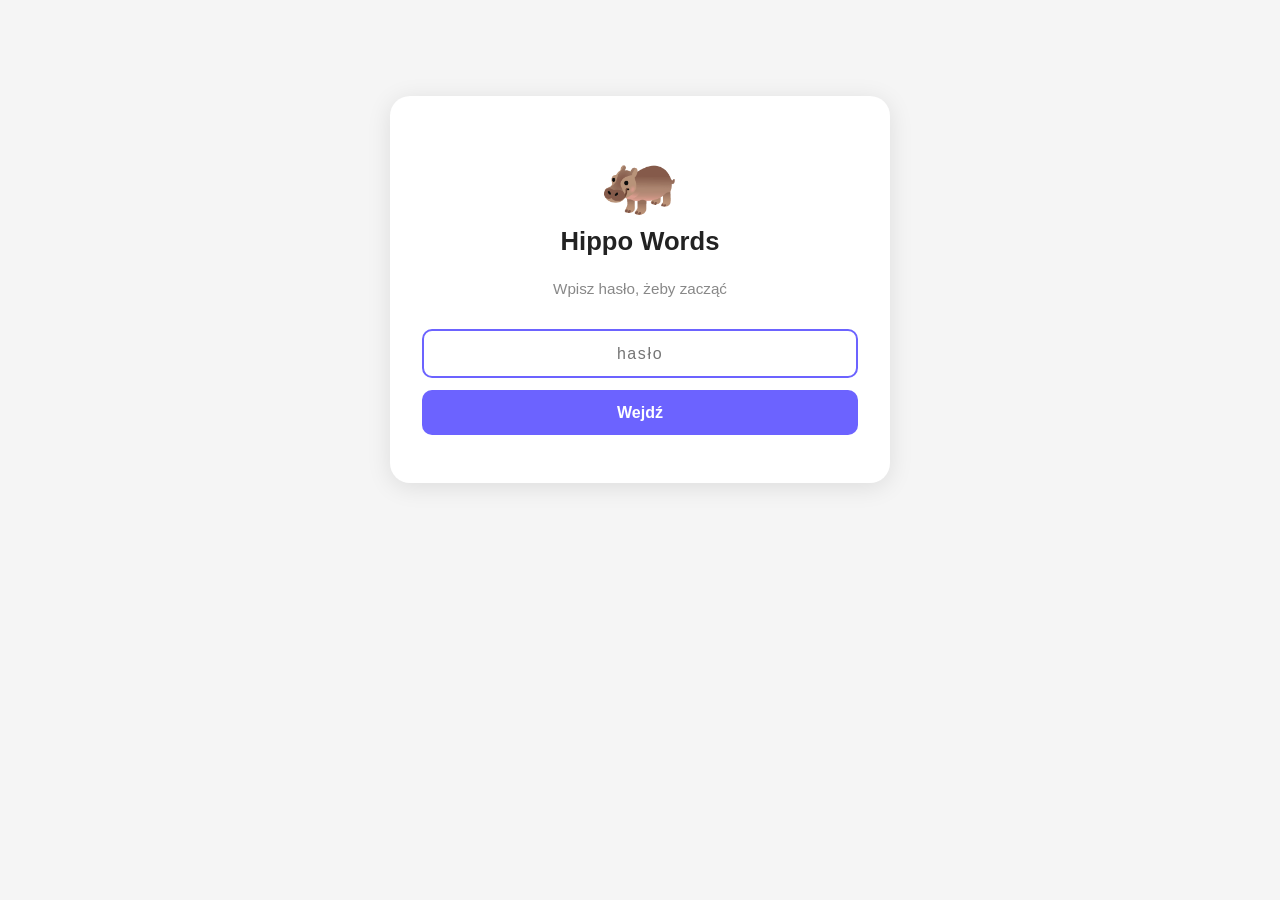
==== bundle.html @ 2a04a756 "Initial commit: hippo vocabulary app" ====
<!DOCTYPE html>
<html lang="pl">
<head>
  <meta charset="UTF-8">
  <meta name="viewport" content="width=device-width, initial-scale=1.0, maximum-scale=1.0">
  <title>Nauka Słówek PL → EN</title>
  <style>
* {
  margin: 0;
  padding: 0;
  box-sizing: border-box;
}

/* ===== LOGIN SCREEN ===== */
.login-box {
  display: flex;
  flex-direction: column;
  align-items: center;
  background: #fff;
  border-radius: 20px;
  padding: 3rem 2rem;
  box-shadow: 0 4px 24px rgba(0,0,0,0.10);
  margin-top: 4rem;
}
.login-logo {
  font-size: 4rem;
  margin-bottom: 0.5rem;
}
.login-subtitle {
  color: #888;
  margin-bottom: 2rem;
  font-size: 0.95rem;
}
#login-form {
  width: 100%;
  display: flex;
  flex-direction: column;
  gap: 0.75rem;
}
#login-input {
  width: 100%;
  padding: 0.85rem 1rem;
  font-size: max(1rem, 16px);
  border: 2px solid #e0e0e0;
  border-radius: 10px;
  outline: none;
  text-align: center;
  letter-spacing: 0.1em;
  transition: border-color 0.2s;
}
#login-input:focus {
  border-color: #6c63ff;
}
#login-form button {
  width: 100%;
  padding: 0.85rem;
  font-size: 1rem;
  font-weight: 600;
  background: #6c63ff;
  color: #fff;
  border: none;
  border-radius: 10px;
  cursor: pointer;
  transition: background 0.2s;
}
#login-form button:hover {
  background: #574fd6;
}
.login-error {
  text-align: center;
  color: #e53e3e;
  font-size: 0.9rem;
}

body {
  font-family: -apple-system, BlinkMacSystemFont, 'Segoe UI', Roboto, sans-serif;
  background: #f5f5f5;
  color: #333;
  min-height: 100vh;
  display: flex;
  justify-content: center;
  align-items: flex-start;
  padding: 2rem 1rem;
}

#app {
  width: 100%;
  max-width: 500px;
}

h1 {
  text-align: center;
  font-size: 1.6rem;
  margin-bottom: 1.5rem;
  color: #222;
}

h2 {
  text-align: center;
  font-size: 1.2rem;
  margin-bottom: 1rem;
  color: #555;
}

/* ===== HOME SCREEN ===== */
.stats {
  display: flex;
  justify-content: space-around;
  margin-bottom: 2rem;
}

.stat-box {
  text-align: center;
  background: #fff;
  border-radius: 12px;
  padding: 1rem 1.5rem;
  box-shadow: 0 2px 8px rgba(0,0,0,0.08);
  min-width: 100px;
}

.stat-number {
  font-size: 2rem;
  font-weight: 700;
  color: #2563eb;
}

.stat-label {
  font-size: 0.8rem;
  color: #888;
  margin-top: 0.25rem;
}

.btn {
  display: block;
  width: 100%;
  padding: 1rem;
  border: none;
  border-radius: 12px;
  font-size: 1.1rem;
  font-weight: 600;
  cursor: pointer;
  transition: background 0.2s, transform 0.1s;
}

.btn:active {
  transform: scale(0.98);
}

.btn-primary {
  background: #2563eb;
  color: #fff;
}

.btn-primary:hover {
  background: #1d4ed8;
}

.btn-secondary {
  background: #e5e7eb;
  color: #333;
  margin-top: 0.75rem;
}

.btn-secondary:hover {
  background: #d1d5db;
}

/* ===== LEVEL BREAKDOWN ===== */
.level-breakdown {
  background: #fff;
  border-radius: 12px;
  padding: 1.25rem;
  box-shadow: 0 2px 8px rgba(0,0,0,0.08);
  margin-bottom: 1.5rem;
}

.level-breakdown h2 {
  margin-bottom: 0.75rem;
}

.level-table {
  width: 100%;
}

.level-row {
  display: flex;
  justify-content: space-between;
  padding: 0.4rem 0;
  border-bottom: 1px solid #f0f0f0;
  font-size: 0.9rem;
  color: #555;
}

.level-row:last-child {
  border-bottom: none;
}

.level-header {
  font-weight: 600;
  color: #333;
  border-bottom: 2px solid #e5e7eb;
  padding-bottom: 0.5rem;
  margin-bottom: 0.25rem;
}

.level-row span {
  flex: 1;
}

.level-row span:last-child {
  text-align: right;
  flex: 0 0 50px;
}

.level-row span:nth-child(2) {
  text-align: center;
}

.level-count {
  font-weight: 600;
  color: #2563eb;
}

/* ===== FLASHCARD SCREEN ===== */
.progress-bar-container {
  background: #e5e7eb;
  border-radius: 8px;
  height: 8px;
  margin-bottom: 1.5rem;
  overflow: hidden;
}

.progress-bar {
  background: #2563eb;
  height: 100%;
  border-radius: 8px;
  transition: width 0.3s ease;
}

.progress-text {
  text-align: center;
  font-size: 0.85rem;
  color: #888;
  margin-bottom: 0.5rem;
}

.card {
  background: #fff;
  border-radius: 16px;
  padding: 2.5rem 2rem;
  box-shadow: 0 4px 20px rgba(0,0,0,0.08);
  text-align: center;
  margin-bottom: 1.5rem;
}

.word-pl {
  font-size: 2rem;
  font-weight: 700;
  color: #111;
  margin-bottom: 0.5rem;
}

.word-hint {
  font-size: 0.85rem;
  color: #aaa;
  margin-bottom: 1.5rem;
}

.input-group {
  display: flex;
  gap: 0.5rem;
}

.input-answer {
  flex: 1;
  padding: 0.85rem 1rem;
  border: 2px solid #e5e7eb;
  border-radius: 10px;
  font-size: 1.1rem;
  outline: none;
  transition: border-color 0.2s;
  /* iOS: font-size must be >=16px to prevent auto-zoom on focus */
  font-size: max(1rem, 16px);
}

.input-answer:focus {
  border-color: #2563eb;
}

.btn-submit {
  padding: 0.85rem 1.5rem;
  border: none;
  border-radius: 10px;
  background: #2563eb;
  color: #fff;
  font-size: 1.1rem;
  font-weight: 600;
  cursor: pointer;
}

.btn-submit:hover {
  background: #1d4ed8;
}

/* ===== FEEDBACK ===== */
.feedback {
  text-align: center;
  padding: 1.5rem;
  border-radius: 12px;
  margin-bottom: 1rem;
  animation: fadeIn 0.3s ease;
}

.feedback-correct {
  background: #dcfce7;
  color: #166534;
}

.feedback-typo {
  background: #fef9c3;
  color: #854d0e;
}

.feedback-wrong {
  background: #fee2e2;
  color: #991b1b;
}

.feedback-icon {
  font-size: 2.5rem;
  margin-bottom: 0.5rem;
}

.feedback-text {
  font-size: 1rem;
  margin-bottom: 0.25rem;
}

.feedback-answer {
  font-size: 1.2rem;
  font-weight: 700;
}

/* ===== SUMMARY SCREEN ===== */
.summary-card {
  background: #fff;
  border-radius: 16px;
  padding: 2rem;
  box-shadow: 0 4px 20px rgba(0,0,0,0.08);
  margin-bottom: 1.5rem;
}

.summary-row {
  display: flex;
  justify-content: space-between;
  padding: 0.75rem 0;
  border-bottom: 1px solid #f0f0f0;
  font-size: 1rem;
}

.summary-row:last-child {
  border-bottom: none;
}

.summary-correct {
  color: #166534;
  font-weight: 600;
}

.summary-typo {
  color: #854d0e;
  font-weight: 600;
}

.summary-wrong {
  color: #991b1b;
  font-weight: 600;
}

.summary-score {
  text-align: center;
  font-size: 3rem;
  font-weight: 700;
  margin: 1rem 0;
}

.summary-score-label {
  text-align: center;
  color: #888;
  font-size: 0.9rem;
  margin-bottom: 1rem;
}

/* ===== WORD LIST IN SUMMARY ===== */
.word-result {
  display: flex;
  justify-content: space-between;
  align-items: center;
  padding: 0.5rem 0;
  font-size: 0.9rem;
  border-bottom: 1px solid #f5f5f5;
}

.word-result:last-child {
  border-bottom: none;
}

.word-result-status {
  width: 8px;
  height: 8px;
  border-radius: 50%;
  flex-shrink: 0;
  margin-right: 0.75rem;
}

.dot-correct { background: #22c55e; }
.dot-typo { background: #eab308; }
.dot-wrong { background: #ef4444; }

/* ===== SYNC INDICATOR ===== */
.sync-indicator {
  text-align: center;
  font-size: 0.8rem;
  color: #888;
  margin-bottom: 0.75rem;
  display: flex;
  align-items: center;
  justify-content: center;
  gap: 0.4rem;
}

.sync-dot {
  display: inline-block;
  width: 8px;
  height: 8px;
  border-radius: 50%;
}

.sync-off { background: #d1d5db; }
.sync-syncing { background: #f59e0b; animation: pulse 1s infinite; }
.sync-ok { background: #22c55e; }
.sync-error { background: #ef4444; }

@keyframes pulse {
  0%, 100% { opacity: 1; }
  50% { opacity: 0.4; }
}

/* ===== ANIMATIONS ===== */
@keyframes fadeIn {
  from { opacity: 0; transform: translateY(10px); }
  to { opacity: 1; transform: translateY(0); }
}

.screen {
  animation: fadeIn 0.3s ease;
}

/* ===== RESPONSIVE ===== */
@media (max-width: 400px) {
  .word-pl { font-size: 1.5rem; }
  .stat-box { padding: 0.75rem 1rem; min-width: 80px; }
  .stat-number { font-size: 1.5rem; }
}

/* ===== SYNC SPINNER ===== */
.sync-spinner {
  display: flex;
  flex-direction: column;
  align-items: center;
  justify-content: center;
  padding: 4rem 2rem;
  gap: 1.25rem;
  color: #666;
}
.spinner-ring {
  width: 48px;
  height: 48px;
  border: 5px solid #e0e0e0;
  border-top-color: #6c63ff;
  border-radius: 50%;
  animation: spin 0.8s linear infinite;
}
@keyframes spin {
  to { transform: rotate(360deg); }
}

</style>
</head>
<body>
  <div id="app">
    <p style="text-align:center;padding:2rem;color:#888;">Ładowanie...</p>
  </div>
  <script>
// ===== CONSTANTS =====
const INTERVALS = [0, 1, 3, 7, 14, 30, 90, 180, 730]; // days per level
const SESSION_SIZE = 20;
const DUE_RATIO = 0.7;
const STORAGE_KEY = 'vocab_progress';
const SYNC_URL_KEY = 'vocab_sync_url';
const SYNC_TOKEN_KEY = 'vocab_sync_token';

// ===== ACCESS PASSWORD =====
// Zmień to hasło na coś własnego!
const ACCESS_PASSWORD = 'hippo123';
const AUTH_KEY = 'vocab_auth';

// ===== STATE =====
let allWords = [];
let progress = {};
let session = [];
let currentIndex = 0;
let sessionResults = []; // { wordId, status: 'correct'|'typo'|'wrong', userAnswer }
let syncUrl = localStorage.getItem(SYNC_URL_KEY) || '';
let syncToken = localStorage.getItem(SYNC_TOKEN_KEY) || '';
let syncStatus = 'idle'; // 'idle' | 'syncing' | 'ok' | 'error'

// ===== DATA =====
function loadProgress() {
  try {
    const raw = localStorage.getItem(STORAGE_KEY);
    return raw ? JSON.parse(raw) : {};
  } catch {
    return {};
  }
}

function saveProgress() {
  localStorage.setItem(STORAGE_KEY, JSON.stringify(progress));
}

// ===== GOOGLE SHEETS SYNC =====
function getSyncUrl() {
  return localStorage.getItem(SYNC_URL_KEY) || '';
}

function setSyncUrl(url) {
  syncUrl = url;
  if (url) {
    localStorage.setItem(SYNC_URL_KEY, url);
  } else {
    localStorage.removeItem(SYNC_URL_KEY);
  }
}

function getSyncToken() {
  return localStorage.getItem(SYNC_TOKEN_KEY) || '';
}

function setSyncToken(token) {
  syncToken = token;
  if (token) {
    localStorage.setItem(SYNC_TOKEN_KEY, token);
  } else {
    localStorage.removeItem(SYNC_TOKEN_KEY);
  }
}

async function pullFromSheets() {
  if (!syncUrl) return null;
  syncStatus = 'syncing';
  updateSyncIndicator();
  try {
    const sep = syncUrl.includes('?') ? '&' : '?';
    const resp = await fetch(syncUrl + sep + 'token=' + encodeURIComponent(syncToken));
    const data = await resp.json();
    if (data.ok) {
      syncStatus = 'ok';
      updateSyncIndicator();
      return data.progress;
    }
    syncStatus = 'error';
    updateSyncIndicator();
    return null;
  } catch {
    syncStatus = 'error';
    updateSyncIndicator();
    return null;
  }
}

async function pushToSheets(changedIds) {
  if (!syncUrl) return;
  const subset = {};
  for (const id of changedIds) {
    if (progress[id]) subset[id] = progress[id];
  }
  if (Object.keys(subset).length === 0) return;
  syncStatus = 'syncing';
  updateSyncIndicator();
  try {
    await fetch(syncUrl, {
      method: 'POST',
      headers: { 'Content-Type': 'text/plain' },
      body: JSON.stringify({ token: syncToken, progress: subset })
    });
    syncStatus = 'ok';
  } catch {
    syncStatus = 'error';
  }
  updateSyncIndicator();
}

function updateSyncIndicator() {
  const el = document.getElementById('sync-indicator');
  if (!el) return;
  if (!syncUrl) {
    el.innerHTML = '<span class="sync-dot sync-off"></span> Offline';
    return;
  }
  if (syncStatus === 'syncing') {
    el.innerHTML = '<span class="sync-dot sync-syncing"></span> Synchronizuję...';
  } else if (syncStatus === 'ok') {
    el.innerHTML = '<span class="sync-dot sync-ok"></span> Zsynchronizowano';
  } else if (syncStatus === 'error') {
    el.innerHTML = '<span class="sync-dot sync-error"></span> Błąd synchronizacji';
  } else {
    el.innerHTML = '<span class="sync-dot sync-off"></span> Offline';
  }
}

async function loadWords() {
  return [
  {
    "id": 1,
    "pl": "dom",
    "en": "house"
  },
  {
    "id": 2,
    "pl": "kot",
    "en": "cat"
  },
  {
    "id": 3,
    "pl": "pies",
    "en": "dog"
  },
  {
    "id": 4,
    "pl": "woda",
    "en": "water"
  },
  {
    "id": 5,
    "pl": "chleb",
    "en": "bread"
  },
  {
    "id": 6,
    "pl": "mleko",
    "en": "milk"
  },
  {
    "id": 7,
    "pl": "jabłko",
    "en": "apple"
  },
  {
    "id": 8,
    "pl": "książka",
    "en": "book"
  },
  {
    "id": 9,
    "pl": "stół",
    "en": "table"
  },
  {
    "id": 10,
    "pl": "krzesło",
    "en": "chair"
  },
  {
    "id": 11,
    "pl": "okno",
    "en": "window"
  },
  {
    "id": 12,
    "pl": "drzwi",
    "en": "door"
  },
  {
    "id": 13,
    "pl": "samochód",
    "en": "car"
  },
  {
    "id": 14,
    "pl": "droga",
    "en": "road"
  },
  {
    "id": 15,
    "pl": "ulica",
    "en": "street"
  },
  {
    "id": 16,
    "pl": "miasto",
    "en": "city"
  },
  {
    "id": 17,
    "pl": "wieś",
    "en": "village"
  },
  {
    "id": 18,
    "pl": "szkoła",
    "en": "school"
  },
  {
    "id": 19,
    "pl": "praca",
    "en": "work"
  },
  {
    "id": 20,
    "pl": "pieniądze",
    "en": "money"
  },
  {
    "id": 21,
    "pl": "czas",
    "en": "time"
  },
  {
    "id": 22,
    "pl": "dzień",
    "en": "day"
  },
  {
    "id": 23,
    "pl": "noc",
    "en": "night"
  },
  {
    "id": 24,
    "pl": "rano",
    "en": "morning"
  },
  {
    "id": 25,
    "pl": "wieczór",
    "en": "evening"
  },
  {
    "id": 26,
    "pl": "rok",
    "en": "year"
  },
  {
    "id": 27,
    "pl": "miesiąc",
    "en": "month"
  },
  {
    "id": 28,
    "pl": "tydzień",
    "en": "week"
  },
  {
    "id": 29,
    "pl": "godzina",
    "en": "hour"
  },
  {
    "id": 30,
    "pl": "minuta",
    "en": "minute"
  },
  {
    "id": 31,
    "pl": "człowiek",
    "en": "human"
  },
  {
    "id": 32,
    "pl": "mężczyzna",
    "en": "man"
  },
  {
    "id": 33,
    "pl": "kobieta",
    "en": "woman"
  },
  {
    "id": 34,
    "pl": "dziecko",
    "en": "child"
  },
  {
    "id": 35,
    "pl": "chłopiec",
    "en": "boy"
  },
  {
    "id": 36,
    "pl": "dziewczyna",
    "en": "girl"
  },
  {
    "id": 37,
    "pl": "przyjaciel",
    "en": "friend"
  },
  {
    "id": 38,
    "pl": "rodzina",
    "en": "family"
  },
  {
    "id": 39,
    "pl": "matka",
    "en": "mother"
  },
  {
    "id": 40,
    "pl": "ojciec",
    "en": "father"
  },
  {
    "id": 41,
    "pl": "syn",
    "en": "son"
  },
  {
    "id": 42,
    "pl": "córka",
    "en": "daughter"
  },
  {
    "id": 43,
    "pl": "brat",
    "en": "brother"
  },
  {
    "id": 44,
    "pl": "siostra",
    "en": "sister"
  },
  {
    "id": 45,
    "pl": "babcia",
    "en": "grandmother"
  },
  {
    "id": 46,
    "pl": "dziadek",
    "en": "grandfather"
  },
  {
    "id": 47,
    "pl": "mąż",
    "en": "husband"
  },
  {
    "id": 48,
    "pl": "żona",
    "en": "wife"
  },
  {
    "id": 49,
    "pl": "imię",
    "en": "name"
  },
  {
    "id": 50,
    "pl": "głowa",
    "en": "head"
  },
  {
    "id": 51,
    "pl": "ręka",
    "en": "hand"
  },
  {
    "id": 52,
    "pl": "noga",
    "en": "leg"
  },
  {
    "id": 53,
    "pl": "oko",
    "en": "eye"
  },
  {
    "id": 54,
    "pl": "ucho",
    "en": "ear"
  },
  {
    "id": 55,
    "pl": "nos",
    "en": "nose"
  },
  {
    "id": 56,
    "pl": "usta",
    "en": "mouth"
  },
  {
    "id": 57,
    "pl": "ząb",
    "en": "tooth"
  },
  {
    "id": 58,
    "pl": "włosy",
    "en": "hair"
  },
  {
    "id": 59,
    "pl": "serce",
    "en": "heart"
  },
  {
    "id": 60,
    "pl": "krew",
    "en": "blood"
  },
  {
    "id": 61,
    "pl": "słońce",
    "en": "sun"
  },
  {
    "id": 62,
    "pl": "księżyc",
    "en": "moon"
  },
  {
    "id": 63,
    "pl": "gwiazda",
    "en": "star"
  },
  {
    "id": 64,
    "pl": "niebo",
    "en": "sky"
  },
  {
    "id": 65,
    "pl": "ziemia",
    "en": "earth"
  },
  {
    "id": 66,
    "pl": "ogień",
    "en": "fire"
  },
  {
    "id": 67,
    "pl": "powietrze",
    "en": "air"
  },
  {
    "id": 68,
    "pl": "las",
    "en": "forest"
  },
  {
    "id": 69,
    "pl": "drzewo",
    "en": "tree"
  },
  {
    "id": 70,
    "pl": "kwiat",
    "en": "flower"
  },
  {
    "id": 71,
    "pl": "trawa",
    "en": "grass"
  },
  {
    "id": 72,
    "pl": "rzeka",
    "en": "river"
  },
  {
    "id": 73,
    "pl": "morze",
    "en": "sea"
  },
  {
    "id": 74,
    "pl": "góra",
    "en": "mountain"
  },
  {
    "id": 75,
    "pl": "deszcz",
    "en": "rain"
  },
  {
    "id": 76,
    "pl": "śnieg",
    "en": "snow"
  },
  {
    "id": 77,
    "pl": "wiatr",
    "en": "wind"
  },
  {
    "id": 78,
    "pl": "chmura",
    "en": "cloud"
  },
  {
    "id": 79,
    "pl": "kamień",
    "en": "stone"
  },
  {
    "id": 80,
    "pl": "piasek",
    "en": "sand"
  },
  {
    "id": 81,
    "pl": "klucz",
    "en": "key"
  },
  {
    "id": 82,
    "pl": "telefon",
    "en": "phone"
  },
  {
    "id": 83,
    "pl": "komputer",
    "en": "computer"
  },
  {
    "id": 84,
    "pl": "telewizor",
    "en": "television"
  },
  {
    "id": 85,
    "pl": "radio",
    "en": "radio"
  },
  {
    "id": 86,
    "pl": "zegar",
    "en": "clock"
  },
  {
    "id": 87,
    "pl": "lampa",
    "en": "lamp"
  },
  {
    "id": 88,
    "pl": "łóżko",
    "en": "bed"
  },
  {
    "id": 89,
    "pl": "poduszka",
    "en": "pillow"
  },
  {
    "id": 90,
    "pl": "koc",
    "en": "blanket"
  },
  {
    "id": 91,
    "pl": "kubek",
    "en": "mug"
  },
  {
    "id": 92,
    "pl": "talerz",
    "en": "plate"
  },
  {
    "id": 93,
    "pl": "nóż",
    "en": "knife"
  },
  {
    "id": 94,
    "pl": "widelec",
    "en": "fork"
  },
  {
    "id": 95,
    "pl": "łyżka",
    "en": "spoon"
  },
  {
    "id": 96,
    "pl": "garnek",
    "en": "pot"
  },
  {
    "id": 97,
    "pl": "butelka",
    "en": "bottle"
  },
  {
    "id": 98,
    "pl": "szklanka",
    "en": "glass"
  },
  {
    "id": 99,
    "pl": "torba",
    "en": "bag"
  },
  {
    "id": 100,
    "pl": "parasol",
    "en": "umbrella"
  },
  {
    "id": 101,
    "pl": "mięso",
    "en": "meat"
  },
  {
    "id": 102,
    "pl": "kurczak",
    "en": "chicken"
  },
  {
    "id": 103,
    "pl": "ryba",
    "en": "fish"
  },
  {
    "id": 104,
    "pl": "jajko",
    "en": "egg"
  },
  {
    "id": 105,
    "pl": "ser",
    "en": "cheese"
  },
  {
    "id": 106,
    "pl": "masło",
    "en": "butter"
  },
  {
    "id": 107,
    "pl": "ryż",
    "en": "rice"
  },
  {
    "id": 108,
    "pl": "makaron",
    "en": "pasta"
  },
  {
    "id": 109,
    "pl": "ziemniak",
    "en": "potato"
  },
  {
    "id": 110,
    "pl": "pomidor",
    "en": "tomato"
  },
  {
    "id": 111,
    "pl": "ogórek",
    "en": "cucumber"
  },
  {
    "id": 112,
    "pl": "marchew",
    "en": "carrot"
  },
  {
    "id": 113,
    "pl": "cebula",
    "en": "onion"
  },
  {
    "id": 114,
    "pl": "czosnek",
    "en": "garlic"
  },
  {
    "id": 115,
    "pl": "sałata",
    "en": "lettuce"
  },
  {
    "id": 116,
    "pl": "kapusta",
    "en": "cabbage"
  },
  {
    "id": 117,
    "pl": "grzyb",
    "en": "mushroom"
  },
  {
    "id": 118,
    "pl": "fasola",
    "en": "bean"
  },
  {
    "id": 119,
    "pl": "groszek",
    "en": "pea"
  },
  {
    "id": 120,
    "pl": "kukurydza",
    "en": "corn"
  },
  {
    "id": 121,
    "pl": "banan",
    "en": "banana"
  },
  {
    "id": 122,
    "pl": "pomarańcza",
    "en": "orange"
  },
  {
    "id": 123,
    "pl": "cytryna",
    "en": "lemon"
  },
  {
    "id": 124,
    "pl": "truskawka",
    "en": "strawberry"
  },
  {
    "id": 125,
    "pl": "winogrono",
    "en": "grape"
  },
  {
    "id": 126,
    "pl": "arbuz",
    "en": "watermelon"
  },
  {
    "id": 127,
    "pl": "brzoskwinia",
    "en": "peach"
  },
  {
    "id": 128,
    "pl": "gruszka",
    "en": "pear"
  },
  {
    "id": 129,
    "pl": "śliwka",
    "en": "plum"
  },
  {
    "id": 130,
    "pl": "wiśnia",
    "en": "cherry"
  },
  {
    "id": 131,
    "pl": "herbata",
    "en": "tea"
  },
  {
    "id": 132,
    "pl": "kawa",
    "en": "coffee"
  },
  {
    "id": 133,
    "pl": "sok",
    "en": "juice"
  },
  {
    "id": 134,
    "pl": "piwo",
    "en": "beer"
  },
  {
    "id": 135,
    "pl": "wino",
    "en": "wine"
  },
  {
    "id": 136,
    "pl": "zupa",
    "en": "soup"
  },
  {
    "id": 137,
    "pl": "sól",
    "en": "salt"
  },
  {
    "id": 138,
    "pl": "pieprz",
    "en": "pepper"
  },
  {
    "id": 139,
    "pl": "cukier",
    "en": "sugar"
  },
  {
    "id": 140,
    "pl": "mąka",
    "en": "flour"
  },
  {
    "id": 141,
    "pl": "olej",
    "en": "oil"
  },
  {
    "id": 142,
    "pl": "ocet",
    "en": "vinegar"
  },
  {
    "id": 143,
    "pl": "miód",
    "en": "honey"
  },
  {
    "id": 144,
    "pl": "dżem",
    "en": "jam"
  },
  {
    "id": 145,
    "pl": "czekolada",
    "en": "chocolate"
  },
  {
    "id": 146,
    "pl": "ciastko",
    "en": "cookie"
  },
  {
    "id": 147,
    "pl": "ciasto",
    "en": "cake"
  },
  {
    "id": 148,
    "pl": "lody",
    "en": "ice cream"
  },
  {
    "id": 149,
    "pl": "kanapka",
    "en": "sandwich"
  },
  {
    "id": 150,
    "pl": "pizza",
    "en": "pizza"
  },
  {
    "id": 151,
    "pl": "śniadanie",
    "en": "breakfast"
  },
  {
    "id": 152,
    "pl": "obiad",
    "en": "lunch"
  },
  {
    "id": 153,
    "pl": "kolacja",
    "en": "dinner"
  },
  {
    "id": 154,
    "pl": "przekąska",
    "en": "snack"
  },
  {
    "id": 155,
    "pl": "deser",
    "en": "dessert"
  },
  {
    "id": 156,
    "pl": "przepis",
    "en": "recipe"
  },
  {
    "id": 157,
    "pl": "smak",
    "en": "taste"
  },
  {
    "id": 158,
    "pl": "głód",
    "en": "hunger"
  },
  {
    "id": 159,
    "pl": "pragnienie",
    "en": "thirst"
  },
  {
    "id": 160,
    "pl": "dieta",
    "en": "diet"
  },
  {
    "id": 161,
    "pl": "restauracja",
    "en": "restaurant"
  },
  {
    "id": 162,
    "pl": "kelner",
    "en": "waiter"
  },
  {
    "id": 163,
    "pl": "menu",
    "en": "menu"
  },
  {
    "id": 164,
    "pl": "rachunek",
    "en": "bill"
  },
  {
    "id": 165,
    "pl": "napiwek",
    "en": "tip"
  },
  {
    "id": 166,
    "pl": "piekarnia",
    "en": "bakery"
  },
  {
    "id": 167,
    "pl": "sklep",
    "en": "shop"
  },
  {
    "id": 168,
    "pl": "rynek",
    "en": "market"
  },
  {
    "id": 169,
    "pl": "koszyk",
    "en": "basket"
  },
  {
    "id": 170,
    "pl": "kolejka",
    "en": "queue"
  },
  {
    "id": 171,
    "pl": "kiełbasa",
    "en": "sausage"
  },
  {
    "id": 172,
    "pl": "szynka",
    "en": "ham"
  },
  {
    "id": 173,
    "pl": "bułka",
    "en": "roll"
  },
  {
    "id": 174,
    "pl": "tost",
    "en": "toast"
  },
  {
    "id": 175,
    "pl": "płatki",
    "en": "cereal"
  },
  {
    "id": 176,
    "pl": "jogurt",
    "en": "yogurt"
  },
  {
    "id": 177,
    "pl": "śmietana",
    "en": "cream"
  },
  {
    "id": 178,
    "pl": "majonez",
    "en": "mayonnaise"
  },
  {
    "id": 179,
    "pl": "musztarda",
    "en": "mustard"
  },
  {
    "id": 180,
    "pl": "ketchup",
    "en": "ketchup"
  },
  {
    "id": 181,
    "pl": "koszula",
    "en": "shirt"
  },
  {
    "id": 182,
    "pl": "spodnie",
    "en": "trousers"
  },
  {
    "id": 183,
    "pl": "sukienka",
    "en": "dress"
  },
  {
    "id": 184,
    "pl": "spódnica",
    "en": "skirt"
  },
  {
    "id": 185,
    "pl": "kurtka",
    "en": "jacket"
  },
  {
    "id": 186,
    "pl": "płaszcz",
    "en": "coat"
  },
  {
    "id": 187,
    "pl": "sweter",
    "en": "sweater"
  },
  {
    "id": 188,
    "pl": "bluza",
    "en": "hoodie"
  },
  {
    "id": 189,
    "pl": "krawat",
    "en": "tie"
  },
  {
    "id": 190,
    "pl": "czapka",
    "en": "cap"
  },
  {
    "id": 191,
    "pl": "kapelusz",
    "en": "hat"
  },
  {
    "id": 192,
    "pl": "rękawiczki",
    "en": "gloves"
  },
  {
    "id": 193,
    "pl": "szalik",
    "en": "scarf"
  },
  {
    "id": 194,
    "pl": "buty",
    "en": "shoes"
  },
  {
    "id": 195,
    "pl": "skarpetki",
    "en": "socks"
  },
  {
    "id": 196,
    "pl": "pasek",
    "en": "belt"
  },
  {
    "id": 197,
    "pl": "torebka",
    "en": "purse"
  },
  {
    "id": 198,
    "pl": "plecak",
    "en": "backpack"
  },
  {
    "id": 199,
    "pl": "okulary",
    "en": "glasses"
  },
  {
    "id": 200,
    "pl": "zegarek",
    "en": "watch"
  },
  {
    "id": 201,
    "pl": "pierścionek",
    "en": "ring"
  },
  {
    "id": 202,
    "pl": "kolczyki",
    "en": "earrings"
  },
  {
    "id": 203,
    "pl": "naszyjnik",
    "en": "necklace"
  },
  {
    "id": 204,
    "pl": "bransoletka",
    "en": "bracelet"
  },
  {
    "id": 205,
    "pl": "biżuteria",
    "en": "jewelry"
  },
  {
    "id": 206,
    "pl": "bielizna",
    "en": "underwear"
  },
  {
    "id": 207,
    "pl": "piżama",
    "en": "pajamas"
  },
  {
    "id": 208,
    "pl": "kostium",
    "en": "costume"
  },
  {
    "id": 209,
    "pl": "mundur",
    "en": "uniform"
  },
  {
    "id": 210,
    "pl": "garnitur",
    "en": "suit"
  },
  {
    "id": 211,
    "pl": "materiał",
    "en": "fabric"
  },
  {
    "id": 212,
    "pl": "bawełna",
    "en": "cotton"
  },
  {
    "id": 213,
    "pl": "wełna",
    "en": "wool"
  },
  {
    "id": 214,
    "pl": "jedwab",
    "en": "silk"
  },
  {
    "id": 215,
    "pl": "skóra",
    "en": "leather"
  },
  {
    "id": 216,
    "pl": "guzik",
    "en": "button"
  },
  {
    "id": 217,
    "pl": "zamek",
    "en": "zipper"
  },
  {
    "id": 218,
    "pl": "kieszeń",
    "en": "pocket"
  },
  {
    "id": 219,
    "pl": "rozmiar",
    "en": "size"
  },
  {
    "id": 220,
    "pl": "moda",
    "en": "fashion"
  },
  {
    "id": 221,
    "pl": "kolor",
    "en": "color"
  },
  {
    "id": 222,
    "pl": "czerwony",
    "en": "red"
  },
  {
    "id": 223,
    "pl": "niebieski",
    "en": "blue"
  },
  {
    "id": 224,
    "pl": "zielony",
    "en": "green"
  },
  {
    "id": 225,
    "pl": "żółty",
    "en": "yellow"
  },
  {
    "id": 226,
    "pl": "biały",
    "en": "white"
  },
  {
    "id": 227,
    "pl": "czarny",
    "en": "black"
  },
  {
    "id": 228,
    "pl": "szary",
    "en": "gray"
  },
  {
    "id": 229,
    "pl": "brązowy",
    "en": "brown"
  },
  {
    "id": 230,
    "pl": "różowy",
    "en": "pink"
  },
  {
    "id": 231,
    "pl": "mieszkanie",
    "en": "apartment"
  },
  {
    "id": 232,
    "pl": "pokój",
    "en": "room"
  },
  {
    "id": 233,
    "pl": "kuchnia",
    "en": "kitchen"
  },
  {
    "id": 234,
    "pl": "łazienka",
    "en": "bathroom"
  },
  {
    "id": 235,
    "pl": "sypialnia",
    "en": "bedroom"
  },
  {
    "id": 236,
    "pl": "salon",
    "en": "living room"
  },
  {
    "id": 237,
    "pl": "korytarz",
    "en": "hallway"
  },
  {
    "id": 238,
    "pl": "garaż",
    "en": "garage"
  },
  {
    "id": 239,
    "pl": "ogród",
    "en": "garden"
  },
  {
    "id": 240,
    "pl": "balkon",
    "en": "balcony"
  },
  {
    "id": 241,
    "pl": "piwnica",
    "en": "basement"
  },
  {
    "id": 242,
    "pl": "strych",
    "en": "attic"
  },
  {
    "id": 243,
    "pl": "dach",
    "en": "roof"
  },
  {
    "id": 244,
    "pl": "ściana",
    "en": "wall"
  },
  {
    "id": 245,
    "pl": "podłoga",
    "en": "floor"
  },
  {
    "id": 246,
    "pl": "sufit",
    "en": "ceiling"
  },
  {
    "id": 247,
    "pl": "schody",
    "en": "stairs"
  },
  {
    "id": 248,
    "pl": "winda",
    "en": "elevator"
  },
  {
    "id": 249,
    "pl": "płot",
    "en": "fence"
  },
  {
    "id": 250,
    "pl": "brama",
    "en": "gate"
  },
  {
    "id": 251,
    "pl": "prysznic",
    "en": "shower"
  },
  {
    "id": 252,
    "pl": "wanna",
    "en": "bathtub"
  },
  {
    "id": 253,
    "pl": "umywalka",
    "en": "sink"
  },
  {
    "id": 254,
    "pl": "toaleta",
    "en": "toilet"
  },
  {
    "id": 255,
    "pl": "lustro",
    "en": "mirror"
  },
  {
    "id": 256,
    "pl": "ręcznik",
    "en": "towel"
  },
  {
    "id": 257,
    "pl": "mydło",
    "en": "soap"
  },
  {
    "id": 258,
    "pl": "szampon",
    "en": "shampoo"
  },
  {
    "id": 259,
    "pl": "szczoteczka",
    "en": "toothbrush"
  },
  {
    "id": 260,
    "pl": "pasta",
    "en": "toothpaste"
  },
  {
    "id": 261,
    "pl": "pralka",
    "en": "washing machine"
  },
  {
    "id": 262,
    "pl": "lodówka",
    "en": "fridge"
  },
  {
    "id": 263,
    "pl": "piekarnik",
    "en": "oven"
  },
  {
    "id": 264,
    "pl": "kuchenka",
    "en": "stove"
  },
  {
    "id": 265,
    "pl": "zmywarka",
    "en": "dishwasher"
  },
  {
    "id": 266,
    "pl": "odkurzacz",
    "en": "vacuum cleaner"
  },
  {
    "id": 267,
    "pl": "żelazko",
    "en": "iron"
  },
  {
    "id": 268,
    "pl": "szafa",
    "en": "wardrobe"
  },
  {
    "id": 269,
    "pl": "półka",
    "en": "shelf"
  },
  {
    "id": 270,
    "pl": "szuflada",
    "en": "drawer"
  },
  {
    "id": 271,
    "pl": "dywan",
    "en": "carpet"
  },
  {
    "id": 272,
    "pl": "zasłona",
    "en": "curtain"
  },
  {
    "id": 273,
    "pl": "obraz",
    "en": "painting"
  },
  {
    "id": 274,
    "pl": "wazon",
    "en": "vase"
  },
  {
    "id": 275,
    "pl": "świeca",
    "en": "candle"
  },
  {
    "id": 276,
    "pl": "meble",
    "en": "furniture"
  },
  {
    "id": 277,
    "pl": "kanapa",
    "en": "sofa"
  },
  {
    "id": 278,
    "pl": "fotel",
    "en": "armchair"
  },
  {
    "id": 279,
    "pl": "biurko",
    "en": "desk"
  },
  {
    "id": 280,
    "pl": "telewizja",
    "en": "television"
  },
  {
    "id": 281,
    "pl": "gniazdko",
    "en": "socket"
  },
  {
    "id": 282,
    "pl": "kontakt",
    "en": "switch"
  },
  {
    "id": 283,
    "pl": "żarówka",
    "en": "light bulb"
  },
  {
    "id": 284,
    "pl": "kaloryfer",
    "en": "radiator"
  },
  {
    "id": 285,
    "pl": "klimatyzacja",
    "en": "air conditioning"
  },
  {
    "id": 286,
    "pl": "remont",
    "en": "renovation"
  },
  {
    "id": 287,
    "pl": "farba",
    "en": "paint"
  },
  {
    "id": 288,
    "pl": "młotek",
    "en": "hammer"
  },
  {
    "id": 289,
    "pl": "gwóźdź",
    "en": "nail"
  },
  {
    "id": 290,
    "pl": "śrubokręt",
    "en": "screwdriver"
  },
  {
    "id": 291,
    "pl": "klej",
    "en": "glue"
  },
  {
    "id": 292,
    "pl": "taśma",
    "en": "tape"
  },
  {
    "id": 293,
    "pl": "lina",
    "en": "rope"
  },
  {
    "id": 294,
    "pl": "drut",
    "en": "wire"
  },
  {
    "id": 295,
    "pl": "narzędzie",
    "en": "tool"
  },
  {
    "id": 296,
    "pl": "zamek do drzwi",
    "en": "lock"
  },
  {
    "id": 297,
    "pl": "dzwonek",
    "en": "doorbell"
  },
  {
    "id": 298,
    "pl": "skrzynka",
    "en": "mailbox"
  },
  {
    "id": 299,
    "pl": "śmietnik",
    "en": "trash can"
  },
  {
    "id": 300,
    "pl": "nauczyciel",
    "en": "teacher"
  },
  {
    "id": 301,
    "pl": "uczeń",
    "en": "student"
  },
  {
    "id": 302,
    "pl": "lekarz",
    "en": "doctor"
  },
  {
    "id": 303,
    "pl": "pielęgniarka",
    "en": "nurse"
  },
  {
    "id": 304,
    "pl": "prawnik",
    "en": "lawyer"
  },
  {
    "id": 305,
    "pl": "inżynier",
    "en": "engineer"
  },
  {
    "id": 306,
    "pl": "kucharz",
    "en": "cook"
  },
  {
    "id": 307,
    "pl": "kierowca",
    "en": "driver"
  },
  {
    "id": 308,
    "pl": "policjant",
    "en": "policeman"
  },
  {
    "id": 309,
    "pl": "strażak",
    "en": "firefighter"
  },
  {
    "id": 310,
    "pl": "sprzedawca",
    "en": "seller"
  },
  {
    "id": 311,
    "pl": "artysta",
    "en": "artist"
  },
  {
    "id": 312,
    "pl": "muzyk",
    "en": "musician"
  },
  {
    "id": 313,
    "pl": "pisarz",
    "en": "writer"
  },
  {
    "id": 314,
    "pl": "aktor",
    "en": "actor"
  },
  {
    "id": 315,
    "pl": "dentysta",
    "en": "dentist"
  },
  {
    "id": 316,
    "pl": "aptekarz",
    "en": "pharmacist"
  },
  {
    "id": 317,
    "pl": "mechanik",
    "en": "mechanic"
  },
  {
    "id": 318,
    "pl": "elektryk",
    "en": "electrician"
  },
  {
    "id": 319,
    "pl": "hydraulik",
    "en": "plumber"
  },
  {
    "id": 320,
    "pl": "fryzjer",
    "en": "hairdresser"
  },
  {
    "id": 321,
    "pl": "programista",
    "en": "programmer"
  },
  {
    "id": 322,
    "pl": "księgowy",
    "en": "accountant"
  },
  {
    "id": 323,
    "pl": "architekt",
    "en": "architect"
  },
  {
    "id": 324,
    "pl": "dziennikarz",
    "en": "journalist"
  },
  {
    "id": 325,
    "pl": "biuro",
    "en": "office"
  },
  {
    "id": 326,
    "pl": "fabryka",
    "en": "factory"
  },
  {
    "id": 327,
    "pl": "szpital",
    "en": "hospital"
  },
  {
    "id": 328,
    "pl": "apteka",
    "en": "pharmacy"
  },
  {
    "id": 329,
    "pl": "biblioteka",
    "en": "library"
  },
  {
    "id": 330,
    "pl": "uniwersytet",
    "en": "university"
  },
  {
    "id": 331,
    "pl": "lekcja",
    "en": "lesson"
  },
  {
    "id": 332,
    "pl": "egzamin",
    "en": "exam"
  },
  {
    "id": 333,
    "pl": "ocena",
    "en": "grade"
  },
  {
    "id": 334,
    "pl": "zadanie",
    "en": "task"
  },
  {
    "id": 335,
    "pl": "projekt",
    "en": "project"
  },
  {
    "id": 336,
    "pl": "spotkanie",
    "en": "meeting"
  },
  {
    "id": 337,
    "pl": "rozmowa",
    "en": "conversation"
  },
  {
    "id": 338,
    "pl": "prezentacja",
    "en": "presentation"
  },
  {
    "id": 339,
    "pl": "raport",
    "en": "report"
  },
  {
    "id": 340,
    "pl": "pensja",
    "en": "salary"
  },
  {
    "id": 341,
    "pl": "umowa",
    "en": "contract"
  },
  {
    "id": 342,
    "pl": "szef",
    "en": "boss"
  },
  {
    "id": 343,
    "pl": "kolega",
    "en": "colleague"
  },
  {
    "id": 344,
    "pl": "klient",
    "en": "client"
  },
  {
    "id": 345,
    "pl": "firma",
    "en": "company"
  },
  {
    "id": 346,
    "pl": "zawód",
    "en": "profession"
  },
  {
    "id": 347,
    "pl": "doświadczenie",
    "en": "experience"
  },
  {
    "id": 348,
    "pl": "kariera",
    "en": "career"
  },
  {
    "id": 349,
    "pl": "awans",
    "en": "promotion"
  },
  {
    "id": 350,
    "pl": "ołówek",
    "en": "pencil"
  },
  {
    "id": 351,
    "pl": "długopis",
    "en": "pen"
  },
  {
    "id": 352,
    "pl": "zeszyt",
    "en": "notebook"
  },
  {
    "id": 353,
    "pl": "papier",
    "en": "paper"
  },
  {
    "id": 354,
    "pl": "kartka",
    "en": "sheet"
  },
  {
    "id": 355,
    "pl": "kreda",
    "en": "chalk"
  },
  {
    "id": 356,
    "pl": "tablica",
    "en": "board"
  },
  {
    "id": 357,
    "pl": "mapa",
    "en": "map"
  },
  {
    "id": 358,
    "pl": "atlas",
    "en": "atlas"
  },
  {
    "id": 359,
    "pl": "słownik",
    "en": "dictionary"
  },
  {
    "id": 360,
    "pl": "matematyka",
    "en": "mathematics"
  },
  {
    "id": 361,
    "pl": "fizyka",
    "en": "physics"
  },
  {
    "id": 362,
    "pl": "chemia",
    "en": "chemistry"
  },
  {
    "id": 363,
    "pl": "biologia",
    "en": "biology"
  },
  {
    "id": 364,
    "pl": "historia",
    "en": "history"
  },
  {
    "id": 365,
    "pl": "geografia",
    "en": "geography"
  },
  {
    "id": 366,
    "pl": "język",
    "en": "language"
  },
  {
    "id": 367,
    "pl": "literatura",
    "en": "literature"
  },
  {
    "id": 368,
    "pl": "sztuka",
    "en": "art"
  },
  {
    "id": 369,
    "pl": "muzyka",
    "en": "music"
  },
  {
    "id": 370,
    "pl": "informatyka",
    "en": "computer science"
  },
  {
    "id": 371,
    "pl": "ekonomia",
    "en": "economics"
  },
  {
    "id": 372,
    "pl": "filozofia",
    "en": "philosophy"
  },
  {
    "id": 373,
    "pl": "psychologia",
    "en": "psychology"
  },
  {
    "id": 374,
    "pl": "prawo",
    "en": "law"
  },
  {
    "id": 375,
    "pl": "wiedza",
    "en": "knowledge"
  },
  {
    "id": 376,
    "pl": "nauka",
    "en": "science"
  },
  {
    "id": 377,
    "pl": "badanie",
    "en": "research"
  },
  {
    "id": 378,
    "pl": "teoria",
    "en": "theory"
  },
  {
    "id": 379,
    "pl": "praktyka",
    "en": "practice"
  },
  {
    "id": 380,
    "pl": "pytanie",
    "en": "question"
  },
  {
    "id": 381,
    "pl": "odpowiedź",
    "en": "answer"
  },
  {
    "id": 382,
    "pl": "błąd",
    "en": "mistake"
  },
  {
    "id": 383,
    "pl": "sukces",
    "en": "success"
  },
  {
    "id": 384,
    "pl": "porażka",
    "en": "failure"
  },
  {
    "id": 385,
    "pl": "cel",
    "en": "goal"
  },
  {
    "id": 386,
    "pl": "plan",
    "en": "plan"
  },
  {
    "id": 387,
    "pl": "pomysł",
    "en": "idea"
  },
  {
    "id": 388,
    "pl": "problem",
    "en": "problem"
  },
  {
    "id": 389,
    "pl": "rozwiązanie",
    "en": "solution"
  },
  {
    "id": 390,
    "pl": "zasada",
    "en": "rule"
  },
  {
    "id": 391,
    "pl": "przykład",
    "en": "example"
  },
  {
    "id": 392,
    "pl": "ćwiczenie",
    "en": "exercise"
  },
  {
    "id": 393,
    "pl": "test",
    "en": "test"
  },
  {
    "id": 394,
    "pl": "wynik",
    "en": "result"
  },
  {
    "id": 395,
    "pl": "dyplom",
    "en": "diploma"
  },
  {
    "id": 396,
    "pl": "certyfikat",
    "en": "certificate"
  },
  {
    "id": 397,
    "pl": "stypendium",
    "en": "scholarship"
  },
  {
    "id": 398,
    "pl": "urlop",
    "en": "vacation"
  },
  {
    "id": 399,
    "pl": "emerytura",
    "en": "retirement"
  },
  {
    "id": 400,
    "pl": "samolot",
    "en": "airplane"
  },
  {
    "id": 401,
    "pl": "pociąg",
    "en": "train"
  },
  {
    "id": 402,
    "pl": "autobus",
    "en": "bus"
  },
  {
    "id": 403,
    "pl": "rower",
    "en": "bicycle"
  },
  {
    "id": 404,
    "pl": "motocykl",
    "en": "motorcycle"
  },
  {
    "id": 405,
    "pl": "taksówka",
    "en": "taxi"
  },
  {
    "id": 406,
    "pl": "tramwaj",
    "en": "tram"
  },
  {
    "id": 407,
    "pl": "metro",
    "en": "subway"
  },
  {
    "id": 408,
    "pl": "statek",
    "en": "ship"
  },
  {
    "id": 409,
    "pl": "łódź",
    "en": "boat"
  },
  {
    "id": 410,
    "pl": "lotnisko",
    "en": "airport"
  },
  {
    "id": 411,
    "pl": "dworzec",
    "en": "station"
  },
  {
    "id": 412,
    "pl": "przystanek",
    "en": "stop"
  },
  {
    "id": 413,
    "pl": "bilet",
    "en": "ticket"
  },
  {
    "id": 414,
    "pl": "paszport",
    "en": "passport"
  },
  {
    "id": 415,
    "pl": "wiza",
    "en": "visa"
  },
  {
    "id": 416,
    "pl": "walizka",
    "en": "suitcase"
  },
  {
    "id": 417,
    "pl": "mapa",
    "en": "map"
  },
  {
    "id": 418,
    "pl": "podróż",
    "en": "journey"
  },
  {
    "id": 419,
    "pl": "wycieczka",
    "en": "trip"
  },
  {
    "id": 420,
    "pl": "hotel",
    "en": "hotel"
  },
  {
    "id": 421,
    "pl": "pokój hotelowy",
    "en": "hotel room"
  },
  {
    "id": 422,
    "pl": "rezerwacja",
    "en": "reservation"
  },
  {
    "id": 423,
    "pl": "recepcja",
    "en": "reception"
  },
  {
    "id": 424,
    "pl": "bagaż",
    "en": "luggage"
  },
  {
    "id": 425,
    "pl": "kierunek",
    "en": "direction"
  },
  {
    "id": 426,
    "pl": "północ",
    "en": "north"
  },
  {
    "id": 427,
    "pl": "południe",
    "en": "south"
  },
  {
    "id": 428,
    "pl": "wschód",
    "en": "east"
  },
  {
    "id": 429,
    "pl": "zachód",
    "en": "west"
  },
  {
    "id": 430,
    "pl": "prawo",
    "en": "right"
  },
  {
    "id": 431,
    "pl": "lewo",
    "en": "left"
  },
  {
    "id": 432,
    "pl": "prosto",
    "en": "straight"
  },
  {
    "id": 433,
    "pl": "skrzyżowanie",
    "en": "crossroads"
  },
  {
    "id": 434,
    "pl": "most",
    "en": "bridge"
  },
  {
    "id": 435,
    "pl": "tunel",
    "en": "tunnel"
  },
  {
    "id": 436,
    "pl": "autostrada",
    "en": "highway"
  },
  {
    "id": 437,
    "pl": "chodnik",
    "en": "sidewalk"
  },
  {
    "id": 438,
    "pl": "parking",
    "en": "parking"
  },
  {
    "id": 439,
    "pl": "stacja benzynowa",
    "en": "gas station"
  },
  {
    "id": 440,
    "pl": "opona",
    "en": "tire"
  },
  {
    "id": 441,
    "pl": "silnik",
    "en": "engine"
  },
  {
    "id": 442,
    "pl": "hamulec",
    "en": "brake"
  },
  {
    "id": 443,
    "pl": "kierownica",
    "en": "steering wheel"
  },
  {
    "id": 444,
    "pl": "lusterko",
    "en": "mirror"
  },
  {
    "id": 445,
    "pl": "paliwo",
    "en": "fuel"
  },
  {
    "id": 446,
    "pl": "olej silnikowy",
    "en": "engine oil"
  },
  {
    "id": 447,
    "pl": "prędkość",
    "en": "speed"
  },
  {
    "id": 448,
    "pl": "wypadek",
    "en": "accident"
  },
  {
    "id": 449,
    "pl": "mandat",
    "en": "fine"
  },
  {
    "id": 450,
    "pl": "plaża",
    "en": "beach"
  },
  {
    "id": 451,
    "pl": "wyspa",
    "en": "island"
  },
  {
    "id": 452,
    "pl": "jezioro",
    "en": "lake"
  },
  {
    "id": 453,
    "pl": "wodospad",
    "en": "waterfall"
  },
  {
    "id": 454,
    "pl": "jaskinia",
    "en": "cave"
  },
  {
    "id": 455,
    "pl": "zamek",
    "en": "castle"
  },
  {
    "id": 456,
    "pl": "kościół",
    "en": "church"
  },
  {
    "id": 457,
    "pl": "muzeum",
    "en": "museum"
  },
  {
    "id": 458,
    "pl": "pomnik",
    "en": "monument"
  },
  {
    "id": 459,
    "pl": "park",
    "en": "park"
  },
  {
    "id": 460,
    "pl": "zoo",
    "en": "zoo"
  },
  {
    "id": 461,
    "pl": "kino",
    "en": "cinema"
  },
  {
    "id": 462,
    "pl": "teatr",
    "en": "theater"
  },
  {
    "id": 463,
    "pl": "stadion",
    "en": "stadium"
  },
  {
    "id": 464,
    "pl": "basen",
    "en": "swimming pool"
  },
  {
    "id": 465,
    "pl": "granica",
    "en": "border"
  },
  {
    "id": 466,
    "pl": "ambasada",
    "en": "embassy"
  },
  {
    "id": 467,
    "pl": "obywatel",
    "en": "citizen"
  },
  {
    "id": 468,
    "pl": "turysta",
    "en": "tourist"
  },
  {
    "id": 469,
    "pl": "przewodnik",
    "en": "guide"
  },
  {
    "id": 470,
    "pl": "zdrowie",
    "en": "health"
  },
  {
    "id": 471,
    "pl": "choroba",
    "en": "disease"
  },
  {
    "id": 472,
    "pl": "ból",
    "en": "pain"
  },
  {
    "id": 473,
    "pl": "gorączka",
    "en": "fever"
  },
  {
    "id": 474,
    "pl": "kaszel",
    "en": "cough"
  },
  {
    "id": 475,
    "pl": "katar",
    "en": "runny nose"
  },
  {
    "id": 476,
    "pl": "grypa",
    "en": "flu"
  },
  {
    "id": 477,
    "pl": "przeziębienie",
    "en": "cold"
  },
  {
    "id": 478,
    "pl": "alergia",
    "en": "allergy"
  },
  {
    "id": 479,
    "pl": "rana",
    "en": "wound"
  },
  {
    "id": 480,
    "pl": "plaster",
    "en": "bandage"
  },
  {
    "id": 481,
    "pl": "tabletka",
    "en": "pill"
  },
  {
    "id": 482,
    "pl": "zastrzyk",
    "en": "injection"
  },
  {
    "id": 483,
    "pl": "recepta",
    "en": "prescription"
  },
  {
    "id": 484,
    "pl": "badanie",
    "en": "examination"
  },
  {
    "id": 485,
    "pl": "operacja",
    "en": "surgery"
  },
  {
    "id": 486,
    "pl": "szpital",
    "en": "hospital"
  },
  {
    "id": 487,
    "pl": "karetka",
    "en": "ambulance"
  },
  {
    "id": 488,
    "pl": "lekarz",
    "en": "doctor"
  },
  {
    "id": 489,
    "pl": "pacjent",
    "en": "patient"
  },
  {
    "id": 490,
    "pl": "ramię",
    "en": "arm"
  },
  {
    "id": 491,
    "pl": "łokieć",
    "en": "elbow"
  },
  {
    "id": 492,
    "pl": "nadgarstek",
    "en": "wrist"
  },
  {
    "id": 493,
    "pl": "palec",
    "en": "finger"
  },
  {
    "id": 494,
    "pl": "kciuk",
    "en": "thumb"
  },
  {
    "id": 495,
    "pl": "kolano",
    "en": "knee"
  },
  {
    "id": 496,
    "pl": "stopa",
    "en": "foot"
  },
  {
    "id": 497,
    "pl": "kostka",
    "en": "ankle"
  },
  {
    "id": 498,
    "pl": "plecy",
    "en": "back"
  },
  {
    "id": 499,
    "pl": "brzuch",
    "en": "stomach"
  },
  {
    "id": 500,
    "pl": "klatka piersiowa",
    "en": "chest"
  },
  {
    "id": 501,
    "pl": "szyja",
    "en": "neck"
  },
  {
    "id": 502,
    "pl": "czoło",
    "en": "forehead"
  },
  {
    "id": 503,
    "pl": "policzek",
    "en": "cheek"
  },
  {
    "id": 504,
    "pl": "broda",
    "en": "chin"
  },
  {
    "id": 505,
    "pl": "brew",
    "en": "eyebrow"
  },
  {
    "id": 506,
    "pl": "rzęsa",
    "en": "eyelash"
  },
  {
    "id": 507,
    "pl": "powieka",
    "en": "eyelid"
  },
  {
    "id": 508,
    "pl": "warga",
    "en": "lip"
  },
  {
    "id": 509,
    "pl": "język",
    "en": "tongue"
  },
  {
    "id": 510,
    "pl": "gardło",
    "en": "throat"
  },
  {
    "id": 511,
    "pl": "płuco",
    "en": "lung"
  },
  {
    "id": 512,
    "pl": "wątroba",
    "en": "liver"
  },
  {
    "id": 513,
    "pl": "nerka",
    "en": "kidney"
  },
  {
    "id": 514,
    "pl": "żołądek",
    "en": "stomach"
  },
  {
    "id": 515,
    "pl": "mózg",
    "en": "brain"
  },
  {
    "id": 516,
    "pl": "kość",
    "en": "bone"
  },
  {
    "id": 517,
    "pl": "mięsień",
    "en": "muscle"
  },
  {
    "id": 518,
    "pl": "skóra",
    "en": "skin"
  },
  {
    "id": 519,
    "pl": "paznokieć",
    "en": "fingernail"
  },
  {
    "id": 520,
    "pl": "wzrok",
    "en": "sight"
  },
  {
    "id": 521,
    "pl": "słuch",
    "en": "hearing"
  },
  {
    "id": 522,
    "pl": "dotyk",
    "en": "touch"
  },
  {
    "id": 523,
    "pl": "smak",
    "en": "taste"
  },
  {
    "id": 524,
    "pl": "węch",
    "en": "smell"
  },
  {
    "id": 525,
    "pl": "sen",
    "en": "sleep"
  },
  {
    "id": 526,
    "pl": "marzenie",
    "en": "dream"
  },
  {
    "id": 527,
    "pl": "zmęczenie",
    "en": "fatigue"
  },
  {
    "id": 528,
    "pl": "energia",
    "en": "energy"
  },
  {
    "id": 529,
    "pl": "siła",
    "en": "strength"
  },
  {
    "id": 530,
    "pl": "waga",
    "en": "weight"
  },
  {
    "id": 531,
    "pl": "wzrost",
    "en": "height"
  },
  {
    "id": 532,
    "pl": "tętno",
    "en": "pulse"
  },
  {
    "id": 533,
    "pl": "ciśnienie",
    "en": "pressure"
  },
  {
    "id": 534,
    "pl": "temperatura",
    "en": "temperature"
  },
  {
    "id": 535,
    "pl": "szczęście",
    "en": "happiness"
  },
  {
    "id": 536,
    "pl": "smutek",
    "en": "sadness"
  },
  {
    "id": 537,
    "pl": "złość",
    "en": "anger"
  },
  {
    "id": 538,
    "pl": "strach",
    "en": "fear"
  },
  {
    "id": 539,
    "pl": "zaskoczenie",
    "en": "surprise"
  },
  {
    "id": 540,
    "pl": "miłość",
    "en": "love"
  },
  {
    "id": 541,
    "pl": "nienawiść",
    "en": "hatred"
  },
  {
    "id": 542,
    "pl": "radość",
    "en": "joy"
  },
  {
    "id": 543,
    "pl": "nadzieja",
    "en": "hope"
  },
  {
    "id": 544,
    "pl": "rozpacz",
    "en": "despair"
  },
  {
    "id": 545,
    "pl": "duma",
    "en": "pride"
  },
  {
    "id": 546,
    "pl": "wstyd",
    "en": "shame"
  },
  {
    "id": 547,
    "pl": "zazdrość",
    "en": "jealousy"
  },
  {
    "id": 548,
    "pl": "litość",
    "en": "pity"
  },
  {
    "id": 549,
    "pl": "wdzięczność",
    "en": "gratitude"
  },
  {
    "id": 550,
    "pl": "cierpliwość",
    "en": "patience"
  },
  {
    "id": 551,
    "pl": "odwaga",
    "en": "courage"
  },
  {
    "id": 552,
    "pl": "lenistwo",
    "en": "laziness"
  },
  {
    "id": 553,
    "pl": "ciekawość",
    "en": "curiosity"
  },
  {
    "id": 554,
    "pl": "nuda",
    "en": "boredom"
  },
  {
    "id": 555,
    "pl": "spokój",
    "en": "peace"
  },
  {
    "id": 556,
    "pl": "stres",
    "en": "stress"
  },
  {
    "id": 557,
    "pl": "niepokój",
    "en": "anxiety"
  },
  {
    "id": 558,
    "pl": "samotność",
    "en": "loneliness"
  },
  {
    "id": 559,
    "pl": "tęsknota",
    "en": "longing"
  },
  {
    "id": 560,
    "pl": "zaufanie",
    "en": "trust"
  },
  {
    "id": 561,
    "pl": "szacunek",
    "en": "respect"
  },
  {
    "id": 562,
    "pl": "troska",
    "en": "care"
  },
  {
    "id": 563,
    "pl": "współczucie",
    "en": "compassion"
  },
  {
    "id": 564,
    "pl": "przyjaźń",
    "en": "friendship"
  },
  {
    "id": 565,
    "pl": "wesele",
    "en": "wedding"
  },
  {
    "id": 566,
    "pl": "rozwód",
    "en": "divorce"
  },
  {
    "id": 567,
    "pl": "kłótnia",
    "en": "argument"
  },
  {
    "id": 568,
    "pl": "przeprosiny",
    "en": "apology"
  },
  {
    "id": 569,
    "pl": "przebaczenie",
    "en": "forgiveness"
  },
  {
    "id": 570,
    "pl": "obietnica",
    "en": "promise"
  },
  {
    "id": 571,
    "pl": "tajemnica",
    "en": "secret"
  },
  {
    "id": 572,
    "pl": "prawda",
    "en": "truth"
  },
  {
    "id": 573,
    "pl": "kłamstwo",
    "en": "lie"
  },
  {
    "id": 574,
    "pl": "żart",
    "en": "joke"
  },
  {
    "id": 575,
    "pl": "uśmiech",
    "en": "smile"
  },
  {
    "id": 576,
    "pl": "śmiech",
    "en": "laughter"
  },
  {
    "id": 577,
    "pl": "płacz",
    "en": "cry"
  },
  {
    "id": 578,
    "pl": "krzyk",
    "en": "scream"
  },
  {
    "id": 579,
    "pl": "szept",
    "en": "whisper"
  },
  {
    "id": 580,
    "pl": "pocałunek",
    "en": "kiss"
  },
  {
    "id": 581,
    "pl": "uścisk",
    "en": "hug"
  },
  {
    "id": 582,
    "pl": "gest",
    "en": "gesture"
  },
  {
    "id": 583,
    "pl": "mina",
    "en": "expression"
  },
  {
    "id": 584,
    "pl": "nastrój",
    "en": "mood"
  },
  {
    "id": 585,
    "pl": "charakter",
    "en": "character"
  },
  {
    "id": 586,
    "pl": "osobowość",
    "en": "personality"
  },
  {
    "id": 587,
    "pl": "temperament",
    "en": "temperament"
  },
  {
    "id": 588,
    "pl": "humor",
    "en": "humor"
  },
  {
    "id": 589,
    "pl": "wrażliwość",
    "en": "sensitivity"
  },
  {
    "id": 590,
    "pl": "pewność siebie",
    "en": "confidence"
  },
  {
    "id": 591,
    "pl": "nieśmiałość",
    "en": "shyness"
  },
  {
    "id": 592,
    "pl": "uprzejmość",
    "en": "kindness"
  },
  {
    "id": 593,
    "pl": "okrucieństwo",
    "en": "cruelty"
  },
  {
    "id": 594,
    "pl": "hojność",
    "en": "generosity"
  },
  {
    "id": 595,
    "pl": "być",
    "en": "be"
  },
  {
    "id": 596,
    "pl": "mieć",
    "en": "have"
  },
  {
    "id": 597,
    "pl": "robić",
    "en": "do"
  },
  {
    "id": 598,
    "pl": "iść",
    "en": "go"
  },
  {
    "id": 599,
    "pl": "przychodzić",
    "en": "come"
  },
  {
    "id": 600,
    "pl": "widzieć",
    "en": "see"
  },
  {
    "id": 601,
    "pl": "słyszeć",
    "en": "hear"
  },
  {
    "id": 602,
    "pl": "mówić",
    "en": "speak"
  },
  {
    "id": 603,
    "pl": "czytać",
    "en": "read"
  },
  {
    "id": 604,
    "pl": "pisać",
    "en": "write"
  },
  {
    "id": 605,
    "pl": "jeść",
    "en": "eat"
  },
  {
    "id": 606,
    "pl": "pić",
    "en": "drink"
  },
  {
    "id": 607,
    "pl": "spać",
    "en": "sleep"
  },
  {
    "id": 608,
    "pl": "budzić się",
    "en": "wake up"
  },
  {
    "id": 609,
    "pl": "myć się",
    "en": "wash"
  },
  {
    "id": 610,
    "pl": "ubierać się",
    "en": "dress"
  },
  {
    "id": 611,
    "pl": "gotować",
    "en": "cook"
  },
  {
    "id": 612,
    "pl": "sprzątać",
    "en": "clean"
  },
  {
    "id": 613,
    "pl": "prać",
    "en": "wash"
  },
  {
    "id": 614,
    "pl": "prasować",
    "en": "iron"
  },
  {
    "id": 615,
    "pl": "kupować",
    "en": "buy"
  },
  {
    "id": 616,
    "pl": "sprzedawać",
    "en": "sell"
  },
  {
    "id": 617,
    "pl": "płacić",
    "en": "pay"
  },
  {
    "id": 618,
    "pl": "zarabiać",
    "en": "earn"
  },
  {
    "id": 619,
    "pl": "oszczędzać",
    "en": "save"
  },
  {
    "id": 620,
    "pl": "dawać",
    "en": "give"
  },
  {
    "id": 621,
    "pl": "brać",
    "en": "take"
  },
  {
    "id": 622,
    "pl": "nosić",
    "en": "carry"
  },
  {
    "id": 623,
    "pl": "kłaść",
    "en": "put"
  },
  {
    "id": 624,
    "pl": "trzymać",
    "en": "hold"
  },
  {
    "id": 625,
    "pl": "otwierać",
    "en": "open"
  },
  {
    "id": 626,
    "pl": "zamykać",
    "en": "close"
  },
  {
    "id": 627,
    "pl": "włączać",
    "en": "turn on"
  },
  {
    "id": 628,
    "pl": "wyłączać",
    "en": "turn off"
  },
  {
    "id": 629,
    "pl": "ciągnąć",
    "en": "pull"
  },
  {
    "id": 630,
    "pl": "pchać",
    "en": "push"
  },
  {
    "id": 631,
    "pl": "rzucać",
    "en": "throw"
  },
  {
    "id": 632,
    "pl": "łapać",
    "en": "catch"
  },
  {
    "id": 633,
    "pl": "ciąć",
    "en": "cut"
  },
  {
    "id": 634,
    "pl": "łamać",
    "en": "break"
  },
  {
    "id": 635,
    "pl": "budować",
    "en": "build"
  },
  {
    "id": 636,
    "pl": "naprawiać",
    "en": "repair"
  },
  {
    "id": 637,
    "pl": "niszczyć",
    "en": "destroy"
  },
  {
    "id": 638,
    "pl": "tworzyć",
    "en": "create"
  },
  {
    "id": 639,
    "pl": "rysować",
    "en": "draw"
  },
  {
    "id": 640,
    "pl": "malować",
    "en": "paint"
  },
  {
    "id": 641,
    "pl": "śpiewać",
    "en": "sing"
  },
  {
    "id": 642,
    "pl": "tańczyć",
    "en": "dance"
  },
  {
    "id": 643,
    "pl": "grać",
    "en": "play"
  },
  {
    "id": 644,
    "pl": "biegać",
    "en": "run"
  },
  {
    "id": 645,
    "pl": "chodzić",
    "en": "walk"
  },
  {
    "id": 646,
    "pl": "skakać",
    "en": "jump"
  },
  {
    "id": 647,
    "pl": "pływać",
    "en": "swim"
  },
  {
    "id": 648,
    "pl": "latać",
    "en": "fly"
  },
  {
    "id": 649,
    "pl": "jeździć",
    "en": "ride"
  },
  {
    "id": 650,
    "pl": "prowadzić",
    "en": "drive"
  },
  {
    "id": 651,
    "pl": "parkować",
    "en": "park"
  },
  {
    "id": 652,
    "pl": "zatrzymać się",
    "en": "stop"
  },
  {
    "id": 653,
    "pl": "czekać",
    "en": "wait"
  },
  {
    "id": 654,
    "pl": "szukać",
    "en": "search"
  },
  {
    "id": 655,
    "pl": "znajdować",
    "en": "find"
  },
  {
    "id": 656,
    "pl": "tracić",
    "en": "lose"
  },
  {
    "id": 657,
    "pl": "wygrywać",
    "en": "win"
  },
  {
    "id": 658,
    "pl": "próbować",
    "en": "try"
  },
  {
    "id": 659,
    "pl": "kończyć",
    "en": "finish"
  },
  {
    "id": 660,
    "pl": "zaczynać",
    "en": "start"
  },
  {
    "id": 661,
    "pl": "kontynuować",
    "en": "continue"
  },
  {
    "id": 662,
    "pl": "powtarzać",
    "en": "repeat"
  },
  {
    "id": 663,
    "pl": "zmieniać",
    "en": "change"
  },
  {
    "id": 664,
    "pl": "wybierać",
    "en": "choose"
  },
  {
    "id": 665,
    "pl": "decydować",
    "en": "decide"
  },
  {
    "id": 666,
    "pl": "planować",
    "en": "plan"
  },
  {
    "id": 667,
    "pl": "organizować",
    "en": "organize"
  },
  {
    "id": 668,
    "pl": "pomagać",
    "en": "help"
  },
  {
    "id": 669,
    "pl": "potrzebować",
    "en": "need"
  },
  {
    "id": 670,
    "pl": "chcieć",
    "en": "want"
  },
  {
    "id": 671,
    "pl": "lubić",
    "en": "like"
  },
  {
    "id": 672,
    "pl": "kochać",
    "en": "love"
  },
  {
    "id": 673,
    "pl": "nienawidzić",
    "en": "hate"
  },
  {
    "id": 674,
    "pl": "preferować",
    "en": "prefer"
  },
  {
    "id": 675,
    "pl": "wierzyć",
    "en": "believe"
  },
  {
    "id": 676,
    "pl": "myśleć",
    "en": "think"
  },
  {
    "id": 677,
    "pl": "wiedzieć",
    "en": "know"
  },
  {
    "id": 678,
    "pl": "rozumieć",
    "en": "understand"
  },
  {
    "id": 679,
    "pl": "pamiętać",
    "en": "remember"
  },
  {
    "id": 680,
    "pl": "zapominać",
    "en": "forget"
  },
  {
    "id": 681,
    "pl": "uczyć się",
    "en": "learn"
  },
  {
    "id": 682,
    "pl": "uczyć",
    "en": "teach"
  },
  {
    "id": 683,
    "pl": "studiować",
    "en": "study"
  },
  {
    "id": 684,
    "pl": "tłumaczyć",
    "en": "translate"
  },
  {
    "id": 685,
    "pl": "pytać",
    "en": "ask"
  },
  {
    "id": 686,
    "pl": "odpowiadać",
    "en": "answer"
  },
  {
    "id": 687,
    "pl": "dziękować",
    "en": "thank"
  },
  {
    "id": 688,
    "pl": "przepraszać",
    "en": "apologize"
  },
  {
    "id": 689,
    "pl": "zapraszać",
    "en": "invite"
  },
  {
    "id": 690,
    "pl": "odwiedzać",
    "en": "visit"
  },
  {
    "id": 691,
    "pl": "spotykać",
    "en": "meet"
  },
  {
    "id": 692,
    "pl": "żegnać się",
    "en": "say goodbye"
  },
  {
    "id": 693,
    "pl": "witać",
    "en": "greet"
  },
  {
    "id": 694,
    "pl": "przedstawiać",
    "en": "introduce"
  },
  {
    "id": 695,
    "pl": "dzwonić",
    "en": "call"
  },
  {
    "id": 696,
    "pl": "wysyłać",
    "en": "send"
  },
  {
    "id": 697,
    "pl": "otrzymywać",
    "en": "receive"
  },
  {
    "id": 698,
    "pl": "dostarczać",
    "en": "deliver"
  },
  {
    "id": 699,
    "pl": "zamawiać",
    "en": "order"
  },
  {
    "id": 700,
    "pl": "rezerwować",
    "en": "book"
  },
  {
    "id": 701,
    "pl": "anulować",
    "en": "cancel"
  },
  {
    "id": 702,
    "pl": "potwierdzać",
    "en": "confirm"
  },
  {
    "id": 703,
    "pl": "sprawdzać",
    "en": "check"
  },
  {
    "id": 704,
    "pl": "porównywać",
    "en": "compare"
  },
  {
    "id": 705,
    "pl": "liczyć",
    "en": "count"
  },
  {
    "id": 706,
    "pl": "mierzyć",
    "en": "measure"
  },
  {
    "id": 707,
    "pl": "ważyć",
    "en": "weigh"
  },
  {
    "id": 708,
    "pl": "dodawać",
    "en": "add"
  },
  {
    "id": 709,
    "pl": "odejmować",
    "en": "subtract"
  },
  {
    "id": 710,
    "pl": "mnożyć",
    "en": "multiply"
  },
  {
    "id": 711,
    "pl": "dzielić",
    "en": "divide"
  },
  {
    "id": 712,
    "pl": "rosnąć",
    "en": "grow"
  },
  {
    "id": 713,
    "pl": "spadać",
    "en": "fall"
  },
  {
    "id": 714,
    "pl": "podnosić",
    "en": "lift"
  },
  {
    "id": 715,
    "pl": "wstawać",
    "en": "stand up"
  },
  {
    "id": 716,
    "pl": "siadać",
    "en": "sit down"
  },
  {
    "id": 717,
    "pl": "leżeć",
    "en": "lie down"
  },
  {
    "id": 718,
    "pl": "opierać się",
    "en": "lean"
  },
  {
    "id": 719,
    "pl": "kucać",
    "en": "squat"
  },
  {
    "id": 720,
    "pl": "oddychać",
    "en": "breathe"
  },
  {
    "id": 721,
    "pl": "kichać",
    "en": "sneeze"
  },
  {
    "id": 722,
    "pl": "ziewać",
    "en": "yawn"
  },
  {
    "id": 723,
    "pl": "krzyczeć",
    "en": "shout"
  },
  {
    "id": 724,
    "pl": "szeptać",
    "en": "whisper"
  },
  {
    "id": 725,
    "pl": "obiecywać",
    "en": "promise"
  },
  {
    "id": 726,
    "pl": "kłamać",
    "en": "lie"
  },
  {
    "id": 727,
    "pl": "marzyć",
    "en": "dream"
  },
  {
    "id": 728,
    "pl": "planować",
    "en": "plan"
  },
  {
    "id": 729,
    "pl": "martwić się",
    "en": "worry"
  },
  {
    "id": 730,
    "pl": "bać się",
    "en": "be afraid"
  },
  {
    "id": 731,
    "pl": "cieszyć się",
    "en": "enjoy"
  },
  {
    "id": 732,
    "pl": "nudzić się",
    "en": "be bored"
  },
  {
    "id": 733,
    "pl": "denerwować się",
    "en": "be nervous"
  },
  {
    "id": 734,
    "pl": "relaksować się",
    "en": "relax"
  },
  {
    "id": 735,
    "pl": "śmiać się",
    "en": "laugh"
  },
  {
    "id": 736,
    "pl": "płakać",
    "en": "cry"
  },
  {
    "id": 737,
    "pl": "przytulać",
    "en": "hug"
  },
  {
    "id": 738,
    "pl": "całować",
    "en": "kiss"
  },
  {
    "id": 739,
    "pl": "machać",
    "en": "wave"
  },
  {
    "id": 740,
    "pl": "duży",
    "en": "big"
  },
  {
    "id": 741,
    "pl": "mały",
    "en": "small"
  },
  {
    "id": 742,
    "pl": "wysoki",
    "en": "tall"
  },
  {
    "id": 743,
    "pl": "niski",
    "en": "short"
  },
  {
    "id": 744,
    "pl": "długi",
    "en": "long"
  },
  {
    "id": 745,
    "pl": "krótki",
    "en": "short"
  },
  {
    "id": 746,
    "pl": "szeroki",
    "en": "wide"
  },
  {
    "id": 747,
    "pl": "wąski",
    "en": "narrow"
  },
  {
    "id": 748,
    "pl": "gruby",
    "en": "thick"
  },
  {
    "id": 749,
    "pl": "cienki",
    "en": "thin"
  },
  {
    "id": 750,
    "pl": "ciężki",
    "en": "heavy"
  },
  {
    "id": 751,
    "pl": "lekki",
    "en": "light"
  },
  {
    "id": 752,
    "pl": "szybki",
    "en": "fast"
  },
  {
    "id": 753,
    "pl": "wolny",
    "en": "slow"
  },
  {
    "id": 754,
    "pl": "nowy",
    "en": "new"
  },
  {
    "id": 755,
    "pl": "stary",
    "en": "old"
  },
  {
    "id": 756,
    "pl": "młody",
    "en": "young"
  },
  {
    "id": 757,
    "pl": "dobry",
    "en": "good"
  },
  {
    "id": 758,
    "pl": "zły",
    "en": "bad"
  },
  {
    "id": 759,
    "pl": "ładny",
    "en": "pretty"
  },
  {
    "id": 760,
    "pl": "brzydki",
    "en": "ugly"
  },
  {
    "id": 761,
    "pl": "piękny",
    "en": "beautiful"
  },
  {
    "id": 762,
    "pl": "silny",
    "en": "strong"
  },
  {
    "id": 763,
    "pl": "słaby",
    "en": "weak"
  },
  {
    "id": 764,
    "pl": "twardy",
    "en": "hard"
  },
  {
    "id": 765,
    "pl": "miękki",
    "en": "soft"
  },
  {
    "id": 766,
    "pl": "mokry",
    "en": "wet"
  },
  {
    "id": 767,
    "pl": "suchy",
    "en": "dry"
  },
  {
    "id": 768,
    "pl": "gorący",
    "en": "hot"
  },
  {
    "id": 769,
    "pl": "zimny",
    "en": "cold"
  },
  {
    "id": 770,
    "pl": "ciepły",
    "en": "warm"
  },
  {
    "id": 771,
    "pl": "chłodny",
    "en": "cool"
  },
  {
    "id": 772,
    "pl": "jasny",
    "en": "bright"
  },
  {
    "id": 773,
    "pl": "ciemny",
    "en": "dark"
  },
  {
    "id": 774,
    "pl": "głośny",
    "en": "loud"
  },
  {
    "id": 775,
    "pl": "cichy",
    "en": "quiet"
  },
  {
    "id": 776,
    "pl": "czysty",
    "en": "clean"
  },
  {
    "id": 777,
    "pl": "brudny",
    "en": "dirty"
  },
  {
    "id": 778,
    "pl": "pusty",
    "en": "empty"
  },
  {
    "id": 779,
    "pl": "pełny",
    "en": "full"
  },
  {
    "id": 780,
    "pl": "bogaty",
    "en": "rich"
  },
  {
    "id": 781,
    "pl": "biedny",
    "en": "poor"
  },
  {
    "id": 782,
    "pl": "drogi",
    "en": "expensive"
  },
  {
    "id": 783,
    "pl": "tani",
    "en": "cheap"
  },
  {
    "id": 784,
    "pl": "wolny",
    "en": "free"
  },
  {
    "id": 785,
    "pl": "zajęty",
    "en": "busy"
  },
  {
    "id": 786,
    "pl": "łatwy",
    "en": "easy"
  },
  {
    "id": 787,
    "pl": "trudny",
    "en": "difficult"
  },
  {
    "id": 788,
    "pl": "prosty",
    "en": "simple"
  },
  {
    "id": 789,
    "pl": "skomplikowany",
    "en": "complicated"
  },
  {
    "id": 790,
    "pl": "ważny",
    "en": "important"
  },
  {
    "id": 791,
    "pl": "możliwy",
    "en": "possible"
  },
  {
    "id": 792,
    "pl": "niemożliwy",
    "en": "impossible"
  },
  {
    "id": 793,
    "pl": "konieczny",
    "en": "necessary"
  },
  {
    "id": 794,
    "pl": "gotowy",
    "en": "ready"
  },
  {
    "id": 795,
    "pl": "otwarty",
    "en": "open"
  },
  {
    "id": 796,
    "pl": "zamknięty",
    "en": "closed"
  },
  {
    "id": 797,
    "pl": "bezpieczny",
    "en": "safe"
  },
  {
    "id": 798,
    "pl": "niebezpieczny",
    "en": "dangerous"
  },
  {
    "id": 799,
    "pl": "zdrowy",
    "en": "healthy"
  },
  {
    "id": 800,
    "pl": "chory",
    "en": "sick"
  },
  {
    "id": 801,
    "pl": "zmęczony",
    "en": "tired"
  },
  {
    "id": 802,
    "pl": "głodny",
    "en": "hungry"
  },
  {
    "id": 803,
    "pl": "spragniony",
    "en": "thirsty"
  },
  {
    "id": 804,
    "pl": "szczęśliwy",
    "en": "happy"
  },
  {
    "id": 805,
    "pl": "smutny",
    "en": "sad"
  },
  {
    "id": 806,
    "pl": "zły",
    "en": "angry"
  },
  {
    "id": 807,
    "pl": "spokojny",
    "en": "calm"
  },
  {
    "id": 808,
    "pl": "nerwowy",
    "en": "nervous"
  },
  {
    "id": 809,
    "pl": "dumny",
    "en": "proud"
  },
  {
    "id": 810,
    "pl": "pewny",
    "en": "certain"
  },
  {
    "id": 811,
    "pl": "niepewny",
    "en": "uncertain"
  },
  {
    "id": 812,
    "pl": "ciekawy",
    "en": "interesting"
  },
  {
    "id": 813,
    "pl": "nudny",
    "en": "boring"
  },
  {
    "id": 814,
    "pl": "zabawny",
    "en": "funny"
  },
  {
    "id": 815,
    "pl": "poważny",
    "en": "serious"
  },
  {
    "id": 816,
    "pl": "miły",
    "en": "nice"
  },
  {
    "id": 817,
    "pl": "uprzejmy",
    "en": "polite"
  },
  {
    "id": 818,
    "pl": "niegrzeczny",
    "en": "rude"
  },
  {
    "id": 819,
    "pl": "uczciwy",
    "en": "honest"
  },
  {
    "id": 820,
    "pl": "mądry",
    "en": "wise"
  },
  {
    "id": 821,
    "pl": "głupi",
    "en": "stupid"
  },
  {
    "id": 822,
    "pl": "odważny",
    "en": "brave"
  },
  {
    "id": 823,
    "pl": "tchórzliwy",
    "en": "cowardly"
  },
  {
    "id": 824,
    "pl": "leniwy",
    "en": "lazy"
  },
  {
    "id": 825,
    "pl": "pracowity",
    "en": "hardworking"
  },
  {
    "id": 826,
    "pl": "cierpliwy",
    "en": "patient"
  },
  {
    "id": 827,
    "pl": "niecierpliwy",
    "en": "impatient"
  },
  {
    "id": 828,
    "pl": "samodzielny",
    "en": "independent"
  },
  {
    "id": 829,
    "pl": "odpowiedzialny",
    "en": "responsible"
  },
  {
    "id": 830,
    "pl": "wspaniały",
    "en": "wonderful"
  },
  {
    "id": 831,
    "pl": "okropny",
    "en": "terrible"
  },
  {
    "id": 832,
    "pl": "doskonały",
    "en": "perfect"
  },
  {
    "id": 833,
    "pl": "zwykły",
    "en": "ordinary"
  },
  {
    "id": 834,
    "pl": "wyjątkowy",
    "en": "exceptional"
  },
  {
    "id": 835,
    "pl": "podobny",
    "en": "similar"
  },
  {
    "id": 836,
    "pl": "różny",
    "en": "different"
  },
  {
    "id": 837,
    "pl": "jednakowy",
    "en": "identical"
  },
  {
    "id": 838,
    "pl": "przeciwny",
    "en": "opposite"
  },
  {
    "id": 839,
    "pl": "główny",
    "en": "main"
  },
  {
    "id": 840,
    "pl": "pierwszy",
    "en": "first"
  },
  {
    "id": 841,
    "pl": "ostatni",
    "en": "last"
  },
  {
    "id": 842,
    "pl": "następny",
    "en": "next"
  },
  {
    "id": 843,
    "pl": "poprzedni",
    "en": "previous"
  },
  {
    "id": 844,
    "pl": "środkowy",
    "en": "middle"
  },
  {
    "id": 845,
    "pl": "prawy",
    "en": "right"
  },
  {
    "id": 846,
    "pl": "lewy",
    "en": "left"
  },
  {
    "id": 847,
    "pl": "górny",
    "en": "upper"
  },
  {
    "id": 848,
    "pl": "dolny",
    "en": "lower"
  },
  {
    "id": 849,
    "pl": "wewnętrzny",
    "en": "inner"
  },
  {
    "id": 850,
    "pl": "zewnętrzny",
    "en": "outer"
  },
  {
    "id": 851,
    "pl": "blisko",
    "en": "near"
  },
  {
    "id": 852,
    "pl": "daleko",
    "en": "far"
  },
  {
    "id": 853,
    "pl": "głęboki",
    "en": "deep"
  },
  {
    "id": 854,
    "pl": "płytki",
    "en": "shallow"
  },
  {
    "id": 855,
    "pl": "okrągły",
    "en": "round"
  },
  {
    "id": 856,
    "pl": "kwadratowy",
    "en": "square"
  },
  {
    "id": 857,
    "pl": "ostry",
    "en": "sharp"
  },
  {
    "id": 858,
    "pl": "tępy",
    "en": "blunt"
  },
  {
    "id": 859,
    "pl": "gładki",
    "en": "smooth"
  },
  {
    "id": 860,
    "pl": "zero",
    "en": "zero"
  },
  {
    "id": 861,
    "pl": "jeden",
    "en": "one"
  },
  {
    "id": 862,
    "pl": "dwa",
    "en": "two"
  },
  {
    "id": 863,
    "pl": "trzy",
    "en": "three"
  },
  {
    "id": 864,
    "pl": "cztery",
    "en": "four"
  },
  {
    "id": 865,
    "pl": "pięć",
    "en": "five"
  },
  {
    "id": 866,
    "pl": "sześć",
    "en": "six"
  },
  {
    "id": 867,
    "pl": "siedem",
    "en": "seven"
  },
  {
    "id": 868,
    "pl": "osiem",
    "en": "eight"
  },
  {
    "id": 869,
    "pl": "dziewięć",
    "en": "nine"
  },
  {
    "id": 870,
    "pl": "dziesięć",
    "en": "ten"
  },
  {
    "id": 871,
    "pl": "dwadzieścia",
    "en": "twenty"
  },
  {
    "id": 872,
    "pl": "trzydzieści",
    "en": "thirty"
  },
  {
    "id": 873,
    "pl": "czterdzieści",
    "en": "forty"
  },
  {
    "id": 874,
    "pl": "pięćdziesiąt",
    "en": "fifty"
  },
  {
    "id": 875,
    "pl": "sto",
    "en": "hundred"
  },
  {
    "id": 876,
    "pl": "tysiąc",
    "en": "thousand"
  },
  {
    "id": 877,
    "pl": "milion",
    "en": "million"
  },
  {
    "id": 878,
    "pl": "połowa",
    "en": "half"
  },
  {
    "id": 879,
    "pl": "ćwierć",
    "en": "quarter"
  },
  {
    "id": 880,
    "pl": "poniedziałek",
    "en": "Monday"
  },
  {
    "id": 881,
    "pl": "wtorek",
    "en": "Tuesday"
  },
  {
    "id": 882,
    "pl": "środa",
    "en": "Wednesday"
  },
  {
    "id": 883,
    "pl": "czwartek",
    "en": "Thursday"
  },
  {
    "id": 884,
    "pl": "piątek",
    "en": "Friday"
  },
  {
    "id": 885,
    "pl": "sobota",
    "en": "Saturday"
  },
  {
    "id": 886,
    "pl": "niedziela",
    "en": "Sunday"
  },
  {
    "id": 887,
    "pl": "styczeń",
    "en": "January"
  },
  {
    "id": 888,
    "pl": "luty",
    "en": "February"
  },
  {
    "id": 889,
    "pl": "marzec",
    "en": "March"
  },
  {
    "id": 890,
    "pl": "kwiecień",
    "en": "April"
  },
  {
    "id": 891,
    "pl": "maj",
    "en": "May"
  },
  {
    "id": 892,
    "pl": "czerwiec",
    "en": "June"
  },
  {
    "id": 893,
    "pl": "lipiec",
    "en": "July"
  },
  {
    "id": 894,
    "pl": "sierpień",
    "en": "August"
  },
  {
    "id": 895,
    "pl": "wrzesień",
    "en": "September"
  },
  {
    "id": 896,
    "pl": "październik",
    "en": "October"
  },
  {
    "id": 897,
    "pl": "listopad",
    "en": "November"
  },
  {
    "id": 898,
    "pl": "grudzień",
    "en": "December"
  },
  {
    "id": 899,
    "pl": "wiosna",
    "en": "spring"
  },
  {
    "id": 900,
    "pl": "lato",
    "en": "summer"
  },
  {
    "id": 901,
    "pl": "jesień",
    "en": "autumn"
  },
  {
    "id": 902,
    "pl": "zima",
    "en": "winter"
  },
  {
    "id": 903,
    "pl": "wczoraj",
    "en": "yesterday"
  },
  {
    "id": 904,
    "pl": "dzisiaj",
    "en": "today"
  },
  {
    "id": 905,
    "pl": "jutro",
    "en": "tomorrow"
  },
  {
    "id": 906,
    "pl": "teraz",
    "en": "now"
  },
  {
    "id": 907,
    "pl": "potem",
    "en": "later"
  },
  {
    "id": 908,
    "pl": "zawsze",
    "en": "always"
  },
  {
    "id": 909,
    "pl": "nigdy",
    "en": "never"
  },
  {
    "id": 910,
    "pl": "internet",
    "en": "internet"
  },
  {
    "id": 911,
    "pl": "strona",
    "en": "website"
  },
  {
    "id": 912,
    "pl": "hasło",
    "en": "password"
  },
  {
    "id": 913,
    "pl": "email",
    "en": "email"
  },
  {
    "id": 914,
    "pl": "wiadomość",
    "en": "message"
  },
  {
    "id": 915,
    "pl": "zdjęcie",
    "en": "photo"
  },
  {
    "id": 916,
    "pl": "film",
    "en": "movie"
  },
  {
    "id": 917,
    "pl": "piosenka",
    "en": "song"
  },
  {
    "id": 918,
    "pl": "gra",
    "en": "game"
  },
  {
    "id": 919,
    "pl": "aplikacja",
    "en": "application"
  },
  {
    "id": 920,
    "pl": "ekran",
    "en": "screen"
  },
  {
    "id": 921,
    "pl": "klawiatura",
    "en": "keyboard"
  },
  {
    "id": 922,
    "pl": "mysz",
    "en": "mouse"
  },
  {
    "id": 923,
    "pl": "drukarka",
    "en": "printer"
  },
  {
    "id": 924,
    "pl": "słuchawki",
    "en": "headphones"
  },
  {
    "id": 925,
    "pl": "ładowarka",
    "en": "charger"
  },
  {
    "id": 926,
    "pl": "bateria",
    "en": "battery"
  },
  {
    "id": 927,
    "pl": "kabel",
    "en": "cable"
  },
  {
    "id": 928,
    "pl": "wtyczka",
    "en": "plug"
  },
  {
    "id": 929,
    "pl": "dane",
    "en": "data"
  },
  {
    "id": 930,
    "pl": "plik",
    "en": "file"
  },
  {
    "id": 931,
    "pl": "folder",
    "en": "folder"
  },
  {
    "id": 932,
    "pl": "program",
    "en": "program"
  },
  {
    "id": 933,
    "pl": "system",
    "en": "system"
  },
  {
    "id": 934,
    "pl": "sieć",
    "en": "network"
  },
  {
    "id": 935,
    "pl": "pobierać",
    "en": "download"
  },
  {
    "id": 936,
    "pl": "przesyłać",
    "en": "upload"
  },
  {
    "id": 937,
    "pl": "instalować",
    "en": "install"
  },
  {
    "id": 938,
    "pl": "aktualizować",
    "en": "update"
  },
  {
    "id": 939,
    "pl": "usuwać",
    "en": "delete"
  },
  {
    "id": 940,
    "pl": "kopiować",
    "en": "copy"
  },
  {
    "id": 941,
    "pl": "wklejać",
    "en": "paste"
  },
  {
    "id": 942,
    "pl": "zapisywać",
    "en": "save"
  },
  {
    "id": 943,
    "pl": "drukować",
    "en": "print"
  },
  {
    "id": 944,
    "pl": "skanować",
    "en": "scan"
  },
  {
    "id": 945,
    "pl": "wyszukiwać",
    "en": "search"
  },
  {
    "id": 946,
    "pl": "logować się",
    "en": "log in"
  },
  {
    "id": 947,
    "pl": "wylogować się",
    "en": "log out"
  },
  {
    "id": 948,
    "pl": "udostępniać",
    "en": "share"
  },
  {
    "id": 949,
    "pl": "blokować",
    "en": "block"
  },
  {
    "id": 950,
    "pl": "pogoda",
    "en": "weather"
  },
  {
    "id": 951,
    "pl": "temperatura",
    "en": "temperature"
  },
  {
    "id": 952,
    "pl": "stopień",
    "en": "degree"
  },
  {
    "id": 953,
    "pl": "prognoza",
    "en": "forecast"
  },
  {
    "id": 954,
    "pl": "burza",
    "en": "storm"
  },
  {
    "id": 955,
    "pl": "błyskawica",
    "en": "lightning"
  },
  {
    "id": 956,
    "pl": "grzmot",
    "en": "thunder"
  },
  {
    "id": 957,
    "pl": "tęcza",
    "en": "rainbow"
  },
  {
    "id": 958,
    "pl": "mgła",
    "en": "fog"
  },
  {
    "id": 959,
    "pl": "lód",
    "en": "ice"
  },
  {
    "id": 960,
    "pl": "grad",
    "en": "hail"
  },
  {
    "id": 961,
    "pl": "susza",
    "en": "drought"
  },
  {
    "id": 962,
    "pl": "powódź",
    "en": "flood"
  },
  {
    "id": 963,
    "pl": "trzęsienie ziemi",
    "en": "earthquake"
  },
  {
    "id": 964,
    "pl": "wulkan",
    "en": "volcano"
  },
  {
    "id": 965,
    "pl": "ocean",
    "en": "ocean"
  },
  {
    "id": 966,
    "pl": "zatoka",
    "en": "bay"
  },
  {
    "id": 967,
    "pl": "dolina",
    "en": "valley"
  },
  {
    "id": 968,
    "pl": "pustynia",
    "en": "desert"
  },
  {
    "id": 969,
    "pl": "dżungla",
    "en": "jungle"
  },
  {
    "id": 970,
    "pl": "zwierzę",
    "en": "animal"
  },
  {
    "id": 971,
    "pl": "ptak",
    "en": "bird"
  },
  {
    "id": 972,
    "pl": "ryba",
    "en": "fish"
  },
  {
    "id": 973,
    "pl": "owad",
    "en": "insect"
  },
  {
    "id": 974,
    "pl": "motyl",
    "en": "butterfly"
  },
  {
    "id": 975,
    "pl": "pszczoła",
    "en": "bee"
  },
  {
    "id": 976,
    "pl": "mrówka",
    "en": "ant"
  },
  {
    "id": 977,
    "pl": "pająk",
    "en": "spider"
  },
  {
    "id": 978,
    "pl": "mysz",
    "en": "mouse"
  },
  {
    "id": 979,
    "pl": "królik",
    "en": "rabbit"
  },
  {
    "id": 980,
    "pl": "koń",
    "en": "horse"
  },
  {
    "id": 981,
    "pl": "krowa",
    "en": "cow"
  },
  {
    "id": 982,
    "pl": "świnia",
    "en": "pig"
  },
  {
    "id": 983,
    "pl": "owca",
    "en": "sheep"
  },
  {
    "id": 984,
    "pl": "koza",
    "en": "goat"
  },
  {
    "id": 985,
    "pl": "kura",
    "en": "hen"
  },
  {
    "id": 986,
    "pl": "kaczka",
    "en": "duck"
  },
  {
    "id": 987,
    "pl": "wilk",
    "en": "wolf"
  },
  {
    "id": 988,
    "pl": "niedźwiedź",
    "en": "bear"
  },
  {
    "id": 989,
    "pl": "lis",
    "en": "fox"
  },
  {
    "id": 990,
    "pl": "żaba",
    "en": "frog"
  },
  {
    "id": 991,
    "pl": "wąż",
    "en": "snake"
  },
  {
    "id": 992,
    "pl": "orzeł",
    "en": "eagle"
  },
  {
    "id": 993,
    "pl": "rekin",
    "en": "shark"
  },
  {
    "id": 994,
    "pl": "wieloryb",
    "en": "whale"
  },
  {
    "id": 995,
    "pl": "słoń",
    "en": "elephant"
  },
  {
    "id": 996,
    "pl": "tygrys",
    "en": "tiger"
  },
  {
    "id": 997,
    "pl": "lew",
    "en": "lion"
  },
  {
    "id": 998,
    "pl": "małpa",
    "en": "monkey"
  },
  {
    "id": 999,
    "pl": "żyrafa",
    "en": "giraffe"
  },
  {
    "id": 1000,
    "pl": "pingwin",
    "en": "penguin"
  }
];
}

// ===== LEVENSHTEIN =====
function levenshtein(a, b) {
  const m = a.length, n = b.length;
  const dp = Array.from({ length: m + 1 }, () => new Array(n + 1));
  for (let i = 0; i <= m; i++) dp[i][0] = i;
  for (let j = 0; j <= n; j++) dp[0][j] = j;
  for (let i = 1; i <= m; i++) {
    for (let j = 1; j <= n; j++) {
      const cost = a[i - 1] === b[j - 1] ? 0 : 1;
      dp[i][j] = Math.min(
        dp[i - 1][j] + 1,
        dp[i][j - 1] + 1,
        dp[i - 1][j - 1] + cost
      );
    }
  }
  return dp[m][n];
}

function normalize(s) {
  return s.trim().toLowerCase();
}

/**
 * Returns 'correct' | 'typo' | 'wrong'
 */
function checkAnswer(input, expected) {
  const a = normalize(input);
  const b = normalize(expected);
  if (a === b) return 'correct';
  if (levenshtein(a, b) <= 1) return 'typo';
  return 'wrong';
}

// ===== SPACED REPETITION =====
function getToday() {
  return new Date().toISOString().slice(0, 10);
}

function addDays(dateStr, days) {
  const d = new Date(dateStr);
  d.setDate(d.getDate() + days);
  return d.toISOString().slice(0, 10);
}

function advanceLevel(wordId, status) {
  const today = getToday();
  const entry = progress[wordId] || { level: 0, nextReview: today, lastReview: null };

  if (status === 'correct') {
    entry.level = Math.min(8, entry.level + 1);
  } else if (status === 'typo') {
    entry.level = Math.max(0, entry.level - 1);
  } else {
    // wrong — reset to 0
    entry.level = 0;
  }

  entry.nextReview = addDays(today, Math.max(1, INTERVALS[entry.level]));
  entry.lastReview = today;
  progress[wordId] = entry;
  saveProgress();
  pushToSheets([wordId]);
}

// ===== SESSION BUILDER =====
function buildSession(words, progress) {
  const today = getToday();

  const due = words.filter(w => {
    const p = progress[w.id];
    return p && p.nextReview <= today && p.level < 8;
  }).sort((a, b) => {
    return (progress[a.id].nextReview).localeCompare(progress[b.id].nextReview);
  });

  const newWords = words.filter(w => !progress[w.id]);

  const maxDue = Math.min(Math.ceil(SESSION_SIZE * DUE_RATIO), due.length);
  const maxNew = Math.min(SESSION_SIZE - maxDue, newWords.length);

  const selected = [
    ...due.slice(0, maxDue),
    ...newWords.slice(0, maxNew)
  ];

  // If still under 20 and there are more due words, fill with them
  if (selected.length < SESSION_SIZE && due.length > maxDue) {
    const extra = due.slice(maxDue, maxDue + SESSION_SIZE - selected.length);
    selected.push(...extra);
  }

  // Shuffle
  for (let i = selected.length - 1; i > 0; i--) {
    const j = Math.floor(Math.random() * (i + 1));
    [selected[i], selected[j]] = [selected[j], selected[i]];
  }

  return selected.slice(0, SESSION_SIZE);
}

// ===== STATS =====
function getStats() {
  const today = getToday();
  let dueCount = 0;
  let learnedCount = 0;
  let masteredCount = 0;

  for (const w of allWords) {
    const p = progress[w.id];
    if (!p) continue;
    if (p.level >= 8) {
      masteredCount++;
    } else if (p.nextReview <= today) {
      dueCount++;
    }
    learnedCount++;
  }

  const newCount = allWords.length - learnedCount;

  // Per-level counts
  const levelCounts = new Array(9).fill(0);
  for (const w of allWords) {
    const p = progress[w.id];
    if (p) {
      levelCounts[p.level]++;
    }
  }

  return { dueCount, newCount, masteredCount, total: allWords.length, levelCounts };
}

// ===== RENDERING =====
const app = document.getElementById('app');

function renderHome() {
  const stats = getStats();
  app.innerHTML = `
    <div class="screen">
      <h1>Nauka Słówek PL → EN</h1>
      <div class="stats">
        <div class="stat-box">
          <div class="stat-number">${stats.dueCount}</div>
          <div class="stat-label">Do powtórki</div>
        </div>
        <div class="stat-box">
          <div class="stat-number">${stats.newCount}</div>
          <div class="stat-label">Nowych</div>
        </div>
        <div class="stat-box">
          <div class="stat-number">${stats.masteredCount}</div>
          <div class="stat-label">Opanowanych</div>
        </div>
      </div>
      <div class="level-breakdown">
        <h2>Rozkład poziomów</h2>
        <div class="level-table">
          <div class="level-row level-header">
            <span>Poziom</span>
            <span>Interwał</span>
            <span>Ilość</span>
          </div>
          <div class="level-row">
            <span>Nowe</span>
            <span>—</span>
            <span class="level-count">${stats.newCount}</span>
          </div>
          ${[
            ['0', 'błędne (reset)'],
            ['1', '1 dzień'],
            ['2', '3 dni'],
            ['3', '7 dni'],
            ['4', '14 dni'],
            ['5', '30 dni'],
            ['6', '90 dni'],
            ['7', '180 dni'],
            ['8', 'opanowane']
          ].map(([lvl, label]) => `
          <div class="level-row">
            <span>Poziom ${lvl}</span>
            <span>${label}</span>
            <span class="level-count">${stats.levelCounts[parseInt(lvl)]}</span>
          </div>`).join('')}
        </div>
      </div>
      ${stats.dueCount + stats.newCount > 0
        ? '<button class="btn btn-primary" id="btn-start">Zacznij sesję</button>'
        : '<p style="text-align:center;color:#888;">Brak słówek do nauki na dziś. Wróć jutro!</p>'
      }
      <div id="sync-indicator" class="sync-indicator"></div>
      <button class="btn btn-secondary" id="btn-settings">⚙ Ustawienia synchronizacji</button>
      <button class="btn btn-secondary" id="btn-reset">Resetuj postęp</button>
    </div>
  `;

  updateSyncIndicator();

  const btnStart = document.getElementById('btn-start');
  if (btnStart) {
    btnStart.addEventListener('click', startSession);
  }

  document.getElementById('btn-settings').addEventListener('click', renderSettings);

  document.getElementById('btn-reset').addEventListener('click', () => {
    if (confirm('Czy na pewno chcesz zresetować cały postęp?')) {
      localStorage.removeItem(STORAGE_KEY);
      progress = {};
      renderHome();
    }
  });
}

function startSession() {
  session = buildSession(allWords, progress);
  if (session.length === 0) {
    renderHome();
    return;
  }
  currentIndex = 0;
  sessionResults = [];
  renderCard();
}

function renderCard() {
  const word = session[currentIndex];
  const pct = Math.round((currentIndex / session.length) * 100);

  app.innerHTML = `
    <div class="screen">
      <div class="progress-text">${currentIndex + 1} / ${session.length}</div>
      <div class="progress-bar-container">
        <div class="progress-bar" style="width:${pct}%"></div>
      </div>
      <div class="card">
        <div class="word-pl">${escapeHtml(word.pl)}</div>
        <div class="word-hint">Wpisz tłumaczenie po angielsku</div>
        <div class="input-group">
          <input type="text" class="input-answer" id="input-answer" autocomplete="off" autofocus>
          <button class="btn-submit" id="btn-check">→</button>
        </div>
      </div>
    </div>
  `;

  const input = document.getElementById('input-answer');
  const btnCheck = document.getElementById('btn-check');

  input.focus();

  const submit = () => {
    const answer = input.value;
    if (!answer.trim()) return;
    const status = checkAnswer(answer, word.en);
    sessionResults.push({ wordId: word.id, status, userAnswer: answer, correctAnswer: word.en, pl: word.pl });
    advanceLevel(word.id, status);
    renderFeedback(word, status, answer);
  };

  input.addEventListener('keydown', (e) => {
    if (e.key === 'Enter') submit();
  });
  btnCheck.addEventListener('click', submit);
}

function renderFeedback(word, status, userAnswer) {
  let icon, cls, text;
  if (status === 'correct') {
    icon = '✓';
    cls = 'feedback-correct';
    text = 'Poprawnie!';
  } else if (status === 'typo') {
    icon = '~';
    cls = 'feedback-typo';
    text = 'Literówka — cofam o 1 poziom';
  } else {
    icon = '✗';
    cls = 'feedback-wrong';
    text = 'Źle — resetuję poziom';
  }

  app.innerHTML = `
    <div class="screen">
      <div class="progress-text">${currentIndex + 1} / ${session.length}</div>
      <div class="feedback ${cls}">
        <div class="feedback-icon">${icon}</div>
        <div class="feedback-text">${text}</div>
        <div class="feedback-answer">${escapeHtml(word.en)}</div>
        ${status !== 'correct' ? `<div class="feedback-text" style="margin-top:0.5rem;">Twoja odpowiedź: <strong>${escapeHtml(userAnswer)}</strong></div>` : ''}
      </div>
    </div>
  `;

  setTimeout(() => {
    currentIndex++;
    if (currentIndex < session.length) {
      renderCard();
    } else {
      renderSummary();
    }
  }, status === 'correct' ? 1000 : 2000);
}

function renderSummary() {
  const correct = sessionResults.filter(r => r.status === 'correct').length;
  const typos = sessionResults.filter(r => r.status === 'typo').length;
  const wrong = sessionResults.filter(r => r.status === 'wrong').length;
  const total = sessionResults.length;
  const pct = Math.round((correct / total) * 100);

  const wordRows = sessionResults.map(r => {
    const dotClass = r.status === 'correct' ? 'dot-correct' : r.status === 'typo' ? 'dot-typo' : 'dot-wrong';
    return `
      <div class="word-result">
        <div style="display:flex;align-items:center;">
          <div class="word-result-status ${dotClass}"></div>
          <span>${escapeHtml(r.pl)}</span>
        </div>
        <span>${escapeHtml(r.correctAnswer)}</span>
      </div>
    `;
  }).join('');

  app.innerHTML = `
    <div class="screen">
      <h1>Podsumowanie sesji</h1>
      <div class="summary-card">
        <div class="summary-score">${pct}%</div>
        <div class="summary-score-label">poprawnych odpowiedzi</div>
        <div class="summary-row">
          <span>Poprawne</span>
          <span class="summary-correct">${correct}</span>
        </div>
        <div class="summary-row">
          <span>Literówki (−1 poziom)</span>
          <span class="summary-typo">${typos}</span>
        </div>
        <div class="summary-row">
          <span>Błędne (reset)</span>
          <span class="summary-wrong">${wrong}</span>
        </div>
      </div>
      <div class="summary-card">
        <h2>Szczegóły</h2>
        ${wordRows}
      </div>
      <button class="btn btn-primary" id="btn-home">Wróć do ekranu głównego</button>
    </div>
  `;

  document.getElementById('btn-home').addEventListener('click', renderHome);
}

// ===== SETTINGS SCREEN =====
function renderSettings() {
  const currentUrl = getSyncUrl();
  app.innerHTML = `
    <div class="screen">
      <h1>Ustawienia synchronizacji</h1>
      <div class="card" style="text-align:left;">
        <p style="margin-bottom:1rem;color:#555;font-size:0.9rem;">Połącz z Google Sheets aby synchronizować postęp między urządzeniami.</p>
        <label style="font-weight:600;font-size:0.9rem;">URL Apps Script Web App:</label>
        <input type="url" class="input-answer" id="input-sync-url" 
          placeholder="https://script.google.com/macros/s/.../exec"
          value="${escapeHtml(currentUrl)}" 
          style="width:100%;margin:0.75rem 0;">
        <label style="font-weight:600;font-size:0.9rem;">Token (hasło dostępu):</label>
        <input type="password" class="input-answer" id="input-sync-token" 
          placeholder="Twoje tajne hasło z Apps Script"
          value="${escapeHtml(getSyncToken())}" 
          style="width:100%;margin:0.75rem 0;">
        <div style="display:flex;gap:0.5rem;">
          <button class="btn btn-primary" id="btn-save-url" style="flex:1;">Zapisz</button>
          <button class="btn btn-secondary" id="btn-test-sync" style="flex:1;margin-top:0;">Testuj</button>
        </div>
        <div id="sync-test-result" style="margin-top:1rem;font-size:0.9rem;"></div>
        <hr style="margin:1.5rem 0;border:none;border-top:1px solid #e5e7eb;">
        <h2 style="text-align:left;font-size:1rem;">Jak skonfigurować?</h2>
        <ol style="font-size:0.85rem;color:#555;padding-left:1.25rem;line-height:1.6;">
          <li>Utwórz nowy arkusz Google Sheets</li>
          <li>Nazwij zakładkę <strong>Progress</strong></li>
          <li>W wierszu 1 wpisz: <code>wordId</code> | <code>level</code> | <code>nextReview</code> | <code>lastReview</code></li>
          <li>Otwórz <strong>Rozszerzenia → Apps Script</strong></li>
          <li>Wklej kod z pliku <code>google-apps-script.js</code></li>
          <li><strong>Zmień SECRET_TOKEN</strong> na własne hasło (to samo wpisz powyżej!)</li>
          <li>Kliknij <strong>Wdróż → Nowe wdrożenie</strong></li>
          <li>Typ: <strong>Aplikacja internetowa</strong>, Dostęp: <strong>Każdy</strong></li>
          <li>Skopiuj URL i wklej powyżej</li>
        </ol>
      </div>
      ${syncUrl ? '<button class="btn btn-secondary" id="btn-force-pull" style="margin-top:0.75rem;">Pobierz postęp z Sheets</button>' : ''}
      ${syncUrl ? '<button class="btn btn-secondary" id="btn-force-push" style="margin-top:0.75rem;">Wyślij postęp do Sheets</button>' : ''}
      <button class="btn btn-secondary" id="btn-back" style="margin-top:0.75rem;">← Wróć</button>
    </div>
  `;

  document.getElementById('btn-save-url').addEventListener('click', () => {
    const url = document.getElementById('input-sync-url').value.trim();
    const token = document.getElementById('input-sync-token').value.trim();
    setSyncUrl(url);
    setSyncToken(token);
    document.getElementById('sync-test-result').innerHTML =
      '<span style="color:#166534;">✓ Zapisano URL i token</span>';
  });

  document.getElementById('btn-test-sync').addEventListener('click', async () => {
    const url = document.getElementById('input-sync-url').value.trim();
    const token = document.getElementById('input-sync-token').value.trim();
    const resultEl = document.getElementById('sync-test-result');
    if (!url) {
      resultEl.innerHTML = '<span style="color:#991b1b;">Wpisz URL</span>';
      return;
    }
    if (!token) {
      resultEl.innerHTML = '<span style="color:#991b1b;">Wpisz token (hasło)</span>';
      return;
    }
    resultEl.innerHTML = '<span style="color:#555;">Testuję połączenie...</span>';
    try {
      const sep = url.includes('?') ? '&' : '?';
      const resp = await fetch(url + sep + 'token=' + encodeURIComponent(token));
      const data = await resp.json();
      if (data.ok) {
        const count = Object.keys(data.progress || {}).length;
        resultEl.innerHTML = `<span style="color:#166534;">✓ Połączono! Znaleziono ${count} wpisów w arkuszu.</span>`;
      } else {
        resultEl.innerHTML = `<span style="color:#991b1b;">✗ Błąd: ${escapeHtml(data.error || 'nieznany')}</span>`;
      }
    } catch (err) {
      resultEl.innerHTML = `<span style="color:#991b1b;">✗ Nie udało się połączyć. Sprawdź URL i uprawnienia.</span>`;
    }
  });

  const btnPull = document.getElementById('btn-force-pull');
  if (btnPull) {
    btnPull.addEventListener('click', async () => {
      btnPull.textContent = 'Pobieram...';
      btnPull.disabled = true;
      const remote = await pullFromSheets();
      if (remote) {
        progress = remote;
        saveProgress();
        btnPull.textContent = '✓ Pobrano!';
      } else {
        btnPull.textContent = '✗ Błąd pobierania';
      }
    });
  }

  const btnPush = document.getElementById('btn-force-push');
  if (btnPush) {
    btnPush.addEventListener('click', async () => {
      btnPush.textContent = 'Wysyłam...';
      btnPush.disabled = true;
      try {
        syncStatus = 'syncing';
        await fetch(syncUrl, {
          method: 'POST',
          headers: { 'Content-Type': 'text/plain' },
          body: JSON.stringify({ token: syncToken, progress })
        });
        syncStatus = 'ok';
        btnPush.textContent = '✓ Wysłano!';
      } catch {
        syncStatus = 'error';
        btnPush.textContent = '✗ Błąd wysyłania';
      }
    });
  }

  document.getElementById('btn-back').addEventListener('click', renderHome);
}

// ===== UTILS =====
function escapeHtml(str) {
  const div = document.createElement('div');
  div.textContent = str;
  return div.innerHTML;
}

// ===== INIT =====
async function init() {
  const app = document.getElementById('app');
  progress = loadProgress();
  try {
    allWords = await loadWords();
  } catch {
    app.innerHTML = '<p style="text-align:center;color:red;padding:2rem;">Nie udało się załadować słówek.</p>';
    return;
  }

  // Always sync on load if configured — show spinner while waiting
  if (syncUrl) {
    app.innerHTML = `
      <div class="sync-spinner">
        <div class="spinner-ring"></div>
        <span>Synchronizacja postępu…</span>
      </div>`;
    const remote = await pullFromSheets();
    if (remote) {
      for (const [id, entry] of Object.entries(remote)) {
        const local = progress[id];
        if (!local || !local.lastReview || (entry.lastReview && entry.lastReview >= local.lastReview)) {
          progress[id] = entry;
        }
      }
      saveProgress();
    }
  }

  renderHome();
}

// ===== LOGIN =====
function isAuthenticated() {
  return sessionStorage.getItem(AUTH_KEY) === '1';
}

function renderLogin() {
  const app = document.getElementById('app');
  app.innerHTML = `
    <div class="login-box">
      <div class="login-logo">🦛</div>
      <h1>Hippo Words</h1>
      <p class="login-subtitle">Wpisz hasło, żeby zacząć</p>
      <form id="login-form">
        <input
          id="login-input"
          type="password"
          placeholder="hasło"
          autocomplete="current-password"
          autofocus
        />
        <button type="submit">Wejdź</button>
        <p id="login-error" class="login-error" hidden>Złe hasło, spróbuj jeszcze raz 🙈</p>
      </form>
    </div>
  `;
  document.getElementById('login-form').addEventListener('submit', e => {
    e.preventDefault();
    const val = document.getElementById('login-input').value;
    if (val === ACCESS_PASSWORD) {
      sessionStorage.setItem(AUTH_KEY, '1');
      init();
    } else {
      const err = document.getElementById('login-error');
      err.hidden = false;
      document.getElementById('login-input').value = '';
      document.getElementById('login-input').focus();
    }
  });
}

if (isAuthenticated()) {
  init();
} else {
  renderLogin();
}

</script>
</body>
</html>
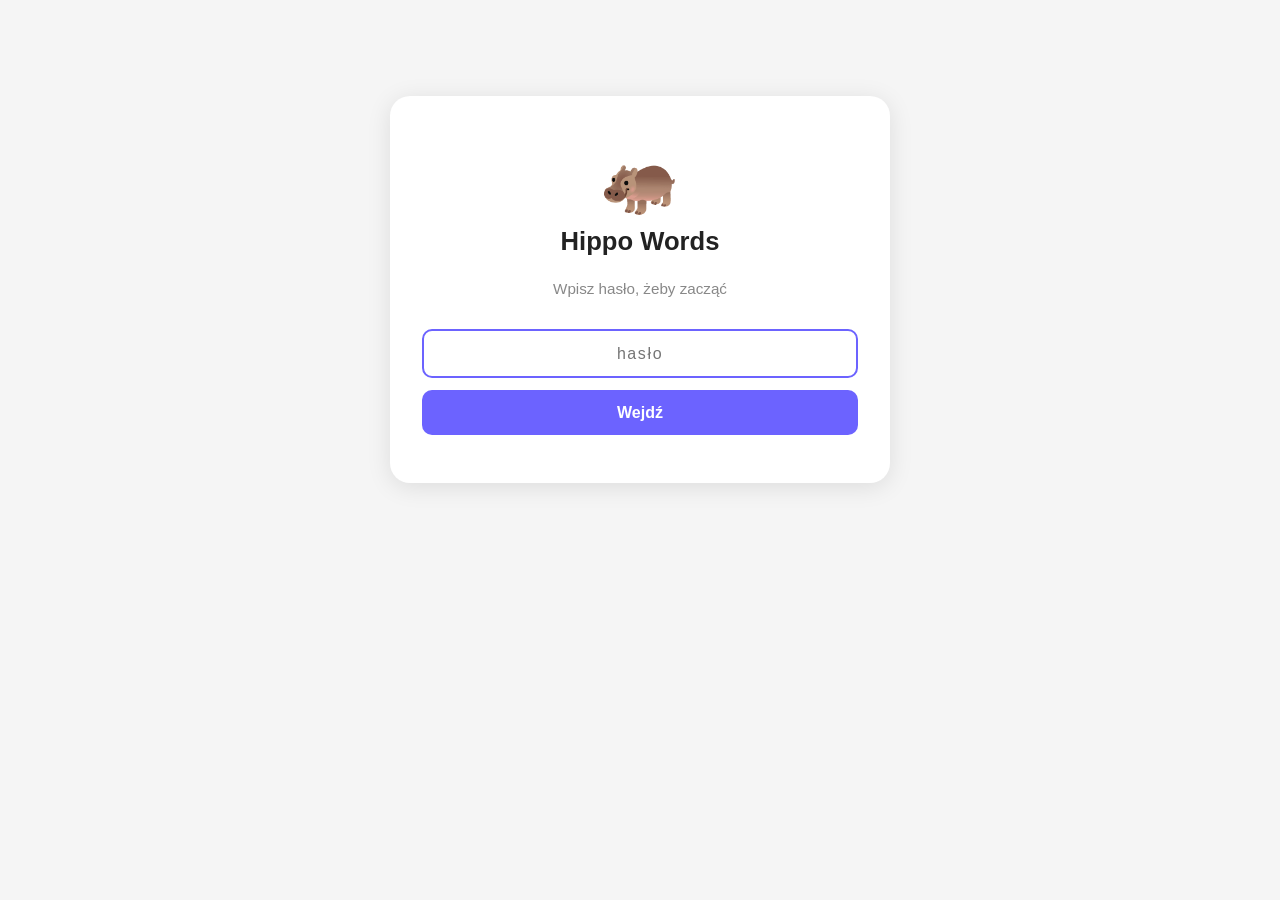
==== commit 4c8254a8: "feat: CEFR level selection, 3326 words A1-C2, README, settings sync to Sheets" ====
--- a/bundle.html
+++ b/bundle.html
@@ -485,6 +485,53 @@
   to { transform: rotate(360deg); }
 }
 
+/* ===== LEVEL TOGGLES (settings screen) ===== */
+.level-toggle {
+  display: flex;
+  align-items: center;
+  gap: 0.75rem;
+  padding: 0.65rem 0.75rem;
+  border-radius: 10px;
+  border: 2px solid #e5e7eb;
+  margin-bottom: 0.5rem;
+  cursor: pointer;
+  transition: border-color 0.15s, background 0.15s;
+  user-select: none;
+}
+.level-toggle--active {
+  border-color: #6c63ff;
+  background: #f5f3ff;
+}
+.level-badge {
+  font-size: 0.75rem;
+  font-weight: 700;
+  padding: 0.2rem 0.45rem;
+  border-radius: 6px;
+  min-width: 32px;
+  text-align: center;
+  color: #fff;
+}
+.level-a1 { background: #22c55e; }
+.level-a2 { background: #84cc16; }
+.level-b1 { background: #f59e0b; }
+.level-b2 { background: #f97316; }
+.level-c1 { background: #ef4444; }
+.level-c2 { background: #7c3aed; }
+.level-info {
+  flex: 1;
+  display: flex;
+  flex-direction: column;
+}
+.level-name { font-size: 0.85rem; font-weight: 600; color: #374151; }
+.level-count { font-size: 0.75rem; color: #9ca3af; }
+.level-check {
+  font-size: 0.9rem;
+  color: #6c63ff;
+  font-weight: 700;
+  min-width: 16px;
+  text-align: right;
+}
+
 </style>
 </head>
 <body>
@@ -499,6 +546,17 @@
 const STORAGE_KEY = 'vocab_progress';
 const SYNC_URL_KEY = 'vocab_sync_url';
 const SYNC_TOKEN_KEY = 'vocab_sync_token';
+const ACTIVE_LEVELS_KEY = 'vocab_active_levels';
+
+const ALL_LEVELS = ['A1', 'A2', 'B1', 'B2', 'C1', 'C2'];
+const LEVEL_DESCRIPTIONS = {
+  A1: 'Podstawy (985 słów)',
+  A2: 'Elementarny',
+  B1: 'Średniozaawansowany',
+  B2: 'Wyższy średni',
+  C1: 'Zaawansowany',
+  C2: 'Biegły',
+};
 
 // ===== ACCESS PASSWORD =====
 // Zmień to hasło na coś własnego!
@@ -514,6 +572,7 @@
 let syncUrl = localStorage.getItem(SYNC_URL_KEY) || '';
 let syncToken = localStorage.getItem(SYNC_TOKEN_KEY) || '';
 let syncStatus = 'idle'; // 'idle' | 'syncing' | 'ok' | 'error'
+let activeLevels = loadActiveLevels();
 
 // ===== DATA =====
 function loadProgress() {
@@ -523,6 +582,26 @@
   } catch {
     return {};
   }
+}
+
+function loadActiveLevels() {
+  try {
+    const raw = localStorage.getItem(ACTIVE_LEVELS_KEY);
+    if (raw) {
+      const saved = JSON.parse(raw);
+      // Validate — must be array of known levels
+      if (Array.isArray(saved) && saved.length > 0) return saved;
+    }
+  } catch {}
+  return ['A1', 'A2']; // sensible default — start with basics
+}
+
+function saveActiveLevels() {
+  localStorage.setItem(ACTIVE_LEVELS_KEY, JSON.stringify(activeLevels));
+}
+
+function getActiveWords() {
+  return allWords.filter(w => activeLevels.includes(w.level || 'A1'));
 }
 
 function saveProgress() {
@@ -567,7 +646,23 @@
     if (data.ok) {
       syncStatus = 'ok';
       updateSyncIndicator();
-      return data.progress;
+      const raw = data.progress || {};
+      // Extract and apply _settings if present
+      if (raw._settings && raw._settings.activeLevels) {
+        try {
+          const remote = JSON.parse(raw._settings.activeLevels);
+          if (Array.isArray(remote) && remote.length > 0) {
+            activeLevels = remote;
+            saveActiveLevels();
+          }
+        } catch {}
+      }
+      // Return only real word-progress entries
+      const cleaned = {};
+      for (const [k, v] of Object.entries(raw)) {
+        if (k !== '_settings') cleaned[k] = v;
+      }
+      return cleaned;
     }
     syncStatus = 'error';
     updateSyncIndicator();
@@ -585,7 +680,8 @@
   for (const id of changedIds) {
     if (progress[id]) subset[id] = progress[id];
   }
-  if (Object.keys(subset).length === 0) return;
+  // Always push settings alongside progress changes
+  subset._settings = { activeLevels: JSON.stringify(activeLevels) };
   syncStatus = 'syncing';
   updateSyncIndicator();
   try {
@@ -599,6 +695,17 @@
     syncStatus = 'error';
   }
   updateSyncIndicator();
+}
+
+async function pushSettingsToSheets() {
+  if (!syncUrl) return;
+  try {
+    await fetch(syncUrl, {
+      method: 'POST',
+      headers: { 'Content-Type': 'text/plain' },
+      body: JSON.stringify({ token: syncToken, progress: { _settings: { activeLevels: JSON.stringify(activeLevels) } } })
+    });
+  } catch {}
 }
 
 function updateSyncIndicator() {
@@ -624,5002 +731,19958 @@
   {
     "id": 1,
     "pl": "dom",
-    "en": "house"
+    "en": "house",
+    "level": "A1"
   },
   {
     "id": 2,
     "pl": "kot",
-    "en": "cat"
+    "en": "cat",
+    "level": "A1"
   },
   {
     "id": 3,
     "pl": "pies",
-    "en": "dog"
+    "en": "dog",
+    "level": "A1"
   },
   {
     "id": 4,
     "pl": "woda",
-    "en": "water"
+    "en": "water",
+    "level": "A1"
   },
   {
     "id": 5,
     "pl": "chleb",
-    "en": "bread"
+    "en": "bread",
+    "level": "A1"
   },
   {
     "id": 6,
     "pl": "mleko",
-    "en": "milk"
+    "en": "milk",
+    "level": "A1"
   },
   {
     "id": 7,
     "pl": "jabłko",
-    "en": "apple"
+    "en": "apple",
+    "level": "A1"
   },
   {
     "id": 8,
     "pl": "książka",
-    "en": "book"
+    "en": "book",
+    "level": "A1"
   },
   {
     "id": 9,
     "pl": "stół",
-    "en": "table"
+    "en": "table",
+    "level": "A1"
   },
   {
     "id": 10,
     "pl": "krzesło",
-    "en": "chair"
+    "en": "chair",
+    "level": "A1"
   },
   {
     "id": 11,
     "pl": "okno",
-    "en": "window"
+    "en": "window",
+    "level": "A1"
   },
   {
     "id": 12,
     "pl": "drzwi",
-    "en": "door"
+    "en": "door",
+    "level": "A1"
   },
   {
     "id": 13,
     "pl": "samochód",
-    "en": "car"
+    "en": "car",
+    "level": "A1"
   },
   {
     "id": 14,
     "pl": "droga",
-    "en": "road"
+    "en": "road",
+    "level": "A1"
   },
   {
     "id": 15,
     "pl": "ulica",
-    "en": "street"
+    "en": "street",
+    "level": "A1"
   },
   {
     "id": 16,
     "pl": "miasto",
-    "en": "city"
+    "en": "city",
+    "level": "A1"
   },
   {
     "id": 17,
     "pl": "wieś",
-    "en": "village"
+    "en": "village",
+    "level": "A1"
   },
   {
     "id": 18,
     "pl": "szkoła",
-    "en": "school"
+    "en": "school",
+    "level": "A1"
   },
   {
     "id": 19,
     "pl": "praca",
-    "en": "work"
+    "en": "work",
+    "level": "A1"
   },
   {
     "id": 20,
     "pl": "pieniądze",
-    "en": "money"
+    "en": "money",
+    "level": "A1"
   },
   {
     "id": 21,
     "pl": "czas",
-    "en": "time"
+    "en": "time",
+    "level": "A1"
   },
   {
     "id": 22,
     "pl": "dzień",
-    "en": "day"
+    "en": "day",
+    "level": "A1"
   },
   {
     "id": 23,
     "pl": "noc",
-    "en": "night"
+    "en": "night",
+    "level": "A1"
   },
   {
     "id": 24,
     "pl": "rano",
-    "en": "morning"
+    "en": "morning",
+    "level": "A1"
   },
   {
     "id": 25,
     "pl": "wieczór",
-    "en": "evening"
+    "en": "evening",
+    "level": "A1"
   },
   {
     "id": 26,
     "pl": "rok",
-    "en": "year"
+    "en": "year",
+    "level": "A1"
   },
   {
     "id": 27,
     "pl": "miesiąc",
-    "en": "month"
+    "en": "month",
+    "level": "A1"
   },
   {
     "id": 28,
     "pl": "tydzień",
-    "en": "week"
+    "en": "week",
+    "level": "A1"
   },
   {
     "id": 29,
     "pl": "godzina",
-    "en": "hour"
+    "en": "hour",
+    "level": "A1"
   },
   {
     "id": 30,
     "pl": "minuta",
-    "en": "minute"
+    "en": "minute",
+    "level": "A1"
   },
   {
     "id": 31,
     "pl": "człowiek",
-    "en": "human"
+    "en": "human",
+    "level": "A1"
   },
   {
     "id": 32,
     "pl": "mężczyzna",
-    "en": "man"
+    "en": "man",
+    "level": "A1"
   },
   {
     "id": 33,
     "pl": "kobieta",
-    "en": "woman"
+    "en": "woman",
+    "level": "A1"
   },
   {
     "id": 34,
     "pl": "dziecko",
-    "en": "child"
+    "en": "child",
+    "level": "A1"
   },
   {
     "id": 35,
     "pl": "chłopiec",
-    "en": "boy"
+    "en": "boy",
+    "level": "A1"
   },
   {
     "id": 36,
     "pl": "dziewczyna",
-    "en": "girl"
+    "en": "girl",
+    "level": "A1"
   },
   {
     "id": 37,
     "pl": "przyjaciel",
-    "en": "friend"
+    "en": "friend",
+    "level": "A1"
   },
   {
     "id": 38,
     "pl": "rodzina",
-    "en": "family"
+    "en": "family",
+    "level": "A1"
   },
   {
     "id": 39,
     "pl": "matka",
-    "en": "mother"
+    "en": "mother",
+    "level": "A1"
   },
   {
     "id": 40,
     "pl": "ojciec",
-    "en": "father"
+    "en": "father",
+    "level": "A1"
   },
   {
     "id": 41,
     "pl": "syn",
-    "en": "son"
+    "en": "son",
+    "level": "A1"
   },
   {
     "id": 42,
     "pl": "córka",
-    "en": "daughter"
+    "en": "daughter",
+    "level": "A1"
   },
   {
     "id": 43,
     "pl": "brat",
-    "en": "brother"
+    "en": "brother",
+    "level": "A1"
   },
   {
     "id": 44,
     "pl": "siostra",
-    "en": "sister"
+    "en": "sister",
+    "level": "A1"
   },
   {
     "id": 45,
     "pl": "babcia",
-    "en": "grandmother"
+    "en": "grandmother",
+    "level": "A1"
   },
   {
     "id": 46,
     "pl": "dziadek",
-    "en": "grandfather"
+    "en": "grandfather",
+    "level": "A1"
   },
   {
     "id": 47,
     "pl": "mąż",
-    "en": "husband"
+    "en": "husband",
+    "level": "A1"
   },
   {
     "id": 48,
     "pl": "żona",
-    "en": "wife"
+    "en": "wife",
+    "level": "A1"
   },
   {
     "id": 49,
     "pl": "imię",
-    "en": "name"
+    "en": "name",
+    "level": "A1"
   },
   {
     "id": 50,
     "pl": "głowa",
-    "en": "head"
+    "en": "head",
+    "level": "A1"
   },
   {
     "id": 51,
     "pl": "ręka",
-    "en": "hand"
+    "en": "hand",
+    "level": "A1"
   },
   {
     "id": 52,
     "pl": "noga",
-    "en": "leg"
+    "en": "leg",
+    "level": "A1"
   },
   {
     "id": 53,
     "pl": "oko",
-    "en": "eye"
+    "en": "eye",
+    "level": "A1"
   },
   {
     "id": 54,
     "pl": "ucho",
-    "en": "ear"
+    "en": "ear",
+    "level": "A1"
   },
   {
     "id": 55,
     "pl": "nos",
-    "en": "nose"
+    "en": "nose",
+    "level": "A1"
   },
   {
     "id": 56,
     "pl": "usta",
-    "en": "mouth"
+    "en": "mouth",
+    "level": "A1"
   },
   {
     "id": 57,
     "pl": "ząb",
-    "en": "tooth"
+    "en": "tooth",
+    "level": "A1"
   },
   {
     "id": 58,
     "pl": "włosy",
-    "en": "hair"
+    "en": "hair",
+    "level": "A1"
   },
   {
     "id": 59,
     "pl": "serce",
-    "en": "heart"
+    "en": "heart",
+    "level": "A1"
   },
   {
     "id": 60,
     "pl": "krew",
-    "en": "blood"
+    "en": "blood",
+    "level": "A1"
   },
   {
     "id": 61,
     "pl": "słońce",
-    "en": "sun"
+    "en": "sun",
+    "level": "A1"
   },
   {
     "id": 62,
     "pl": "księżyc",
-    "en": "moon"
+    "en": "moon",
+    "level": "A1"
   },
   {
     "id": 63,
     "pl": "gwiazda",
-    "en": "star"
+    "en": "star",
+    "level": "A1"
   },
   {
     "id": 64,
     "pl": "niebo",
-    "en": "sky"
+    "en": "sky",
+    "level": "A1"
   },
   {
     "id": 65,
     "pl": "ziemia",
-    "en": "earth"
+    "en": "earth",
+    "level": "A1"
   },
   {
     "id": 66,
     "pl": "ogień",
-    "en": "fire"
+    "en": "fire",
+    "level": "A1"
   },
   {
     "id": 67,
     "pl": "powietrze",
-    "en": "air"
+    "en": "air",
+    "level": "A1"
   },
   {
     "id": 68,
     "pl": "las",
-    "en": "forest"
+    "en": "forest",
+    "level": "A1"
   },
   {
     "id": 69,
     "pl": "drzewo",
-    "en": "tree"
+    "en": "tree",
+    "level": "A1"
   },
   {
     "id": 70,
     "pl": "kwiat",
-    "en": "flower"
+    "en": "flower",
+    "level": "A1"
   },
   {
     "id": 71,
     "pl": "trawa",
-    "en": "grass"
+    "en": "grass",
+    "level": "A1"
   },
   {
     "id": 72,
     "pl": "rzeka",
-    "en": "river"
+    "en": "river",
+    "level": "A1"
   },
   {
     "id": 73,
     "pl": "morze",
-    "en": "sea"
+    "en": "sea",
+    "level": "A1"
   },
   {
     "id": 74,
     "pl": "góra",
-    "en": "mountain"
+    "en": "mountain",
+    "level": "A1"
   },
   {
     "id": 75,
     "pl": "deszcz",
-    "en": "rain"
+    "en": "rain",
+    "level": "A1"
   },
   {
     "id": 76,
     "pl": "śnieg",
-    "en": "snow"
+    "en": "snow",
+    "level": "A1"
   },
   {
     "id": 77,
     "pl": "wiatr",
-    "en": "wind"
+    "en": "wind",
+    "level": "A1"
   },
   {
     "id": 78,
     "pl": "chmura",
-    "en": "cloud"
+    "en": "cloud",
+    "level": "A1"
   },
   {
     "id": 79,
     "pl": "kamień",
-    "en": "stone"
+    "en": "stone",
+    "level": "A1"
   },
   {
     "id": 80,
     "pl": "piasek",
-    "en": "sand"
+    "en": "sand",
+    "level": "A1"
   },
   {
     "id": 81,
     "pl": "klucz",
-    "en": "key"
+    "en": "key",
+    "level": "A1"
   },
   {
     "id": 82,
     "pl": "telefon",
-    "en": "phone"
+    "en": "phone",
+    "level": "A1"
   },
   {
     "id": 83,
     "pl": "komputer",
-    "en": "computer"
+    "en": "computer",
+    "level": "A1"
   },
   {
     "id": 84,
     "pl": "telewizor",
-    "en": "television"
+    "en": "television",
+    "level": "A1"
   },
   {
     "id": 85,
     "pl": "radio",
-    "en": "radio"
+    "en": "radio",
+    "level": "A1"
   },
   {
     "id": 86,
     "pl": "zegar",
-    "en": "clock"
+    "en": "clock",
+    "level": "A1"
   },
   {
     "id": 87,
     "pl": "lampa",
-    "en": "lamp"
+    "en": "lamp",
+    "level": "A1"
   },
   {
     "id": 88,
     "pl": "łóżko",
-    "en": "bed"
+    "en": "bed",
+    "level": "A1"
   },
   {
     "id": 89,
     "pl": "poduszka",
-    "en": "pillow"
+    "en": "pillow",
+    "level": "A1"
   },
   {
     "id": 90,
     "pl": "koc",
-    "en": "blanket"
+    "en": "blanket",
+    "level": "A1"
   },
   {
     "id": 91,
     "pl": "kubek",
-    "en": "mug"
+    "en": "mug",
+    "level": "A1"
   },
   {
     "id": 92,
     "pl": "talerz",
-    "en": "plate"
+    "en": "plate",
+    "level": "A1"
   },
   {
     "id": 93,
     "pl": "nóż",
-    "en": "knife"
+    "en": "knife",
+    "level": "A1"
   },
   {
     "id": 94,
     "pl": "widelec",
-    "en": "fork"
+    "en": "fork",
+    "level": "A1"
   },
   {
     "id": 95,
     "pl": "łyżka",
-    "en": "spoon"
+    "en": "spoon",
+    "level": "A1"
   },
   {
     "id": 96,
     "pl": "garnek",
-    "en": "pot"
+    "en": "pot",
+    "level": "A1"
   },
   {
     "id": 97,
     "pl": "butelka",
-    "en": "bottle"
+    "en": "bottle",
+    "level": "A1"
   },
   {
     "id": 98,
     "pl": "szklanka",
-    "en": "glass"
+    "en": "glass",
+    "level": "A1"
   },
   {
     "id": 99,
     "pl": "torba",
-    "en": "bag"
+    "en": "bag",
+    "level": "A1"
   },
   {
     "id": 100,
     "pl": "parasol",
-    "en": "umbrella"
+    "en": "umbrella",
+    "level": "A1"
   },
   {
     "id": 101,
     "pl": "mięso",
-    "en": "meat"
+    "en": "meat",
+    "level": "A1"
   },
   {
     "id": 102,
     "pl": "kurczak",
-    "en": "chicken"
+    "en": "chicken",
+    "level": "A1"
   },
   {
     "id": 103,
     "pl": "ryba",
-    "en": "fish"
+    "en": "fish",
+    "level": "A1"
   },
   {
     "id": 104,
     "pl": "jajko",
-    "en": "egg"
+    "en": "egg",
+    "level": "A1"
   },
   {
     "id": 105,
     "pl": "ser",
-    "en": "cheese"
+    "en": "cheese",
+    "level": "A1"
   },
   {
     "id": 106,
     "pl": "masło",
-    "en": "butter"
+    "en": "butter",
+    "level": "A1"
   },
   {
     "id": 107,
     "pl": "ryż",
-    "en": "rice"
+    "en": "rice",
+    "level": "A1"
   },
   {
     "id": 108,
     "pl": "makaron",
-    "en": "pasta"
+    "en": "pasta",
+    "level": "A1"
   },
   {
     "id": 109,
     "pl": "ziemniak",
-    "en": "potato"
+    "en": "potato",
+    "level": "A1"
   },
   {
     "id": 110,
     "pl": "pomidor",
-    "en": "tomato"
+    "en": "tomato",
+    "level": "A1"
   },
   {
     "id": 111,
     "pl": "ogórek",
-    "en": "cucumber"
+    "en": "cucumber",
+    "level": "A1"
   },
   {
     "id": 112,
     "pl": "marchew",
-    "en": "carrot"
+    "en": "carrot",
+    "level": "A1"
   },
   {
     "id": 113,
     "pl": "cebula",
-    "en": "onion"
+    "en": "onion",
+    "level": "A1"
   },
   {
     "id": 114,
     "pl": "czosnek",
-    "en": "garlic"
+    "en": "garlic",
+    "level": "A1"
   },
   {
     "id": 115,
     "pl": "sałata",
-    "en": "lettuce"
+    "en": "lettuce",
+    "level": "A1"
   },
   {
     "id": 116,
     "pl": "kapusta",
-    "en": "cabbage"
+    "en": "cabbage",
+    "level": "A1"
   },
   {
     "id": 117,
     "pl": "grzyb",
-    "en": "mushroom"
+    "en": "mushroom",
+    "level": "A1"
   },
   {
     "id": 118,
     "pl": "fasola",
-    "en": "bean"
+    "en": "bean",
+    "level": "A1"
   },
   {
     "id": 119,
     "pl": "groszek",
-    "en": "pea"
+    "en": "pea",
+    "level": "A1"
   },
   {
     "id": 120,
     "pl": "kukurydza",
-    "en": "corn"
+    "en": "corn",
+    "level": "A1"
   },
   {
     "id": 121,
     "pl": "banan",
-    "en": "banana"
+    "en": "banana",
+    "level": "A1"
   },
   {
     "id": 122,
     "pl": "pomarańcza",
-    "en": "orange"
+    "en": "orange",
+    "level": "A1"
   },
   {
     "id": 123,
     "pl": "cytryna",
-    "en": "lemon"
+    "en": "lemon",
+    "level": "A1"
   },
   {
     "id": 124,
     "pl": "truskawka",
-    "en": "strawberry"
+    "en": "strawberry",
+    "level": "A1"
   },
   {
     "id": 125,
     "pl": "winogrono",
-    "en": "grape"
+    "en": "grape",
+    "level": "A1"
   },
   {
     "id": 126,
     "pl": "arbuz",
-    "en": "watermelon"
+    "en": "watermelon",
+    "level": "A1"
   },
   {
     "id": 127,
     "pl": "brzoskwinia",
-    "en": "peach"
+    "en": "peach",
+    "level": "A1"
   },
   {
     "id": 128,
     "pl": "gruszka",
-    "en": "pear"
+    "en": "pear",
+    "level": "A1"
   },
   {
     "id": 129,
     "pl": "śliwka",
-    "en": "plum"
+    "en": "plum",
+    "level": "A1"
   },
   {
     "id": 130,
     "pl": "wiśnia",
-    "en": "cherry"
+    "en": "cherry",
+    "level": "A1"
   },
   {
     "id": 131,
     "pl": "herbata",
-    "en": "tea"
+    "en": "tea",
+    "level": "A1"
   },
   {
     "id": 132,
     "pl": "kawa",
-    "en": "coffee"
+    "en": "coffee",
+    "level": "A1"
   },
   {
     "id": 133,
     "pl": "sok",
-    "en": "juice"
+    "en": "juice",
+    "level": "A1"
   },
   {
     "id": 134,
     "pl": "piwo",
-    "en": "beer"
+    "en": "beer",
+    "level": "A1"
   },
   {
     "id": 135,
     "pl": "wino",
-    "en": "wine"
+    "en": "wine",
+    "level": "A1"
   },
   {
     "id": 136,
     "pl": "zupa",
-    "en": "soup"
+    "en": "soup",
+    "level": "A1"
   },
   {
     "id": 137,
     "pl": "sól",
-    "en": "salt"
+    "en": "salt",
+    "level": "A1"
   },
   {
     "id": 138,
     "pl": "pieprz",
-    "en": "pepper"
+    "en": "pepper",
+    "level": "A1"
   },
   {
     "id": 139,
     "pl": "cukier",
-    "en": "sugar"
+    "en": "sugar",
+    "level": "A1"
   },
   {
     "id": 140,
     "pl": "mąka",
-    "en": "flour"
+    "en": "flour",
+    "level": "A1"
   },
   {
     "id": 141,
     "pl": "olej",
-    "en": "oil"
+    "en": "oil",
+    "level": "A1"
   },
   {
     "id": 142,
     "pl": "ocet",
-    "en": "vinegar"
+    "en": "vinegar",
+    "level": "A1"
   },
   {
     "id": 143,
     "pl": "miód",
-    "en": "honey"
+    "en": "honey",
+    "level": "A1"
   },
   {
     "id": 144,
     "pl": "dżem",
-    "en": "jam"
+    "en": "jam",
+    "level": "A1"
   },
   {
     "id": 145,
     "pl": "czekolada",
-    "en": "chocolate"
+    "en": "chocolate",
+    "level": "A1"
   },
   {
     "id": 146,
     "pl": "ciastko",
-    "en": "cookie"
+    "en": "cookie",
+    "level": "A1"
   },
   {
     "id": 147,
     "pl": "ciasto",
-    "en": "cake"
+    "en": "cake",
+    "level": "A1"
   },
   {
     "id": 148,
     "pl": "lody",
-    "en": "ice cream"
+    "en": "ice cream",
+    "level": "A1"
   },
   {
     "id": 149,
     "pl": "kanapka",
-    "en": "sandwich"
+    "en": "sandwich",
+    "level": "A1"
   },
   {
     "id": 150,
     "pl": "pizza",
-    "en": "pizza"
+    "en": "pizza",
+    "level": "A1"
   },
   {
     "id": 151,
     "pl": "śniadanie",
-    "en": "breakfast"
+    "en": "breakfast",
+    "level": "A1"
   },
   {
     "id": 152,
     "pl": "obiad",
-    "en": "lunch"
+    "en": "lunch",
+    "level": "A1"
   },
   {
     "id": 153,
     "pl": "kolacja",
-    "en": "dinner"
+    "en": "dinner",
+    "level": "A1"
   },
   {
     "id": 154,
     "pl": "przekąska",
-    "en": "snack"
+    "en": "snack",
+    "level": "A1"
   },
   {
     "id": 155,
     "pl": "deser",
-    "en": "dessert"
+    "en": "dessert",
+    "level": "A1"
   },
   {
     "id": 156,
     "pl": "przepis",
-    "en": "recipe"
+    "en": "recipe",
+    "level": "A1"
   },
   {
     "id": 157,
     "pl": "smak",
-    "en": "taste"
+    "en": "taste",
+    "level": "A1"
   },
   {
     "id": 158,
     "pl": "głód",
-    "en": "hunger"
+    "en": "hunger",
+    "level": "A1"
   },
   {
     "id": 159,
     "pl": "pragnienie",
-    "en": "thirst"
+    "en": "thirst",
+    "level": "A1"
   },
   {
     "id": 160,
     "pl": "dieta",
-    "en": "diet"
+    "en": "diet",
+    "level": "A1"
   },
   {
     "id": 161,
     "pl": "restauracja",
-    "en": "restaurant"
+    "en": "restaurant",
+    "level": "A1"
   },
   {
     "id": 162,
     "pl": "kelner",
-    "en": "waiter"
+    "en": "waiter",
+    "level": "A1"
   },
   {
     "id": 163,
     "pl": "menu",
-    "en": "menu"
+    "en": "menu",
+    "level": "A1"
   },
   {
     "id": 164,
     "pl": "rachunek",
-    "en": "bill"
+    "en": "bill",
+    "level": "A1"
   },
   {
     "id": 165,
     "pl": "napiwek",
-    "en": "tip"
+    "en": "tip",
+    "level": "A1"
   },
   {
     "id": 166,
     "pl": "piekarnia",
-    "en": "bakery"
+    "en": "bakery",
+    "level": "A1"
   },
   {
     "id": 167,
     "pl": "sklep",
-    "en": "shop"
+    "en": "shop",
+    "level": "A1"
   },
   {
     "id": 168,
     "pl": "rynek",
-    "en": "market"
+    "en": "market",
+    "level": "A1"
   },
   {
     "id": 169,
     "pl": "koszyk",
-    "en": "basket"
+    "en": "basket",
+    "level": "A1"
   },
   {
     "id": 170,
     "pl": "kolejka",
-    "en": "queue"
+    "en": "queue",
+    "level": "A1"
   },
   {
     "id": 171,
     "pl": "kiełbasa",
-    "en": "sausage"
+    "en": "sausage",
+    "level": "A1"
   },
   {
     "id": 172,
     "pl": "szynka",
-    "en": "ham"
+    "en": "ham",
+    "level": "A1"
   },
   {
     "id": 173,
     "pl": "bułka",
-    "en": "roll"
+    "en": "roll",
+    "level": "A1"
   },
   {
     "id": 174,
     "pl": "tost",
-    "en": "toast"
+    "en": "toast",
+    "level": "A1"
   },
   {
     "id": 175,
     "pl": "płatki",
-    "en": "cereal"
+    "en": "cereal",
+    "level": "A1"
   },
   {
     "id": 176,
     "pl": "jogurt",
-    "en": "yogurt"
+    "en": "yogurt",
+    "level": "A1"
   },
   {
     "id": 177,
     "pl": "śmietana",
-    "en": "cream"
+    "en": "cream",
+    "level": "A1"
   },
   {
     "id": 178,
     "pl": "majonez",
-    "en": "mayonnaise"
+    "en": "mayonnaise",
+    "level": "A1"
   },
   {
     "id": 179,
     "pl": "musztarda",
-    "en": "mustard"
+    "en": "mustard",
+    "level": "A1"
   },
   {
     "id": 180,
     "pl": "ketchup",
-    "en": "ketchup"
+    "en": "ketchup",
+    "level": "A1"
   },
   {
     "id": 181,
     "pl": "koszula",
-    "en": "shirt"
+    "en": "shirt",
+    "level": "A1"
   },
   {
     "id": 182,
     "pl": "spodnie",
-    "en": "trousers"
+    "en": "trousers",
+    "level": "A1"
   },
   {
     "id": 183,
     "pl": "sukienka",
-    "en": "dress"
+    "en": "dress",
+    "level": "A1"
   },
   {
     "id": 184,
     "pl": "spódnica",
-    "en": "skirt"
+    "en": "skirt",
+    "level": "A1"
   },
   {
     "id": 185,
     "pl": "kurtka",
-    "en": "jacket"
+    "en": "jacket",
+    "level": "A1"
   },
   {
     "id": 186,
     "pl": "płaszcz",
-    "en": "coat"
+    "en": "coat",
+    "level": "A1"
   },
   {
     "id": 187,
     "pl": "sweter",
-    "en": "sweater"
+    "en": "sweater",
+    "level": "A1"
   },
   {
     "id": 188,
     "pl": "bluza",
-    "en": "hoodie"
+    "en": "hoodie",
+    "level": "A1"
   },
   {
     "id": 189,
     "pl": "krawat",
-    "en": "tie"
+    "en": "tie",
+    "level": "A1"
   },
   {
     "id": 190,
     "pl": "czapka",
-    "en": "cap"
+    "en": "cap",
+    "level": "A1"
   },
   {
     "id": 191,
     "pl": "kapelusz",
-    "en": "hat"
+    "en": "hat",
+    "level": "A1"
   },
   {
     "id": 192,
     "pl": "rękawiczki",
-    "en": "gloves"
+    "en": "gloves",
+    "level": "A1"
   },
   {
     "id": 193,
     "pl": "szalik",
-    "en": "scarf"
+    "en": "scarf",
+    "level": "A1"
   },
   {
     "id": 194,
     "pl": "buty",
-    "en": "shoes"
+    "en": "shoes",
+    "level": "A1"
   },
   {
     "id": 195,
     "pl": "skarpetki",
-    "en": "socks"
+    "en": "socks",
+    "level": "A1"
   },
   {
     "id": 196,
     "pl": "pasek",
-    "en": "belt"
+    "en": "belt",
+    "level": "A1"
   },
   {
     "id": 197,
     "pl": "torebka",
-    "en": "purse"
+    "en": "purse",
+    "level": "A1"
   },
   {
     "id": 198,
     "pl": "plecak",
-    "en": "backpack"
+    "en": "backpack",
+    "level": "A1"
   },
   {
     "id": 199,
     "pl": "okulary",
-    "en": "glasses"
+    "en": "glasses",
+    "level": "A1"
   },
   {
     "id": 200,
     "pl": "zegarek",
-    "en": "watch"
+    "en": "watch",
+    "level": "A1"
   },
   {
     "id": 201,
     "pl": "pierścionek",
-    "en": "ring"
+    "en": "ring",
+    "level": "A1"
   },
   {
     "id": 202,
     "pl": "kolczyki",
-    "en": "earrings"
+    "en": "earrings",
+    "level": "A1"
   },
   {
     "id": 203,
     "pl": "naszyjnik",
-    "en": "necklace"
+    "en": "necklace",
+    "level": "A1"
   },
   {
     "id": 204,
     "pl": "bransoletka",
-    "en": "bracelet"
+    "en": "bracelet",
+    "level": "A1"
   },
   {
     "id": 205,
     "pl": "biżuteria",
-    "en": "jewelry"
+    "en": "jewelry",
+    "level": "A1"
   },
   {
     "id": 206,
     "pl": "bielizna",
-    "en": "underwear"
+    "en": "underwear",
+    "level": "A1"
   },
   {
     "id": 207,
     "pl": "piżama",
-    "en": "pajamas"
+    "en": "pajamas",
+    "level": "A1"
   },
   {
     "id": 208,
     "pl": "kostium",
-    "en": "costume"
+    "en": "costume",
+    "level": "A1"
   },
   {
     "id": 209,
     "pl": "mundur",
-    "en": "uniform"
+    "en": "uniform",
+    "level": "A1"
   },
   {
     "id": 210,
     "pl": "garnitur",
-    "en": "suit"
+    "en": "suit",
+    "level": "A1"
   },
   {
     "id": 211,
     "pl": "materiał",
-    "en": "fabric"
+    "en": "fabric",
+    "level": "A1"
   },
   {
     "id": 212,
     "pl": "bawełna",
-    "en": "cotton"
+    "en": "cotton",
+    "level": "A1"
   },
   {
     "id": 213,
     "pl": "wełna",
-    "en": "wool"
+    "en": "wool",
+    "level": "A1"
   },
   {
     "id": 214,
     "pl": "jedwab",
-    "en": "silk"
+    "en": "silk",
+    "level": "A1"
   },
   {
     "id": 215,
     "pl": "skóra",
-    "en": "leather"
+    "en": "leather",
+    "level": "A1"
   },
   {
     "id": 216,
     "pl": "guzik",
-    "en": "button"
+    "en": "button",
+    "level": "A1"
   },
   {
     "id": 217,
     "pl": "zamek",
-    "en": "zipper"
+    "en": "zipper",
+    "level": "A1"
   },
   {
     "id": 218,
     "pl": "kieszeń",
-    "en": "pocket"
+    "en": "pocket",
+    "level": "A1"
   },
   {
     "id": 219,
     "pl": "rozmiar",
-    "en": "size"
+    "en": "size",
+    "level": "A1"
   },
   {
     "id": 220,
     "pl": "moda",
-    "en": "fashion"
+    "en": "fashion",
+    "level": "A1"
   },
   {
     "id": 221,
     "pl": "kolor",
-    "en": "color"
+    "en": "color",
+    "level": "A1"
   },
   {
     "id": 222,
     "pl": "czerwony",
-    "en": "red"
+    "en": "red",
+    "level": "A1"
   },
   {
     "id": 223,
     "pl": "niebieski",
-    "en": "blue"
+    "en": "blue",
+    "level": "A1"
   },
   {
     "id": 224,
     "pl": "zielony",
-    "en": "green"
+    "en": "green",
+    "level": "A1"
   },
   {
     "id": 225,
     "pl": "żółty",
-    "en": "yellow"
+    "en": "yellow",
+    "level": "A1"
   },
   {
     "id": 226,
     "pl": "biały",
-    "en": "white"
+    "en": "white",
+    "level": "A1"
   },
   {
     "id": 227,
     "pl": "czarny",
-    "en": "black"
+    "en": "black",
+    "level": "A1"
   },
   {
     "id": 228,
     "pl": "szary",
-    "en": "gray"
+    "en": "gray",
+    "level": "A1"
   },
   {
     "id": 229,
     "pl": "brązowy",
-    "en": "brown"
+    "en": "brown",
+    "level": "A1"
   },
   {
     "id": 230,
     "pl": "różowy",
-    "en": "pink"
+    "en": "pink",
+    "level": "A1"
   },
   {
     "id": 231,
     "pl": "mieszkanie",
-    "en": "apartment"
+    "en": "apartment",
+    "level": "A1"
   },
   {
     "id": 232,
     "pl": "pokój",
-    "en": "room"
+    "en": "room",
+    "level": "A1"
   },
   {
     "id": 233,
     "pl": "kuchnia",
-    "en": "kitchen"
+    "en": "kitchen",
+    "level": "A1"
   },
   {
     "id": 234,
     "pl": "łazienka",
-    "en": "bathroom"
+    "en": "bathroom",
+    "level": "A1"
   },
   {
     "id": 235,
     "pl": "sypialnia",
-    "en": "bedroom"
+    "en": "bedroom",
+    "level": "A1"
   },
   {
     "id": 236,
     "pl": "salon",
-    "en": "living room"
+    "en": "living room",
+    "level": "A1"
   },
   {
     "id": 237,
     "pl": "korytarz",
-    "en": "hallway"
+    "en": "hallway",
+    "level": "A1"
   },
   {
     "id": 238,
     "pl": "garaż",
-    "en": "garage"
+    "en": "garage",
+    "level": "A1"
   },
   {
     "id": 239,
     "pl": "ogród",
-    "en": "garden"
+    "en": "garden",
+    "level": "A1"
   },
   {
     "id": 240,
     "pl": "balkon",
-    "en": "balcony"
+    "en": "balcony",
+    "level": "A1"
   },
   {
     "id": 241,
     "pl": "piwnica",
-    "en": "basement"
+    "en": "basement",
+    "level": "A1"
   },
   {
     "id": 242,
     "pl": "strych",
-    "en": "attic"
+    "en": "attic",
+    "level": "A1"
   },
   {
     "id": 243,
     "pl": "dach",
-    "en": "roof"
+    "en": "roof",
+    "level": "A1"
   },
   {
     "id": 244,
     "pl": "ściana",
-    "en": "wall"
+    "en": "wall",
+    "level": "A1"
   },
   {
     "id": 245,
     "pl": "podłoga",
-    "en": "floor"
+    "en": "floor",
+    "level": "A1"
   },
   {
     "id": 246,
     "pl": "sufit",
-    "en": "ceiling"
+    "en": "ceiling",
+    "level": "A1"
   },
   {
     "id": 247,
     "pl": "schody",
-    "en": "stairs"
+    "en": "stairs",
+    "level": "A1"
   },
   {
     "id": 248,
     "pl": "winda",
-    "en": "elevator"
+    "en": "elevator",
+    "level": "A1"
   },
   {
     "id": 249,
     "pl": "płot",
-    "en": "fence"
+    "en": "fence",
+    "level": "A1"
   },
   {
     "id": 250,
     "pl": "brama",
-    "en": "gate"
+    "en": "gate",
+    "level": "A1"
   },
   {
     "id": 251,
     "pl": "prysznic",
-    "en": "shower"
+    "en": "shower",
+    "level": "A1"
   },
   {
     "id": 252,
     "pl": "wanna",
-    "en": "bathtub"
+    "en": "bathtub",
+    "level": "A1"
   },
   {
     "id": 253,
     "pl": "umywalka",
-    "en": "sink"
+    "en": "sink",
+    "level": "A1"
   },
   {
     "id": 254,
     "pl": "toaleta",
-    "en": "toilet"
+    "en": "toilet",
+    "level": "A1"
   },
   {
     "id": 255,
     "pl": "lustro",
-    "en": "mirror"
+    "en": "mirror",
+    "level": "A1"
   },
   {
     "id": 256,
     "pl": "ręcznik",
-    "en": "towel"
+    "en": "towel",
+    "level": "A1"
   },
   {
     "id": 257,
     "pl": "mydło",
-    "en": "soap"
+    "en": "soap",
+    "level": "A1"
   },
   {
     "id": 258,
     "pl": "szampon",
-    "en": "shampoo"
+    "en": "shampoo",
+    "level": "A1"
   },
   {
     "id": 259,
     "pl": "szczoteczka",
-    "en": "toothbrush"
+    "en": "toothbrush",
+    "level": "A1"
   },
   {
     "id": 260,
     "pl": "pasta",
-    "en": "toothpaste"
+    "en": "toothpaste",
+    "level": "A1"
   },
   {
     "id": 261,
     "pl": "pralka",
-    "en": "washing machine"
+    "en": "washing machine",
+    "level": "A1"
   },
   {
     "id": 262,
     "pl": "lodówka",
-    "en": "fridge"
+    "en": "fridge",
+    "level": "A1"
   },
   {
     "id": 263,
     "pl": "piekarnik",
-    "en": "oven"
+    "en": "oven",
+    "level": "A1"
   },
   {
     "id": 264,
     "pl": "kuchenka",
-    "en": "stove"
+    "en": "stove",
+    "level": "A1"
   },
   {
     "id": 265,
     "pl": "zmywarka",
-    "en": "dishwasher"
+    "en": "dishwasher",
+    "level": "A1"
   },
   {
     "id": 266,
     "pl": "odkurzacz",
-    "en": "vacuum cleaner"
+    "en": "vacuum cleaner",
+    "level": "A1"
   },
   {
     "id": 267,
     "pl": "żelazko",
-    "en": "iron"
+    "en": "iron",
+    "level": "A1"
   },
   {
     "id": 268,
     "pl": "szafa",
-    "en": "wardrobe"
+    "en": "wardrobe",
+    "level": "A1"
   },
   {
     "id": 269,
     "pl": "półka",
-    "en": "shelf"
+    "en": "shelf",
+    "level": "A1"
   },
   {
     "id": 270,
     "pl": "szuflada",
-    "en": "drawer"
+    "en": "drawer",
+    "level": "A1"
   },
   {
     "id": 271,
     "pl": "dywan",
-    "en": "carpet"
+    "en": "carpet",
+    "level": "A1"
   },
   {
     "id": 272,
     "pl": "zasłona",
-    "en": "curtain"
+    "en": "curtain",
+    "level": "A1"
   },
   {
     "id": 273,
     "pl": "obraz",
-    "en": "painting"
+    "en": "painting",
+    "level": "A1"
   },
   {
     "id": 274,
     "pl": "wazon",
-    "en": "vase"
+    "en": "vase",
+    "level": "A1"
   },
   {
     "id": 275,
     "pl": "świeca",
-    "en": "candle"
+    "en": "candle",
+    "level": "A1"
   },
   {
     "id": 276,
     "pl": "meble",
-    "en": "furniture"
+    "en": "furniture",
+    "level": "A1"
   },
   {
     "id": 277,
     "pl": "kanapa",
-    "en": "sofa"
+    "en": "sofa",
+    "level": "A1"
   },
   {
     "id": 278,
     "pl": "fotel",
-    "en": "armchair"
+    "en": "armchair",
+    "level": "A1"
   },
   {
     "id": 279,
     "pl": "biurko",
-    "en": "desk"
+    "en": "desk",
+    "level": "A1"
   },
   {
     "id": 280,
     "pl": "telewizja",
-    "en": "television"
+    "en": "television",
+    "level": "A1"
   },
   {
     "id": 281,
     "pl": "gniazdko",
-    "en": "socket"
+    "en": "socket",
+    "level": "A1"
   },
   {
     "id": 282,
     "pl": "kontakt",
-    "en": "switch"
+    "en": "switch",
+    "level": "A1"
   },
   {
     "id": 283,
     "pl": "żarówka",
-    "en": "light bulb"
+    "en": "light bulb",
+    "level": "A1"
   },
   {
     "id": 284,
     "pl": "kaloryfer",
-    "en": "radiator"
+    "en": "radiator",
+    "level": "A1"
   },
   {
     "id": 285,
     "pl": "klimatyzacja",
-    "en": "air conditioning"
+    "en": "air conditioning",
+    "level": "A1"
   },
   {
     "id": 286,
     "pl": "remont",
-    "en": "renovation"
+    "en": "renovation",
+    "level": "A1"
   },
   {
     "id": 287,
     "pl": "farba",
-    "en": "paint"
+    "en": "paint",
+    "level": "A1"
   },
   {
     "id": 288,
     "pl": "młotek",
-    "en": "hammer"
+    "en": "hammer",
+    "level": "A1"
   },
   {
     "id": 289,
     "pl": "gwóźdź",
-    "en": "nail"
+    "en": "nail",
+    "level": "A1"
   },
   {
     "id": 290,
     "pl": "śrubokręt",
-    "en": "screwdriver"
+    "en": "screwdriver",
+    "level": "A1"
   },
   {
     "id": 291,
     "pl": "klej",
-    "en": "glue"
+    "en": "glue",
+    "level": "A1"
   },
   {
     "id": 292,
     "pl": "taśma",
-    "en": "tape"
+    "en": "tape",
+    "level": "A1"
   },
   {
     "id": 293,
     "pl": "lina",
-    "en": "rope"
+    "en": "rope",
+    "level": "A1"
   },
   {
     "id": 294,
     "pl": "drut",
-    "en": "wire"
+    "en": "wire",
+    "level": "A1"
   },
   {
     "id": 295,
     "pl": "narzędzie",
-    "en": "tool"
+    "en": "tool",
+    "level": "A1"
   },
   {
     "id": 296,
     "pl": "zamek do drzwi",
-    "en": "lock"
+    "en": "lock",
+    "level": "A1"
   },
   {
     "id": 297,
     "pl": "dzwonek",
-    "en": "doorbell"
+    "en": "doorbell",
+    "level": "A1"
   },
   {
     "id": 298,
     "pl": "skrzynka",
-    "en": "mailbox"
+    "en": "mailbox",
+    "level": "A1"
   },
   {
     "id": 299,
     "pl": "śmietnik",
-    "en": "trash can"
+    "en": "trash can",
+    "level": "A1"
   },
   {
     "id": 300,
     "pl": "nauczyciel",
-    "en": "teacher"
+    "en": "teacher",
+    "level": "A1"
   },
   {
     "id": 301,
     "pl": "uczeń",
-    "en": "student"
+    "en": "student",
+    "level": "A1"
   },
   {
     "id": 302,
     "pl": "lekarz",
-    "en": "doctor"
+    "en": "doctor",
+    "level": "A1"
   },
   {
     "id": 303,
     "pl": "pielęgniarka",
-    "en": "nurse"
+    "en": "nurse",
+    "level": "A1"
   },
   {
     "id": 304,
     "pl": "prawnik",
-    "en": "lawyer"
+    "en": "lawyer",
+    "level": "A1"
   },
   {
     "id": 305,
     "pl": "inżynier",
-    "en": "engineer"
+    "en": "engineer",
+    "level": "A1"
   },
   {
     "id": 306,
     "pl": "kucharz",
-    "en": "cook"
+    "en": "cook",
+    "level": "A1"
   },
   {
     "id": 307,
     "pl": "kierowca",
-    "en": "driver"
+    "en": "driver",
+    "level": "A1"
   },
   {
     "id": 308,
     "pl": "policjant",
-    "en": "policeman"
+    "en": "policeman",
+    "level": "A1"
   },
   {
     "id": 309,
     "pl": "strażak",
-    "en": "firefighter"
+    "en": "firefighter",
+    "level": "A1"
   },
   {
     "id": 310,
     "pl": "sprzedawca",
-    "en": "seller"
+    "en": "seller",
+    "level": "A1"
   },
   {
     "id": 311,
     "pl": "artysta",
-    "en": "artist"
+    "en": "artist",
+    "level": "A1"
   },
   {
     "id": 312,
     "pl": "muzyk",
-    "en": "musician"
+    "en": "musician",
+    "level": "A1"
   },
   {
     "id": 313,
     "pl": "pisarz",
-    "en": "writer"
+    "en": "writer",
+    "level": "A1"
   },
   {
     "id": 314,
     "pl": "aktor",
-    "en": "actor"
+    "en": "actor",
+    "level": "A1"
   },
   {
     "id": 315,
     "pl": "dentysta",
-    "en": "dentist"
+    "en": "dentist",
+    "level": "A1"
   },
   {
     "id": 316,
     "pl": "aptekarz",
-    "en": "pharmacist"
+    "en": "pharmacist",
+    "level": "A1"
   },
   {
     "id": 317,
     "pl": "mechanik",
-    "en": "mechanic"
+    "en": "mechanic",
+    "level": "A1"
   },
   {
     "id": 318,
     "pl": "elektryk",
-    "en": "electrician"
+    "en": "electrician",
+    "level": "A1"
   },
   {
     "id": 319,
     "pl": "hydraulik",
-    "en": "plumber"
+    "en": "plumber",
+    "level": "A1"
   },
   {
     "id": 320,
     "pl": "fryzjer",
-    "en": "hairdresser"
+    "en": "hairdresser",
+    "level": "A1"
   },
   {
     "id": 321,
     "pl": "programista",
-    "en": "programmer"
+    "en": "programmer",
+    "level": "A1"
   },
   {
     "id": 322,
     "pl": "księgowy",
-    "en": "accountant"
+    "en": "accountant",
+    "level": "A1"
   },
   {
     "id": 323,
     "pl": "architekt",
-    "en": "architect"
+    "en": "architect",
+    "level": "A1"
   },
   {
     "id": 324,
     "pl": "dziennikarz",
-    "en": "journalist"
+    "en": "journalist",
+    "level": "A1"
   },
   {
     "id": 325,
     "pl": "biuro",
-    "en": "office"
+    "en": "office",
+    "level": "A1"
   },
   {
     "id": 326,
     "pl": "fabryka",
-    "en": "factory"
+    "en": "factory",
+    "level": "A1"
   },
   {
     "id": 327,
     "pl": "szpital",
-    "en": "hospital"
+    "en": "hospital",
+    "level": "A1"
   },
   {
     "id": 328,
     "pl": "apteka",
-    "en": "pharmacy"
+    "en": "pharmacy",
+    "level": "A1"
   },
   {
     "id": 329,
     "pl": "biblioteka",
-    "en": "library"
+    "en": "library",
+    "level": "A1"
   },
   {
     "id": 330,
     "pl": "uniwersytet",
-    "en": "university"
+    "en": "university",
+    "level": "A1"
   },
   {
     "id": 331,
     "pl": "lekcja",
-    "en": "lesson"
+    "en": "lesson",
+    "level": "A1"
   },
   {
     "id": 332,
     "pl": "egzamin",
-    "en": "exam"
+    "en": "exam",
+    "level": "A1"
   },
   {
     "id": 333,
     "pl": "ocena",
-    "en": "grade"
+    "en": "grade",
+    "level": "A1"
   },
   {
     "id": 334,
     "pl": "zadanie",
-    "en": "task"
+    "en": "task",
+    "level": "A1"
   },
   {
     "id": 335,
     "pl": "projekt",
-    "en": "project"
+    "en": "project",
+    "level": "A1"
   },
   {
     "id": 336,
     "pl": "spotkanie",
-    "en": "meeting"
+    "en": "meeting",
+    "level": "A1"
   },
   {
     "id": 337,
     "pl": "rozmowa",
-    "en": "conversation"
+    "en": "conversation",
+    "level": "A1"
   },
   {
     "id": 338,
     "pl": "prezentacja",
-    "en": "presentation"
+    "en": "presentation",
+    "level": "A1"
   },
   {
     "id": 339,
     "pl": "raport",
-    "en": "report"
+    "en": "report",
+    "level": "A1"
   },
   {
     "id": 340,
     "pl": "pensja",
-    "en": "salary"
+    "en": "salary",
+    "level": "A1"
   },
   {
     "id": 341,
     "pl": "umowa",
-    "en": "contract"
+    "en": "contract",
+    "level": "A1"
   },
   {
     "id": 342,
     "pl": "szef",
-    "en": "boss"
+    "en": "boss",
+    "level": "A1"
   },
   {
     "id": 343,
     "pl": "kolega",
-    "en": "colleague"
+    "en": "colleague",
+    "level": "A1"
   },
   {
     "id": 344,
     "pl": "klient",
-    "en": "client"
+    "en": "client",
+    "level": "A1"
   },
   {
     "id": 345,
     "pl": "firma",
-    "en": "company"
+    "en": "company",
+    "level": "A1"
   },
   {
     "id": 346,
     "pl": "zawód",
-    "en": "profession"
+    "en": "profession",
+    "level": "A1"
   },
   {
     "id": 347,
     "pl": "doświadczenie",
-    "en": "experience"
+    "en": "experience",
+    "level": "A1"
   },
   {
     "id": 348,
     "pl": "kariera",
-    "en": "career"
+    "en": "career",
+    "level": "A1"
   },
   {
     "id": 349,
     "pl": "awans",
-    "en": "promotion"
+    "en": "promotion",
+    "level": "A1"
   },
   {
     "id": 350,
     "pl": "ołówek",
-    "en": "pencil"
+    "en": "pencil",
+    "level": "A1"
   },
   {
     "id": 351,
     "pl": "długopis",
-    "en": "pen"
+    "en": "pen",
+    "level": "A1"
   },
   {
     "id": 352,
     "pl": "zeszyt",
-    "en": "notebook"
+    "en": "notebook",
+    "level": "A1"
   },
   {
     "id": 353,
     "pl": "papier",
-    "en": "paper"
+    "en": "paper",
+    "level": "A1"
   },
   {
     "id": 354,
     "pl": "kartka",
-    "en": "sheet"
+    "en": "sheet",
+    "level": "A1"
   },
   {
     "id": 355,
     "pl": "kreda",
-    "en": "chalk"
+    "en": "chalk",
+    "level": "A1"
   },
   {
     "id": 356,
     "pl": "tablica",
-    "en": "board"
+    "en": "board",
+    "level": "A1"
   },
   {
     "id": 357,
     "pl": "mapa",
-    "en": "map"
+    "en": "map",
+    "level": "A1"
   },
   {
     "id": 358,
     "pl": "atlas",
-    "en": "atlas"
+    "en": "atlas",
+    "level": "A1"
   },
   {
     "id": 359,
     "pl": "słownik",
-    "en": "dictionary"
+    "en": "dictionary",
+    "level": "A1"
   },
   {
     "id": 360,
     "pl": "matematyka",
-    "en": "mathematics"
+    "en": "mathematics",
+    "level": "A1"
   },
   {
     "id": 361,
     "pl": "fizyka",
-    "en": "physics"
+    "en": "physics",
+    "level": "A1"
   },
   {
     "id": 362,
     "pl": "chemia",
-    "en": "chemistry"
+    "en": "chemistry",
+    "level": "A1"
   },
   {
     "id": 363,
     "pl": "biologia",
-    "en": "biology"
+    "en": "biology",
+    "level": "A1"
   },
   {
     "id": 364,
     "pl": "historia",
-    "en": "history"
+    "en": "history",
+    "level": "A1"
   },
   {
     "id": 365,
     "pl": "geografia",
-    "en": "geography"
+    "en": "geography",
+    "level": "A1"
   },
   {
     "id": 366,
     "pl": "język",
-    "en": "language"
+    "en": "language",
+    "level": "A1"
   },
   {
     "id": 367,
     "pl": "literatura",
-    "en": "literature"
+    "en": "literature",
+    "level": "A1"
   },
   {
     "id": 368,
     "pl": "sztuka",
-    "en": "art"
+    "en": "art",
+    "level": "A1"
   },
   {
     "id": 369,
     "pl": "muzyka",
-    "en": "music"
+    "en": "music",
+    "level": "A1"
   },
   {
     "id": 370,
     "pl": "informatyka",
-    "en": "computer science"
+    "en": "computer science",
+    "level": "A1"
   },
   {
     "id": 371,
     "pl": "ekonomia",
-    "en": "economics"
+    "en": "economics",
+    "level": "A1"
   },
   {
     "id": 372,
     "pl": "filozofia",
-    "en": "philosophy"
+    "en": "philosophy",
+    "level": "A1"
   },
   {
     "id": 373,
     "pl": "psychologia",
-    "en": "psychology"
+    "en": "psychology",
+    "level": "A1"
   },
   {
     "id": 374,
     "pl": "prawo",
-    "en": "law"
+    "en": "law",
+    "level": "A1"
   },
   {
     "id": 375,
     "pl": "wiedza",
-    "en": "knowledge"
+    "en": "knowledge",
+    "level": "A1"
   },
   {
     "id": 376,
     "pl": "nauka",
-    "en": "science"
+    "en": "science",
+    "level": "A1"
   },
   {
     "id": 377,
     "pl": "badanie",
-    "en": "research"
+    "en": "research",
+    "level": "A1"
   },
   {
     "id": 378,
     "pl": "teoria",
-    "en": "theory"
+    "en": "theory",
+    "level": "A1"
   },
   {
     "id": 379,
     "pl": "praktyka",
-    "en": "practice"
+    "en": "practice",
+    "level": "A1"
   },
   {
     "id": 380,
     "pl": "pytanie",
-    "en": "question"
+    "en": "question",
+    "level": "A1"
   },
   {
     "id": 381,
     "pl": "odpowiedź",
-    "en": "answer"
+    "en": "answer",
+    "level": "A1"
   },
   {
     "id": 382,
     "pl": "błąd",
-    "en": "mistake"
+    "en": "mistake",
+    "level": "A1"
   },
   {
     "id": 383,
     "pl": "sukces",
-    "en": "success"
+    "en": "success",
+    "level": "A1"
   },
   {
     "id": 384,
     "pl": "porażka",
-    "en": "failure"
+    "en": "failure",
+    "level": "A1"
   },
   {
     "id": 385,
     "pl": "cel",
-    "en": "goal"
+    "en": "goal",
+    "level": "A1"
   },
   {
     "id": 386,
     "pl": "plan",
-    "en": "plan"
+    "en": "plan",
+    "level": "A1"
   },
   {
     "id": 387,
     "pl": "pomysł",
-    "en": "idea"
+    "en": "idea",
+    "level": "A1"
   },
   {
     "id": 388,
     "pl": "problem",
-    "en": "problem"
+    "en": "problem",
+    "level": "A1"
   },
   {
     "id": 389,
     "pl": "rozwiązanie",
-    "en": "solution"
+    "en": "solution",
+    "level": "A1"
   },
   {
     "id": 390,
     "pl": "zasada",
-    "en": "rule"
+    "en": "rule",
+    "level": "A1"
   },
   {
     "id": 391,
     "pl": "przykład",
-    "en": "example"
+    "en": "example",
+    "level": "A1"
   },
   {
     "id": 392,
     "pl": "ćwiczenie",
-    "en": "exercise"
+    "en": "exercise",
+    "level": "A1"
   },
   {
     "id": 393,
     "pl": "test",
-    "en": "test"
+    "en": "test",
+    "level": "A1"
   },
   {
     "id": 394,
     "pl": "wynik",
-    "en": "result"
+    "en": "result",
+    "level": "A1"
   },
   {
     "id": 395,
     "pl": "dyplom",
-    "en": "diploma"
+    "en": "diploma",
+    "level": "A1"
   },
   {
     "id": 396,
     "pl": "certyfikat",
-    "en": "certificate"
+    "en": "certificate",
+    "level": "A1"
   },
   {
     "id": 397,
     "pl": "stypendium",
-    "en": "scholarship"
+    "en": "scholarship",
+    "level": "A1"
   },
   {
     "id": 398,
     "pl": "urlop",
-    "en": "vacation"
+    "en": "vacation",
+    "level": "A1"
   },
   {
     "id": 399,
     "pl": "emerytura",
-    "en": "retirement"
+    "en": "retirement",
+    "level": "A1"
   },
   {
     "id": 400,
     "pl": "samolot",
-    "en": "airplane"
+    "en": "airplane",
+    "level": "A1"
   },
   {
     "id": 401,
     "pl": "pociąg",
-    "en": "train"
+    "en": "train",
+    "level": "A1"
   },
   {
     "id": 402,
     "pl": "autobus",
-    "en": "bus"
+    "en": "bus",
+    "level": "A1"
   },
   {
     "id": 403,
     "pl": "rower",
-    "en": "bicycle"
+    "en": "bicycle",
+    "level": "A1"
   },
   {
     "id": 404,
     "pl": "motocykl",
-    "en": "motorcycle"
+    "en": "motorcycle",
+    "level": "A1"
   },
   {
     "id": 405,
     "pl": "taksówka",
-    "en": "taxi"
+    "en": "taxi",
+    "level": "A1"
   },
   {
     "id": 406,
     "pl": "tramwaj",
-    "en": "tram"
+    "en": "tram",
+    "level": "A1"
   },
   {
     "id": 407,
     "pl": "metro",
-    "en": "subway"
+    "en": "subway",
+    "level": "A1"
   },
   {
     "id": 408,
     "pl": "statek",
-    "en": "ship"
+    "en": "ship",
+    "level": "A1"
   },
   {
     "id": 409,
     "pl": "łódź",
-    "en": "boat"
+    "en": "boat",
+    "level": "A1"
   },
   {
     "id": 410,
     "pl": "lotnisko",
-    "en": "airport"
+    "en": "airport",
+    "level": "A1"
   },
   {
     "id": 411,
     "pl": "dworzec",
-    "en": "station"
+    "en": "station",
+    "level": "A1"
   },
   {
     "id": 412,
     "pl": "przystanek",
-    "en": "stop"
+    "en": "stop",
+    "level": "A1"
   },
   {
     "id": 413,
     "pl": "bilet",
-    "en": "ticket"
+    "en": "ticket",
+    "level": "A1"
   },
   {
     "id": 414,
     "pl": "paszport",
-    "en": "passport"
+    "en": "passport",
+    "level": "A1"
   },
   {
     "id": 415,
     "pl": "wiza",
-    "en": "visa"
+    "en": "visa",
+    "level": "A1"
   },
   {
     "id": 416,
     "pl": "walizka",
-    "en": "suitcase"
+    "en": "suitcase",
+    "level": "A1"
   },
   {
     "id": 417,
-    "pl": "mapa",
-    "en": "map"
+    "pl": "podróż",
+    "en": "journey",
+    "level": "A1"
   },
   {
     "id": 418,
-    "pl": "podróż",
-    "en": "journey"
+    "pl": "wycieczka",
+    "en": "trip",
+    "level": "A1"
   },
   {
     "id": 419,
-    "pl": "wycieczka",
-    "en": "trip"
+    "pl": "hotel",
+    "en": "hotel",
+    "level": "A1"
   },
   {
     "id": 420,
-    "pl": "hotel",
-    "en": "hotel"
+    "pl": "pokój hotelowy",
+    "en": "hotel room",
+    "level": "A1"
   },
   {
     "id": 421,
-    "pl": "pokój hotelowy",
-    "en": "hotel room"
+    "pl": "rezerwacja",
+    "en": "reservation",
+    "level": "A1"
   },
   {
     "id": 422,
-    "pl": "rezerwacja",
-    "en": "reservation"
+    "pl": "recepcja",
+    "en": "reception",
+    "level": "A1"
   },
   {
     "id": 423,
-    "pl": "recepcja",
-    "en": "reception"
+    "pl": "bagaż",
+    "en": "luggage",
+    "level": "A1"
   },
   {
     "id": 424,
-    "pl": "bagaż",
-    "en": "luggage"
+    "pl": "kierunek",
+    "en": "direction",
+    "level": "A1"
   },
   {
     "id": 425,
-    "pl": "kierunek",
-    "en": "direction"
+    "pl": "północ",
+    "en": "north",
+    "level": "A1"
   },
   {
     "id": 426,
-    "pl": "północ",
-    "en": "north"
+    "pl": "południe",
+    "en": "south",
+    "level": "A1"
   },
   {
     "id": 427,
-    "pl": "południe",
-    "en": "south"
+    "pl": "wschód",
+    "en": "east",
+    "level": "A1"
   },
   {
     "id": 428,
-    "pl": "wschód",
-    "en": "east"
+    "pl": "zachód",
+    "en": "west",
+    "level": "A1"
   },
   {
     "id": 429,
-    "pl": "zachód",
-    "en": "west"
+    "pl": "lewo",
+    "en": "left",
+    "level": "A1"
   },
   {
     "id": 430,
-    "pl": "prawo",
-    "en": "right"
+    "pl": "prosto",
+    "en": "straight",
+    "level": "A1"
   },
   {
     "id": 431,
-    "pl": "lewo",
-    "en": "left"
+    "pl": "skrzyżowanie",
+    "en": "crossroads",
+    "level": "A1"
   },
   {
     "id": 432,
-    "pl": "prosto",
-    "en": "straight"
+    "pl": "most",
+    "en": "bridge",
+    "level": "A1"
   },
   {
     "id": 433,
-    "pl": "skrzyżowanie",
-    "en": "crossroads"
+    "pl": "tunel",
+    "en": "tunnel",
+    "level": "A1"
   },
   {
     "id": 434,
-    "pl": "most",
-    "en": "bridge"
+    "pl": "autostrada",
+    "en": "highway",
+    "level": "A1"
   },
   {
     "id": 435,
-    "pl": "tunel",
-    "en": "tunnel"
+    "pl": "chodnik",
+    "en": "sidewalk",
+    "level": "A1"
   },
   {
     "id": 436,
-    "pl": "autostrada",
-    "en": "highway"
+    "pl": "parking",
+    "en": "parking",
+    "level": "A1"
   },
   {
     "id": 437,
-    "pl": "chodnik",
-    "en": "sidewalk"
+    "pl": "stacja benzynowa",
+    "en": "gas station",
+    "level": "A1"
   },
   {
     "id": 438,
-    "pl": "parking",
-    "en": "parking"
+    "pl": "opona",
+    "en": "tire",
+    "level": "A1"
   },
   {
     "id": 439,
-    "pl": "stacja benzynowa",
-    "en": "gas station"
+    "pl": "silnik",
+    "en": "engine",
+    "level": "A1"
   },
   {
     "id": 440,
-    "pl": "opona",
-    "en": "tire"
+    "pl": "hamulec",
+    "en": "brake",
+    "level": "A1"
   },
   {
     "id": 441,
-    "pl": "silnik",
-    "en": "engine"
+    "pl": "kierownica",
+    "en": "steering wheel",
+    "level": "A1"
   },
   {
     "id": 442,
-    "pl": "hamulec",
-    "en": "brake"
+    "pl": "lusterko",
+    "en": "mirror",
+    "level": "A1"
   },
   {
     "id": 443,
-    "pl": "kierownica",
-    "en": "steering wheel"
+    "pl": "paliwo",
+    "en": "fuel",
+    "level": "A1"
   },
   {
     "id": 444,
-    "pl": "lusterko",
-    "en": "mirror"
+    "pl": "olej silnikowy",
+    "en": "engine oil",
+    "level": "A1"
   },
   {
     "id": 445,
-    "pl": "paliwo",
-    "en": "fuel"
+    "pl": "prędkość",
+    "en": "speed",
+    "level": "A1"
   },
   {
     "id": 446,
-    "pl": "olej silnikowy",
-    "en": "engine oil"
+    "pl": "wypadek",
+    "en": "accident",
+    "level": "A1"
   },
   {
     "id": 447,
-    "pl": "prędkość",
-    "en": "speed"
+    "pl": "mandat",
+    "en": "fine",
+    "level": "A1"
   },
   {
     "id": 448,
-    "pl": "wypadek",
-    "en": "accident"
+    "pl": "plaża",
+    "en": "beach",
+    "level": "A1"
   },
   {
     "id": 449,
-    "pl": "mandat",
-    "en": "fine"
+    "pl": "wyspa",
+    "en": "island",
+    "level": "A1"
   },
   {
     "id": 450,
-    "pl": "plaża",
-    "en": "beach"
+    "pl": "jezioro",
+    "en": "lake",
+    "level": "A1"
   },
   {
     "id": 451,
-    "pl": "wyspa",
-    "en": "island"
+    "pl": "wodospad",
+    "en": "waterfall",
+    "level": "A1"
   },
   {
     "id": 452,
-    "pl": "jezioro",
-    "en": "lake"
+    "pl": "jaskinia",
+    "en": "cave",
+    "level": "A1"
   },
   {
     "id": 453,
-    "pl": "wodospad",
-    "en": "waterfall"
+    "pl": "kościół",
+    "en": "church",
+    "level": "A1"
   },
   {
     "id": 454,
-    "pl": "jaskinia",
-    "en": "cave"
+    "pl": "muzeum",
+    "en": "museum",
+    "level": "A1"
   },
   {
     "id": 455,
-    "pl": "zamek",
-    "en": "castle"
+    "pl": "pomnik",
+    "en": "monument",
+    "level": "A1"
   },
   {
     "id": 456,
-    "pl": "kościół",
-    "en": "church"
+    "pl": "park",
+    "en": "park",
+    "level": "A1"
   },
   {
     "id": 457,
-    "pl": "muzeum",
-    "en": "museum"
+    "pl": "zoo",
+    "en": "zoo",
+    "level": "A1"
   },
   {
     "id": 458,
-    "pl": "pomnik",
-    "en": "monument"
+    "pl": "kino",
+    "en": "cinema",
+    "level": "A1"
   },
   {
     "id": 459,
-    "pl": "park",
-    "en": "park"
+    "pl": "teatr",
+    "en": "theater",
+    "level": "A1"
   },
   {
     "id": 460,
-    "pl": "zoo",
-    "en": "zoo"
+    "pl": "stadion",
+    "en": "stadium",
+    "level": "A1"
   },
   {
     "id": 461,
-    "pl": "kino",
-    "en": "cinema"
+    "pl": "basen",
+    "en": "swimming pool",
+    "level": "A1"
   },
   {
     "id": 462,
-    "pl": "teatr",
-    "en": "theater"
+    "pl": "granica",
+    "en": "border",
+    "level": "A1"
   },
   {
     "id": 463,
-    "pl": "stadion",
-    "en": "stadium"
+    "pl": "ambasada",
+    "en": "embassy",
+    "level": "A1"
   },
   {
     "id": 464,
-    "pl": "basen",
-    "en": "swimming pool"
+    "pl": "obywatel",
+    "en": "citizen",
+    "level": "A1"
   },
   {
     "id": 465,
-    "pl": "granica",
-    "en": "border"
+    "pl": "turysta",
+    "en": "tourist",
+    "level": "A1"
   },
   {
     "id": 466,
-    "pl": "ambasada",
-    "en": "embassy"
+    "pl": "przewodnik",
+    "en": "guide",
+    "level": "A1"
   },
   {
     "id": 467,
-    "pl": "obywatel",
-    "en": "citizen"
+    "pl": "zdrowie",
+    "en": "health",
+    "level": "A1"
   },
   {
     "id": 468,
-    "pl": "turysta",
-    "en": "tourist"
+    "pl": "choroba",
+    "en": "disease",
+    "level": "A1"
   },
   {
     "id": 469,
-    "pl": "przewodnik",
-    "en": "guide"
+    "pl": "ból",
+    "en": "pain",
+    "level": "A1"
   },
   {
     "id": 470,
-    "pl": "zdrowie",
-    "en": "health"
+    "pl": "gorączka",
+    "en": "fever",
+    "level": "A1"
   },
   {
     "id": 471,
-    "pl": "choroba",
-    "en": "disease"
+    "pl": "kaszel",
+    "en": "cough",
+    "level": "A1"
   },
   {
     "id": 472,
-    "pl": "ból",
-    "en": "pain"
+    "pl": "katar",
+    "en": "runny nose",
+    "level": "A1"
   },
   {
     "id": 473,
-    "pl": "gorączka",
-    "en": "fever"
+    "pl": "grypa",
+    "en": "flu",
+    "level": "A1"
   },
   {
     "id": 474,
-    "pl": "kaszel",
-    "en": "cough"
+    "pl": "przeziębienie",
+    "en": "cold",
+    "level": "A1"
   },
   {
     "id": 475,
-    "pl": "katar",
-    "en": "runny nose"
+    "pl": "alergia",
+    "en": "allergy",
+    "level": "A1"
   },
   {
     "id": 476,
-    "pl": "grypa",
-    "en": "flu"
+    "pl": "rana",
+    "en": "wound",
+    "level": "A1"
   },
   {
     "id": 477,
-    "pl": "przeziębienie",
-    "en": "cold"
+    "pl": "plaster",
+    "en": "bandage",
+    "level": "A1"
   },
   {
     "id": 478,
-    "pl": "alergia",
-    "en": "allergy"
+    "pl": "tabletka",
+    "en": "pill",
+    "level": "A1"
   },
   {
     "id": 479,
-    "pl": "rana",
-    "en": "wound"
+    "pl": "zastrzyk",
+    "en": "injection",
+    "level": "A1"
   },
   {
     "id": 480,
-    "pl": "plaster",
-    "en": "bandage"
+    "pl": "recepta",
+    "en": "prescription",
+    "level": "A1"
   },
   {
     "id": 481,
-    "pl": "tabletka",
-    "en": "pill"
+    "pl": "operacja",
+    "en": "surgery",
+    "level": "A1"
   },
   {
     "id": 482,
-    "pl": "zastrzyk",
-    "en": "injection"
+    "pl": "karetka",
+    "en": "ambulance",
+    "level": "A1"
   },
   {
     "id": 483,
-    "pl": "recepta",
-    "en": "prescription"
+    "pl": "pacjent",
+    "en": "patient",
+    "level": "A1"
   },
   {
     "id": 484,
-    "pl": "badanie",
-    "en": "examination"
+    "pl": "ramię",
+    "en": "arm",
+    "level": "A1"
   },
   {
     "id": 485,
-    "pl": "operacja",
-    "en": "surgery"
+    "pl": "łokieć",
+    "en": "elbow",
+    "level": "A1"
   },
   {
     "id": 486,
-    "pl": "szpital",
-    "en": "hospital"
+    "pl": "nadgarstek",
+    "en": "wrist",
+    "level": "A1"
   },
   {
     "id": 487,
-    "pl": "karetka",
-    "en": "ambulance"
+    "pl": "palec",
+    "en": "finger",
+    "level": "A1"
   },
   {
     "id": 488,
-    "pl": "lekarz",
-    "en": "doctor"
+    "pl": "kciuk",
+    "en": "thumb",
+    "level": "A1"
   },
   {
     "id": 489,
-    "pl": "pacjent",
-    "en": "patient"
+    "pl": "kolano",
+    "en": "knee",
+    "level": "A1"
   },
   {
     "id": 490,
-    "pl": "ramię",
-    "en": "arm"
+    "pl": "stopa",
+    "en": "foot",
+    "level": "A1"
   },
   {
     "id": 491,
-    "pl": "łokieć",
-    "en": "elbow"
+    "pl": "kostka",
+    "en": "ankle",
+    "level": "A1"
   },
   {
     "id": 492,
-    "pl": "nadgarstek",
-    "en": "wrist"
+    "pl": "plecy",
+    "en": "back",
+    "level": "A1"
   },
   {
     "id": 493,
-    "pl": "palec",
-    "en": "finger"
+    "pl": "brzuch",
+    "en": "stomach",
+    "level": "A1"
   },
   {
     "id": 494,
-    "pl": "kciuk",
-    "en": "thumb"
+    "pl": "klatka piersiowa",
+    "en": "chest",
+    "level": "A1"
   },
   {
     "id": 495,
-    "pl": "kolano",
-    "en": "knee"
+    "pl": "szyja",
+    "en": "neck",
+    "level": "A1"
   },
   {
     "id": 496,
-    "pl": "stopa",
-    "en": "foot"
+    "pl": "czoło",
+    "en": "forehead",
+    "level": "A1"
   },
   {
     "id": 497,
-    "pl": "kostka",
-    "en": "ankle"
+    "pl": "policzek",
+    "en": "cheek",
+    "level": "A1"
   },
   {
     "id": 498,
-    "pl": "plecy",
-    "en": "back"
+    "pl": "broda",
+    "en": "chin",
+    "level": "A1"
   },
   {
     "id": 499,
-    "pl": "brzuch",
-    "en": "stomach"
+    "pl": "brew",
+    "en": "eyebrow",
+    "level": "A1"
   },
   {
     "id": 500,
-    "pl": "klatka piersiowa",
-    "en": "chest"
+    "pl": "rzęsa",
+    "en": "eyelash",
+    "level": "A1"
   },
   {
     "id": 501,
-    "pl": "szyja",
-    "en": "neck"
+    "pl": "powieka",
+    "en": "eyelid",
+    "level": "A1"
   },
   {
     "id": 502,
-    "pl": "czoło",
-    "en": "forehead"
+    "pl": "warga",
+    "en": "lip",
+    "level": "A1"
   },
   {
     "id": 503,
-    "pl": "policzek",
-    "en": "cheek"
+    "pl": "gardło",
+    "en": "throat",
+    "level": "A1"
   },
   {
     "id": 504,
-    "pl": "broda",
-    "en": "chin"
+    "pl": "płuco",
+    "en": "lung",
+    "level": "A1"
   },
   {
     "id": 505,
-    "pl": "brew",
-    "en": "eyebrow"
+    "pl": "wątroba",
+    "en": "liver",
+    "level": "A1"
   },
   {
     "id": 506,
-    "pl": "rzęsa",
-    "en": "eyelash"
+    "pl": "nerka",
+    "en": "kidney",
+    "level": "A1"
   },
   {
     "id": 507,
-    "pl": "powieka",
-    "en": "eyelid"
+    "pl": "żołądek",
+    "en": "stomach",
+    "level": "A1"
   },
   {
     "id": 508,
-    "pl": "warga",
-    "en": "lip"
+    "pl": "mózg",
+    "en": "brain",
+    "level": "A1"
   },
   {
     "id": 509,
-    "pl": "język",
-    "en": "tongue"
+    "pl": "kość",
+    "en": "bone",
+    "level": "A1"
   },
   {
     "id": 510,
-    "pl": "gardło",
-    "en": "throat"
+    "pl": "mięsień",
+    "en": "muscle",
+    "level": "A1"
   },
   {
     "id": 511,
-    "pl": "płuco",
-    "en": "lung"
+    "pl": "paznokieć",
+    "en": "fingernail",
+    "level": "A1"
   },
   {
     "id": 512,
-    "pl": "wątroba",
-    "en": "liver"
+    "pl": "wzrok",
+    "en": "sight",
+    "level": "A1"
   },
   {
     "id": 513,
-    "pl": "nerka",
-    "en": "kidney"
+    "pl": "słuch",
+    "en": "hearing",
+    "level": "A1"
   },
   {
     "id": 514,
-    "pl": "żołądek",
-    "en": "stomach"
+    "pl": "dotyk",
+    "en": "touch",
+    "level": "A1"
   },
   {
     "id": 515,
-    "pl": "mózg",
-    "en": "brain"
+    "pl": "węch",
+    "en": "smell",
+    "level": "A1"
   },
   {
     "id": 516,
-    "pl": "kość",
-    "en": "bone"
+    "pl": "sen",
+    "en": "sleep",
+    "level": "A1"
   },
   {
     "id": 517,
-    "pl": "mięsień",
-    "en": "muscle"
+    "pl": "marzenie",
+    "en": "dream",
+    "level": "A1"
   },
   {
     "id": 518,
-    "pl": "skóra",
-    "en": "skin"
+    "pl": "zmęczenie",
+    "en": "fatigue",
+    "level": "A1"
   },
   {
     "id": 519,
-    "pl": "paznokieć",
-    "en": "fingernail"
+    "pl": "energia",
+    "en": "energy",
+    "level": "A1"
   },
   {
     "id": 520,
-    "pl": "wzrok",
-    "en": "sight"
+    "pl": "siła",
+    "en": "strength",
+    "level": "A1"
   },
   {
     "id": 521,
-    "pl": "słuch",
-    "en": "hearing"
+    "pl": "waga",
+    "en": "weight",
+    "level": "A1"
   },
   {
     "id": 522,
-    "pl": "dotyk",
-    "en": "touch"
+    "pl": "wzrost",
+    "en": "height",
+    "level": "A1"
   },
   {
     "id": 523,
-    "pl": "smak",
-    "en": "taste"
+    "pl": "tętno",
+    "en": "pulse",
+    "level": "A1"
   },
   {
     "id": 524,
-    "pl": "węch",
-    "en": "smell"
+    "pl": "ciśnienie",
+    "en": "pressure",
+    "level": "A1"
   },
   {
     "id": 525,
-    "pl": "sen",
-    "en": "sleep"
+    "pl": "temperatura",
+    "en": "temperature",
+    "level": "A1"
   },
   {
     "id": 526,
-    "pl": "marzenie",
-    "en": "dream"
+    "pl": "szczęście",
+    "en": "happiness",
+    "level": "A1"
   },
   {
     "id": 527,
-    "pl": "zmęczenie",
-    "en": "fatigue"
+    "pl": "smutek",
+    "en": "sadness",
+    "level": "A1"
   },
   {
     "id": 528,
-    "pl": "energia",
-    "en": "energy"
+    "pl": "złość",
+    "en": "anger",
+    "level": "A1"
   },
   {
     "id": 529,
-    "pl": "siła",
-    "en": "strength"
+    "pl": "strach",
+    "en": "fear",
+    "level": "A1"
   },
   {
     "id": 530,
-    "pl": "waga",
-    "en": "weight"
+    "pl": "zaskoczenie",
+    "en": "surprise",
+    "level": "A1"
   },
   {
     "id": 531,
-    "pl": "wzrost",
-    "en": "height"
+    "pl": "miłość",
+    "en": "love",
+    "level": "A1"
   },
   {
     "id": 532,
-    "pl": "tętno",
-    "en": "pulse"
+    "pl": "nienawiść",
+    "en": "hatred",
+    "level": "A1"
   },
   {
     "id": 533,
-    "pl": "ciśnienie",
-    "en": "pressure"
+    "pl": "radość",
+    "en": "joy",
+    "level": "A1"
   },
   {
     "id": 534,
-    "pl": "temperatura",
-    "en": "temperature"
+    "pl": "nadzieja",
+    "en": "hope",
+    "level": "A1"
   },
   {
     "id": 535,
-    "pl": "szczęście",
-    "en": "happiness"
+    "pl": "rozpacz",
+    "en": "despair",
+    "level": "A1"
   },
   {
     "id": 536,
-    "pl": "smutek",
-    "en": "sadness"
+    "pl": "duma",
+    "en": "pride",
+    "level": "A1"
   },
   {
     "id": 537,
-    "pl": "złość",
-    "en": "anger"
+    "pl": "wstyd",
+    "en": "shame",
+    "level": "A1"
   },
   {
     "id": 538,
-    "pl": "strach",
-    "en": "fear"
+    "pl": "zazdrość",
+    "en": "jealousy",
+    "level": "A1"
   },
   {
     "id": 539,
-    "pl": "zaskoczenie",
-    "en": "surprise"
+    "pl": "litość",
+    "en": "pity",
+    "level": "A1"
   },
   {
     "id": 540,
-    "pl": "miłość",
-    "en": "love"
+    "pl": "wdzięczność",
+    "en": "gratitude",
+    "level": "A1"
   },
   {
     "id": 541,
-    "pl": "nienawiść",
-    "en": "hatred"
+    "pl": "cierpliwość",
+    "en": "patience",
+    "level": "A1"
   },
   {
     "id": 542,
-    "pl": "radość",
-    "en": "joy"
+    "pl": "odwaga",
+    "en": "courage",
+    "level": "A1"
   },
   {
     "id": 543,
-    "pl": "nadzieja",
-    "en": "hope"
+    "pl": "lenistwo",
+    "en": "laziness",
+    "level": "A1"
   },
   {
     "id": 544,
-    "pl": "rozpacz",
-    "en": "despair"
+    "pl": "ciekawość",
+    "en": "curiosity",
+    "level": "A1"
   },
   {
     "id": 545,
-    "pl": "duma",
-    "en": "pride"
+    "pl": "nuda",
+    "en": "boredom",
+    "level": "A1"
   },
   {
     "id": 546,
-    "pl": "wstyd",
-    "en": "shame"
+    "pl": "spokój",
+    "en": "peace",
+    "level": "A1"
   },
   {
     "id": 547,
-    "pl": "zazdrość",
-    "en": "jealousy"
+    "pl": "stres",
+    "en": "stress",
+    "level": "A1"
   },
   {
     "id": 548,
-    "pl": "litość",
-    "en": "pity"
+    "pl": "niepokój",
+    "en": "anxiety",
+    "level": "A1"
   },
   {
     "id": 549,
-    "pl": "wdzięczność",
-    "en": "gratitude"
+    "pl": "samotność",
+    "en": "loneliness",
+    "level": "A1"
   },
   {
     "id": 550,
-    "pl": "cierpliwość",
-    "en": "patience"
+    "pl": "tęsknota",
+    "en": "longing",
+    "level": "A1"
   },
   {
     "id": 551,
-    "pl": "odwaga",
-    "en": "courage"
+    "pl": "zaufanie",
+    "en": "trust",
+    "level": "A1"
   },
   {
     "id": 552,
-    "pl": "lenistwo",
-    "en": "laziness"
+    "pl": "szacunek",
+    "en": "respect",
+    "level": "A1"
   },
   {
     "id": 553,
-    "pl": "ciekawość",
-    "en": "curiosity"
+    "pl": "troska",
+    "en": "care",
+    "level": "A1"
   },
   {
     "id": 554,
-    "pl": "nuda",
-    "en": "boredom"
+    "pl": "współczucie",
+    "en": "compassion",
+    "level": "A1"
   },
   {
     "id": 555,
-    "pl": "spokój",
-    "en": "peace"
+    "pl": "przyjaźń",
+    "en": "friendship",
+    "level": "A1"
   },
   {
     "id": 556,
-    "pl": "stres",
-    "en": "stress"
+    "pl": "wesele",
+    "en": "wedding",
+    "level": "A1"
   },
   {
     "id": 557,
-    "pl": "niepokój",
-    "en": "anxiety"
+    "pl": "rozwód",
+    "en": "divorce",
+    "level": "A1"
   },
   {
     "id": 558,
-    "pl": "samotność",
-    "en": "loneliness"
+    "pl": "kłótnia",
+    "en": "argument",
+    "level": "A1"
   },
   {
     "id": 559,
-    "pl": "tęsknota",
-    "en": "longing"
+    "pl": "przeprosiny",
+    "en": "apology",
+    "level": "A1"
   },
   {
     "id": 560,
-    "pl": "zaufanie",
-    "en": "trust"
+    "pl": "przebaczenie",
+    "en": "forgiveness",
+    "level": "A1"
   },
   {
     "id": 561,
-    "pl": "szacunek",
-    "en": "respect"
+    "pl": "obietnica",
+    "en": "promise",
+    "level": "A1"
   },
   {
     "id": 562,
-    "pl": "troska",
-    "en": "care"
+    "pl": "tajemnica",
+    "en": "secret",
+    "level": "A1"
   },
   {
     "id": 563,
-    "pl": "współczucie",
-    "en": "compassion"
+    "pl": "prawda",
+    "en": "truth",
+    "level": "A1"
   },
   {
     "id": 564,
-    "pl": "przyjaźń",
-    "en": "friendship"
+    "pl": "kłamstwo",
+    "en": "lie",
+    "level": "A1"
   },
   {
     "id": 565,
-    "pl": "wesele",
-    "en": "wedding"
+    "pl": "żart",
+    "en": "joke",
+    "level": "A1"
   },
   {
     "id": 566,
-    "pl": "rozwód",
-    "en": "divorce"
+    "pl": "uśmiech",
+    "en": "smile",
+    "level": "A1"
   },
   {
     "id": 567,
-    "pl": "kłótnia",
-    "en": "argument"
+    "pl": "śmiech",
+    "en": "laughter",
+    "level": "A1"
   },
   {
     "id": 568,
-    "pl": "przeprosiny",
-    "en": "apology"
+    "pl": "płacz",
+    "en": "cry",
+    "level": "A1"
   },
   {
     "id": 569,
-    "pl": "przebaczenie",
-    "en": "forgiveness"
+    "pl": "krzyk",
+    "en": "scream",
+    "level": "A1"
   },
   {
     "id": 570,
-    "pl": "obietnica",
-    "en": "promise"
+    "pl": "szept",
+    "en": "whisper",
+    "level": "A1"
   },
   {
     "id": 571,
-    "pl": "tajemnica",
-    "en": "secret"
+    "pl": "pocałunek",
+    "en": "kiss",
+    "level": "A1"
   },
   {
     "id": 572,
-    "pl": "prawda",
-    "en": "truth"
+    "pl": "uścisk",
+    "en": "hug",
+    "level": "A1"
   },
   {
     "id": 573,
-    "pl": "kłamstwo",
-    "en": "lie"
+    "pl": "gest",
+    "en": "gesture",
+    "level": "A1"
   },
   {
     "id": 574,
-    "pl": "żart",
-    "en": "joke"
+    "pl": "mina",
+    "en": "expression",
+    "level": "A1"
   },
   {
     "id": 575,
-    "pl": "uśmiech",
-    "en": "smile"
+    "pl": "nastrój",
+    "en": "mood",
+    "level": "A1"
   },
   {
     "id": 576,
-    "pl": "śmiech",
-    "en": "laughter"
+    "pl": "charakter",
+    "en": "character",
+    "level": "A1"
   },
   {
     "id": 577,
-    "pl": "płacz",
-    "en": "cry"
+    "pl": "osobowość",
+    "en": "personality",
+    "level": "A1"
   },
   {
     "id": 578,
-    "pl": "krzyk",
-    "en": "scream"
+    "pl": "temperament",
+    "en": "temperament",
+    "level": "A1"
   },
   {
     "id": 579,
-    "pl": "szept",
-    "en": "whisper"
+    "pl": "humor",
+    "en": "humor",
+    "level": "A1"
   },
   {
     "id": 580,
-    "pl": "pocałunek",
-    "en": "kiss"
+    "pl": "wrażliwość",
+    "en": "sensitivity",
+    "level": "A1"
   },
   {
     "id": 581,
-    "pl": "uścisk",
-    "en": "hug"
+    "pl": "pewność siebie",
+    "en": "confidence",
+    "level": "A1"
   },
   {
     "id": 582,
-    "pl": "gest",
-    "en": "gesture"
+    "pl": "nieśmiałość",
+    "en": "shyness",
+    "level": "A1"
   },
   {
     "id": 583,
-    "pl": "mina",
-    "en": "expression"
+    "pl": "uprzejmość",
+    "en": "kindness",
+    "level": "A1"
   },
   {
     "id": 584,
-    "pl": "nastrój",
-    "en": "mood"
+    "pl": "okrucieństwo",
+    "en": "cruelty",
+    "level": "A1"
   },
   {
     "id": 585,
-    "pl": "charakter",
-    "en": "character"
+    "pl": "hojność",
+    "en": "generosity",
+    "level": "A1"
   },
   {
     "id": 586,
-    "pl": "osobowość",
-    "en": "personality"
+    "pl": "być",
+    "en": "be",
+    "level": "A1"
   },
   {
     "id": 587,
-    "pl": "temperament",
-    "en": "temperament"
+    "pl": "mieć",
+    "en": "have",
+    "level": "A1"
   },
   {
     "id": 588,
-    "pl": "humor",
-    "en": "humor"
+    "pl": "robić",
+    "en": "do",
+    "level": "A1"
   },
   {
     "id": 589,
-    "pl": "wrażliwość",
-    "en": "sensitivity"
+    "pl": "iść",
+    "en": "go",
+    "level": "A1"
   },
   {
     "id": 590,
-    "pl": "pewność siebie",
-    "en": "confidence"
+    "pl": "przychodzić",
+    "en": "come",
+    "level": "A1"
   },
   {
     "id": 591,
-    "pl": "nieśmiałość",
-    "en": "shyness"
+    "pl": "widzieć",
+    "en": "see",
+    "level": "A1"
   },
   {
     "id": 592,
-    "pl": "uprzejmość",
-    "en": "kindness"
+    "pl": "słyszeć",
+    "en": "hear",
+    "level": "A1"
   },
   {
     "id": 593,
-    "pl": "okrucieństwo",
-    "en": "cruelty"
+    "pl": "mówić",
+    "en": "speak",
+    "level": "A1"
   },
   {
     "id": 594,
-    "pl": "hojność",
-    "en": "generosity"
+    "pl": "czytać",
+    "en": "read",
+    "level": "A1"
   },
   {
     "id": 595,
-    "pl": "być",
-    "en": "be"
+    "pl": "pisać",
+    "en": "write",
+    "level": "A1"
   },
   {
     "id": 596,
-    "pl": "mieć",
-    "en": "have"
+    "pl": "jeść",
+    "en": "eat",
+    "level": "A1"
   },
   {
     "id": 597,
-    "pl": "robić",
-    "en": "do"
+    "pl": "pić",
+    "en": "drink",
+    "level": "A1"
   },
   {
     "id": 598,
-    "pl": "iść",
-    "en": "go"
+    "pl": "spać",
+    "en": "sleep",
+    "level": "A1"
   },
   {
     "id": 599,
-    "pl": "przychodzić",
-    "en": "come"
+    "pl": "budzić się",
+    "en": "wake up",
+    "level": "A1"
   },
   {
     "id": 600,
-    "pl": "widzieć",
-    "en": "see"
+    "pl": "myć się",
+    "en": "wash",
+    "level": "A1"
   },
   {
     "id": 601,
-    "pl": "słyszeć",
-    "en": "hear"
+    "pl": "ubierać się",
+    "en": "dress",
+    "level": "A1"
   },
   {
     "id": 602,
-    "pl": "mówić",
-    "en": "speak"
+    "pl": "gotować",
+    "en": "cook",
+    "level": "A1"
   },
   {
     "id": 603,
-    "pl": "czytać",
-    "en": "read"
+    "pl": "sprzątać",
+    "en": "clean",
+    "level": "A1"
   },
   {
     "id": 604,
-    "pl": "pisać",
-    "en": "write"
+    "pl": "prać",
+    "en": "wash",
+    "level": "A1"
   },
   {
     "id": 605,
-    "pl": "jeść",
-    "en": "eat"
+    "pl": "prasować",
+    "en": "iron",
+    "level": "A1"
   },
   {
     "id": 606,
-    "pl": "pić",
-    "en": "drink"
+    "pl": "kupować",
+    "en": "buy",
+    "level": "A1"
   },
   {
     "id": 607,
-    "pl": "spać",
-    "en": "sleep"
+    "pl": "sprzedawać",
+    "en": "sell",
+    "level": "A1"
   },
   {
     "id": 608,
-    "pl": "budzić się",
-    "en": "wake up"
+    "pl": "płacić",
+    "en": "pay",
+    "level": "A1"
   },
   {
     "id": 609,
-    "pl": "myć się",
-    "en": "wash"
+    "pl": "zarabiać",
+    "en": "earn",
+    "level": "A1"
   },
   {
     "id": 610,
-    "pl": "ubierać się",
-    "en": "dress"
+    "pl": "oszczędzać",
+    "en": "save",
+    "level": "A1"
   },
   {
     "id": 611,
-    "pl": "gotować",
-    "en": "cook"
+    "pl": "dawać",
+    "en": "give",
+    "level": "A1"
   },
   {
     "id": 612,
-    "pl": "sprzątać",
-    "en": "clean"
+    "pl": "brać",
+    "en": "take",
+    "level": "A1"
   },
   {
     "id": 613,
-    "pl": "prać",
-    "en": "wash"
+    "pl": "nosić",
+    "en": "carry",
+    "level": "A1"
   },
   {
     "id": 614,
-    "pl": "prasować",
-    "en": "iron"
+    "pl": "kłaść",
+    "en": "put",
+    "level": "A1"
   },
   {
     "id": 615,
-    "pl": "kupować",
-    "en": "buy"
+    "pl": "trzymać",
+    "en": "hold",
+    "level": "A1"
   },
   {
     "id": 616,
-    "pl": "sprzedawać",
-    "en": "sell"
+    "pl": "otwierać",
+    "en": "open",
+    "level": "A1"
   },
   {
     "id": 617,
-    "pl": "płacić",
-    "en": "pay"
+    "pl": "zamykać",
+    "en": "close",
+    "level": "A1"
   },
   {
     "id": 618,
-    "pl": "zarabiać",
-    "en": "earn"
+    "pl": "włączać",
+    "en": "turn on",
+    "level": "A1"
   },
   {
     "id": 619,
-    "pl": "oszczędzać",
-    "en": "save"
+    "pl": "wyłączać",
+    "en": "turn off",
+    "level": "A1"
   },
   {
     "id": 620,
-    "pl": "dawać",
-    "en": "give"
+    "pl": "ciągnąć",
+    "en": "pull",
+    "level": "A1"
   },
   {
     "id": 621,
-    "pl": "brać",
-    "en": "take"
+    "pl": "pchać",
+    "en": "push",
+    "level": "A1"
   },
   {
     "id": 622,
-    "pl": "nosić",
-    "en": "carry"
+    "pl": "rzucać",
+    "en": "throw",
+    "level": "A1"
   },
   {
     "id": 623,
-    "pl": "kłaść",
-    "en": "put"
+    "pl": "łapać",
+    "en": "catch",
+    "level": "A1"
   },
   {
     "id": 624,
-    "pl": "trzymać",
-    "en": "hold"
+    "pl": "ciąć",
+    "en": "cut",
+    "level": "A1"
   },
   {
     "id": 625,
-    "pl": "otwierać",
-    "en": "open"
+    "pl": "łamać",
+    "en": "break",
+    "level": "A1"
   },
   {
     "id": 626,
-    "pl": "zamykać",
-    "en": "close"
+    "pl": "budować",
+    "en": "build",
+    "level": "A1"
   },
   {
     "id": 627,
-    "pl": "włączać",
-    "en": "turn on"
+    "pl": "naprawiać",
+    "en": "repair",
+    "level": "A1"
   },
   {
     "id": 628,
-    "pl": "wyłączać",
-    "en": "turn off"
+    "pl": "niszczyć",
+    "en": "destroy",
+    "level": "A1"
   },
   {
     "id": 629,
-    "pl": "ciągnąć",
-    "en": "pull"
+    "pl": "tworzyć",
+    "en": "create",
+    "level": "A1"
   },
   {
     "id": 630,
-    "pl": "pchać",
-    "en": "push"
+    "pl": "rysować",
+    "en": "draw",
+    "level": "A1"
   },
   {
     "id": 631,
-    "pl": "rzucać",
-    "en": "throw"
+    "pl": "malować",
+    "en": "paint",
+    "level": "A1"
   },
   {
     "id": 632,
-    "pl": "łapać",
-    "en": "catch"
+    "pl": "śpiewać",
+    "en": "sing",
+    "level": "A1"
   },
   {
     "id": 633,
-    "pl": "ciąć",
-    "en": "cut"
+    "pl": "tańczyć",
+    "en": "dance",
+    "level": "A1"
   },
   {
     "id": 634,
-    "pl": "łamać",
-    "en": "break"
+    "pl": "grać",
+    "en": "play",
+    "level": "A1"
   },
   {
     "id": 635,
-    "pl": "budować",
-    "en": "build"
+    "pl": "biegać",
+    "en": "run",
+    "level": "A1"
   },
   {
     "id": 636,
-    "pl": "naprawiać",
-    "en": "repair"
+    "pl": "chodzić",
+    "en": "walk",
+    "level": "A1"
   },
   {
     "id": 637,
-    "pl": "niszczyć",
-    "en": "destroy"
+    "pl": "skakać",
+    "en": "jump",
+    "level": "A1"
   },
   {
     "id": 638,
-    "pl": "tworzyć",
-    "en": "create"
+    "pl": "pływać",
+    "en": "swim",
+    "level": "A1"
   },
   {
     "id": 639,
-    "pl": "rysować",
-    "en": "draw"
+    "pl": "latać",
+    "en": "fly",
+    "level": "A1"
   },
   {
     "id": 640,
-    "pl": "malować",
-    "en": "paint"
+    "pl": "jeździć",
+    "en": "ride",
+    "level": "A1"
   },
   {
     "id": 641,
-    "pl": "śpiewać",
-    "en": "sing"
+    "pl": "prowadzić",
+    "en": "drive",
+    "level": "A1"
   },
   {
     "id": 642,
-    "pl": "tańczyć",
-    "en": "dance"
+    "pl": "parkować",
+    "en": "park",
+    "level": "A1"
   },
   {
     "id": 643,
-    "pl": "grać",
-    "en": "play"
+    "pl": "zatrzymać się",
+    "en": "stop",
+    "level": "A1"
   },
   {
     "id": 644,
-    "pl": "biegać",
-    "en": "run"
+    "pl": "czekać",
+    "en": "wait",
+    "level": "A1"
   },
   {
     "id": 645,
-    "pl": "chodzić",
-    "en": "walk"
+    "pl": "szukać",
+    "en": "search",
+    "level": "A1"
   },
   {
     "id": 646,
-    "pl": "skakać",
-    "en": "jump"
+    "pl": "znajdować",
+    "en": "find",
+    "level": "A1"
   },
   {
     "id": 647,
-    "pl": "pływać",
-    "en": "swim"
+    "pl": "tracić",
+    "en": "lose",
+    "level": "A1"
   },
   {
     "id": 648,
-    "pl": "latać",
-    "en": "fly"
+    "pl": "wygrywać",
+    "en": "win",
+    "level": "A1"
   },
   {
     "id": 649,
-    "pl": "jeździć",
-    "en": "ride"
+    "pl": "próbować",
+    "en": "try",
+    "level": "A1"
   },
   {
     "id": 650,
-    "pl": "prowadzić",
-    "en": "drive"
+    "pl": "kończyć",
+    "en": "finish",
+    "level": "A1"
   },
   {
     "id": 651,
-    "pl": "parkować",
-    "en": "park"
+    "pl": "zaczynać",
+    "en": "start",
+    "level": "A1"
   },
   {
     "id": 652,
-    "pl": "zatrzymać się",
-    "en": "stop"
+    "pl": "kontynuować",
+    "en": "continue",
+    "level": "A1"
   },
   {
     "id": 653,
-    "pl": "czekać",
-    "en": "wait"
+    "pl": "powtarzać",
+    "en": "repeat",
+    "level": "A1"
   },
   {
     "id": 654,
-    "pl": "szukać",
-    "en": "search"
+    "pl": "zmieniać",
+    "en": "change",
+    "level": "A1"
   },
   {
     "id": 655,
-    "pl": "znajdować",
-    "en": "find"
+    "pl": "wybierać",
+    "en": "choose",
+    "level": "A1"
   },
   {
     "id": 656,
-    "pl": "tracić",
-    "en": "lose"
+    "pl": "decydować",
+    "en": "decide",
+    "level": "A1"
   },
   {
     "id": 657,
-    "pl": "wygrywać",
-    "en": "win"
+    "pl": "planować",
+    "en": "plan",
+    "level": "A1"
   },
   {
     "id": 658,
-    "pl": "próbować",
-    "en": "try"
+    "pl": "organizować",
+    "en": "organize",
+    "level": "A1"
   },
   {
     "id": 659,
-    "pl": "kończyć",
-    "en": "finish"
+    "pl": "pomagać",
+    "en": "help",
+    "level": "A1"
   },
   {
     "id": 660,
-    "pl": "zaczynać",
-    "en": "start"
+    "pl": "potrzebować",
+    "en": "need",
+    "level": "A1"
   },
   {
     "id": 661,
-    "pl": "kontynuować",
-    "en": "continue"
+    "pl": "chcieć",
+    "en": "want",
+    "level": "A1"
   },
   {
     "id": 662,
-    "pl": "powtarzać",
-    "en": "repeat"
+    "pl": "lubić",
+    "en": "like",
+    "level": "A1"
   },
   {
     "id": 663,
-    "pl": "zmieniać",
-    "en": "change"
+    "pl": "kochać",
+    "en": "love",
+    "level": "A1"
   },
   {
     "id": 664,
-    "pl": "wybierać",
-    "en": "choose"
+    "pl": "nienawidzić",
+    "en": "hate",
+    "level": "A1"
   },
   {
     "id": 665,
-    "pl": "decydować",
-    "en": "decide"
+    "pl": "preferować",
+    "en": "prefer",
+    "level": "A1"
   },
   {
     "id": 666,
-    "pl": "planować",
-    "en": "plan"
+    "pl": "wierzyć",
+    "en": "believe",
+    "level": "A1"
   },
   {
     "id": 667,
-    "pl": "organizować",
-    "en": "organize"
+    "pl": "myśleć",
+    "en": "think",
+    "level": "A1"
   },
   {
     "id": 668,
-    "pl": "pomagać",
-    "en": "help"
+    "pl": "wiedzieć",
+    "en": "know",
+    "level": "A1"
   },
   {
     "id": 669,
-    "pl": "potrzebować",
-    "en": "need"
+    "pl": "rozumieć",
+    "en": "understand",
+    "level": "A1"
   },
   {
     "id": 670,
-    "pl": "chcieć",
-    "en": "want"
+    "pl": "pamiętać",
+    "en": "remember",
+    "level": "A1"
   },
   {
     "id": 671,
-    "pl": "lubić",
-    "en": "like"
+    "pl": "zapominać",
+    "en": "forget",
+    "level": "A1"
   },
   {
     "id": 672,
-    "pl": "kochać",
-    "en": "love"
+    "pl": "uczyć się",
+    "en": "learn",
+    "level": "A1"
   },
   {
     "id": 673,
-    "pl": "nienawidzić",
-    "en": "hate"
+    "pl": "uczyć",
+    "en": "teach",
+    "level": "A1"
   },
   {
     "id": 674,
-    "pl": "preferować",
-    "en": "prefer"
+    "pl": "studiować",
+    "en": "study",
+    "level": "A1"
   },
   {
     "id": 675,
-    "pl": "wierzyć",
-    "en": "believe"
+    "pl": "tłumaczyć",
+    "en": "translate",
+    "level": "A1"
   },
   {
     "id": 676,
-    "pl": "myśleć",
-    "en": "think"
+    "pl": "pytać",
+    "en": "ask",
+    "level": "A1"
   },
   {
     "id": 677,
-    "pl": "wiedzieć",
-    "en": "know"
+    "pl": "odpowiadać",
+    "en": "answer",
+    "level": "A1"
   },
   {
     "id": 678,
-    "pl": "rozumieć",
-    "en": "understand"
+    "pl": "dziękować",
+    "en": "thank",
+    "level": "A1"
   },
   {
     "id": 679,
-    "pl": "pamiętać",
-    "en": "remember"
+    "pl": "przepraszać",
+    "en": "apologize",
+    "level": "A1"
   },
   {
     "id": 680,
-    "pl": "zapominać",
-    "en": "forget"
+    "pl": "zapraszać",
+    "en": "invite",
+    "level": "A1"
   },
   {
     "id": 681,
-    "pl": "uczyć się",
-    "en": "learn"
+    "pl": "odwiedzać",
+    "en": "visit",
+    "level": "A1"
   },
   {
     "id": 682,
-    "pl": "uczyć",
-    "en": "teach"
+    "pl": "spotykać",
+    "en": "meet",
+    "level": "A1"
   },
   {
     "id": 683,
-    "pl": "studiować",
-    "en": "study"
+    "pl": "żegnać się",
+    "en": "say goodbye",
+    "level": "A1"
   },
   {
     "id": 684,
-    "pl": "tłumaczyć",
-    "en": "translate"
+    "pl": "witać",
+    "en": "greet",
+    "level": "A1"
   },
   {
     "id": 685,
-    "pl": "pytać",
-    "en": "ask"
+    "pl": "przedstawiać",
+    "en": "introduce",
+    "level": "A1"
   },
   {
     "id": 686,
-    "pl": "odpowiadać",
-    "en": "answer"
+    "pl": "dzwonić",
+    "en": "call",
+    "level": "A1"
   },
   {
     "id": 687,
-    "pl": "dziękować",
-    "en": "thank"
+    "pl": "wysyłać",
+    "en": "send",
+    "level": "A1"
   },
   {
     "id": 688,
-    "pl": "przepraszać",
-    "en": "apologize"
+    "pl": "otrzymywać",
+    "en": "receive",
+    "level": "A1"
   },
   {
     "id": 689,
-    "pl": "zapraszać",
-    "en": "invite"
+    "pl": "dostarczać",
+    "en": "deliver",
+    "level": "A1"
   },
   {
     "id": 690,
-    "pl": "odwiedzać",
-    "en": "visit"
+    "pl": "zamawiać",
+    "en": "order",
+    "level": "A1"
   },
   {
     "id": 691,
-    "pl": "spotykać",
-    "en": "meet"
+    "pl": "rezerwować",
+    "en": "book",
+    "level": "A1"
   },
   {
     "id": 692,
-    "pl": "żegnać się",
-    "en": "say goodbye"
+    "pl": "anulować",
+    "en": "cancel",
+    "level": "A1"
   },
   {
     "id": 693,
-    "pl": "witać",
-    "en": "greet"
+    "pl": "potwierdzać",
+    "en": "confirm",
+    "level": "A1"
   },
   {
     "id": 694,
-    "pl": "przedstawiać",
-    "en": "introduce"
+    "pl": "sprawdzać",
+    "en": "check",
+    "level": "A1"
   },
   {
     "id": 695,
-    "pl": "dzwonić",
-    "en": "call"
+    "pl": "porównywać",
+    "en": "compare",
+    "level": "A1"
   },
   {
     "id": 696,
-    "pl": "wysyłać",
-    "en": "send"
+    "pl": "liczyć",
+    "en": "count",
+    "level": "A1"
   },
   {
     "id": 697,
-    "pl": "otrzymywać",
-    "en": "receive"
+    "pl": "mierzyć",
+    "en": "measure",
+    "level": "A1"
   },
   {
     "id": 698,
-    "pl": "dostarczać",
-    "en": "deliver"
+    "pl": "ważyć",
+    "en": "weigh",
+    "level": "A1"
   },
   {
     "id": 699,
-    "pl": "zamawiać",
-    "en": "order"
+    "pl": "dodawać",
+    "en": "add",
+    "level": "A1"
   },
   {
     "id": 700,
-    "pl": "rezerwować",
-    "en": "book"
+    "pl": "odejmować",
+    "en": "subtract",
+    "level": "A1"
   },
   {
     "id": 701,
-    "pl": "anulować",
-    "en": "cancel"
+    "pl": "mnożyć",
+    "en": "multiply",
+    "level": "A1"
   },
   {
     "id": 702,
-    "pl": "potwierdzać",
-    "en": "confirm"
+    "pl": "dzielić",
+    "en": "divide",
+    "level": "A1"
   },
   {
     "id": 703,
-    "pl": "sprawdzać",
-    "en": "check"
+    "pl": "rosnąć",
+    "en": "grow",
+    "level": "A1"
   },
   {
     "id": 704,
-    "pl": "porównywać",
-    "en": "compare"
+    "pl": "spadać",
+    "en": "fall",
+    "level": "A1"
   },
   {
     "id": 705,
-    "pl": "liczyć",
-    "en": "count"
+    "pl": "podnosić",
+    "en": "lift",
+    "level": "A1"
   },
   {
     "id": 706,
-    "pl": "mierzyć",
-    "en": "measure"
+    "pl": "wstawać",
+    "en": "stand up",
+    "level": "A1"
   },
   {
     "id": 707,
-    "pl": "ważyć",
-    "en": "weigh"
+    "pl": "siadać",
+    "en": "sit down",
+    "level": "A1"
   },
   {
     "id": 708,
-    "pl": "dodawać",
-    "en": "add"
+    "pl": "leżeć",
+    "en": "lie down",
+    "level": "A1"
   },
   {
     "id": 709,
-    "pl": "odejmować",
-    "en": "subtract"
+    "pl": "opierać się",
+    "en": "lean",
+    "level": "A1"
   },
   {
     "id": 710,
-    "pl": "mnożyć",
-    "en": "multiply"
+    "pl": "kucać",
+    "en": "squat",
+    "level": "A1"
   },
   {
     "id": 711,
-    "pl": "dzielić",
-    "en": "divide"
+    "pl": "oddychać",
+    "en": "breathe",
+    "level": "A1"
   },
   {
     "id": 712,
-    "pl": "rosnąć",
-    "en": "grow"
+    "pl": "kichać",
+    "en": "sneeze",
+    "level": "A1"
   },
   {
     "id": 713,
-    "pl": "spadać",
-    "en": "fall"
+    "pl": "ziewać",
+    "en": "yawn",
+    "level": "A1"
   },
   {
     "id": 714,
-    "pl": "podnosić",
-    "en": "lift"
+    "pl": "krzyczeć",
+    "en": "shout",
+    "level": "A1"
   },
   {
     "id": 715,
-    "pl": "wstawać",
-    "en": "stand up"
+    "pl": "szeptać",
+    "en": "whisper",
+    "level": "A1"
   },
   {
     "id": 716,
-    "pl": "siadać",
-    "en": "sit down"
+    "pl": "obiecywać",
+    "en": "promise",
+    "level": "A1"
   },
   {
     "id": 717,
-    "pl": "leżeć",
-    "en": "lie down"
+    "pl": "kłamać",
+    "en": "lie",
+    "level": "A1"
   },
   {
     "id": 718,
-    "pl": "opierać się",
-    "en": "lean"
+    "pl": "marzyć",
+    "en": "dream",
+    "level": "A1"
   },
   {
     "id": 719,
-    "pl": "kucać",
-    "en": "squat"
+    "pl": "martwić się",
+    "en": "worry",
+    "level": "A1"
   },
   {
     "id": 720,
-    "pl": "oddychać",
-    "en": "breathe"
+    "pl": "bać się",
+    "en": "be afraid",
+    "level": "A1"
   },
   {
     "id": 721,
-    "pl": "kichać",
-    "en": "sneeze"
+    "pl": "cieszyć się",
+    "en": "enjoy",
+    "level": "A1"
   },
   {
     "id": 722,
-    "pl": "ziewać",
-    "en": "yawn"
+    "pl": "nudzić się",
+    "en": "be bored",
+    "level": "A1"
   },
   {
     "id": 723,
-    "pl": "krzyczeć",
-    "en": "shout"
+    "pl": "denerwować się",
+    "en": "be nervous",
+    "level": "A1"
   },
   {
     "id": 724,
-    "pl": "szeptać",
-    "en": "whisper"
+    "pl": "relaksować się",
+    "en": "relax",
+    "level": "A1"
   },
   {
     "id": 725,
-    "pl": "obiecywać",
-    "en": "promise"
+    "pl": "śmiać się",
+    "en": "laugh",
+    "level": "A1"
   },
   {
     "id": 726,
-    "pl": "kłamać",
-    "en": "lie"
+    "pl": "płakać",
+    "en": "cry",
+    "level": "A1"
   },
   {
     "id": 727,
-    "pl": "marzyć",
-    "en": "dream"
+    "pl": "przytulać",
+    "en": "hug",
+    "level": "A1"
   },
   {
     "id": 728,
-    "pl": "planować",
-    "en": "plan"
+    "pl": "całować",
+    "en": "kiss",
+    "level": "A1"
   },
   {
     "id": 729,
-    "pl": "martwić się",
-    "en": "worry"
+    "pl": "machać",
+    "en": "wave",
+    "level": "A1"
   },
   {
     "id": 730,
-    "pl": "bać się",
-    "en": "be afraid"
+    "pl": "duży",
+    "en": "big",
+    "level": "A1"
   },
   {
     "id": 731,
-    "pl": "cieszyć się",
-    "en": "enjoy"
+    "pl": "mały",
+    "en": "small",
+    "level": "A1"
   },
   {
     "id": 732,
-    "pl": "nudzić się",
-    "en": "be bored"
+    "pl": "wysoki",
+    "en": "tall",
+    "level": "A1"
   },
   {
     "id": 733,
-    "pl": "denerwować się",
-    "en": "be nervous"
+    "pl": "niski",
+    "en": "short",
+    "level": "A1"
   },
   {
     "id": 734,
-    "pl": "relaksować się",
-    "en": "relax"
+    "pl": "długi",
+    "en": "long",
+    "level": "A1"
   },
   {
     "id": 735,
-    "pl": "śmiać się",
-    "en": "laugh"
+    "pl": "krótki",
+    "en": "short",
+    "level": "A1"
   },
   {
     "id": 736,
-    "pl": "płakać",
-    "en": "cry"
+    "pl": "szeroki",
+    "en": "wide",
+    "level": "A1"
   },
   {
     "id": 737,
-    "pl": "przytulać",
-    "en": "hug"
+    "pl": "wąski",
+    "en": "narrow",
+    "level": "A1"
   },
   {
     "id": 738,
-    "pl": "całować",
-    "en": "kiss"
+    "pl": "gruby",
+    "en": "thick",
+    "level": "A1"
   },
   {
     "id": 739,
-    "pl": "machać",
-    "en": "wave"
+    "pl": "cienki",
+    "en": "thin",
+    "level": "A1"
   },
   {
     "id": 740,
-    "pl": "duży",
-    "en": "big"
+    "pl": "ciężki",
+    "en": "heavy",
+    "level": "A1"
   },
   {
     "id": 741,
-    "pl": "mały",
-    "en": "small"
+    "pl": "lekki",
+    "en": "light",
+    "level": "A1"
   },
   {
     "id": 742,
-    "pl": "wysoki",
-    "en": "tall"
+    "pl": "szybki",
+    "en": "fast",
+    "level": "A1"
   },
   {
     "id": 743,
-    "pl": "niski",
-    "en": "short"
+    "pl": "wolny",
+    "en": "slow",
+    "level": "A1"
   },
   {
     "id": 744,
-    "pl": "długi",
-    "en": "long"
+    "pl": "nowy",
+    "en": "new",
+    "level": "A1"
   },
   {
     "id": 745,
-    "pl": "krótki",
-    "en": "short"
+    "pl": "stary",
+    "en": "old",
+    "level": "A1"
   },
   {
     "id": 746,
-    "pl": "szeroki",
-    "en": "wide"
+    "pl": "młody",
+    "en": "young",
+    "level": "A1"
   },
   {
     "id": 747,
-    "pl": "wąski",
-    "en": "narrow"
+    "pl": "dobry",
+    "en": "good",
+    "level": "A1"
   },
   {
     "id": 748,
-    "pl": "gruby",
-    "en": "thick"
+    "pl": "zły",
+    "en": "bad",
+    "level": "A1"
   },
   {
     "id": 749,
-    "pl": "cienki",
-    "en": "thin"
+    "pl": "ładny",
+    "en": "pretty",
+    "level": "A1"
   },
   {
     "id": 750,
-    "pl": "ciężki",
-    "en": "heavy"
+    "pl": "brzydki",
+    "en": "ugly",
+    "level": "A1"
   },
   {
     "id": 751,
-    "pl": "lekki",
-    "en": "light"
+    "pl": "piękny",
+    "en": "beautiful",
+    "level": "A1"
   },
   {
     "id": 752,
-    "pl": "szybki",
-    "en": "fast"
+    "pl": "silny",
+    "en": "strong",
+    "level": "A1"
   },
   {
     "id": 753,
-    "pl": "wolny",
-    "en": "slow"
+    "pl": "słaby",
+    "en": "weak",
+    "level": "A1"
   },
   {
     "id": 754,
-    "pl": "nowy",
-    "en": "new"
+    "pl": "twardy",
+    "en": "hard",
+    "level": "A1"
   },
   {
     "id": 755,
-    "pl": "stary",
-    "en": "old"
+    "pl": "miękki",
+    "en": "soft",
+    "level": "A1"
   },
   {
     "id": 756,
-    "pl": "młody",
-    "en": "young"
+    "pl": "mokry",
+    "en": "wet",
+    "level": "A1"
   },
   {
     "id": 757,
-    "pl": "dobry",
-    "en": "good"
+    "pl": "suchy",
+    "en": "dry",
+    "level": "A1"
   },
   {
     "id": 758,
-    "pl": "zły",
-    "en": "bad"
+    "pl": "gorący",
+    "en": "hot",
+    "level": "A1"
   },
   {
     "id": 759,
-    "pl": "ładny",
-    "en": "pretty"
+    "pl": "zimny",
+    "en": "cold",
+    "level": "A1"
   },
   {
     "id": 760,
-    "pl": "brzydki",
-    "en": "ugly"
+    "pl": "ciepły",
+    "en": "warm",
+    "level": "A1"
   },
   {
     "id": 761,
-    "pl": "piękny",
-    "en": "beautiful"
+    "pl": "chłodny",
+    "en": "cool",
+    "level": "A1"
   },
   {
     "id": 762,
-    "pl": "silny",
-    "en": "strong"
+    "pl": "jasny",
+    "en": "bright",
+    "level": "A1"
   },
   {
     "id": 763,
-    "pl": "słaby",
-    "en": "weak"
+    "pl": "ciemny",
+    "en": "dark",
+    "level": "A1"
   },
   {
     "id": 764,
-    "pl": "twardy",
-    "en": "hard"
+    "pl": "głośny",
+    "en": "loud",
+    "level": "A1"
   },
   {
     "id": 765,
-    "pl": "miękki",
-    "en": "soft"
+    "pl": "cichy",
+    "en": "quiet",
+    "level": "A1"
   },
   {
     "id": 766,
-    "pl": "mokry",
-    "en": "wet"
+    "pl": "czysty",
+    "en": "clean",
+    "level": "A1"
   },
   {
     "id": 767,
-    "pl": "suchy",
-    "en": "dry"
+    "pl": "brudny",
+    "en": "dirty",
+    "level": "A1"
   },
   {
     "id": 768,
-    "pl": "gorący",
-    "en": "hot"
+    "pl": "pusty",
+    "en": "empty",
+    "level": "A1"
   },
   {
     "id": 769,
-    "pl": "zimny",
-    "en": "cold"
+    "pl": "pełny",
+    "en": "full",
+    "level": "A1"
   },
   {
     "id": 770,
-    "pl": "ciepły",
-    "en": "warm"
+    "pl": "bogaty",
+    "en": "rich",
+    "level": "A1"
   },
   {
     "id": 771,
-    "pl": "chłodny",
-    "en": "cool"
+    "pl": "biedny",
+    "en": "poor",
+    "level": "A1"
   },
   {
     "id": 772,
-    "pl": "jasny",
-    "en": "bright"
+    "pl": "drogi",
+    "en": "expensive",
+    "level": "A1"
   },
   {
     "id": 773,
-    "pl": "ciemny",
-    "en": "dark"
+    "pl": "tani",
+    "en": "cheap",
+    "level": "A1"
   },
   {
     "id": 774,
-    "pl": "głośny",
-    "en": "loud"
+    "pl": "zajęty",
+    "en": "busy",
+    "level": "A1"
   },
   {
     "id": 775,
-    "pl": "cichy",
-    "en": "quiet"
+    "pl": "łatwy",
+    "en": "easy",
+    "level": "A1"
   },
   {
     "id": 776,
-    "pl": "czysty",
-    "en": "clean"
+    "pl": "trudny",
+    "en": "difficult",
+    "level": "A1"
   },
   {
     "id": 777,
-    "pl": "brudny",
-    "en": "dirty"
+    "pl": "prosty",
+    "en": "simple",
+    "level": "A1"
   },
   {
     "id": 778,
-    "pl": "pusty",
-    "en": "empty"
+    "pl": "skomplikowany",
+    "en": "complicated",
+    "level": "A1"
   },
   {
     "id": 779,
-    "pl": "pełny",
-    "en": "full"
+    "pl": "ważny",
+    "en": "important",
+    "level": "A1"
   },
   {
     "id": 780,
-    "pl": "bogaty",
-    "en": "rich"
+    "pl": "możliwy",
+    "en": "possible",
+    "level": "A1"
   },
   {
     "id": 781,
-    "pl": "biedny",
-    "en": "poor"
+    "pl": "niemożliwy",
+    "en": "impossible",
+    "level": "A1"
   },
   {
     "id": 782,
-    "pl": "drogi",
-    "en": "expensive"
+    "pl": "konieczny",
+    "en": "necessary",
+    "level": "A1"
   },
   {
     "id": 783,
-    "pl": "tani",
-    "en": "cheap"
+    "pl": "gotowy",
+    "en": "ready",
+    "level": "A1"
   },
   {
     "id": 784,
-    "pl": "wolny",
-    "en": "free"
+    "pl": "otwarty",
+    "en": "open",
+    "level": "A1"
   },
   {
     "id": 785,
-    "pl": "zajęty",
-    "en": "busy"
+    "pl": "zamknięty",
+    "en": "closed",
+    "level": "A1"
   },
   {
     "id": 786,
-    "pl": "łatwy",
-    "en": "easy"
+    "pl": "bezpieczny",
+    "en": "safe",
+    "level": "A1"
   },
   {
     "id": 787,
-    "pl": "trudny",
-    "en": "difficult"
+    "pl": "niebezpieczny",
+    "en": "dangerous",
+    "level": "A1"
   },
   {
     "id": 788,
-    "pl": "prosty",
-    "en": "simple"
+    "pl": "zdrowy",
+    "en": "healthy",
+    "level": "A1"
   },
   {
     "id": 789,
-    "pl": "skomplikowany",
-    "en": "complicated"
+    "pl": "chory",
+    "en": "sick",
+    "level": "A1"
   },
   {
     "id": 790,
-    "pl": "ważny",
-    "en": "important"
+    "pl": "zmęczony",
+    "en": "tired",
+    "level": "A1"
   },
   {
     "id": 791,
-    "pl": "możliwy",
-    "en": "possible"
+    "pl": "głodny",
+    "en": "hungry",
+    "level": "A1"
   },
   {
     "id": 792,
-    "pl": "niemożliwy",
-    "en": "impossible"
+    "pl": "spragniony",
+    "en": "thirsty",
+    "level": "A1"
   },
   {
     "id": 793,
-    "pl": "konieczny",
-    "en": "necessary"
+    "pl": "szczęśliwy",
+    "en": "happy",
+    "level": "A1"
   },
   {
     "id": 794,
-    "pl": "gotowy",
-    "en": "ready"
+    "pl": "smutny",
+    "en": "sad",
+    "level": "A1"
   },
   {
     "id": 795,
-    "pl": "otwarty",
-    "en": "open"
+    "pl": "spokojny",
+    "en": "calm",
+    "level": "A1"
   },
   {
     "id": 796,
-    "pl": "zamknięty",
-    "en": "closed"
+    "pl": "nerwowy",
+    "en": "nervous",
+    "level": "A1"
   },
   {
     "id": 797,
-    "pl": "bezpieczny",
-    "en": "safe"
+    "pl": "dumny",
+    "en": "proud",
+    "level": "A1"
   },
   {
     "id": 798,
-    "pl": "niebezpieczny",
-    "en": "dangerous"
+    "pl": "pewny",
+    "en": "certain",
+    "level": "A1"
   },
   {
     "id": 799,
-    "pl": "zdrowy",
-    "en": "healthy"
+    "pl": "niepewny",
+    "en": "uncertain",
+    "level": "A1"
   },
   {
     "id": 800,
-    "pl": "chory",
-    "en": "sick"
+    "pl": "ciekawy",
+    "en": "interesting",
+    "level": "A1"
   },
   {
     "id": 801,
-    "pl": "zmęczony",
-    "en": "tired"
+    "pl": "nudny",
+    "en": "boring",
+    "level": "A1"
   },
   {
     "id": 802,
-    "pl": "głodny",
-    "en": "hungry"
+    "pl": "zabawny",
+    "en": "funny",
+    "level": "A1"
   },
   {
     "id": 803,
-    "pl": "spragniony",
-    "en": "thirsty"
+    "pl": "poważny",
+    "en": "serious",
+    "level": "A1"
   },
   {
     "id": 804,
-    "pl": "szczęśliwy",
-    "en": "happy"
+    "pl": "miły",
+    "en": "nice",
+    "level": "A1"
   },
   {
     "id": 805,
-    "pl": "smutny",
-    "en": "sad"
+    "pl": "uprzejmy",
+    "en": "polite",
+    "level": "A1"
   },
   {
     "id": 806,
-    "pl": "zły",
-    "en": "angry"
+    "pl": "niegrzeczny",
+    "en": "rude",
+    "level": "A1"
   },
   {
     "id": 807,
-    "pl": "spokojny",
-    "en": "calm"
+    "pl": "uczciwy",
+    "en": "honest",
+    "level": "A1"
   },
   {
     "id": 808,
-    "pl": "nerwowy",
-    "en": "nervous"
+    "pl": "mądry",
+    "en": "wise",
+    "level": "A1"
   },
   {
     "id": 809,
-    "pl": "dumny",
-    "en": "proud"
+    "pl": "głupi",
+    "en": "stupid",
+    "level": "A1"
   },
   {
     "id": 810,
-    "pl": "pewny",
-    "en": "certain"
+    "pl": "odważny",
+    "en": "brave",
+    "level": "A1"
   },
   {
     "id": 811,
-    "pl": "niepewny",
-    "en": "uncertain"
+    "pl": "tchórzliwy",
+    "en": "cowardly",
+    "level": "A1"
   },
   {
     "id": 812,
-    "pl": "ciekawy",
-    "en": "interesting"
+    "pl": "leniwy",
+    "en": "lazy",
+    "level": "A1"
   },
   {
     "id": 813,
-    "pl": "nudny",
-    "en": "boring"
+    "pl": "pracowity",
+    "en": "hardworking",
+    "level": "A1"
   },
   {
     "id": 814,
-    "pl": "zabawny",
-    "en": "funny"
+    "pl": "cierpliwy",
+    "en": "patient",
+    "level": "A1"
   },
   {
     "id": 815,
-    "pl": "poważny",
-    "en": "serious"
+    "pl": "niecierpliwy",
+    "en": "impatient",
+    "level": "A1"
   },
   {
     "id": 816,
-    "pl": "miły",
-    "en": "nice"
+    "pl": "samodzielny",
+    "en": "independent",
+    "level": "A1"
   },
   {
     "id": 817,
-    "pl": "uprzejmy",
-    "en": "polite"
+    "pl": "odpowiedzialny",
+    "en": "responsible",
+    "level": "A1"
   },
   {
     "id": 818,
-    "pl": "niegrzeczny",
-    "en": "rude"
+    "pl": "wspaniały",
+    "en": "wonderful",
+    "level": "A1"
   },
   {
     "id": 819,
-    "pl": "uczciwy",
-    "en": "honest"
+    "pl": "okropny",
+    "en": "terrible",
+    "level": "A1"
   },
   {
     "id": 820,
-    "pl": "mądry",
-    "en": "wise"
+    "pl": "doskonały",
+    "en": "perfect",
+    "level": "A1"
   },
   {
     "id": 821,
-    "pl": "głupi",
-    "en": "stupid"
+    "pl": "zwykły",
+    "en": "ordinary",
+    "level": "A1"
   },
   {
     "id": 822,
-    "pl": "odważny",
-    "en": "brave"
+    "pl": "wyjątkowy",
+    "en": "exceptional",
+    "level": "A1"
   },
   {
     "id": 823,
-    "pl": "tchórzliwy",
-    "en": "cowardly"
+    "pl": "podobny",
+    "en": "similar",
+    "level": "A1"
   },
   {
     "id": 824,
-    "pl": "leniwy",
-    "en": "lazy"
+    "pl": "różny",
+    "en": "different",
+    "level": "A1"
   },
   {
     "id": 825,
-    "pl": "pracowity",
-    "en": "hardworking"
+    "pl": "jednakowy",
+    "en": "identical",
+    "level": "A1"
   },
   {
     "id": 826,
-    "pl": "cierpliwy",
-    "en": "patient"
+    "pl": "przeciwny",
+    "en": "opposite",
+    "level": "A1"
   },
   {
     "id": 827,
-    "pl": "niecierpliwy",
-    "en": "impatient"
+    "pl": "główny",
+    "en": "main",
+    "level": "A1"
   },
   {
     "id": 828,
-    "pl": "samodzielny",
-    "en": "independent"
+    "pl": "pierwszy",
+    "en": "first",
+    "level": "A1"
   },
   {
     "id": 829,
-    "pl": "odpowiedzialny",
-    "en": "responsible"
+    "pl": "ostatni",
+    "en": "last",
+    "level": "A1"
   },
   {
     "id": 830,
-    "pl": "wspaniały",
-    "en": "wonderful"
+    "pl": "następny",
+    "en": "next",
+    "level": "A1"
   },
   {
     "id": 831,
-    "pl": "okropny",
-    "en": "terrible"
+    "pl": "poprzedni",
+    "en": "previous",
+    "level": "A1"
   },
   {
     "id": 832,
-    "pl": "doskonały",
-    "en": "perfect"
+    "pl": "środkowy",
+    "en": "middle",
+    "level": "A1"
   },
   {
     "id": 833,
-    "pl": "zwykły",
-    "en": "ordinary"
+    "pl": "prawy",
+    "en": "right",
+    "level": "A1"
   },
   {
     "id": 834,
-    "pl": "wyjątkowy",
-    "en": "exceptional"
+    "pl": "lewy",
+    "en": "left",
+    "level": "A1"
   },
   {
     "id": 835,
-    "pl": "podobny",
-    "en": "similar"
+    "pl": "górny",
+    "en": "upper",
+    "level": "A1"
   },
   {
     "id": 836,
-    "pl": "różny",
-    "en": "different"
+    "pl": "dolny",
+    "en": "lower",
+    "level": "A1"
   },
   {
     "id": 837,
-    "pl": "jednakowy",
-    "en": "identical"
+    "pl": "wewnętrzny",
+    "en": "inner",
+    "level": "A1"
   },
   {
     "id": 838,
-    "pl": "przeciwny",
-    "en": "opposite"
+    "pl": "zewnętrzny",
+    "en": "outer",
+    "level": "A1"
   },
   {
     "id": 839,
-    "pl": "główny",
-    "en": "main"
+    "pl": "blisko",
+    "en": "near",
+    "level": "A1"
   },
   {
     "id": 840,
-    "pl": "pierwszy",
-    "en": "first"
+    "pl": "daleko",
+    "en": "far",
+    "level": "A1"
   },
   {
     "id": 841,
-    "pl": "ostatni",
-    "en": "last"
+    "pl": "głęboki",
+    "en": "deep",
+    "level": "A1"
   },
   {
     "id": 842,
-    "pl": "następny",
-    "en": "next"
+    "pl": "płytki",
+    "en": "shallow",
+    "level": "A1"
   },
   {
     "id": 843,
-    "pl": "poprzedni",
-    "en": "previous"
+    "pl": "okrągły",
+    "en": "round",
+    "level": "A1"
   },
   {
     "id": 844,
-    "pl": "środkowy",
-    "en": "middle"
+    "pl": "kwadratowy",
+    "en": "square",
+    "level": "A1"
   },
   {
     "id": 845,
-    "pl": "prawy",
-    "en": "right"
+    "pl": "ostry",
+    "en": "sharp",
+    "level": "A1"
   },
   {
     "id": 846,
-    "pl": "lewy",
-    "en": "left"
+    "pl": "tępy",
+    "en": "blunt",
+    "level": "A1"
   },
   {
     "id": 847,
-    "pl": "górny",
-    "en": "upper"
+    "pl": "gładki",
+    "en": "smooth",
+    "level": "A1"
   },
   {
     "id": 848,
-    "pl": "dolny",
-    "en": "lower"
+    "pl": "zero",
+    "en": "zero",
+    "level": "A1"
   },
   {
     "id": 849,
-    "pl": "wewnętrzny",
-    "en": "inner"
+    "pl": "jeden",
+    "en": "one",
+    "level": "A1"
   },
   {
     "id": 850,
-    "pl": "zewnętrzny",
-    "en": "outer"
+    "pl": "dwa",
+    "en": "two",
+    "level": "A1"
   },
   {
     "id": 851,
-    "pl": "blisko",
-    "en": "near"
+    "pl": "trzy",
+    "en": "three",
+    "level": "A1"
   },
   {
     "id": 852,
-    "pl": "daleko",
-    "en": "far"
+    "pl": "cztery",
+    "en": "four",
+    "level": "A1"
   },
   {
     "id": 853,
-    "pl": "głęboki",
-    "en": "deep"
+    "pl": "pięć",
+    "en": "five",
+    "level": "A1"
   },
   {
     "id": 854,
-    "pl": "płytki",
-    "en": "shallow"
+    "pl": "sześć",
+    "en": "six",
+    "level": "A1"
   },
   {
     "id": 855,
-    "pl": "okrągły",
-    "en": "round"
+    "pl": "siedem",
+    "en": "seven",
+    "level": "A1"
   },
   {
     "id": 856,
-    "pl": "kwadratowy",
-    "en": "square"
+    "pl": "osiem",
+    "en": "eight",
+    "level": "A1"
   },
   {
     "id": 857,
-    "pl": "ostry",
-    "en": "sharp"
+    "pl": "dziewięć",
+    "en": "nine",
+    "level": "A1"
   },
   {
     "id": 858,
-    "pl": "tępy",
-    "en": "blunt"
+    "pl": "dziesięć",
+    "en": "ten",
+    "level": "A1"
   },
   {
     "id": 859,
-    "pl": "gładki",
-    "en": "smooth"
+    "pl": "dwadzieścia",
+    "en": "twenty",
+    "level": "A1"
   },
   {
     "id": 860,
-    "pl": "zero",
-    "en": "zero"
+    "pl": "trzydzieści",
+    "en": "thirty",
+    "level": "A1"
   },
   {
     "id": 861,
-    "pl": "jeden",
-    "en": "one"
+    "pl": "czterdzieści",
+    "en": "forty",
+    "level": "A1"
   },
   {
     "id": 862,
-    "pl": "dwa",
-    "en": "two"
+    "pl": "pięćdziesiąt",
+    "en": "fifty",
+    "level": "A1"
   },
   {
     "id": 863,
-    "pl": "trzy",
-    "en": "three"
+    "pl": "sto",
+    "en": "hundred",
+    "level": "A1"
   },
   {
     "id": 864,
-    "pl": "cztery",
-    "en": "four"
+    "pl": "tysiąc",
+    "en": "thousand",
+    "level": "A1"
   },
   {
     "id": 865,
-    "pl": "pięć",
-    "en": "five"
+    "pl": "milion",
+    "en": "million",
+    "level": "A1"
   },
   {
     "id": 866,
-    "pl": "sześć",
-    "en": "six"
+    "pl": "połowa",
+    "en": "half",
+    "level": "A1"
   },
   {
     "id": 867,
-    "pl": "siedem",
-    "en": "seven"
+    "pl": "ćwierć",
+    "en": "quarter",
+    "level": "A1"
   },
   {
     "id": 868,
-    "pl": "osiem",
-    "en": "eight"
+    "pl": "poniedziałek",
+    "en": "Monday",
+    "level": "A1"
   },
   {
     "id": 869,
-    "pl": "dziewięć",
-    "en": "nine"
+    "pl": "wtorek",
+    "en": "Tuesday",
+    "level": "A1"
   },
   {
     "id": 870,
-    "pl": "dziesięć",
-    "en": "ten"
+    "pl": "środa",
+    "en": "Wednesday",
+    "level": "A1"
   },
   {
     "id": 871,
-    "pl": "dwadzieścia",
-    "en": "twenty"
+    "pl": "czwartek",
+    "en": "Thursday",
+    "level": "A1"
   },
   {
     "id": 872,
-    "pl": "trzydzieści",
-    "en": "thirty"
+    "pl": "piątek",
+    "en": "Friday",
+    "level": "A1"
   },
   {
     "id": 873,
-    "pl": "czterdzieści",
-    "en": "forty"
+    "pl": "sobota",
+    "en": "Saturday",
+    "level": "A1"
   },
   {
     "id": 874,
-    "pl": "pięćdziesiąt",
-    "en": "fifty"
+    "pl": "niedziela",
+    "en": "Sunday",
+    "level": "A1"
   },
   {
     "id": 875,
-    "pl": "sto",
-    "en": "hundred"
+    "pl": "styczeń",
+    "en": "January",
+    "level": "A1"
   },
   {
     "id": 876,
-    "pl": "tysiąc",
-    "en": "thousand"
+    "pl": "luty",
+    "en": "February",
+    "level": "A1"
   },
   {
     "id": 877,
-    "pl": "milion",
-    "en": "million"
+    "pl": "marzec",
+    "en": "March",
+    "level": "A1"
   },
   {
     "id": 878,
-    "pl": "połowa",
-    "en": "half"
+    "pl": "kwiecień",
+    "en": "April",
+    "level": "A1"
   },
   {
     "id": 879,
-    "pl": "ćwierć",
-    "en": "quarter"
+    "pl": "maj",
+    "en": "May",
+    "level": "A1"
   },
   {
     "id": 880,
-    "pl": "poniedziałek",
-    "en": "Monday"
+    "pl": "czerwiec",
+    "en": "June",
+    "level": "A1"
   },
   {
     "id": 881,
-    "pl": "wtorek",
-    "en": "Tuesday"
+    "pl": "lipiec",
+    "en": "July",
+    "level": "A1"
   },
   {
     "id": 882,
-    "pl": "środa",
-    "en": "Wednesday"
+    "pl": "sierpień",
+    "en": "August",
+    "level": "A1"
   },
   {
     "id": 883,
-    "pl": "czwartek",
-    "en": "Thursday"
+    "pl": "wrzesień",
+    "en": "September",
+    "level": "A1"
   },
   {
     "id": 884,
-    "pl": "piątek",
-    "en": "Friday"
+    "pl": "październik",
+    "en": "October",
+    "level": "A1"
   },
   {
     "id": 885,
-    "pl": "sobota",
-    "en": "Saturday"
+    "pl": "listopad",
+    "en": "November",
+    "level": "A1"
   },
   {
     "id": 886,
-    "pl": "niedziela",
-    "en": "Sunday"
+    "pl": "grudzień",
+    "en": "December",
+    "level": "A1"
   },
   {
     "id": 887,
-    "pl": "styczeń",
-    "en": "January"
+    "pl": "wiosna",
+    "en": "spring",
+    "level": "A1"
   },
   {
     "id": 888,
-    "pl": "luty",
-    "en": "February"
+    "pl": "lato",
+    "en": "summer",
+    "level": "A1"
   },
   {
     "id": 889,
-    "pl": "marzec",
-    "en": "March"
+    "pl": "jesień",
+    "en": "autumn",
+    "level": "A1"
   },
   {
     "id": 890,
-    "pl": "kwiecień",
-    "en": "April"
+    "pl": "zima",
+    "en": "winter",
+    "level": "A1"
   },
   {
     "id": 891,
-    "pl": "maj",
-    "en": "May"
+    "pl": "wczoraj",
+    "en": "yesterday",
+    "level": "A1"
   },
   {
     "id": 892,
-    "pl": "czerwiec",
-    "en": "June"
+    "pl": "dzisiaj",
+    "en": "today",
+    "level": "A1"
   },
   {
     "id": 893,
-    "pl": "lipiec",
-    "en": "July"
+    "pl": "jutro",
+    "en": "tomorrow",
+    "level": "A1"
   },
   {
     "id": 894,
-    "pl": "sierpień",
-    "en": "August"
+    "pl": "teraz",
+    "en": "now",
+    "level": "A1"
   },
   {
     "id": 895,
-    "pl": "wrzesień",
-    "en": "September"
+    "pl": "potem",
+    "en": "later",
+    "level": "A1"
   },
   {
     "id": 896,
-    "pl": "październik",
-    "en": "October"
+    "pl": "zawsze",
+    "en": "always",
+    "level": "A1"
   },
   {
     "id": 897,
-    "pl": "listopad",
-    "en": "November"
+    "pl": "nigdy",
+    "en": "never",
+    "level": "A1"
   },
   {
     "id": 898,
-    "pl": "grudzień",
-    "en": "December"
+    "pl": "internet",
+    "en": "internet",
+    "level": "A1"
   },
   {
     "id": 899,
-    "pl": "wiosna",
-    "en": "spring"
+    "pl": "strona",
+    "en": "website",
+    "level": "A1"
   },
   {
     "id": 900,
-    "pl": "lato",
-    "en": "summer"
+    "pl": "hasło",
+    "en": "password",
+    "level": "A1"
   },
   {
     "id": 901,
-    "pl": "jesień",
-    "en": "autumn"
+    "pl": "email",
+    "en": "email",
+    "level": "A1"
   },
   {
     "id": 902,
-    "pl": "zima",
-    "en": "winter"
+    "pl": "wiadomość",
+    "en": "message",
+    "level": "A1"
   },
   {
     "id": 903,
-    "pl": "wczoraj",
-    "en": "yesterday"
+    "pl": "zdjęcie",
+    "en": "photo",
+    "level": "A1"
   },
   {
     "id": 904,
-    "pl": "dzisiaj",
-    "en": "today"
+    "pl": "film",
+    "en": "movie",
+    "level": "A1"
   },
   {
     "id": 905,
-    "pl": "jutro",
-    "en": "tomorrow"
+    "pl": "piosenka",
+    "en": "song",
+    "level": "A1"
   },
   {
     "id": 906,
-    "pl": "teraz",
-    "en": "now"
+    "pl": "gra",
+    "en": "game",
+    "level": "A1"
   },
   {
     "id": 907,
-    "pl": "potem",
-    "en": "later"
+    "pl": "aplikacja",
+    "en": "application",
+    "level": "A1"
   },
   {
     "id": 908,
-    "pl": "zawsze",
-    "en": "always"
+    "pl": "ekran",
+    "en": "screen",
+    "level": "A1"
   },
   {
     "id": 909,
-    "pl": "nigdy",
-    "en": "never"
+    "pl": "klawiatura",
+    "en": "keyboard",
+    "level": "A1"
   },
   {
     "id": 910,
-    "pl": "internet",
-    "en": "internet"
+    "pl": "mysz",
+    "en": "mouse",
+    "level": "A1"
   },
   {
     "id": 911,
-    "pl": "strona",
-    "en": "website"
+    "pl": "drukarka",
+    "en": "printer",
+    "level": "A1"
   },
   {
     "id": 912,
-    "pl": "hasło",
-    "en": "password"
+    "pl": "słuchawki",
+    "en": "headphones",
+    "level": "A1"
   },
   {
     "id": 913,
-    "pl": "email",
-    "en": "email"
+    "pl": "ładowarka",
+    "en": "charger",
+    "level": "A1"
   },
   {
     "id": 914,
-    "pl": "wiadomość",
-    "en": "message"
+    "pl": "bateria",
+    "en": "battery",
+    "level": "A1"
   },
   {
     "id": 915,
-    "pl": "zdjęcie",
-    "en": "photo"
+    "pl": "kabel",
+    "en": "cable",
+    "level": "A1"
   },
   {
     "id": 916,
-    "pl": "film",
-    "en": "movie"
+    "pl": "wtyczka",
+    "en": "plug",
+    "level": "A1"
   },
   {
     "id": 917,
-    "pl": "piosenka",
-    "en": "song"
+    "pl": "dane",
+    "en": "data",
+    "level": "A1"
   },
   {
     "id": 918,
-    "pl": "gra",
-    "en": "game"
+    "pl": "plik",
+    "en": "file",
+    "level": "A1"
   },
   {
     "id": 919,
-    "pl": "aplikacja",
-    "en": "application"
+    "pl": "folder",
+    "en": "folder",
+    "level": "A1"
   },
   {
     "id": 920,
-    "pl": "ekran",
-    "en": "screen"
+    "pl": "program",
+    "en": "program",
+    "level": "A1"
   },
   {
     "id": 921,
-    "pl": "klawiatura",
-    "en": "keyboard"
+    "pl": "system",
+    "en": "system",
+    "level": "A1"
   },
   {
     "id": 922,
-    "pl": "mysz",
-    "en": "mouse"
+    "pl": "sieć",
+    "en": "network",
+    "level": "A1"
   },
   {
     "id": 923,
-    "pl": "drukarka",
-    "en": "printer"
+    "pl": "pobierać",
+    "en": "download",
+    "level": "A1"
   },
   {
     "id": 924,
-    "pl": "słuchawki",
-    "en": "headphones"
+    "pl": "przesyłać",
+    "en": "upload",
+    "level": "A1"
   },
   {
     "id": 925,
-    "pl": "ładowarka",
-    "en": "charger"
+    "pl": "instalować",
+    "en": "install",
+    "level": "A1"
   },
   {
     "id": 926,
-    "pl": "bateria",
-    "en": "battery"
+    "pl": "aktualizować",
+    "en": "update",
+    "level": "A1"
   },
   {
     "id": 927,
-    "pl": "kabel",
-    "en": "cable"
+    "pl": "usuwać",
+    "en": "delete",
+    "level": "A1"
   },
   {
     "id": 928,
-    "pl": "wtyczka",
-    "en": "plug"
+    "pl": "kopiować",
+    "en": "copy",
+    "level": "A1"
   },
   {
     "id": 929,
-    "pl": "dane",
-    "en": "data"
+    "pl": "wklejać",
+    "en": "paste",
+    "level": "A1"
   },
   {
     "id": 930,
-    "pl": "plik",
-    "en": "file"
+    "pl": "zapisywać",
+    "en": "save",
+    "level": "A1"
   },
   {
     "id": 931,
-    "pl": "folder",
-    "en": "folder"
+    "pl": "drukować",
+    "en": "print",
+    "level": "A1"
   },
   {
     "id": 932,
-    "pl": "program",
-    "en": "program"
+    "pl": "skanować",
+    "en": "scan",
+    "level": "A1"
   },
   {
     "id": 933,
-    "pl": "system",
-    "en": "system"
+    "pl": "wyszukiwać",
+    "en": "search",
+    "level": "A1"
   },
   {
     "id": 934,
-    "pl": "sieć",
-    "en": "network"
+    "pl": "logować się",
+    "en": "log in",
+    "level": "A1"
   },
   {
     "id": 935,
-    "pl": "pobierać",
-    "en": "download"
+    "pl": "wylogować się",
+    "en": "log out",
+    "level": "A1"
   },
   {
     "id": 936,
-    "pl": "przesyłać",
-    "en": "upload"
+    "pl": "udostępniać",
+    "en": "share",
+    "level": "A1"
   },
   {
     "id": 937,
-    "pl": "instalować",
-    "en": "install"
+    "pl": "blokować",
+    "en": "block",
+    "level": "A1"
   },
   {
     "id": 938,
-    "pl": "aktualizować",
-    "en": "update"
+    "pl": "pogoda",
+    "en": "weather",
+    "level": "A1"
   },
   {
     "id": 939,
-    "pl": "usuwać",
-    "en": "delete"
+    "pl": "stopień",
+    "en": "degree",
+    "level": "A1"
   },
   {
     "id": 940,
-    "pl": "kopiować",
-    "en": "copy"
+    "pl": "prognoza",
+    "en": "forecast",
+    "level": "A1"
   },
   {
     "id": 941,
-    "pl": "wklejać",
-    "en": "paste"
+    "pl": "burza",
+    "en": "storm",
+    "level": "A1"
   },
   {
     "id": 942,
-    "pl": "zapisywać",
-    "en": "save"
+    "pl": "błyskawica",
+    "en": "lightning",
+    "level": "A1"
   },
   {
     "id": 943,
-    "pl": "drukować",
-    "en": "print"
+    "pl": "grzmot",
+    "en": "thunder",
+    "level": "A1"
   },
   {
     "id": 944,
-    "pl": "skanować",
-    "en": "scan"
+    "pl": "tęcza",
+    "en": "rainbow",
+    "level": "A1"
   },
   {
     "id": 945,
-    "pl": "wyszukiwać",
-    "en": "search"
+    "pl": "mgła",
+    "en": "fog",
+    "level": "A1"
   },
   {
     "id": 946,
-    "pl": "logować się",
-    "en": "log in"
+    "pl": "lód",
+    "en": "ice",
+    "level": "A1"
   },
   {
     "id": 947,
-    "pl": "wylogować się",
-    "en": "log out"
+    "pl": "grad",
+    "en": "hail",
+    "level": "A1"
   },
   {
     "id": 948,
-    "pl": "udostępniać",
-    "en": "share"
+    "pl": "susza",
+    "en": "drought",
+    "level": "A1"
   },
   {
     "id": 949,
-    "pl": "blokować",
-    "en": "block"
+    "pl": "powódź",
+    "en": "flood",
+    "level": "A1"
   },
   {
     "id": 950,
-    "pl": "pogoda",
-    "en": "weather"
+    "pl": "trzęsienie ziemi",
+    "en": "earthquake",
+    "level": "A1"
   },
   {
     "id": 951,
-    "pl": "temperatura",
-    "en": "temperature"
+    "pl": "wulkan",
+    "en": "volcano",
+    "level": "A1"
   },
   {
     "id": 952,
-    "pl": "stopień",
-    "en": "degree"
+    "pl": "ocean",
+    "en": "ocean",
+    "level": "A1"
   },
   {
     "id": 953,
-    "pl": "prognoza",
-    "en": "forecast"
+    "pl": "zatoka",
+    "en": "bay",
+    "level": "A1"
   },
   {
     "id": 954,
-    "pl": "burza",
-    "en": "storm"
+    "pl": "dolina",
+    "en": "valley",
+    "level": "A1"
   },
   {
     "id": 955,
-    "pl": "błyskawica",
-    "en": "lightning"
+    "pl": "pustynia",
+    "en": "desert",
+    "level": "A1"
   },
   {
     "id": 956,
-    "pl": "grzmot",
-    "en": "thunder"
+    "pl": "dżungla",
+    "en": "jungle",
+    "level": "A1"
   },
   {
     "id": 957,
-    "pl": "tęcza",
-    "en": "rainbow"
+    "pl": "zwierzę",
+    "en": "animal",
+    "level": "A1"
   },
   {
     "id": 958,
-    "pl": "mgła",
-    "en": "fog"
+    "pl": "ptak",
+    "en": "bird",
+    "level": "A1"
   },
   {
     "id": 959,
-    "pl": "lód",
-    "en": "ice"
+    "pl": "owad",
+    "en": "insect",
+    "level": "A1"
   },
   {
     "id": 960,
-    "pl": "grad",
-    "en": "hail"
+    "pl": "motyl",
+    "en": "butterfly",
+    "level": "A1"
   },
   {
     "id": 961,
-    "pl": "susza",
-    "en": "drought"
+    "pl": "pszczoła",
+    "en": "bee",
+    "level": "A1"
   },
   {
     "id": 962,
-    "pl": "powódź",
-    "en": "flood"
+    "pl": "mrówka",
+    "en": "ant",
+    "level": "A1"
   },
   {
     "id": 963,
-    "pl": "trzęsienie ziemi",
-    "en": "earthquake"
+    "pl": "pająk",
+    "en": "spider",
+    "level": "A1"
   },
   {
     "id": 964,
-    "pl": "wulkan",
-    "en": "volcano"
+    "pl": "królik",
+    "en": "rabbit",
+    "level": "A1"
   },
   {
     "id": 965,
-    "pl": "ocean",
-    "en": "ocean"
+    "pl": "koń",
+    "en": "horse",
+    "level": "A1"
   },
   {
     "id": 966,
-    "pl": "zatoka",
-    "en": "bay"
+    "pl": "krowa",
+    "en": "cow",
+    "level": "A1"
   },
   {
     "id": 967,
-    "pl": "dolina",
-    "en": "valley"
+    "pl": "świnia",
+    "en": "pig",
+    "level": "A1"
   },
   {
     "id": 968,
-    "pl": "pustynia",
-    "en": "desert"
+    "pl": "owca",
+    "en": "sheep",
+    "level": "A1"
   },
   {
     "id": 969,
-    "pl": "dżungla",
-    "en": "jungle"
+    "pl": "koza",
+    "en": "goat",
+    "level": "A1"
   },
   {
     "id": 970,
-    "pl": "zwierzę",
-    "en": "animal"
+    "pl": "kura",
+    "en": "hen",
+    "level": "A1"
   },
   {
     "id": 971,
-    "pl": "ptak",
-    "en": "bird"
+    "pl": "kaczka",
+    "en": "duck",
+    "level": "A1"
   },
   {
     "id": 972,
-    "pl": "ryba",
-    "en": "fish"
+    "pl": "wilk",
+    "en": "wolf",
+    "level": "A1"
   },
   {
     "id": 973,
-    "pl": "owad",
-    "en": "insect"
+    "pl": "niedźwiedź",
+    "en": "bear",
+    "level": "A1"
   },
   {
     "id": 974,
-    "pl": "motyl",
-    "en": "butterfly"
+    "pl": "lis",
+    "en": "fox",
+    "level": "A1"
   },
   {
     "id": 975,
-    "pl": "pszczoła",
-    "en": "bee"
+    "pl": "żaba",
+    "en": "frog",
+    "level": "A1"
   },
   {
     "id": 976,
-    "pl": "mrówka",
-    "en": "ant"
+    "pl": "wąż",
+    "en": "snake",
+    "level": "A1"
   },
   {
     "id": 977,
-    "pl": "pająk",
-    "en": "spider"
+    "pl": "orzeł",
+    "en": "eagle",
+    "level": "A1"
   },
   {
     "id": 978,
-    "pl": "mysz",
-    "en": "mouse"
+    "pl": "rekin",
+    "en": "shark",
+    "level": "A1"
   },
   {
     "id": 979,
-    "pl": "królik",
-    "en": "rabbit"
+    "pl": "wieloryb",
+    "en": "whale",
+    "level": "A1"
   },
   {
     "id": 980,
-    "pl": "koń",
-    "en": "horse"
+    "pl": "słoń",
+    "en": "elephant",
+    "level": "A1"
   },
   {
     "id": 981,
-    "pl": "krowa",
-    "en": "cow"
+    "pl": "tygrys",
+    "en": "tiger",
+    "level": "A1"
   },
   {
     "id": 982,
-    "pl": "świnia",
-    "en": "pig"
+    "pl": "lew",
+    "en": "lion",
+    "level": "A1"
   },
   {
     "id": 983,
-    "pl": "owca",
-    "en": "sheep"
+    "pl": "małpa",
+    "en": "monkey",
+    "level": "A1"
   },
   {
     "id": 984,
-    "pl": "koza",
-    "en": "goat"
+    "pl": "żyrafa",
+    "en": "giraffe",
+    "level": "A1"
   },
   {
     "id": 985,
-    "pl": "kura",
-    "en": "hen"
+    "pl": "pingwin",
+    "en": "penguin",
+    "level": "A1"
   },
   {
     "id": 986,
-    "pl": "kaczka",
-    "en": "duck"
+    "pl": "smażyć",
+    "en": "fry",
+    "level": "A2"
   },
   {
     "id": 987,
-    "pl": "wilk",
-    "en": "wolf"
+    "pl": "piec",
+    "en": "bake",
+    "level": "A2"
   },
   {
     "id": 988,
-    "pl": "niedźwiedź",
-    "en": "bear"
+    "pl": "kroić",
+    "en": "cut",
+    "level": "A2"
   },
   {
     "id": 989,
-    "pl": "lis",
-    "en": "fox"
+    "pl": "obierać",
+    "en": "peel",
+    "level": "A2"
   },
   {
     "id": 990,
-    "pl": "żaba",
-    "en": "frog"
+    "pl": "mieszać",
+    "en": "mix",
+    "level": "A2"
   },
   {
     "id": 991,
-    "pl": "wąż",
-    "en": "snake"
+    "pl": "odkurzać",
+    "en": "vacuum",
+    "level": "A2"
   },
   {
     "id": 992,
-    "pl": "orzeł",
-    "en": "eagle"
+    "pl": "zamiatać",
+    "en": "sweep",
+    "level": "A2"
   },
   {
     "id": 993,
-    "pl": "rekin",
-    "en": "shark"
+    "pl": "fotografować",
+    "en": "take photos",
+    "level": "A2"
   },
   {
     "id": 994,
-    "pl": "wieloryb",
-    "en": "whale"
+    "pl": "nagrywać",
+    "en": "record",
+    "level": "A2"
   },
   {
     "id": 995,
-    "pl": "słoń",
-    "en": "elephant"
+    "pl": "kopać",
+    "en": "kick",
+    "level": "A2"
   },
   {
     "id": 996,
-    "pl": "tygrys",
-    "en": "tiger"
+    "pl": "ćwiczyć",
+    "en": "exercise",
+    "level": "A2"
   },
   {
     "id": 997,
-    "pl": "lew",
-    "en": "lion"
+    "pl": "grać na gitarze",
+    "en": "play guitar",
+    "level": "A2"
   },
   {
     "id": 998,
-    "pl": "małpa",
-    "en": "monkey"
+    "pl": "grać na pianinie",
+    "en": "play piano",
+    "level": "A2"
   },
   {
     "id": 999,
-    "pl": "żyrafa",
-    "en": "giraffe"
+    "pl": "odwoływać",
+    "en": "cancel",
+    "level": "A2"
   },
   {
     "id": 1000,
-    "pl": "pingwin",
-    "en": "penguin"
+    "pl": "zgadzać się",
+    "en": "agree",
+    "level": "A2"
+  },
+  {
+    "id": 1001,
+    "pl": "proponować",
+    "en": "suggest",
+    "level": "A2"
+  },
+  {
+    "id": 1002,
+    "pl": "polecać",
+    "en": "recommend",
+    "level": "A2"
+  },
+  {
+    "id": 1003,
+    "pl": "odpoczywać",
+    "en": "rest",
+    "level": "A2"
+  },
+  {
+    "id": 1004,
+    "pl": "wracać",
+    "en": "return",
+    "level": "A2"
+  },
+  {
+    "id": 1005,
+    "pl": "przyjeżdżać",
+    "en": "arrive",
+    "level": "A2"
+  },
+  {
+    "id": 1006,
+    "pl": "wyjeżdżać",
+    "en": "depart",
+    "level": "A2"
+  },
+  {
+    "id": 1007,
+    "pl": "przeprowadzać się",
+    "en": "move house",
+    "level": "A2"
+  },
+  {
+    "id": 1008,
+    "pl": "pożyczać",
+    "en": "borrow",
+    "level": "A2"
+  },
+  {
+    "id": 1009,
+    "pl": "ładować",
+    "en": "charge",
+    "level": "A2"
+  },
+  {
+    "id": 1010,
+    "pl": "poprawiać",
+    "en": "improve",
+    "level": "A2"
+  },
+  {
+    "id": 1011,
+    "pl": "myć naczynia",
+    "en": "wash dishes",
+    "level": "A2"
+  },
+  {
+    "id": 1012,
+    "pl": "kąpać się",
+    "en": "take a bath",
+    "level": "A2"
+  },
+  {
+    "id": 1013,
+    "pl": "czesać się",
+    "en": "comb hair",
+    "level": "A2"
+  },
+  {
+    "id": 1014,
+    "pl": "golić się",
+    "en": "shave",
+    "level": "A2"
+  },
+  {
+    "id": 1015,
+    "pl": "pakować",
+    "en": "pack",
+    "level": "A2"
+  },
+  {
+    "id": 1016,
+    "pl": "wymieniać",
+    "en": "exchange",
+    "level": "A2"
+  },
+  {
+    "id": 1017,
+    "pl": "kroić chleb",
+    "en": "slice bread",
+    "level": "A2"
+  },
+  {
+    "id": 1018,
+    "pl": "parzyć herbatę",
+    "en": "brew tea",
+    "level": "A2"
+  },
+  {
+    "id": 1019,
+    "pl": "krzyczеć",
+    "en": "shout",
+    "level": "A2"
+  },
+  {
+    "id": 1020,
+    "pl": "szептać",
+    "en": "whisper",
+    "level": "A2"
+  },
+  {
+    "id": 1021,
+    "pl": "wpisywać",
+    "en": "type",
+    "level": "A2"
+  },
+  {
+    "id": 1022,
+    "pl": "wylogowywać się",
+    "en": "log out",
+    "level": "A2"
+  },
+  {
+    "id": 1023,
+    "pl": "kłócić się",
+    "en": "argue",
+    "level": "A2"
+  },
+  {
+    "id": 1024,
+    "pl": "witać się",
+    "en": "greet",
+    "level": "A2"
+  },
+  {
+    "id": 1025,
+    "pl": "jeść śniadanie",
+    "en": "eat breakfast",
+    "level": "A2"
+  },
+  {
+    "id": 1026,
+    "pl": "jeść obiad",
+    "en": "eat lunch",
+    "level": "A2"
+  },
+  {
+    "id": 1027,
+    "pl": "jeść kolację",
+    "en": "eat dinner",
+    "level": "A2"
+  },
+  {
+    "id": 1028,
+    "pl": "podjechać",
+    "en": "drive up",
+    "level": "A2"
+  },
+  {
+    "id": 1029,
+    "pl": "zawieźć",
+    "en": "drive someone",
+    "level": "A2"
+  },
+  {
+    "id": 1030,
+    "pl": "umyć się",
+    "en": "wash oneself",
+    "level": "A2"
+  },
+  {
+    "id": 1031,
+    "pl": "ściąć włosy",
+    "en": "get a haircut",
+    "level": "A2"
+  },
+  {
+    "id": 1032,
+    "pl": "założyć okulary",
+    "en": "put on glasses",
+    "level": "A2"
+  },
+  {
+    "id": 1033,
+    "pl": "zdjąć buty",
+    "en": "take off shoes",
+    "level": "A2"
+  },
+  {
+    "id": 1034,
+    "pl": "spóźnić się",
+    "en": "be late",
+    "level": "A2"
+  },
+  {
+    "id": 1035,
+    "pl": "twaróg",
+    "en": "cottage cheese",
+    "level": "A2"
+  },
+  {
+    "id": 1036,
+    "pl": "boczek",
+    "en": "bacon",
+    "level": "A2"
+  },
+  {
+    "id": 1037,
+    "pl": "indyk",
+    "en": "turkey",
+    "level": "A2"
+  },
+  {
+    "id": 1038,
+    "pl": "łosoś",
+    "en": "salmon",
+    "level": "A2"
+  },
+  {
+    "id": 1039,
+    "pl": "tuńczyk",
+    "en": "tuna",
+    "level": "A2"
+  },
+  {
+    "id": 1040,
+    "pl": "krewetki",
+    "en": "shrimp",
+    "level": "A2"
+  },
+  {
+    "id": 1041,
+    "pl": "krab",
+    "en": "crab",
+    "level": "A2"
+  },
+  {
+    "id": 1042,
+    "pl": "orzechy",
+    "en": "nuts",
+    "level": "A2"
+  },
+  {
+    "id": 1043,
+    "pl": "migdały",
+    "en": "almonds",
+    "level": "A2"
+  },
+  {
+    "id": 1044,
+    "pl": "orzechy włoskie",
+    "en": "walnuts",
+    "level": "A2"
+  },
+  {
+    "id": 1045,
+    "pl": "pestki dyni",
+    "en": "pumpkin seeds",
+    "level": "A2"
+  },
+  {
+    "id": 1046,
+    "pl": "sezam",
+    "en": "sesame",
+    "level": "A2"
+  },
+  {
+    "id": 1047,
+    "pl": "cukinia",
+    "en": "zucchini",
+    "level": "A2"
+  },
+  {
+    "id": 1048,
+    "pl": "bakłażan",
+    "en": "eggplant",
+    "level": "A2"
+  },
+  {
+    "id": 1049,
+    "pl": "por",
+    "en": "leek",
+    "level": "A2"
+  },
+  {
+    "id": 1050,
+    "pl": "seler",
+    "en": "celery",
+    "level": "A2"
+  },
+  {
+    "id": 1051,
+    "pl": "pietruszka",
+    "en": "parsley",
+    "level": "A2"
+  },
+  {
+    "id": 1052,
+    "pl": "koper",
+    "en": "dill",
+    "level": "A2"
+  },
+  {
+    "id": 1053,
+    "pl": "bazylia",
+    "en": "basil",
+    "level": "A2"
+  },
+  {
+    "id": 1054,
+    "pl": "oregano",
+    "en": "oregano",
+    "level": "A2"
+  },
+  {
+    "id": 1055,
+    "pl": "tymianek",
+    "en": "thyme",
+    "level": "A2"
+  },
+  {
+    "id": 1056,
+    "pl": "rozmaryn",
+    "en": "rosemary",
+    "level": "A2"
+  },
+  {
+    "id": 1057,
+    "pl": "curry",
+    "en": "curry",
+    "level": "A2"
+  },
+  {
+    "id": 1058,
+    "pl": "papryka mielona",
+    "en": "paprika",
+    "level": "A2"
+  },
+  {
+    "id": 1059,
+    "pl": "cynamon",
+    "en": "cinnamon",
+    "level": "A2"
+  },
+  {
+    "id": 1060,
+    "pl": "wanilia",
+    "en": "vanilla",
+    "level": "A2"
+  },
+  {
+    "id": 1061,
+    "pl": "imbir",
+    "en": "ginger",
+    "level": "A2"
+  },
+  {
+    "id": 1062,
+    "pl": "kurkuma",
+    "en": "turmeric",
+    "level": "A2"
+  },
+  {
+    "id": 1063,
+    "pl": "sos sojowy",
+    "en": "soy sauce",
+    "level": "A2"
+  },
+  {
+    "id": 1064,
+    "pl": "ocet balsamiczny",
+    "en": "balsamic vinegar",
+    "level": "A2"
+  },
+  {
+    "id": 1065,
+    "pl": "syrop",
+    "en": "syrup",
+    "level": "A2"
+  },
+  {
+    "id": 1066,
+    "pl": "karmel",
+    "en": "caramel",
+    "level": "A2"
+  },
+  {
+    "id": 1067,
+    "pl": "bita śmietana",
+    "en": "whipped cream",
+    "level": "A2"
+  },
+  {
+    "id": 1068,
+    "pl": "budyń",
+    "en": "pudding",
+    "level": "A2"
+  },
+  {
+    "id": 1069,
+    "pl": "galaretka",
+    "en": "jelly",
+    "level": "A2"
+  },
+  {
+    "id": 1070,
+    "pl": "marmolada",
+    "en": "marmalade",
+    "level": "A2"
+  },
+  {
+    "id": 1071,
+    "pl": "płatki owsiane",
+    "en": "oats",
+    "level": "A2"
+  },
+  {
+    "id": 1072,
+    "pl": "musli",
+    "en": "muesli",
+    "level": "A2"
+  },
+  {
+    "id": 1073,
+    "pl": "płatki kukurydziane",
+    "en": "corn flakes",
+    "level": "A2"
+  },
+  {
+    "id": 1074,
+    "pl": "omlet",
+    "en": "omelette",
+    "level": "A2"
+  },
+  {
+    "id": 1075,
+    "pl": "naleśniki",
+    "en": "crepes",
+    "level": "A2"
+  },
+  {
+    "id": 1076,
+    "pl": "gofry",
+    "en": "waffles",
+    "level": "A2"
+  },
+  {
+    "id": 1077,
+    "pl": "bajgiel",
+    "en": "bagel",
+    "level": "A2"
+  },
+  {
+    "id": 1078,
+    "pl": "pączek",
+    "en": "doughnut",
+    "level": "A2"
+  },
+  {
+    "id": 1079,
+    "pl": "rogalik",
+    "en": "croissant",
+    "level": "A2"
+  },
+  {
+    "id": 1080,
+    "pl": "ciasto drożdżowe",
+    "en": "yeast cake",
+    "level": "A2"
+  },
+  {
+    "id": 1081,
+    "pl": "szarlotka",
+    "en": "apple pie",
+    "level": "A2"
+  },
+  {
+    "id": 1082,
+    "pl": "sernik",
+    "en": "cheesecake",
+    "level": "A2"
+  },
+  {
+    "id": 1083,
+    "pl": "tiramisu",
+    "en": "tiramisu",
+    "level": "A2"
+  },
+  {
+    "id": 1084,
+    "pl": "mousse czekoladowe",
+    "en": "chocolate mousse",
+    "level": "A2"
+  },
+  {
+    "id": 1085,
+    "pl": "truskawki z cukrem",
+    "en": "strawberries with sugar",
+    "level": "A2"
+  },
+  {
+    "id": 1086,
+    "pl": "kompot",
+    "en": "compote",
+    "level": "A2"
+  },
+  {
+    "id": 1087,
+    "pl": "koktajl",
+    "en": "smoothie",
+    "level": "A2"
+  },
+  {
+    "id": 1088,
+    "pl": "shake",
+    "en": "milkshake",
+    "level": "A2"
+  },
+  {
+    "id": 1089,
+    "pl": "lemoniada",
+    "en": "lemonade",
+    "level": "A2"
+  },
+  {
+    "id": 1090,
+    "pl": "woda mineralna",
+    "en": "mineral water",
+    "level": "A2"
+  },
+  {
+    "id": 1091,
+    "pl": "woda gazowana",
+    "en": "sparkling water",
+    "level": "A2"
+  },
+  {
+    "id": 1092,
+    "pl": "napój energetyczny",
+    "en": "energy drink",
+    "level": "A2"
+  },
+  {
+    "id": 1093,
+    "pl": "kakao",
+    "en": "cocoa",
+    "level": "A2"
+  },
+  {
+    "id": 1094,
+    "pl": "gorąca czekolada",
+    "en": "hot chocolate",
+    "level": "A2"
+  },
+  {
+    "id": 1095,
+    "pl": "sklep spożywczy",
+    "en": "grocery store",
+    "level": "A2"
+  },
+  {
+    "id": 1096,
+    "pl": "supermarket",
+    "en": "supermarket",
+    "level": "A2"
+  },
+  {
+    "id": 1097,
+    "pl": "centrum handlowe",
+    "en": "shopping center",
+    "level": "A2"
+  },
+  {
+    "id": 1098,
+    "pl": "targ",
+    "en": "market",
+    "level": "A2"
+  },
+  {
+    "id": 1099,
+    "pl": "kiosk",
+    "en": "kiosk",
+    "level": "A2"
+  },
+  {
+    "id": 1100,
+    "pl": "cukiernia",
+    "en": "pastry shop",
+    "level": "A2"
+  },
+  {
+    "id": 1101,
+    "pl": "mięsny",
+    "en": "butcher",
+    "level": "A2"
+  },
+  {
+    "id": 1102,
+    "pl": "warzywnik",
+    "en": "greengrocer",
+    "level": "A2"
+  },
+  {
+    "id": 1103,
+    "pl": "drogeria",
+    "en": "drugstore",
+    "level": "A2"
+  },
+  {
+    "id": 1104,
+    "pl": "księgarnia",
+    "en": "bookstore",
+    "level": "A2"
+  },
+  {
+    "id": 1105,
+    "pl": "sklep odzieżowy",
+    "en": "clothing store",
+    "level": "A2"
+  },
+  {
+    "id": 1106,
+    "pl": "sklep sportowy",
+    "en": "sports store",
+    "level": "A2"
+  },
+  {
+    "id": 1107,
+    "pl": "sklep z elektroniką",
+    "en": "electronics store",
+    "level": "A2"
+  },
+  {
+    "id": 1108,
+    "pl": "dział",
+    "en": "department",
+    "level": "A2"
+  },
+  {
+    "id": 1109,
+    "pl": "kasa",
+    "en": "checkout",
+    "level": "A2"
+  },
+  {
+    "id": 1110,
+    "pl": "paragon",
+    "en": "receipt",
+    "level": "A2"
+  },
+  {
+    "id": 1111,
+    "pl": "faktura",
+    "en": "invoice",
+    "level": "A2"
+  },
+  {
+    "id": 1112,
+    "pl": "rabat",
+    "en": "discount",
+    "level": "A2"
+  },
+  {
+    "id": 1113,
+    "pl": "wyprzedaż",
+    "en": "sale",
+    "level": "A2"
+  },
+  {
+    "id": 1114,
+    "pl": "przecena",
+    "en": "markdown",
+    "level": "A2"
+  },
+  {
+    "id": 1115,
+    "pl": "przymierzalnia",
+    "en": "fitting room",
+    "level": "A2"
+  },
+  {
+    "id": 1116,
+    "pl": "przymierzać",
+    "en": "try on",
+    "level": "A2"
+  },
+  {
+    "id": 1117,
+    "pl": "pasować",
+    "en": "fit",
+    "level": "A2"
+  },
+  {
+    "id": 1118,
+    "pl": "karta kredytowa",
+    "en": "credit card",
+    "level": "A2"
+  },
+  {
+    "id": 1119,
+    "pl": "gotówka",
+    "en": "cash",
+    "level": "A2"
+  },
+  {
+    "id": 1120,
+    "pl": "przelew",
+    "en": "bank transfer",
+    "level": "A2"
+  },
+  {
+    "id": 1121,
+    "pl": "wózek",
+    "en": "shopping cart",
+    "level": "A2"
+  },
+  {
+    "id": 1122,
+    "pl": "torba na zakupy",
+    "en": "shopping bag",
+    "level": "A2"
+  },
+  {
+    "id": 1123,
+    "pl": "zwrot towaru",
+    "en": "product return",
+    "level": "A2"
+  },
+  {
+    "id": 1124,
+    "pl": "gwarancja",
+    "en": "warranty",
+    "level": "A2"
+  },
+  {
+    "id": 1125,
+    "pl": "wymiana",
+    "en": "exchange",
+    "level": "A2"
+  },
+  {
+    "id": 1126,
+    "pl": "promocja",
+    "en": "promotion",
+    "level": "A2"
+  },
+  {
+    "id": 1127,
+    "pl": "oferta",
+    "en": "offer",
+    "level": "A2"
+  },
+  {
+    "id": 1128,
+    "pl": "cena regularna",
+    "en": "regular price",
+    "level": "A2"
+  },
+  {
+    "id": 1129,
+    "pl": "skuter",
+    "en": "scooter",
+    "level": "A2"
+  },
+  {
+    "id": 1130,
+    "pl": "ciężarówka",
+    "en": "truck",
+    "level": "A2"
+  },
+  {
+    "id": 1131,
+    "pl": "stacja",
+    "en": "station",
+    "level": "A2"
+  },
+  {
+    "id": 1132,
+    "pl": "peron",
+    "en": "platform",
+    "level": "A2"
+  },
+  {
+    "id": 1133,
+    "pl": "port lotniczy",
+    "en": "airport terminal",
+    "level": "A2"
+  },
+  {
+    "id": 1134,
+    "pl": "terminal",
+    "en": "terminal",
+    "level": "A2"
+  },
+  {
+    "id": 1135,
+    "pl": "bilet w jedną stronę",
+    "en": "one-way ticket",
+    "level": "A2"
+  },
+  {
+    "id": 1136,
+    "pl": "bilet powrotny",
+    "en": "return ticket",
+    "level": "A2"
+  },
+  {
+    "id": 1137,
+    "pl": "bilet miesięczny",
+    "en": "monthly pass",
+    "level": "A2"
+  },
+  {
+    "id": 1138,
+    "pl": "rozkład jazdy",
+    "en": "timetable",
+    "level": "A2"
+  },
+  {
+    "id": 1139,
+    "pl": "opóźnienie",
+    "en": "delay",
+    "level": "A2"
+  },
+  {
+    "id": 1140,
+    "pl": "odlot",
+    "en": "departure",
+    "level": "A2"
+  },
+  {
+    "id": 1141,
+    "pl": "przylot",
+    "en": "arrival",
+    "level": "A2"
+  },
+  {
+    "id": 1142,
+    "pl": "odprawa",
+    "en": "check-in",
+    "level": "A2"
+  },
+  {
+    "id": 1143,
+    "pl": "bagaż podręczny",
+    "en": "hand luggage",
+    "level": "A2"
+  },
+  {
+    "id": 1144,
+    "pl": "plecak szkolny",
+    "en": "school bag",
+    "level": "A2"
+  },
+  {
+    "id": 1145,
+    "pl": "trasa",
+    "en": "route",
+    "level": "A2"
+  },
+  {
+    "id": 1146,
+    "pl": "rondo",
+    "en": "roundabout",
+    "level": "A2"
+  },
+  {
+    "id": 1147,
+    "pl": "benzyna",
+    "en": "petrol",
+    "level": "A2"
+  },
+  {
+    "id": 1148,
+    "pl": "przejście dla pieszych",
+    "en": "crosswalk",
+    "level": "A2"
+  },
+  {
+    "id": 1149,
+    "pl": "pasażer",
+    "en": "passenger",
+    "level": "A2"
+  },
+  {
+    "id": 1150,
+    "pl": "pilot",
+    "en": "pilot",
+    "level": "A2"
+  },
+  {
+    "id": 1151,
+    "pl": "kapitan",
+    "en": "captain",
+    "level": "A2"
+  },
+  {
+    "id": 1152,
+    "pl": "szofer",
+    "en": "chauffeur",
+    "level": "A2"
+  },
+  {
+    "id": 1153,
+    "pl": "taxi uber",
+    "en": "ride-share",
+    "level": "A2"
+  },
+  {
+    "id": 1154,
+    "pl": "sygnalizacja świetlna",
+    "en": "traffic lights",
+    "level": "A2"
+  },
+  {
+    "id": 1155,
+    "pl": "korki",
+    "en": "traffic jam",
+    "level": "A2"
+  },
+  {
+    "id": 1156,
+    "pl": "objazd",
+    "en": "detour",
+    "level": "A2"
+  },
+  {
+    "id": 1157,
+    "pl": "ból głowy",
+    "en": "headache",
+    "level": "A2"
+  },
+  {
+    "id": 1158,
+    "pl": "ból zęba",
+    "en": "toothache",
+    "level": "A2"
+  },
+  {
+    "id": 1159,
+    "pl": "ból pleców",
+    "en": "backache",
+    "level": "A2"
+  },
+  {
+    "id": 1160,
+    "pl": "astma",
+    "en": "asthma",
+    "level": "A2"
+  },
+  {
+    "id": 1161,
+    "pl": "pigułka",
+    "en": "pill",
+    "level": "A2"
+  },
+  {
+    "id": 1162,
+    "pl": "krople",
+    "en": "drops",
+    "level": "A2"
+  },
+  {
+    "id": 1163,
+    "pl": "maść",
+    "en": "ointment",
+    "level": "A2"
+  },
+  {
+    "id": 1164,
+    "pl": "wizyta lekarska",
+    "en": "doctor's appointment",
+    "level": "A2"
+  },
+  {
+    "id": 1165,
+    "pl": "farmaceuta",
+    "en": "pharmacist",
+    "level": "A2"
+  },
+  {
+    "id": 1166,
+    "pl": "klinika",
+    "en": "clinic",
+    "level": "A2"
+  },
+  {
+    "id": 1167,
+    "pl": "poczekalnia",
+    "en": "waiting room",
+    "level": "A2"
+  },
+  {
+    "id": 1168,
+    "pl": "RTG",
+    "en": "X-ray",
+    "level": "A2"
+  },
+  {
+    "id": 1169,
+    "pl": "USG",
+    "en": "ultrasound",
+    "level": "A2"
+  },
+  {
+    "id": 1170,
+    "pl": "szczepionka",
+    "en": "vaccine",
+    "level": "A2"
+  },
+  {
+    "id": 1171,
+    "pl": "ubezpieczenie zdrowotne",
+    "en": "health insurance",
+    "level": "A2"
+  },
+  {
+    "id": 1172,
+    "pl": "stłuczenie",
+    "en": "bruise",
+    "level": "A2"
+  },
+  {
+    "id": 1173,
+    "pl": "skaleczenie",
+    "en": "cut",
+    "level": "A2"
+  },
+  {
+    "id": 1174,
+    "pl": "złamanie",
+    "en": "fracture",
+    "level": "A2"
+  },
+  {
+    "id": 1175,
+    "pl": "skręcenie",
+    "en": "sprain",
+    "level": "A2"
+  },
+  {
+    "id": 1176,
+    "pl": "zawroty głowy",
+    "en": "dizziness",
+    "level": "A2"
+  },
+  {
+    "id": 1177,
+    "pl": "mdłości",
+    "en": "nausea",
+    "level": "A2"
+  },
+  {
+    "id": 1178,
+    "pl": "wymioty",
+    "en": "vomiting",
+    "level": "A2"
+  },
+  {
+    "id": 1179,
+    "pl": "biegunka",
+    "en": "diarrhea",
+    "level": "A2"
+  },
+  {
+    "id": 1180,
+    "pl": "zaparcie",
+    "en": "constipation",
+    "level": "A2"
+  },
+  {
+    "id": 1181,
+    "pl": "wysypka",
+    "en": "rash",
+    "level": "A2"
+  },
+  {
+    "id": 1182,
+    "pl": "swędzenie",
+    "en": "itching",
+    "level": "A2"
+  },
+  {
+    "id": 1183,
+    "pl": "obrzęk",
+    "en": "swelling",
+    "level": "A2"
+  },
+  {
+    "id": 1184,
+    "pl": "bluzka",
+    "en": "blouse",
+    "level": "A2"
+  },
+  {
+    "id": 1185,
+    "pl": "t-shirt",
+    "en": "t-shirt",
+    "level": "A2"
+  },
+  {
+    "id": 1186,
+    "pl": "marynarka",
+    "en": "blazer",
+    "level": "A2"
+  },
+  {
+    "id": 1187,
+    "pl": "dżinsy",
+    "en": "jeans",
+    "level": "A2"
+  },
+  {
+    "id": 1188,
+    "pl": "szorty",
+    "en": "shorts",
+    "level": "A2"
+  },
+  {
+    "id": 1189,
+    "pl": "leginsy",
+    "en": "leggings",
+    "level": "A2"
+  },
+  {
+    "id": 1190,
+    "pl": "rajstopy",
+    "en": "tights",
+    "level": "A2"
+  },
+  {
+    "id": 1191,
+    "pl": "skarpety",
+    "en": "socks",
+    "level": "A2"
+  },
+  {
+    "id": 1192,
+    "pl": "majtki",
+    "en": "underwear",
+    "level": "A2"
+  },
+  {
+    "id": 1193,
+    "pl": "biustonosz",
+    "en": "bra",
+    "level": "A2"
+  },
+  {
+    "id": 1194,
+    "pl": "szlafrok",
+    "en": "bathrobe",
+    "level": "A2"
+  },
+  {
+    "id": 1195,
+    "pl": "strój kąpielowy",
+    "en": "swimsuit",
+    "level": "A2"
+  },
+  {
+    "id": 1196,
+    "pl": "wiatrówka",
+    "en": "windbreaker",
+    "level": "A2"
+  },
+  {
+    "id": 1197,
+    "pl": "botki",
+    "en": "ankle boots",
+    "level": "A2"
+  },
+  {
+    "id": 1198,
+    "pl": "trampki",
+    "en": "sneakers",
+    "level": "A2"
+  },
+  {
+    "id": 1199,
+    "pl": "sandały",
+    "en": "sandals",
+    "level": "A2"
+  },
+  {
+    "id": 1200,
+    "pl": "klapki",
+    "en": "flip-flops",
+    "level": "A2"
+  },
+  {
+    "id": 1201,
+    "pl": "obcasy",
+    "en": "heels",
+    "level": "A2"
+  },
+  {
+    "id": 1202,
+    "pl": "kozaki",
+    "en": "knee-high boots",
+    "level": "A2"
+  },
+  {
+    "id": 1203,
+    "pl": "kalosze",
+    "en": "rubber boots",
+    "level": "A2"
+  },
+  {
+    "id": 1204,
+    "pl": "okulary słoneczne",
+    "en": "sunglasses",
+    "level": "A2"
+  },
+  {
+    "id": 1205,
+    "pl": "jadalnia",
+    "en": "dining room",
+    "level": "A2"
+  },
+  {
+    "id": 1206,
+    "pl": "pralnia",
+    "en": "laundry room",
+    "level": "A2"
+  },
+  {
+    "id": 1207,
+    "pl": "taras",
+    "en": "terrace",
+    "level": "A2"
+  },
+  {
+    "id": 1208,
+    "pl": "dziedziniec",
+    "en": "courtyard",
+    "level": "A2"
+  },
+  {
+    "id": 1209,
+    "pl": "zlew",
+    "en": "sink",
+    "level": "A2"
+  },
+  {
+    "id": 1210,
+    "pl": "suszarka",
+    "en": "dryer",
+    "level": "A2"
+  },
+  {
+    "id": 1211,
+    "pl": "zamrażarka",
+    "en": "freezer",
+    "level": "A2"
+  },
+  {
+    "id": 1212,
+    "pl": "mikrofalówka",
+    "en": "microwave",
+    "level": "A2"
+  },
+  {
+    "id": 1213,
+    "pl": "toster",
+    "en": "toaster",
+    "level": "A2"
+  },
+  {
+    "id": 1214,
+    "pl": "czajnik",
+    "en": "kettle",
+    "level": "A2"
+  },
+  {
+    "id": 1215,
+    "pl": "ekspres do kawy",
+    "en": "coffee machine",
+    "level": "A2"
+  },
+  {
+    "id": 1216,
+    "pl": "sokowirówka",
+    "en": "juicer",
+    "level": "A2"
+  },
+  {
+    "id": 1217,
+    "pl": "blender",
+    "en": "blender",
+    "level": "A2"
+  },
+  {
+    "id": 1218,
+    "pl": "frytkownica",
+    "en": "deep fryer",
+    "level": "A2"
+  },
+  {
+    "id": 1219,
+    "pl": "grzejnik",
+    "en": "radiator",
+    "level": "A2"
+  },
+  {
+    "id": 1220,
+    "pl": "wentylator",
+    "en": "fan",
+    "level": "A2"
+  },
+  {
+    "id": 1221,
+    "pl": "deska do prasowania",
+    "en": "ironing board",
+    "level": "A2"
+  },
+  {
+    "id": 1222,
+    "pl": "komoda",
+    "en": "chest of drawers",
+    "level": "A2"
+  },
+  {
+    "id": 1223,
+    "pl": "regał",
+    "en": "bookcase",
+    "level": "A2"
+  },
+  {
+    "id": 1224,
+    "pl": "tapeta",
+    "en": "wallpaper",
+    "level": "A2"
+  },
+  {
+    "id": 1225,
+    "pl": "wykładzina",
+    "en": "carpet",
+    "level": "A2"
+  },
+  {
+    "id": 1226,
+    "pl": "parkiet",
+    "en": "parquet",
+    "level": "A2"
+  },
+  {
+    "id": 1227,
+    "pl": "kafelki",
+    "en": "tiles",
+    "level": "A2"
+  },
+  {
+    "id": 1228,
+    "pl": "roleta",
+    "en": "blind",
+    "level": "A2"
+  },
+  {
+    "id": 1229,
+    "pl": "żaluzje",
+    "en": "venetian blinds",
+    "level": "A2"
+  },
+  {
+    "id": 1230,
+    "pl": "firanka",
+    "en": "net curtain",
+    "level": "A2"
+  },
+  {
+    "id": 1231,
+    "pl": "klasa",
+    "en": "classroom",
+    "level": "A2"
+  },
+  {
+    "id": 1232,
+    "pl": "marker",
+    "en": "marker",
+    "level": "A2"
+  },
+  {
+    "id": 1233,
+    "pl": "gumka",
+    "en": "eraser",
+    "level": "A2"
+  },
+  {
+    "id": 1234,
+    "pl": "linijka",
+    "en": "ruler",
+    "level": "A2"
+  },
+  {
+    "id": 1235,
+    "pl": "zakreślacz",
+    "en": "highlighter",
+    "level": "A2"
+  },
+  {
+    "id": 1236,
+    "pl": "temperówka",
+    "en": "pencil sharpener",
+    "level": "A2"
+  },
+  {
+    "id": 1237,
+    "pl": "teczka",
+    "en": "folder",
+    "level": "A2"
+  },
+  {
+    "id": 1238,
+    "pl": "dyktando",
+    "en": "dictation",
+    "level": "A2"
+  },
+  {
+    "id": 1239,
+    "pl": "sprawdzian",
+    "en": "test",
+    "level": "A2"
+  },
+  {
+    "id": 1240,
+    "pl": "zaliczenie",
+    "en": "pass",
+    "level": "A2"
+  },
+  {
+    "id": 1241,
+    "pl": "niepowodzenie",
+    "en": "fail",
+    "level": "A2"
+  },
+  {
+    "id": 1242,
+    "pl": "świadectwo",
+    "en": "school report",
+    "level": "A2"
+  },
+  {
+    "id": 1243,
+    "pl": "przedmiot",
+    "en": "subject",
+    "level": "A2"
+  },
+  {
+    "id": 1244,
+    "pl": "plastyka",
+    "en": "art",
+    "level": "A2"
+  },
+  {
+    "id": 1245,
+    "pl": "wychowanie fizyczne",
+    "en": "PE",
+    "level": "A2"
+  },
+  {
+    "id": 1246,
+    "pl": "religia",
+    "en": "religion",
+    "level": "A2"
+  },
+  {
+    "id": 1247,
+    "pl": "wychowawca",
+    "en": "class teacher",
+    "level": "A2"
+  },
+  {
+    "id": 1248,
+    "pl": "dyrektor",
+    "en": "headmaster",
+    "level": "A2"
+  },
+  {
+    "id": 1249,
+    "pl": "korepetycje",
+    "en": "tutoring",
+    "level": "A2"
+  },
+  {
+    "id": 1250,
+    "pl": "wycieczka szkolna",
+    "en": "school trip",
+    "level": "A2"
+  },
+  {
+    "id": 1251,
+    "pl": "przerwa",
+    "en": "break",
+    "level": "A2"
+  },
+  {
+    "id": 1252,
+    "pl": "zadanie domowe",
+    "en": "homework",
+    "level": "A2"
+  },
+  {
+    "id": 1253,
+    "pl": "referat",
+    "en": "essay",
+    "level": "A2"
+  },
+  {
+    "id": 1254,
+    "pl": "prezentacja szkolna",
+    "en": "school presentation",
+    "level": "A2"
+  },
+  {
+    "id": 1255,
+    "pl": "egzamin maturalny",
+    "en": "A-levels",
+    "level": "A2"
+  },
+  {
+    "id": 1256,
+    "pl": "studia",
+    "en": "university studies",
+    "level": "A2"
+  },
+  {
+    "id": 1257,
+    "pl": "sala konferencyjna",
+    "en": "conference room",
+    "level": "A2"
+  },
+  {
+    "id": 1258,
+    "pl": "stołówka",
+    "en": "canteen",
+    "level": "A2"
+  },
+  {
+    "id": 1259,
+    "pl": "przełożony",
+    "en": "supervisor",
+    "level": "A2"
+  },
+  {
+    "id": 1260,
+    "pl": "menedżer",
+    "en": "manager",
+    "level": "A2"
+  },
+  {
+    "id": 1261,
+    "pl": "asystent",
+    "en": "assistant",
+    "level": "A2"
+  },
+  {
+    "id": 1262,
+    "pl": "sekretarka",
+    "en": "secretary",
+    "level": "A2"
+  },
+  {
+    "id": 1263,
+    "pl": "pracownik",
+    "en": "employee",
+    "level": "A2"
+  },
+  {
+    "id": 1264,
+    "pl": "urzędnik",
+    "en": "clerk",
+    "level": "A2"
+  },
+  {
+    "id": 1265,
+    "pl": "konsultant",
+    "en": "consultant",
+    "level": "A2"
+  },
+  {
+    "id": 1266,
+    "pl": "grafik",
+    "en": "graphic designer",
+    "level": "A2"
+  },
+  {
+    "id": 1267,
+    "pl": "redaktor",
+    "en": "editor",
+    "level": "A2"
+  },
+  {
+    "id": 1268,
+    "pl": "marketing",
+    "en": "marketing department",
+    "level": "A2"
+  },
+  {
+    "id": 1269,
+    "pl": "sprzedaż",
+    "en": "sales",
+    "level": "A2"
+  },
+  {
+    "id": 1270,
+    "pl": "wynagrodzenie",
+    "en": "salary",
+    "level": "A2"
+  },
+  {
+    "id": 1271,
+    "pl": "premia",
+    "en": "bonus",
+    "level": "A2"
+  },
+  {
+    "id": 1272,
+    "pl": "zwolnienie chorobowe",
+    "en": "sick leave",
+    "level": "A2"
+  },
+  {
+    "id": 1273,
+    "pl": "szkolenie",
+    "en": "training",
+    "level": "A2"
+  },
+  {
+    "id": 1274,
+    "pl": "konferencja",
+    "en": "conference",
+    "level": "A2"
+  },
+  {
+    "id": 1275,
+    "pl": "delegacja",
+    "en": "business trip",
+    "level": "A2"
+  },
+  {
+    "id": 1276,
+    "pl": "rekrutacja",
+    "en": "recruitment",
+    "level": "A2"
+  },
+  {
+    "id": 1277,
+    "pl": "interview",
+    "en": "job interview",
+    "level": "A2"
+  },
+  {
+    "id": 1278,
+    "pl": "mróz",
+    "en": "frost",
+    "level": "A2"
+  },
+  {
+    "id": 1279,
+    "pl": "ulewa",
+    "en": "downpour",
+    "level": "A2"
+  },
+  {
+    "id": 1280,
+    "pl": "mżawka",
+    "en": "drizzle",
+    "level": "A2"
+  },
+  {
+    "id": 1281,
+    "pl": "śnieżyca",
+    "en": "blizzard",
+    "level": "A2"
+  },
+  {
+    "id": 1282,
+    "pl": "huragan",
+    "en": "hurricane",
+    "level": "A2"
+  },
+  {
+    "id": 1283,
+    "pl": "prognoza pogody",
+    "en": "weather forecast",
+    "level": "A2"
+  },
+  {
+    "id": 1284,
+    "pl": "wilgotność",
+    "en": "humidity",
+    "level": "A2"
+  },
+  {
+    "id": 1285,
+    "pl": "ciśnienie atmosferyczne",
+    "en": "atmospheric pressure",
+    "level": "A2"
+  },
+  {
+    "id": 1286,
+    "pl": "wzgórze",
+    "en": "hill",
+    "level": "A2"
+  },
+  {
+    "id": 1287,
+    "pl": "nizina",
+    "en": "lowland",
+    "level": "A2"
+  },
+  {
+    "id": 1288,
+    "pl": "wyżyna",
+    "en": "upland",
+    "level": "A2"
+  },
+  {
+    "id": 1289,
+    "pl": "płaskowyż",
+    "en": "plateau",
+    "level": "A2"
+  },
+  {
+    "id": 1290,
+    "pl": "klif",
+    "en": "cliff",
+    "level": "A2"
+  },
+  {
+    "id": 1291,
+    "pl": "staw",
+    "en": "pond",
+    "level": "A2"
+  },
+  {
+    "id": 1292,
+    "pl": "bagno",
+    "en": "swamp",
+    "level": "A2"
+  },
+  {
+    "id": 1293,
+    "pl": "brzeg",
+    "en": "shore",
+    "level": "A2"
+  },
+  {
+    "id": 1294,
+    "pl": "wybrzeże",
+    "en": "coastline",
+    "level": "A2"
+  },
+  {
+    "id": 1295,
+    "pl": "tundra",
+    "en": "tundra",
+    "level": "A2"
+  },
+  {
+    "id": 1296,
+    "pl": "sawanna",
+    "en": "savanna",
+    "level": "A2"
+  },
+  {
+    "id": 1297,
+    "pl": "tropikalny",
+    "en": "tropical",
+    "level": "A2"
+  },
+  {
+    "id": 1298,
+    "pl": "polarny",
+    "en": "polar",
+    "level": "A2"
+  },
+  {
+    "id": 1299,
+    "pl": "umiarkowany",
+    "en": "temperate",
+    "level": "A2"
+  },
+  {
+    "id": 1300,
+    "pl": "kontynentalny",
+    "en": "continental",
+    "level": "A2"
+  },
+  {
+    "id": 1301,
+    "pl": "równik",
+    "en": "equator",
+    "level": "A2"
+  },
+  {
+    "id": 1302,
+    "pl": "biegun",
+    "en": "pole",
+    "level": "A2"
+  },
+  {
+    "id": 1303,
+    "pl": "ogrodnictwo",
+    "en": "gardening",
+    "level": "A2"
+  },
+  {
+    "id": 1304,
+    "pl": "rzeźbienie",
+    "en": "sculpting",
+    "level": "A2"
+  },
+  {
+    "id": 1305,
+    "pl": "zbieranie znaczków",
+    "en": "stamp collecting",
+    "level": "A2"
+  },
+  {
+    "id": 1306,
+    "pl": "modelarstwo",
+    "en": "model making",
+    "level": "A2"
+  },
+  {
+    "id": 1307,
+    "pl": "szydełkowanie",
+    "en": "crocheting",
+    "level": "A2"
+  },
+  {
+    "id": 1308,
+    "pl": "dzierganie",
+    "en": "knitting",
+    "level": "A2"
+  },
+  {
+    "id": 1309,
+    "pl": "szycie",
+    "en": "sewing",
+    "level": "A2"
+  },
+  {
+    "id": 1310,
+    "pl": "haftowanie",
+    "en": "embroidery",
+    "level": "A2"
+  },
+  {
+    "id": 1311,
+    "pl": "gry planszowe",
+    "en": "board games",
+    "level": "A2"
+  },
+  {
+    "id": 1312,
+    "pl": "gry karciane",
+    "en": "card games",
+    "level": "A2"
+  },
+  {
+    "id": 1313,
+    "pl": "szachy",
+    "en": "chess",
+    "level": "A2"
+  },
+  {
+    "id": 1314,
+    "pl": "warcaby",
+    "en": "checkers",
+    "level": "A2"
+  },
+  {
+    "id": 1315,
+    "pl": "sudoku",
+    "en": "sudoku",
+    "level": "A2"
+  },
+  {
+    "id": 1316,
+    "pl": "krzyżówka",
+    "en": "crossword",
+    "level": "A2"
+  },
+  {
+    "id": 1317,
+    "pl": "jazda na rowerze",
+    "en": "cycling",
+    "level": "A2"
+  },
+  {
+    "id": 1318,
+    "pl": "joga",
+    "en": "yoga",
+    "level": "A2"
+  },
+  {
+    "id": 1319,
+    "pl": "pilates",
+    "en": "pilates",
+    "level": "A2"
+  },
+  {
+    "id": 1320,
+    "pl": "wspinaczka",
+    "en": "climbing",
+    "level": "A2"
+  },
+  {
+    "id": 1321,
+    "pl": "jazda konna",
+    "en": "horse riding",
+    "level": "A2"
+  },
+  {
+    "id": 1322,
+    "pl": "łucznictwo",
+    "en": "archery",
+    "level": "A2"
+  },
+  {
+    "id": 1323,
+    "pl": "wędkarstwo",
+    "en": "fishing",
+    "level": "A2"
+  },
+  {
+    "id": 1324,
+    "pl": "kempink",
+    "en": "camping",
+    "level": "A2"
+  },
+  {
+    "id": 1325,
+    "pl": "turystyka piesza",
+    "en": "hiking",
+    "level": "A2"
+  },
+  {
+    "id": 1326,
+    "pl": "narciarstwo",
+    "en": "skiing",
+    "level": "A2"
+  },
+  {
+    "id": 1327,
+    "pl": "snowboard",
+    "en": "snowboarding",
+    "level": "A2"
+  },
+  {
+    "id": 1328,
+    "pl": "łyżwiarstwo",
+    "en": "ice skating",
+    "level": "A2"
+  },
+  {
+    "id": 1329,
+    "pl": "surfowanie",
+    "en": "surfing",
+    "level": "A2"
+  },
+  {
+    "id": 1330,
+    "pl": "nurkowanie",
+    "en": "diving",
+    "level": "A2"
+  },
+  {
+    "id": 1331,
+    "pl": "kajakarstwo",
+    "en": "kayaking",
+    "level": "A2"
+  },
+  {
+    "id": 1332,
+    "pl": "żeglarstwo",
+    "en": "sailing",
+    "level": "A2"
+  },
+  {
+    "id": 1333,
+    "pl": "tenis",
+    "en": "tennis",
+    "level": "A2"
+  },
+  {
+    "id": 1334,
+    "pl": "siatkówka",
+    "en": "volleyball",
+    "level": "A2"
+  },
+  {
+    "id": 1335,
+    "pl": "koszykówka",
+    "en": "basketball",
+    "level": "A2"
+  },
+  {
+    "id": 1336,
+    "pl": "siatkówka plażowa",
+    "en": "beach volleyball",
+    "level": "A2"
+  },
+  {
+    "id": 1337,
+    "pl": "golf",
+    "en": "golf",
+    "level": "A2"
+  },
+  {
+    "id": 1338,
+    "pl": "badminton",
+    "en": "badminton",
+    "level": "A2"
+  },
+  {
+    "id": 1339,
+    "pl": "squash",
+    "en": "squash",
+    "level": "A2"
+  },
+  {
+    "id": 1340,
+    "pl": "ping-pong",
+    "en": "table tennis",
+    "level": "A2"
+  },
+  {
+    "id": 1341,
+    "pl": "kręgle",
+    "en": "bowling",
+    "level": "A2"
+  },
+  {
+    "id": 1342,
+    "pl": "taniec towarzyski",
+    "en": "ballroom dancing",
+    "level": "A2"
+  },
+  {
+    "id": 1343,
+    "pl": "balet",
+    "en": "ballet",
+    "level": "A2"
+  },
+  {
+    "id": 1344,
+    "pl": "taniec nowoczesny",
+    "en": "modern dance",
+    "level": "A2"
+  },
+  {
+    "id": 1345,
+    "pl": "zwiedzanie",
+    "en": "sightseeing",
+    "level": "A2"
+  },
+  {
+    "id": 1346,
+    "pl": "wolontariat",
+    "en": "volunteering",
+    "level": "A2"
+  },
+  {
+    "id": 1347,
+    "pl": "wujek",
+    "en": "uncle",
+    "level": "A2"
+  },
+  {
+    "id": 1348,
+    "pl": "ciocia",
+    "en": "aunt",
+    "level": "A2"
+  },
+  {
+    "id": 1349,
+    "pl": "kuzyn",
+    "en": "cousin",
+    "level": "A2"
+  },
+  {
+    "id": 1350,
+    "pl": "teść",
+    "en": "father-in-law",
+    "level": "A2"
+  },
+  {
+    "id": 1351,
+    "pl": "teściowa",
+    "en": "mother-in-law",
+    "level": "A2"
+  },
+  {
+    "id": 1352,
+    "pl": "zięć",
+    "en": "son-in-law",
+    "level": "A2"
+  },
+  {
+    "id": 1353,
+    "pl": "synowa",
+    "en": "daughter-in-law",
+    "level": "A2"
+  },
+  {
+    "id": 1354,
+    "pl": "szwagier",
+    "en": "brother-in-law",
+    "level": "A2"
+  },
+  {
+    "id": 1355,
+    "pl": "szwagierka",
+    "en": "sister-in-law",
+    "level": "A2"
+  },
+  {
+    "id": 1356,
+    "pl": "narzeczony",
+    "en": "fiancé",
+    "level": "A2"
+  },
+  {
+    "id": 1357,
+    "pl": "narzeczona",
+    "en": "fiancée",
+    "level": "A2"
+  },
+  {
+    "id": 1358,
+    "pl": "chłopak",
+    "en": "boyfriend",
+    "level": "A2"
+  },
+  {
+    "id": 1359,
+    "pl": "partner",
+    "en": "partner",
+    "level": "A2"
+  },
+  {
+    "id": 1360,
+    "pl": "sąsiad",
+    "en": "neighbour",
+    "level": "A2"
+  },
+  {
+    "id": 1361,
+    "pl": "pracodawca",
+    "en": "employer",
+    "level": "A2"
+  },
+  {
+    "id": 1362,
+    "pl": "opieka",
+    "en": "care",
+    "level": "A2"
+  },
+  {
+    "id": 1363,
+    "pl": "wsparcie",
+    "en": "support",
+    "level": "A2"
+  },
+  {
+    "id": 1364,
+    "pl": "lojalność",
+    "en": "loyalty",
+    "level": "A2"
+  },
+  {
+    "id": 1365,
+    "pl": "rozstanie",
+    "en": "breakup",
+    "level": "A2"
+  },
+  {
+    "id": 1366,
+    "pl": "ślub",
+    "en": "wedding",
+    "level": "A2"
+  },
+  {
+    "id": 1367,
+    "pl": "ratusz",
+    "en": "town hall",
+    "level": "A2"
+  },
+  {
+    "id": 1368,
+    "pl": "urząd",
+    "en": "government office",
+    "level": "A2"
+  },
+  {
+    "id": 1369,
+    "pl": "poczta",
+    "en": "post office",
+    "level": "A2"
+  },
+  {
+    "id": 1370,
+    "pl": "kawiarnia",
+    "en": "café",
+    "level": "A2"
+  },
+  {
+    "id": 1371,
+    "pl": "pub",
+    "en": "pub",
+    "level": "A2"
+  },
+  {
+    "id": 1372,
+    "pl": "ogród zoologiczny",
+    "en": "zoo",
+    "level": "A2"
+  },
+  {
+    "id": 1373,
+    "pl": "galeria sztuki",
+    "en": "art gallery",
+    "level": "A2"
+  },
+  {
+    "id": 1374,
+    "pl": "meczet",
+    "en": "mosque",
+    "level": "A2"
+  },
+  {
+    "id": 1375,
+    "pl": "synagoga",
+    "en": "synagogue",
+    "level": "A2"
+  },
+  {
+    "id": 1376,
+    "pl": "siłownia",
+    "en": "gym",
+    "level": "A2"
+  },
+  {
+    "id": 1377,
+    "pl": "klub sportowy",
+    "en": "sports club",
+    "level": "A2"
+  },
+  {
+    "id": 1378,
+    "pl": "hostel",
+    "en": "hostel",
+    "level": "A2"
+  },
+  {
+    "id": 1379,
+    "pl": "pensjonat",
+    "en": "guesthouse",
+    "level": "A2"
+  },
+  {
+    "id": 1380,
+    "pl": "centrum miasta",
+    "en": "city centre",
+    "level": "A2"
+  },
+  {
+    "id": 1381,
+    "pl": "przedmieście",
+    "en": "suburb",
+    "level": "A2"
+  },
+  {
+    "id": 1382,
+    "pl": "dzielnica",
+    "en": "district",
+    "level": "A2"
+  },
+  {
+    "id": 1383,
+    "pl": "plac",
+    "en": "square",
+    "level": "A2"
+  },
+  {
+    "id": 1384,
+    "pl": "fontanna",
+    "en": "fountain",
+    "level": "A2"
+  },
+  {
+    "id": 1385,
+    "pl": "nabrzeże",
+    "en": "waterfront",
+    "level": "A2"
+  },
+  {
+    "id": 1386,
+    "pl": "bulwar",
+    "en": "boulevard",
+    "level": "A2"
+  },
+  {
+    "id": 1387,
+    "pl": "aleja",
+    "en": "avenue",
+    "level": "A2"
+  },
+  {
+    "id": 1388,
+    "pl": "przejście podziemne",
+    "en": "underpass",
+    "level": "A2"
+  },
+  {
+    "id": 1389,
+    "pl": "kładka",
+    "en": "footbridge",
+    "level": "A2"
+  },
+  {
+    "id": 1390,
+    "pl": "data",
+    "en": "date",
+    "level": "A2"
+  },
+  {
+    "id": 1391,
+    "pl": "termin",
+    "en": "deadline",
+    "level": "A2"
+  },
+  {
+    "id": 1392,
+    "pl": "wakacje",
+    "en": "summer holidays",
+    "level": "A2"
+  },
+  {
+    "id": 1393,
+    "pl": "ferie",
+    "en": "school break",
+    "level": "A2"
+  },
+  {
+    "id": 1394,
+    "pl": "święto",
+    "en": "public holiday",
+    "level": "A2"
+  },
+  {
+    "id": 1395,
+    "pl": "urodziny",
+    "en": "birthday",
+    "level": "A2"
+  },
+  {
+    "id": 1396,
+    "pl": "imieniny",
+    "en": "name day",
+    "level": "A2"
+  },
+  {
+    "id": 1397,
+    "pl": "rocznica",
+    "en": "anniversary",
+    "level": "A2"
+  },
+  {
+    "id": 1398,
+    "pl": "Boże Narodzenie",
+    "en": "Christmas",
+    "level": "A2"
+  },
+  {
+    "id": 1399,
+    "pl": "Wielkanoc",
+    "en": "Easter",
+    "level": "A2"
+  },
+  {
+    "id": 1400,
+    "pl": "Nowy Rok",
+    "en": "New Year",
+    "level": "A2"
+  },
+  {
+    "id": 1401,
+    "pl": "wigilia",
+    "en": "Christmas Eve",
+    "level": "A2"
+  },
+  {
+    "id": 1402,
+    "pl": "sylwester",
+    "en": "New Year's Eve",
+    "level": "A2"
+  },
+  {
+    "id": 1403,
+    "pl": "zaraz",
+    "en": "soon",
+    "level": "A2"
+  },
+  {
+    "id": 1404,
+    "pl": "później",
+    "en": "later",
+    "level": "A2"
+  },
+  {
+    "id": 1405,
+    "pl": "dawno",
+    "en": "long ago",
+    "level": "A2"
+  },
+  {
+    "id": 1406,
+    "pl": "niedawno",
+    "en": "recently",
+    "level": "A2"
+  },
+  {
+    "id": 1407,
+    "pl": "zazwyczaj",
+    "en": "usually",
+    "level": "A2"
+  },
+  {
+    "id": 1408,
+    "pl": "czasami",
+    "en": "sometimes",
+    "level": "A2"
+  },
+  {
+    "id": 1409,
+    "pl": "co dzień",
+    "en": "every day",
+    "level": "A2"
+  },
+  {
+    "id": 1410,
+    "pl": "codziennie",
+    "en": "daily",
+    "level": "A2"
+  },
+  {
+    "id": 1411,
+    "pl": "tygodniowo",
+    "en": "weekly",
+    "level": "A2"
+  },
+  {
+    "id": 1412,
+    "pl": "miesięcznie",
+    "en": "monthly",
+    "level": "A2"
+  },
+  {
+    "id": 1413,
+    "pl": "rocznie",
+    "en": "annually",
+    "level": "A2"
+  },
+  {
+    "id": 1414,
+    "pl": "w południe",
+    "en": "at noon",
+    "level": "A2"
+  },
+  {
+    "id": 1415,
+    "pl": "po południu",
+    "en": "in the afternoon",
+    "level": "A2"
+  },
+  {
+    "id": 1416,
+    "pl": "wieczorem",
+    "en": "in the evening",
+    "level": "A2"
+  },
+  {
+    "id": 1417,
+    "pl": "przez cały dzień",
+    "en": "all day",
+    "level": "A2"
+  },
+  {
+    "id": 1418,
+    "pl": "kwadrans",
+    "en": "quarter of an hour",
+    "level": "A2"
+  },
+  {
+    "id": 1419,
+    "pl": "pół godziny",
+    "en": "half an hour",
+    "level": "A2"
+  },
+  {
+    "id": 1420,
+    "pl": "o świcie",
+    "en": "at dawn",
+    "level": "A2"
+  },
+  {
+    "id": 1421,
+    "pl": "o zmierzchu",
+    "en": "at dusk",
+    "level": "A2"
+  },
+  {
+    "id": 1422,
+    "pl": "pomarańczowy",
+    "en": "orange",
+    "level": "A2"
+  },
+  {
+    "id": 1423,
+    "pl": "fioletowy",
+    "en": "purple",
+    "level": "A2"
+  },
+  {
+    "id": 1424,
+    "pl": "beżowy",
+    "en": "beige",
+    "level": "A2"
+  },
+  {
+    "id": 1425,
+    "pl": "złoty",
+    "en": "golden",
+    "level": "A2"
+  },
+  {
+    "id": 1426,
+    "pl": "srebrny",
+    "en": "silver",
+    "level": "A2"
+  },
+  {
+    "id": 1427,
+    "pl": "jaskrawy",
+    "en": "bright",
+    "level": "A2"
+  },
+  {
+    "id": 1428,
+    "pl": "blady",
+    "en": "pale",
+    "level": "A2"
+  },
+  {
+    "id": 1429,
+    "pl": "przezroczysty",
+    "en": "transparent",
+    "level": "A2"
+  },
+  {
+    "id": 1430,
+    "pl": "matowy",
+    "en": "matt",
+    "level": "A2"
+  },
+  {
+    "id": 1431,
+    "pl": "błyszczący",
+    "en": "shiny",
+    "level": "A2"
+  },
+  {
+    "id": 1432,
+    "pl": "prostokątny",
+    "en": "rectangular",
+    "level": "A2"
+  },
+  {
+    "id": 1433,
+    "pl": "owalny",
+    "en": "oval",
+    "level": "A2"
+  },
+  {
+    "id": 1434,
+    "pl": "płaski",
+    "en": "flat",
+    "level": "A2"
+  },
+  {
+    "id": 1435,
+    "pl": "szorstki",
+    "en": "rough",
+    "level": "A2"
+  },
+  {
+    "id": 1436,
+    "pl": "elastyczny",
+    "en": "elastic",
+    "level": "A2"
+  },
+  {
+    "id": 1437,
+    "pl": "kruchy",
+    "en": "fragile",
+    "level": "A2"
+  },
+  {
+    "id": 1438,
+    "pl": "wytrzymały",
+    "en": "durable",
+    "level": "A2"
+  },
+  {
+    "id": 1439,
+    "pl": "świeży",
+    "en": "fresh",
+    "level": "A2"
+  },
+  {
+    "id": 1440,
+    "pl": "słodki",
+    "en": "sweet",
+    "level": "A2"
+  },
+  {
+    "id": 1441,
+    "pl": "kwaśny",
+    "en": "sour",
+    "level": "A2"
+  },
+  {
+    "id": 1442,
+    "pl": "gorzki",
+    "en": "bitter",
+    "level": "A2"
+  },
+  {
+    "id": 1443,
+    "pl": "słony",
+    "en": "salty",
+    "level": "A2"
+  },
+  {
+    "id": 1444,
+    "pl": "łagodny",
+    "en": "mild",
+    "level": "A2"
+  },
+  {
+    "id": 1445,
+    "pl": "tłusty",
+    "en": "fatty",
+    "level": "A2"
+  },
+  {
+    "id": 1446,
+    "pl": "złościć się",
+    "en": "be angry",
+    "level": "A2"
+  },
+  {
+    "id": 1447,
+    "pl": "strona internetowa",
+    "en": "website",
+    "level": "A2"
+  },
+  {
+    "id": 1448,
+    "pl": "smartfon",
+    "en": "smartphone",
+    "level": "A2"
+  },
+  {
+    "id": 1449,
+    "pl": "tablet",
+    "en": "tablet",
+    "level": "A2"
+  },
+  {
+    "id": 1450,
+    "pl": "laptop",
+    "en": "laptop",
+    "level": "A2"
+  },
+  {
+    "id": 1451,
+    "pl": "monitor",
+    "en": "monitor",
+    "level": "A2"
+  },
+  {
+    "id": 1452,
+    "pl": "myszka",
+    "en": "mouse",
+    "level": "A2"
+  },
+  {
+    "id": 1453,
+    "pl": "skaner",
+    "en": "scanner",
+    "level": "A2"
+  },
+  {
+    "id": 1454,
+    "pl": "dysk twardy",
+    "en": "hard drive",
+    "level": "A2"
+  },
+  {
+    "id": 1455,
+    "pl": "pendrive",
+    "en": "USB drive",
+    "level": "A2"
+  },
+  {
+    "id": 1456,
+    "pl": "karta pamięci",
+    "en": "memory card",
+    "level": "A2"
+  },
+  {
+    "id": 1457,
+    "pl": "serwer",
+    "en": "server",
+    "level": "A2"
+  },
+  {
+    "id": 1458,
+    "pl": "wifi",
+    "en": "wifi",
+    "level": "A2"
+  },
+  {
+    "id": 1459,
+    "pl": "bluetooth",
+    "en": "bluetooth",
+    "level": "A2"
+  },
+  {
+    "id": 1460,
+    "pl": "login",
+    "en": "username",
+    "level": "A2"
+  },
+  {
+    "id": 1461,
+    "pl": "e-mail",
+    "en": "email",
+    "level": "A2"
+  },
+  {
+    "id": 1462,
+    "pl": "załącznik",
+    "en": "attachment",
+    "level": "A2"
+  },
+  {
+    "id": 1463,
+    "pl": "wideo",
+    "en": "video",
+    "level": "A2"
+  },
+  {
+    "id": 1464,
+    "pl": "strumieniowanie",
+    "en": "streaming",
+    "level": "A2"
+  },
+  {
+    "id": 1465,
+    "pl": "pobieranie",
+    "en": "downloading",
+    "level": "A2"
+  },
+  {
+    "id": 1466,
+    "pl": "aktualizacja",
+    "en": "update",
+    "level": "A2"
+  },
+  {
+    "id": 1467,
+    "pl": "wirus komputerowy",
+    "en": "computer virus",
+    "level": "A2"
+  },
+  {
+    "id": 1468,
+    "pl": "kopia zapasowa",
+    "en": "backup",
+    "level": "A2"
+  },
+  {
+    "id": 1469,
+    "pl": "media społecznościowe",
+    "en": "social media",
+    "level": "A2"
+  },
+  {
+    "id": 1470,
+    "pl": "profil",
+    "en": "profile",
+    "level": "A2"
+  },
+  {
+    "id": 1471,
+    "pl": "obserwujący",
+    "en": "follower",
+    "level": "A2"
+  },
+  {
+    "id": 1472,
+    "pl": "polubienie",
+    "en": "like",
+    "level": "A2"
+  },
+  {
+    "id": 1473,
+    "pl": "udostępnienie",
+    "en": "share",
+    "level": "A2"
+  },
+  {
+    "id": 1474,
+    "pl": "komentarz",
+    "en": "comment",
+    "level": "A2"
+  },
+  {
+    "id": 1475,
+    "pl": "powiadomienie",
+    "en": "notification",
+    "level": "A2"
+  },
+  {
+    "id": 1476,
+    "pl": "wniosek o pracę",
+    "en": "job application",
+    "level": "B1"
+  },
+  {
+    "id": 1477,
+    "pl": "CV",
+    "en": "CV",
+    "level": "B1"
+  },
+  {
+    "id": 1478,
+    "pl": "list motywacyjny",
+    "en": "cover letter",
+    "level": "B1"
+  },
+  {
+    "id": 1479,
+    "pl": "rozmowa kwalifikacyjna",
+    "en": "job interview",
+    "level": "B1"
+  },
+  {
+    "id": 1480,
+    "pl": "praca na próbę",
+    "en": "trial period",
+    "level": "B1"
+  },
+  {
+    "id": 1481,
+    "pl": "umowa o pracę",
+    "en": "employment contract",
+    "level": "B1"
+  },
+  {
+    "id": 1482,
+    "pl": "umowa zlecenie",
+    "en": "freelance contract",
+    "level": "B1"
+  },
+  {
+    "id": 1483,
+    "pl": "samozatrudnienie",
+    "en": "self-employment",
+    "level": "B1"
+  },
+  {
+    "id": 1484,
+    "pl": "praca zdalna",
+    "en": "remote work",
+    "level": "B1"
+  },
+  {
+    "id": 1485,
+    "pl": "home office",
+    "en": "home office",
+    "level": "B1"
+  },
+  {
+    "id": 1486,
+    "pl": "agencja pracy",
+    "en": "recruitment agency",
+    "level": "B1"
+  },
+  {
+    "id": 1487,
+    "pl": "headhunter",
+    "en": "headhunter",
+    "level": "B1"
+  },
+  {
+    "id": 1488,
+    "pl": "referencje",
+    "en": "references",
+    "level": "B1"
+  },
+  {
+    "id": 1489,
+    "pl": "polecenie",
+    "en": "referral",
+    "level": "B1"
+  },
+  {
+    "id": 1490,
+    "pl": "sieć kontaktów",
+    "en": "professional network",
+    "level": "B1"
+  },
+  {
+    "id": 1491,
+    "pl": "kompetencje",
+    "en": "competences",
+    "level": "B1"
+  },
+  {
+    "id": 1492,
+    "pl": "kwalifikacje",
+    "en": "qualifications",
+    "level": "B1"
+  },
+  {
+    "id": 1493,
+    "pl": "doświadczenie zawodowe",
+    "en": "work experience",
+    "level": "B1"
+  },
+  {
+    "id": 1494,
+    "pl": "staż",
+    "en": "internship",
+    "level": "B1"
+  },
+  {
+    "id": 1495,
+    "pl": "wolontariat zawodowy",
+    "en": "professional volunteering",
+    "level": "B1"
+  },
+  {
+    "id": 1496,
+    "pl": "branża",
+    "en": "industry",
+    "level": "B1"
+  },
+  {
+    "id": 1497,
+    "pl": "sektor",
+    "en": "sector",
+    "level": "B1"
+  },
+  {
+    "id": 1498,
+    "pl": "korporacja",
+    "en": "corporation",
+    "level": "B1"
+  },
+  {
+    "id": 1499,
+    "pl": "start-up",
+    "en": "start-up",
+    "level": "B1"
+  },
+  {
+    "id": 1500,
+    "pl": "franczyza",
+    "en": "franchise",
+    "level": "B1"
+  },
+  {
+    "id": 1501,
+    "pl": "marka",
+    "en": "brand",
+    "level": "B1"
+  },
+  {
+    "id": 1502,
+    "pl": "produkt",
+    "en": "product",
+    "level": "B1"
+  },
+  {
+    "id": 1503,
+    "pl": "usługa",
+    "en": "service",
+    "level": "B1"
+  },
+  {
+    "id": 1504,
+    "pl": "sprzedaż detaliczna",
+    "en": "retail",
+    "level": "B1"
+  },
+  {
+    "id": 1505,
+    "pl": "sprzedaż hurtowa",
+    "en": "wholesale",
+    "level": "B1"
+  },
+  {
+    "id": 1506,
+    "pl": "eksport",
+    "en": "export",
+    "level": "B1"
+  },
+  {
+    "id": 1507,
+    "pl": "import",
+    "en": "import",
+    "level": "B1"
+  },
+  {
+    "id": 1508,
+    "pl": "dostawca",
+    "en": "supplier",
+    "level": "B1"
+  },
+  {
+    "id": 1509,
+    "pl": "kontrahent",
+    "en": "contractor",
+    "level": "B1"
+  },
+  {
+    "id": 1510,
+    "pl": "negocjacje",
+    "en": "negotiations",
+    "level": "B1"
+  },
+  {
+    "id": 1511,
+    "pl": "oferta handlowa",
+    "en": "business offer",
+    "level": "B1"
+  },
+  {
+    "id": 1512,
+    "pl": "przetarg",
+    "en": "tender",
+    "level": "B1"
+  },
+  {
+    "id": 1513,
+    "pl": "zamówienie",
+    "en": "order",
+    "level": "B1"
+  },
+  {
+    "id": 1514,
+    "pl": "dostawa",
+    "en": "delivery",
+    "level": "B1"
+  },
+  {
+    "id": 1515,
+    "pl": "sztuczna inteligencja",
+    "en": "artificial intelligence",
+    "level": "B1"
+  },
+  {
+    "id": 1516,
+    "pl": "uczenie maszynowe",
+    "en": "machine learning",
+    "level": "B1"
+  },
+  {
+    "id": 1517,
+    "pl": "algorytm",
+    "en": "algorithm",
+    "level": "B1"
+  },
+  {
+    "id": 1518,
+    "pl": "kod źródłowy",
+    "en": "source code",
+    "level": "B1"
+  },
+  {
+    "id": 1519,
+    "pl": "debugowanie",
+    "en": "debugging",
+    "level": "B1"
+  },
+  {
+    "id": 1520,
+    "pl": "programowanie",
+    "en": "programming",
+    "level": "B1"
+  },
+  {
+    "id": 1521,
+    "pl": "baza danych",
+    "en": "database",
+    "level": "B1"
+  },
+  {
+    "id": 1522,
+    "pl": "interfejs",
+    "en": "interface",
+    "level": "B1"
+  },
+  {
+    "id": 1523,
+    "pl": "API",
+    "en": "API",
+    "level": "B1"
+  },
+  {
+    "id": 1524,
+    "pl": "frontend",
+    "en": "frontend",
+    "level": "B1"
+  },
+  {
+    "id": 1525,
+    "pl": "backend",
+    "en": "backend",
+    "level": "B1"
+  },
+  {
+    "id": 1526,
+    "pl": "szyfrowanie",
+    "en": "encryption",
+    "level": "B1"
+  },
+  {
+    "id": 1527,
+    "pl": "cyberbezpieczeństwo",
+    "en": "cybersecurity",
+    "level": "B1"
+  },
+  {
+    "id": 1528,
+    "pl": "hakerstwo",
+    "en": "hacking",
+    "level": "B1"
+  },
+  {
+    "id": 1529,
+    "pl": "phishing",
+    "en": "phishing",
+    "level": "B1"
+  },
+  {
+    "id": 1530,
+    "pl": "chmura obliczeniowa",
+    "en": "cloud computing",
+    "level": "B1"
+  },
+  {
+    "id": 1531,
+    "pl": "wirtualizacja",
+    "en": "virtualization",
+    "level": "B1"
+  },
+  {
+    "id": 1532,
+    "pl": "serwer wirtualny",
+    "en": "virtual server",
+    "level": "B1"
+  },
+  {
+    "id": 1533,
+    "pl": "hosting",
+    "en": "hosting",
+    "level": "B1"
+  },
+  {
+    "id": 1534,
+    "pl": "domena",
+    "en": "domain",
+    "level": "B1"
+  },
+  {
+    "id": 1535,
+    "pl": "oprogramowanie",
+    "en": "software",
+    "level": "B1"
+  },
+  {
+    "id": 1536,
+    "pl": "sprzęt",
+    "en": "hardware",
+    "level": "B1"
+  },
+  {
+    "id": 1537,
+    "pl": "procesor",
+    "en": "processor",
+    "level": "B1"
+  },
+  {
+    "id": 1538,
+    "pl": "pamięć RAM",
+    "en": "RAM",
+    "level": "B1"
+  },
+  {
+    "id": 1539,
+    "pl": "dysk SSD",
+    "en": "SSD drive",
+    "level": "B1"
+  },
+  {
+    "id": 1540,
+    "pl": "rozdzielczość",
+    "en": "resolution",
+    "level": "B1"
+  },
+  {
+    "id": 1541,
+    "pl": "grafika",
+    "en": "graphics",
+    "level": "B1"
+  },
+  {
+    "id": 1542,
+    "pl": "rendering",
+    "en": "rendering",
+    "level": "B1"
+  },
+  {
+    "id": 1543,
+    "pl": "animacja",
+    "en": "animation",
+    "level": "B1"
+  },
+  {
+    "id": 1544,
+    "pl": "interfejs użytkownika",
+    "en": "user interface",
+    "level": "B1"
+  },
+  {
+    "id": 1545,
+    "pl": "aplikacja mobilna",
+    "en": "mobile app",
+    "level": "B1"
+  },
+  {
+    "id": 1546,
+    "pl": "system operacyjny",
+    "en": "operating system",
+    "level": "B1"
+  },
+  {
+    "id": 1547,
+    "pl": "aktualizacja systemu",
+    "en": "system update",
+    "level": "B1"
+  },
+  {
+    "id": 1548,
+    "pl": "sterownik",
+    "en": "driver",
+    "level": "B1"
+  },
+  {
+    "id": 1549,
+    "pl": "kardiolog",
+    "en": "cardiologist",
+    "level": "B1"
+  },
+  {
+    "id": 1550,
+    "pl": "neurolog",
+    "en": "neurologist",
+    "level": "B1"
+  },
+  {
+    "id": 1551,
+    "pl": "ortopeda",
+    "en": "orthopaedist",
+    "level": "B1"
+  },
+  {
+    "id": 1552,
+    "pl": "dermatolog",
+    "en": "dermatologist",
+    "level": "B1"
+  },
+  {
+    "id": 1553,
+    "pl": "ginekolog",
+    "en": "gynaecologist",
+    "level": "B1"
+  },
+  {
+    "id": 1554,
+    "pl": "pediatra",
+    "en": "paediatrician",
+    "level": "B1"
+  },
+  {
+    "id": 1555,
+    "pl": "psychiatra",
+    "en": "psychiatrist",
+    "level": "B1"
+  },
+  {
+    "id": 1556,
+    "pl": "psycholog",
+    "en": "psychologist",
+    "level": "B1"
+  },
+  {
+    "id": 1557,
+    "pl": "dietetyk",
+    "en": "dietitian",
+    "level": "B1"
+  },
+  {
+    "id": 1558,
+    "pl": "logopeda",
+    "en": "speech therapist",
+    "level": "B1"
+  },
+  {
+    "id": 1559,
+    "pl": "fizjoterapia",
+    "en": "physiotherapy",
+    "level": "B1"
+  },
+  {
+    "id": 1560,
+    "pl": "rehabilitacja",
+    "en": "rehabilitation",
+    "level": "B1"
+  },
+  {
+    "id": 1561,
+    "pl": "chemioterapia",
+    "en": "chemotherapy",
+    "level": "B1"
+  },
+  {
+    "id": 1562,
+    "pl": "radioterapia",
+    "en": "radiotherapy",
+    "level": "B1"
+  },
+  {
+    "id": 1563,
+    "pl": "immunologia",
+    "en": "immunology",
+    "level": "B1"
+  },
+  {
+    "id": 1564,
+    "pl": "odporność",
+    "en": "immunity",
+    "level": "B1"
+  },
+  {
+    "id": 1565,
+    "pl": "szczepienie",
+    "en": "vaccination",
+    "level": "B1"
+  },
+  {
+    "id": 1566,
+    "pl": "epidemia",
+    "en": "epidemic",
+    "level": "B1"
+  },
+  {
+    "id": 1567,
+    "pl": "pandemia",
+    "en": "pandemic",
+    "level": "B1"
+  },
+  {
+    "id": 1568,
+    "pl": "kwarantanna",
+    "en": "quarantine",
+    "level": "B1"
+  },
+  {
+    "id": 1569,
+    "pl": "izolacja",
+    "en": "isolation",
+    "level": "B1"
+  },
+  {
+    "id": 1570,
+    "pl": "test PCR",
+    "en": "PCR test",
+    "level": "B1"
+  },
+  {
+    "id": 1571,
+    "pl": "antygen",
+    "en": "antigen",
+    "level": "B1"
+  },
+  {
+    "id": 1572,
+    "pl": "przeciwciało",
+    "en": "antibody",
+    "level": "B1"
+  },
+  {
+    "id": 1573,
+    "pl": "wirus",
+    "en": "virus",
+    "level": "B1"
+  },
+  {
+    "id": 1574,
+    "pl": "bakteria",
+    "en": "bacteria",
+    "level": "B1"
+  },
+  {
+    "id": 1575,
+    "pl": "infekcja",
+    "en": "infection",
+    "level": "B1"
+  },
+  {
+    "id": 1576,
+    "pl": "stan zapalny",
+    "en": "inflammation",
+    "level": "B1"
+  },
+  {
+    "id": 1577,
+    "pl": "nowotwór",
+    "en": "cancer",
+    "level": "B1"
+  },
+  {
+    "id": 1578,
+    "pl": "cukrzyca",
+    "en": "diabetes",
+    "level": "B1"
+  },
+  {
+    "id": 1579,
+    "pl": "nadciśnienie",
+    "en": "hypertension",
+    "level": "B1"
+  },
+  {
+    "id": 1580,
+    "pl": "cholesterol",
+    "en": "cholesterol",
+    "level": "B1"
+  },
+  {
+    "id": 1581,
+    "pl": "otyłość",
+    "en": "obesity",
+    "level": "B1"
+  },
+  {
+    "id": 1582,
+    "pl": "anoreksja",
+    "en": "anorexia",
+    "level": "B1"
+  },
+  {
+    "id": 1583,
+    "pl": "depresja",
+    "en": "depression",
+    "level": "B1"
+  },
+  {
+    "id": 1584,
+    "pl": "lęk",
+    "en": "anxiety",
+    "level": "B1"
+  },
+  {
+    "id": 1585,
+    "pl": "panika",
+    "en": "panic",
+    "level": "B1"
+  },
+  {
+    "id": 1586,
+    "pl": "syndrom wypalenia",
+    "en": "burnout syndrome",
+    "level": "B1"
+  },
+  {
+    "id": 1587,
+    "pl": "terapia",
+    "en": "therapy",
+    "level": "B1"
+  },
+  {
+    "id": 1588,
+    "pl": "demokracja",
+    "en": "democracy",
+    "level": "B1"
+  },
+  {
+    "id": 1589,
+    "pl": "republika",
+    "en": "republic",
+    "level": "B1"
+  },
+  {
+    "id": 1590,
+    "pl": "monarchia",
+    "en": "monarchy",
+    "level": "B1"
+  },
+  {
+    "id": 1591,
+    "pl": "dyktatura",
+    "en": "dictatorship",
+    "level": "B1"
+  },
+  {
+    "id": 1592,
+    "pl": "totalitaryzm",
+    "en": "totalitarianism",
+    "level": "B1"
+  },
+  {
+    "id": 1593,
+    "pl": "wybory",
+    "en": "elections",
+    "level": "B1"
+  },
+  {
+    "id": 1594,
+    "pl": "głosowanie",
+    "en": "voting",
+    "level": "B1"
+  },
+  {
+    "id": 1595,
+    "pl": "kandydat",
+    "en": "candidate",
+    "level": "B1"
+  },
+  {
+    "id": 1596,
+    "pl": "kampania wyborcza",
+    "en": "election campaign",
+    "level": "B1"
+  },
+  {
+    "id": 1597,
+    "pl": "propaganda",
+    "en": "propaganda",
+    "level": "B1"
+  },
+  {
+    "id": 1598,
+    "pl": "parlament",
+    "en": "parliament",
+    "level": "B1"
+  },
+  {
+    "id": 1599,
+    "pl": "rząd",
+    "en": "government",
+    "level": "B1"
+  },
+  {
+    "id": 1600,
+    "pl": "opozycja",
+    "en": "opposition",
+    "level": "B1"
+  },
+  {
+    "id": 1601,
+    "pl": "koalicja",
+    "en": "coalition",
+    "level": "B1"
+  },
+  {
+    "id": 1602,
+    "pl": "konstytucja",
+    "en": "constitution",
+    "level": "B1"
+  },
+  {
+    "id": 1603,
+    "pl": "obywatelstwo",
+    "en": "citizenship",
+    "level": "B1"
+  },
+  {
+    "id": 1604,
+    "pl": "imigrant",
+    "en": "immigrant",
+    "level": "B1"
+  },
+  {
+    "id": 1605,
+    "pl": "uchodźca",
+    "en": "refugee",
+    "level": "B1"
+  },
+  {
+    "id": 1606,
+    "pl": "integracja",
+    "en": "integration",
+    "level": "B1"
+  },
+  {
+    "id": 1607,
+    "pl": "dyskryminacja",
+    "en": "discrimination",
+    "level": "B1"
+  },
+  {
+    "id": 1608,
+    "pl": "rasizm",
+    "en": "racism",
+    "level": "B1"
+  },
+  {
+    "id": 1609,
+    "pl": "seksizm",
+    "en": "sexism",
+    "level": "B1"
+  },
+  {
+    "id": 1610,
+    "pl": "homofobia",
+    "en": "homophobia",
+    "level": "B1"
+  },
+  {
+    "id": 1611,
+    "pl": "protest",
+    "en": "protest",
+    "level": "B1"
+  },
+  {
+    "id": 1612,
+    "pl": "demonstracja",
+    "en": "demonstration",
+    "level": "B1"
+  },
+  {
+    "id": 1613,
+    "pl": "strajk",
+    "en": "strike",
+    "level": "B1"
+  },
+  {
+    "id": 1614,
+    "pl": "petycja",
+    "en": "petition",
+    "level": "B1"
+  },
+  {
+    "id": 1615,
+    "pl": "bojkot",
+    "en": "boycott",
+    "level": "B1"
+  },
+  {
+    "id": 1616,
+    "pl": "prawa człowieka",
+    "en": "human rights",
+    "level": "B1"
+  },
+  {
+    "id": 1617,
+    "pl": "wolność słowa",
+    "en": "freedom of speech",
+    "level": "B1"
+  },
+  {
+    "id": 1618,
+    "pl": "cenzura",
+    "en": "censorship",
+    "level": "B1"
+  },
+  {
+    "id": 1619,
+    "pl": "korupcja",
+    "en": "corruption",
+    "level": "B1"
+  },
+  {
+    "id": 1620,
+    "pl": "lobbing",
+    "en": "lobbying",
+    "level": "B1"
+  },
+  {
+    "id": 1621,
+    "pl": "ekologia",
+    "en": "ecology",
+    "level": "B1"
+  },
+  {
+    "id": 1622,
+    "pl": "środowisko naturalne",
+    "en": "natural environment",
+    "level": "B1"
+  },
+  {
+    "id": 1623,
+    "pl": "zmiany klimatyczne",
+    "en": "climate change",
+    "level": "B1"
+  },
+  {
+    "id": 1624,
+    "pl": "globalne ocieplenie",
+    "en": "global warming",
+    "level": "B1"
+  },
+  {
+    "id": 1625,
+    "pl": "efekt cieplarniany",
+    "en": "greenhouse effect",
+    "level": "B1"
+  },
+  {
+    "id": 1626,
+    "pl": "ślad węglowy",
+    "en": "carbon footprint",
+    "level": "B1"
+  },
+  {
+    "id": 1627,
+    "pl": "emisja CO2",
+    "en": "CO2 emission",
+    "level": "B1"
+  },
+  {
+    "id": 1628,
+    "pl": "odnawialne źródła energii",
+    "en": "renewable energy",
+    "level": "B1"
+  },
+  {
+    "id": 1629,
+    "pl": "energia słoneczna",
+    "en": "solar energy",
+    "level": "B1"
+  },
+  {
+    "id": 1630,
+    "pl": "energia wiatrowa",
+    "en": "wind energy",
+    "level": "B1"
+  },
+  {
+    "id": 1631,
+    "pl": "energia wodna",
+    "en": "hydropower",
+    "level": "B1"
+  },
+  {
+    "id": 1632,
+    "pl": "energia geotermalna",
+    "en": "geothermal energy",
+    "level": "B1"
+  },
+  {
+    "id": 1633,
+    "pl": "paliwa kopalne",
+    "en": "fossil fuels",
+    "level": "B1"
+  },
+  {
+    "id": 1634,
+    "pl": "węgiel",
+    "en": "coal",
+    "level": "B1"
+  },
+  {
+    "id": 1635,
+    "pl": "ropa naftowa",
+    "en": "crude oil",
+    "level": "B1"
+  },
+  {
+    "id": 1636,
+    "pl": "gaz ziemny",
+    "en": "natural gas",
+    "level": "B1"
+  },
+  {
+    "id": 1637,
+    "pl": "recykling",
+    "en": "recycling",
+    "level": "B1"
+  },
+  {
+    "id": 1638,
+    "pl": "segregacja śmieci",
+    "en": "waste sorting",
+    "level": "B1"
+  },
+  {
+    "id": 1639,
+    "pl": "biodegradowalny",
+    "en": "biodegradable",
+    "level": "B1"
+  },
+  {
+    "id": 1640,
+    "pl": "plastik jednorazowy",
+    "en": "single-use plastic",
+    "level": "B1"
+  },
+  {
+    "id": 1641,
+    "pl": "deforestacja",
+    "en": "deforestation",
+    "level": "B1"
+  },
+  {
+    "id": 1642,
+    "pl": "wylesianie",
+    "en": "deforestation",
+    "level": "B1"
+  },
+  {
+    "id": 1643,
+    "pl": "erozja",
+    "en": "erosion",
+    "level": "B1"
+  },
+  {
+    "id": 1644,
+    "pl": "degradacja gleby",
+    "en": "soil degradation",
+    "level": "B1"
+  },
+  {
+    "id": 1645,
+    "pl": "zanieczyszczenie wody",
+    "en": "water pollution",
+    "level": "B1"
+  },
+  {
+    "id": 1646,
+    "pl": "zanieczyszczenie powietrza",
+    "en": "air pollution",
+    "level": "B1"
+  },
+  {
+    "id": 1647,
+    "pl": "smog",
+    "en": "smog",
+    "level": "B1"
+  },
+  {
+    "id": 1648,
+    "pl": "ozon",
+    "en": "ozone",
+    "level": "B1"
+  },
+  {
+    "id": 1649,
+    "pl": "dziura ozonowa",
+    "en": "ozone hole",
+    "level": "B1"
+  },
+  {
+    "id": 1650,
+    "pl": "bioróżnorodność",
+    "en": "biodiversity",
+    "level": "B1"
+  },
+  {
+    "id": 1651,
+    "pl": "gatunek zagrożony",
+    "en": "endangered species",
+    "level": "B1"
+  },
+  {
+    "id": 1652,
+    "pl": "rezerwat przyrody",
+    "en": "nature reserve",
+    "level": "B1"
+  },
+  {
+    "id": 1653,
+    "pl": "park narodowy",
+    "en": "national park",
+    "level": "B1"
+  },
+  {
+    "id": 1654,
+    "pl": "ochrona środowiska",
+    "en": "environmental protection",
+    "level": "B1"
+  },
+  {
+    "id": 1655,
+    "pl": "zrównoważony rozwój",
+    "en": "sustainable development",
+    "level": "B1"
+  },
+  {
+    "id": 1656,
+    "pl": "malarstwo",
+    "en": "painting",
+    "level": "B1"
+  },
+  {
+    "id": 1657,
+    "pl": "rzeźba",
+    "en": "sculpture",
+    "level": "B1"
+  },
+  {
+    "id": 1658,
+    "pl": "instalacja artystyczna",
+    "en": "art installation",
+    "level": "B1"
+  },
+  {
+    "id": 1659,
+    "pl": "performance",
+    "en": "performance art",
+    "level": "B1"
+  },
+  {
+    "id": 1660,
+    "pl": "fotografia artystyczna",
+    "en": "artistic photography",
+    "level": "B1"
+  },
+  {
+    "id": 1661,
+    "pl": "film dokumentalny",
+    "en": "documentary film",
+    "level": "B1"
+  },
+  {
+    "id": 1662,
+    "pl": "film fabularny",
+    "en": "feature film",
+    "level": "B1"
+  },
+  {
+    "id": 1663,
+    "pl": "film animowany",
+    "en": "animated film",
+    "level": "B1"
+  },
+  {
+    "id": 1664,
+    "pl": "serial",
+    "en": "TV series",
+    "level": "B1"
+  },
+  {
+    "id": 1665,
+    "pl": "scena",
+    "en": "stage",
+    "level": "B1"
+  },
+  {
+    "id": 1666,
+    "pl": "reżyser",
+    "en": "director",
+    "level": "B1"
+  },
+  {
+    "id": 1667,
+    "pl": "scenarzysta",
+    "en": "screenwriter",
+    "level": "B1"
+  },
+  {
+    "id": 1668,
+    "pl": "aktorka",
+    "en": "actress",
+    "level": "B1"
+  },
+  {
+    "id": 1669,
+    "pl": "kompozytor",
+    "en": "composer",
+    "level": "B1"
+  },
+  {
+    "id": 1670,
+    "pl": "dyrygent",
+    "en": "conductor",
+    "level": "B1"
+  },
+  {
+    "id": 1671,
+    "pl": "solista",
+    "en": "soloist",
+    "level": "B1"
+  },
+  {
+    "id": 1672,
+    "pl": "chór",
+    "en": "choir",
+    "level": "B1"
+  },
+  {
+    "id": 1673,
+    "pl": "opera",
+    "en": "opera",
+    "level": "B1"
+  },
+  {
+    "id": 1674,
+    "pl": "musicale",
+    "en": "musical",
+    "level": "B1"
+  },
+  {
+    "id": 1675,
+    "pl": "jazz",
+    "en": "jazz",
+    "level": "B1"
+  },
+  {
+    "id": 1676,
+    "pl": "blues",
+    "en": "blues",
+    "level": "B1"
+  },
+  {
+    "id": 1677,
+    "pl": "rock",
+    "en": "rock",
+    "level": "B1"
+  },
+  {
+    "id": 1678,
+    "pl": "pop",
+    "en": "pop music",
+    "level": "B1"
+  },
+  {
+    "id": 1679,
+    "pl": "hip-hop",
+    "en": "hip-hop",
+    "level": "B1"
+  },
+  {
+    "id": 1680,
+    "pl": "elektronika",
+    "en": "electronic music",
+    "level": "B1"
+  },
+  {
+    "id": 1681,
+    "pl": "klasyczna muzyka",
+    "en": "classical music",
+    "level": "B1"
+  },
+  {
+    "id": 1682,
+    "pl": "folk",
+    "en": "folk music",
+    "level": "B1"
+  },
+  {
+    "id": 1683,
+    "pl": "powieść",
+    "en": "novel",
+    "level": "B1"
+  },
+  {
+    "id": 1684,
+    "pl": "opowiadanie",
+    "en": "short story",
+    "level": "B1"
+  },
+  {
+    "id": 1685,
+    "pl": "poezja",
+    "en": "poetry",
+    "level": "B1"
+  },
+  {
+    "id": 1686,
+    "pl": "dramat",
+    "en": "drama",
+    "level": "B1"
+  },
+  {
+    "id": 1687,
+    "pl": "esej",
+    "en": "essay",
+    "level": "B1"
+  },
+  {
+    "id": 1688,
+    "pl": "autobiografia",
+    "en": "autobiography",
+    "level": "B1"
+  },
+  {
+    "id": 1689,
+    "pl": "biografia",
+    "en": "biography",
+    "level": "B1"
+  },
+  {
+    "id": 1690,
+    "pl": "komiks",
+    "en": "comic",
+    "level": "B1"
+  },
+  {
+    "id": 1691,
+    "pl": "manga",
+    "en": "manga",
+    "level": "B1"
+  },
+  {
+    "id": 1692,
+    "pl": "literatura faktu",
+    "en": "non-fiction",
+    "level": "B1"
+  },
+  {
+    "id": 1693,
+    "pl": "kurort",
+    "en": "resort",
+    "level": "B1"
+  },
+  {
+    "id": 1694,
+    "pl": "ekoturystyka",
+    "en": "ecotourism",
+    "level": "B1"
+  },
+  {
+    "id": 1695,
+    "pl": "backpacking",
+    "en": "backpacking",
+    "level": "B1"
+  },
+  {
+    "id": 1696,
+    "pl": "wycieczka objazdowa",
+    "en": "coach tour",
+    "level": "B1"
+  },
+  {
+    "id": 1697,
+    "pl": "przewodnik turystyczny",
+    "en": "tourist guide",
+    "level": "B1"
+  },
+  {
+    "id": 1698,
+    "pl": "biuro podróży",
+    "en": "travel agency",
+    "level": "B1"
+  },
+  {
+    "id": 1699,
+    "pl": "ubezpieczenie podróżne",
+    "en": "travel insurance",
+    "level": "B1"
+  },
+  {
+    "id": 1700,
+    "pl": "strefa czasowa",
+    "en": "time zone",
+    "level": "B1"
+  },
+  {
+    "id": 1701,
+    "pl": "różnica czasu",
+    "en": "time difference",
+    "level": "B1"
+  },
+  {
+    "id": 1702,
+    "pl": "adaptacja kulturowa",
+    "en": "cultural adaptation",
+    "level": "B1"
+  },
+  {
+    "id": 1703,
+    "pl": "bariera językowa",
+    "en": "language barrier",
+    "level": "B1"
+  },
+  {
+    "id": 1704,
+    "pl": "phrasebook",
+    "en": "phrasebook",
+    "level": "B1"
+  },
+  {
+    "id": 1705,
+    "pl": "atrakcja turystyczna",
+    "en": "tourist attraction",
+    "level": "B1"
+  },
+  {
+    "id": 1706,
+    "pl": "zabytek",
+    "en": "historic monument",
+    "level": "B1"
+  },
+  {
+    "id": 1707,
+    "pl": "stare miasto",
+    "en": "old town",
+    "level": "B1"
+  },
+  {
+    "id": 1708,
+    "pl": "katedra",
+    "en": "cathedral",
+    "level": "B1"
+  },
+  {
+    "id": 1709,
+    "pl": "muzeum historyczne",
+    "en": "history museum",
+    "level": "B1"
+  },
+  {
+    "id": 1710,
+    "pl": "kolumna",
+    "en": "column",
+    "level": "B1"
+  },
+  {
+    "id": 1711,
+    "pl": "łuk triumfalny",
+    "en": "triumphal arch",
+    "level": "B1"
+  },
+  {
+    "id": 1712,
+    "pl": "spacer po mieście",
+    "en": "city walk",
+    "level": "B1"
+  },
+  {
+    "id": 1713,
+    "pl": "wynajem samochodu",
+    "en": "car rental",
+    "level": "B1"
+  },
+  {
+    "id": 1714,
+    "pl": "GPS",
+    "en": "GPS",
+    "level": "B1"
+  },
+  {
+    "id": 1715,
+    "pl": "mapa offline",
+    "en": "offline map",
+    "level": "B1"
+  },
+  {
+    "id": 1716,
+    "pl": "podróż autostopem",
+    "en": "hitchhiking",
+    "level": "B1"
+  },
+  {
+    "id": 1717,
+    "pl": "inflacja",
+    "en": "inflation",
+    "level": "B1"
+  },
+  {
+    "id": 1718,
+    "pl": "deflacja",
+    "en": "deflation",
+    "level": "B1"
+  },
+  {
+    "id": 1719,
+    "pl": "recesja",
+    "en": "recession",
+    "level": "B1"
+  },
+  {
+    "id": 1720,
+    "pl": "wzrost gospodarczy",
+    "en": "economic growth",
+    "level": "B1"
+  },
+  {
+    "id": 1721,
+    "pl": "PKB",
+    "en": "GDP",
+    "level": "B1"
+  },
+  {
+    "id": 1722,
+    "pl": "stopień bezrobocia",
+    "en": "unemployment rate",
+    "level": "B1"
+  },
+  {
+    "id": 1723,
+    "pl": "płaca minimalna",
+    "en": "minimum wage",
+    "level": "B1"
+  },
+  {
+    "id": 1724,
+    "pl": "podatek",
+    "en": "tax",
+    "level": "B1"
+  },
+  {
+    "id": 1725,
+    "pl": "VAT",
+    "en": "VAT",
+    "level": "B1"
+  },
+  {
+    "id": 1726,
+    "pl": "podatek dochodowy",
+    "en": "income tax",
+    "level": "B1"
+  },
+  {
+    "id": 1727,
+    "pl": "budżet państwa",
+    "en": "state budget",
+    "level": "B1"
+  },
+  {
+    "id": 1728,
+    "pl": "deficyt",
+    "en": "deficit",
+    "level": "B1"
+  },
+  {
+    "id": 1729,
+    "pl": "nadwyżka",
+    "en": "surplus",
+    "level": "B1"
+  },
+  {
+    "id": 1730,
+    "pl": "dług publiczny",
+    "en": "public debt",
+    "level": "B1"
+  },
+  {
+    "id": 1731,
+    "pl": "obligacja",
+    "en": "bond",
+    "level": "B1"
+  },
+  {
+    "id": 1732,
+    "pl": "akcja",
+    "en": "share",
+    "level": "B1"
+  },
+  {
+    "id": 1733,
+    "pl": "giełda",
+    "en": "stock exchange",
+    "level": "B1"
+  },
+  {
+    "id": 1734,
+    "pl": "inwestycja",
+    "en": "investment",
+    "level": "B1"
+  },
+  {
+    "id": 1735,
+    "pl": "oprocentowanie",
+    "en": "interest rate",
+    "level": "B1"
+  },
+  {
+    "id": 1736,
+    "pl": "kredyt",
+    "en": "loan",
+    "level": "B1"
+  },
+  {
+    "id": 1737,
+    "pl": "hipoteka",
+    "en": "mortgage",
+    "level": "B1"
+  },
+  {
+    "id": 1738,
+    "pl": "leasing",
+    "en": "leasing",
+    "level": "B1"
+  },
+  {
+    "id": 1739,
+    "pl": "zasiłek",
+    "en": "benefit",
+    "level": "B1"
+  },
+  {
+    "id": 1740,
+    "pl": "dotacja",
+    "en": "grant",
+    "level": "B1"
+  },
+  {
+    "id": 1741,
+    "pl": "subwencja",
+    "en": "subsidy",
+    "level": "B1"
+  },
+  {
+    "id": 1742,
+    "pl": "cło",
+    "en": "customs duty",
+    "level": "B1"
+  },
+  {
+    "id": 1743,
+    "pl": "embargo",
+    "en": "embargo",
+    "level": "B1"
+  },
+  {
+    "id": 1744,
+    "pl": "sankcje",
+    "en": "sanctions",
+    "level": "B1"
+  },
+  {
+    "id": 1745,
+    "pl": "strefa wolnego handlu",
+    "en": "free trade zone",
+    "level": "B1"
+  },
+  {
+    "id": 1746,
+    "pl": "hipoteza",
+    "en": "hypothesis",
+    "level": "B1"
+  },
+  {
+    "id": 1747,
+    "pl": "eksperyment",
+    "en": "experiment",
+    "level": "B1"
+  },
+  {
+    "id": 1748,
+    "pl": "metodologia",
+    "en": "methodology",
+    "level": "B1"
+  },
+  {
+    "id": 1749,
+    "pl": "analiza",
+    "en": "analysis",
+    "level": "B1"
+  },
+  {
+    "id": 1750,
+    "pl": "synteza",
+    "en": "synthesis",
+    "level": "B1"
+  },
+  {
+    "id": 1751,
+    "pl": "obserwacja",
+    "en": "observation",
+    "level": "B1"
+  },
+  {
+    "id": 1752,
+    "pl": "wynik badania",
+    "en": "research finding",
+    "level": "B1"
+  },
+  {
+    "id": 1753,
+    "pl": "publikacja naukowa",
+    "en": "scientific publication",
+    "level": "B1"
+  },
+  {
+    "id": 1754,
+    "pl": "recenzja",
+    "en": "peer review",
+    "level": "B1"
+  },
+  {
+    "id": 1755,
+    "pl": "laboratorium",
+    "en": "laboratory",
+    "level": "B1"
+  },
+  {
+    "id": 1756,
+    "pl": "mikroskop",
+    "en": "microscope",
+    "level": "B1"
+  },
+  {
+    "id": 1757,
+    "pl": "probówka",
+    "en": "test tube",
+    "level": "B1"
+  },
+  {
+    "id": 1758,
+    "pl": "odczynnik",
+    "en": "reagent",
+    "level": "B1"
+  },
+  {
+    "id": 1759,
+    "pl": "reakcja chemiczna",
+    "en": "chemical reaction",
+    "level": "B1"
+  },
+  {
+    "id": 1760,
+    "pl": "kwas",
+    "en": "acid",
+    "level": "B1"
+  },
+  {
+    "id": 1761,
+    "pl": "katalizator",
+    "en": "catalyst",
+    "level": "B1"
+  },
+  {
+    "id": 1762,
+    "pl": "pierwiastek",
+    "en": "element",
+    "level": "B1"
+  },
+  {
+    "id": 1763,
+    "pl": "związek chemiczny",
+    "en": "chemical compound",
+    "level": "B1"
+  },
+  {
+    "id": 1764,
+    "pl": "atom",
+    "en": "atom",
+    "level": "B1"
+  },
+  {
+    "id": 1765,
+    "pl": "cząsteczka",
+    "en": "molecule",
+    "level": "B1"
+  },
+  {
+    "id": 1766,
+    "pl": "elektron",
+    "en": "electron",
+    "level": "B1"
+  },
+  {
+    "id": 1767,
+    "pl": "proton",
+    "en": "proton",
+    "level": "B1"
+  },
+  {
+    "id": 1768,
+    "pl": "neutron",
+    "en": "neutron",
+    "level": "B1"
+  },
+  {
+    "id": 1769,
+    "pl": "energia kinetyczna",
+    "en": "kinetic energy",
+    "level": "B1"
+  },
+  {
+    "id": 1770,
+    "pl": "energia potencjalna",
+    "en": "potential energy",
+    "level": "B1"
+  },
+  {
+    "id": 1771,
+    "pl": "grawitacja",
+    "en": "gravity",
+    "level": "B1"
+  },
+  {
+    "id": 1772,
+    "pl": "magnetyzm",
+    "en": "magnetism",
+    "level": "B1"
+  },
+  {
+    "id": 1773,
+    "pl": "elektryczność",
+    "en": "electricity",
+    "level": "B1"
+  },
+  {
+    "id": 1774,
+    "pl": "rekrutacja na studia",
+    "en": "university admission",
+    "level": "B1"
+  },
+  {
+    "id": 1775,
+    "pl": "egzamin wstępny",
+    "en": "entrance exam",
+    "level": "B1"
+  },
+  {
+    "id": 1776,
+    "pl": "rok akademicki",
+    "en": "academic year",
+    "level": "B1"
+  },
+  {
+    "id": 1777,
+    "pl": "semestr",
+    "en": "semester",
+    "level": "B1"
+  },
+  {
+    "id": 1778,
+    "pl": "sesja egzaminacyjna",
+    "en": "exam session",
+    "level": "B1"
+  },
+  {
+    "id": 1779,
+    "pl": "kolokwium",
+    "en": "colloquium",
+    "level": "B1"
+  },
+  {
+    "id": 1780,
+    "pl": "egzamin końcowy",
+    "en": "final exam",
+    "level": "B1"
+  },
+  {
+    "id": 1781,
+    "pl": "praca licencjacka",
+    "en": "bachelor's thesis",
+    "level": "B1"
+  },
+  {
+    "id": 1782,
+    "pl": "praca magisterska",
+    "en": "master's thesis",
+    "level": "B1"
+  },
+  {
+    "id": 1783,
+    "pl": "praca doktorska",
+    "en": "doctoral thesis",
+    "level": "B1"
+  },
+  {
+    "id": 1784,
+    "pl": "promotor",
+    "en": "thesis supervisor",
+    "level": "B1"
+  },
+  {
+    "id": 1785,
+    "pl": "recenzent",
+    "en": "reviewer",
+    "level": "B1"
+  },
+  {
+    "id": 1786,
+    "pl": "konferencja naukowa",
+    "en": "academic conference",
+    "level": "B1"
+  },
+  {
+    "id": 1787,
+    "pl": "akademik",
+    "en": "student dormitory",
+    "level": "B1"
+  },
+  {
+    "id": 1788,
+    "pl": "kampus",
+    "en": "campus",
+    "level": "B1"
+  },
+  {
+    "id": 1789,
+    "pl": "dziekanat",
+    "en": "dean's office",
+    "level": "B1"
+  },
+  {
+    "id": 1790,
+    "pl": "rektorat",
+    "en": "rector's office",
+    "level": "B1"
+  },
+  {
+    "id": 1791,
+    "pl": "telewizja publiczna",
+    "en": "public television",
+    "level": "B1"
+  },
+  {
+    "id": 1792,
+    "pl": "stacja prywatna",
+    "en": "private channel",
+    "level": "B1"
+  },
+  {
+    "id": 1793,
+    "pl": "streaming",
+    "en": "streaming service",
+    "level": "B1"
+  },
+  {
+    "id": 1794,
+    "pl": "podcast",
+    "en": "podcast",
+    "level": "B1"
+  },
+  {
+    "id": 1795,
+    "pl": "vlog",
+    "en": "vlog",
+    "level": "B1"
+  },
+  {
+    "id": 1796,
+    "pl": "influencer",
+    "en": "influencer",
+    "level": "B1"
+  },
+  {
+    "id": 1797,
+    "pl": "bloger",
+    "en": "blogger",
+    "level": "B1"
+  },
+  {
+    "id": 1798,
+    "pl": "redakcja",
+    "en": "editorial office",
+    "level": "B1"
+  },
+  {
+    "id": 1799,
+    "pl": "artykuł",
+    "en": "article",
+    "level": "B1"
+  },
+  {
+    "id": 1800,
+    "pl": "felieton",
+    "en": "column",
+    "level": "B1"
+  },
+  {
+    "id": 1801,
+    "pl": "wywiad",
+    "en": "interview",
+    "level": "B1"
+  },
+  {
+    "id": 1802,
+    "pl": "reportaż",
+    "en": "reportage",
+    "level": "B1"
+  },
+  {
+    "id": 1803,
+    "pl": "wiadomości",
+    "en": "news",
+    "level": "B1"
+  },
+  {
+    "id": 1804,
+    "pl": "nagłówek",
+    "en": "headline",
+    "level": "B1"
+  },
+  {
+    "id": 1805,
+    "pl": "clickbait",
+    "en": "clickbait",
+    "level": "B1"
+  },
+  {
+    "id": 1806,
+    "pl": "fake news",
+    "en": "fake news",
+    "level": "B1"
+  },
+  {
+    "id": 1807,
+    "pl": "dezinformacja",
+    "en": "disinformation",
+    "level": "B1"
+  },
+  {
+    "id": 1808,
+    "pl": "cenzura mediów",
+    "en": "media censorship",
+    "level": "B1"
+  },
+  {
+    "id": 1809,
+    "pl": "neutralność mediów",
+    "en": "media neutrality",
+    "level": "B1"
+  },
+  {
+    "id": 1810,
+    "pl": "reklama",
+    "en": "advertisement",
+    "level": "B1"
+  },
+  {
+    "id": 1811,
+    "pl": "reklama telewizyjna",
+    "en": "TV commercial",
+    "level": "B1"
+  },
+  {
+    "id": 1812,
+    "pl": "billboard",
+    "en": "billboard",
+    "level": "B1"
+  },
+  {
+    "id": 1813,
+    "pl": "marketing internetowy",
+    "en": "online marketing",
+    "level": "B1"
+  },
+  {
+    "id": 1814,
+    "pl": "SEO",
+    "en": "SEO",
+    "level": "B1"
+  },
+  {
+    "id": 1815,
+    "pl": "samoocena",
+    "en": "self-esteem",
+    "level": "B1"
+  },
+  {
+    "id": 1816,
+    "pl": "motywacja",
+    "en": "motivation",
+    "level": "B1"
+  },
+  {
+    "id": 1817,
+    "pl": "ambicja",
+    "en": "ambition",
+    "level": "B1"
+  },
+  {
+    "id": 1818,
+    "pl": "wytrwałość",
+    "en": "perseverance",
+    "level": "B1"
+  },
+  {
+    "id": 1819,
+    "pl": "empatia",
+    "en": "empathy",
+    "level": "B1"
+  },
+  {
+    "id": 1820,
+    "pl": "inteligencja emocjonalna",
+    "en": "emotional intelligence",
+    "level": "B1"
+  },
+  {
+    "id": 1821,
+    "pl": "świadomość",
+    "en": "awareness",
+    "level": "B1"
+  },
+  {
+    "id": 1822,
+    "pl": "uważność",
+    "en": "mindfulness",
+    "level": "B1"
+  },
+  {
+    "id": 1823,
+    "pl": "traumа",
+    "en": "trauma",
+    "level": "B1"
+  },
+  {
+    "id": 1824,
+    "pl": "żałoba",
+    "en": "grief",
+    "level": "B1"
+  },
+  {
+    "id": 1825,
+    "pl": "nostalgia",
+    "en": "nostalgia",
+    "level": "B1"
+  },
+  {
+    "id": 1826,
+    "pl": "euforia",
+    "en": "euphoria",
+    "level": "B1"
+  },
+  {
+    "id": 1827,
+    "pl": "frustracja",
+    "en": "frustration",
+    "level": "B1"
+  },
+  {
+    "id": 1828,
+    "pl": "rozczarowanie",
+    "en": "disappointment",
+    "level": "B1"
+  },
+  {
+    "id": 1829,
+    "pl": "wina",
+    "en": "guilt",
+    "level": "B1"
+  },
+  {
+    "id": 1830,
+    "pl": "determinacja",
+    "en": "determination",
+    "level": "B1"
+  },
+  {
+    "id": 1831,
+    "pl": "zdziwienie",
+    "en": "amazement",
+    "level": "B1"
+  },
+  {
+    "id": 1832,
+    "pl": "przestępstwo",
+    "en": "crime",
+    "level": "B1"
+  },
+  {
+    "id": 1833,
+    "pl": "wykroczenie",
+    "en": "offence",
+    "level": "B1"
+  },
+  {
+    "id": 1834,
+    "pl": "kara",
+    "en": "punishment",
+    "level": "B1"
+  },
+  {
+    "id": 1835,
+    "pl": "więzienie",
+    "en": "prison",
+    "level": "B1"
+  },
+  {
+    "id": 1836,
+    "pl": "areszt",
+    "en": "arrest",
+    "level": "B1"
+  },
+  {
+    "id": 1837,
+    "pl": "sąd",
+    "en": "court",
+    "level": "B1"
+  },
+  {
+    "id": 1838,
+    "pl": "sędzia",
+    "en": "judge",
+    "level": "B1"
+  },
+  {
+    "id": 1839,
+    "pl": "prokurator",
+    "en": "prosecutor",
+    "level": "B1"
+  },
+  {
+    "id": 1840,
+    "pl": "obrońca",
+    "en": "defence lawyer",
+    "level": "B1"
+  },
+  {
+    "id": 1841,
+    "pl": "świadek",
+    "en": "witness",
+    "level": "B1"
+  },
+  {
+    "id": 1842,
+    "pl": "dowód",
+    "en": "evidence",
+    "level": "B1"
+  },
+  {
+    "id": 1843,
+    "pl": "wyrok",
+    "en": "verdict",
+    "level": "B1"
+  },
+  {
+    "id": 1844,
+    "pl": "apelacja",
+    "en": "appeal",
+    "level": "B1"
+  },
+  {
+    "id": 1845,
+    "pl": "ugoda",
+    "en": "settlement",
+    "level": "B1"
+  },
+  {
+    "id": 1846,
+    "pl": "mediacja",
+    "en": "mediation",
+    "level": "B1"
+  },
+  {
+    "id": 1847,
+    "pl": "prawo cywilne",
+    "en": "civil law",
+    "level": "B1"
+  },
+  {
+    "id": 1848,
+    "pl": "prawo karne",
+    "en": "criminal law",
+    "level": "B1"
+  },
+  {
+    "id": 1849,
+    "pl": "prawo rodzinne",
+    "en": "family law",
+    "level": "B1"
+  },
+  {
+    "id": 1850,
+    "pl": "prawo pracy",
+    "en": "labour law",
+    "level": "B1"
+  },
+  {
+    "id": 1851,
+    "pl": "prawo handlowe",
+    "en": "commercial law",
+    "level": "B1"
+  },
+  {
+    "id": 1852,
+    "pl": "ligа piłkarska",
+    "en": "football league",
+    "level": "B1"
+  },
+  {
+    "id": 1853,
+    "pl": "mistrzostwa",
+    "en": "championship",
+    "level": "B1"
+  },
+  {
+    "id": 1854,
+    "pl": "turniej",
+    "en": "tournament",
+    "level": "B1"
+  },
+  {
+    "id": 1855,
+    "pl": "mecz",
+    "en": "match",
+    "level": "B1"
+  },
+  {
+    "id": 1856,
+    "pl": "gol",
+    "en": "goal",
+    "level": "B1"
+  },
+  {
+    "id": 1857,
+    "pl": "rzut karny",
+    "en": "penalty kick",
+    "level": "B1"
+  },
+  {
+    "id": 1858,
+    "pl": "żółta kartka",
+    "en": "yellow card",
+    "level": "B1"
+  },
+  {
+    "id": 1859,
+    "pl": "czerwona kartka",
+    "en": "red card",
+    "level": "B1"
+  },
+  {
+    "id": 1860,
+    "pl": "trener",
+    "en": "coach",
+    "level": "B1"
+  },
+  {
+    "id": 1861,
+    "pl": "zawodnik",
+    "en": "player",
+    "level": "B1"
+  },
+  {
+    "id": 1862,
+    "pl": "drużyna",
+    "en": "team",
+    "level": "B1"
+  },
+  {
+    "id": 1863,
+    "pl": "kapitan drużyny",
+    "en": "team captain",
+    "level": "B1"
+  },
+  {
+    "id": 1864,
+    "pl": "kuchnia włoska",
+    "en": "Italian cuisine",
+    "level": "B1"
+  },
+  {
+    "id": 1865,
+    "pl": "kuchnia francuska",
+    "en": "French cuisine",
+    "level": "B1"
+  },
+  {
+    "id": 1866,
+    "pl": "kuchnia azjatycka",
+    "en": "Asian cuisine",
+    "level": "B1"
+  },
+  {
+    "id": 1867,
+    "pl": "kuchnia meksykańska",
+    "en": "Mexican cuisine",
+    "level": "B1"
+  },
+  {
+    "id": 1868,
+    "pl": "kuchnia wegetariańska",
+    "en": "vegetarian cuisine",
+    "level": "B1"
+  },
+  {
+    "id": 1869,
+    "pl": "danie główne",
+    "en": "main course",
+    "level": "B1"
+  },
+  {
+    "id": 1870,
+    "pl": "przystawka",
+    "en": "starter",
+    "level": "B1"
+  },
+  {
+    "id": 1871,
+    "pl": "danie dnia",
+    "en": "dish of the day",
+    "level": "B1"
+  },
+  {
+    "id": 1872,
+    "pl": "napój bezalkoholowy",
+    "en": "soft drink",
+    "level": "B1"
+  },
+  {
+    "id": 1873,
+    "pl": "koktajl alkoholowy",
+    "en": "cocktail",
+    "level": "B1"
+  },
+  {
+    "id": 1874,
+    "pl": "szampan",
+    "en": "champagne",
+    "level": "B1"
+  },
+  {
+    "id": 1875,
+    "pl": "whisky",
+    "en": "whisky",
+    "level": "B1"
+  },
+  {
+    "id": 1876,
+    "pl": "wódka",
+    "en": "vodka",
+    "level": "B1"
+  },
+  {
+    "id": 1877,
+    "pl": "fuzja",
+    "en": "merger",
+    "level": "B2"
+  },
+  {
+    "id": 1878,
+    "pl": "przejęcie",
+    "en": "acquisition",
+    "level": "B2"
+  },
+  {
+    "id": 1879,
+    "pl": "due diligence",
+    "en": "due diligence",
+    "level": "B2"
+  },
+  {
+    "id": 1880,
+    "pl": "IPO",
+    "en": "IPO",
+    "level": "B2"
+  },
+  {
+    "id": 1881,
+    "pl": "kapitalizacja rynkowa",
+    "en": "market capitalisation",
+    "level": "B2"
+  },
+  {
+    "id": 1882,
+    "pl": "portfel inwestycyjny",
+    "en": "investment portfolio",
+    "level": "B2"
+  },
+  {
+    "id": 1883,
+    "pl": "dywersyfikacja",
+    "en": "diversification",
+    "level": "B2"
+  },
+  {
+    "id": 1884,
+    "pl": "hedging",
+    "en": "hedging",
+    "level": "B2"
+  },
+  {
+    "id": 1885,
+    "pl": "derywaty",
+    "en": "derivatives",
+    "level": "B2"
+  },
+  {
+    "id": 1886,
+    "pl": "fundusz hedgingowy",
+    "en": "hedge fund",
+    "level": "B2"
+  },
+  {
+    "id": 1887,
+    "pl": "venture capital",
+    "en": "venture capital",
+    "level": "B2"
+  },
+  {
+    "id": 1888,
+    "pl": "private equity",
+    "en": "private equity",
+    "level": "B2"
+  },
+  {
+    "id": 1889,
+    "pl": "anioł biznesu",
+    "en": "business angel",
+    "level": "B2"
+  },
+  {
+    "id": 1890,
+    "pl": "crowdfunding",
+    "en": "crowdfunding",
+    "level": "B2"
+  },
+  {
+    "id": 1891,
+    "pl": "ICO",
+    "en": "ICO",
+    "level": "B2"
+  },
+  {
+    "id": 1892,
+    "pl": "blockchain",
+    "en": "blockchain",
+    "level": "B2"
+  },
+  {
+    "id": 1893,
+    "pl": "kryptowaluta",
+    "en": "cryptocurrency",
+    "level": "B2"
+  },
+  {
+    "id": 1894,
+    "pl": "token",
+    "en": "token",
+    "level": "B2"
+  },
+  {
+    "id": 1895,
+    "pl": "smart contract",
+    "en": "smart contract",
+    "level": "B2"
+  },
+  {
+    "id": 1896,
+    "pl": "decentralizacja",
+    "en": "decentralisation",
+    "level": "B2"
+  },
+  {
+    "id": 1897,
+    "pl": "przychód",
+    "en": "revenue",
+    "level": "B2"
+  },
+  {
+    "id": 1898,
+    "pl": "zysk netto",
+    "en": "net profit",
+    "level": "B2"
+  },
+  {
+    "id": 1899,
+    "pl": "zysk brutto",
+    "en": "gross profit",
+    "level": "B2"
+  },
+  {
+    "id": 1900,
+    "pl": "EBITDA",
+    "en": "EBITDA",
+    "level": "B2"
+  },
+  {
+    "id": 1901,
+    "pl": "marža",
+    "en": "margin",
+    "level": "B2"
+  },
+  {
+    "id": 1902,
+    "pl": "amortyzacja",
+    "en": "depreciation",
+    "level": "B2"
+  },
+  {
+    "id": 1903,
+    "pl": "rezerwa",
+    "en": "reserve",
+    "level": "B2"
+  },
+  {
+    "id": 1904,
+    "pl": "restrukturyzacja",
+    "en": "restructuring",
+    "level": "B2"
+  },
+  {
+    "id": 1905,
+    "pl": "upadłość",
+    "en": "bankruptcy",
+    "level": "B2"
+  },
+  {
+    "id": 1906,
+    "pl": "windykacja",
+    "en": "debt collection",
+    "level": "B2"
+  },
+  {
+    "id": 1907,
+    "pl": "faktoring",
+    "en": "factoring",
+    "level": "B2"
+  },
+  {
+    "id": 1908,
+    "pl": "franchising",
+    "en": "franchising",
+    "level": "B2"
+  },
+  {
+    "id": 1909,
+    "pl": "outsourcing",
+    "en": "outsourcing",
+    "level": "B2"
+  },
+  {
+    "id": 1910,
+    "pl": "offshoring",
+    "en": "offshoring",
+    "level": "B2"
+  },
+  {
+    "id": 1911,
+    "pl": "nearshoring",
+    "en": "nearshoring",
+    "level": "B2"
+  },
+  {
+    "id": 1912,
+    "pl": "strategia biznesowa",
+    "en": "business strategy",
+    "level": "B2"
+  },
+  {
+    "id": 1913,
+    "pl": "analiza SWOT",
+    "en": "SWOT analysis",
+    "level": "B2"
+  },
+  {
+    "id": 1914,
+    "pl": "benchmarking",
+    "en": "benchmarking",
+    "level": "B2"
+  },
+  {
+    "id": 1915,
+    "pl": "KPI",
+    "en": "KPI",
+    "level": "B2"
+  },
+  {
+    "id": 1916,
+    "pl": "OKR",
+    "en": "OKR",
+    "level": "B2"
+  },
+  {
+    "id": 1917,
+    "pl": "suwerenność",
+    "en": "sovereignty",
+    "level": "B2"
+  },
+  {
+    "id": 1918,
+    "pl": "federalizm",
+    "en": "federalism",
+    "level": "B2"
+  },
+  {
+    "id": 1919,
+    "pl": "autonomia",
+    "en": "autonomy",
+    "level": "B2"
+  },
+  {
+    "id": 1920,
+    "pl": "secesja",
+    "en": "secession",
+    "level": "B2"
+  },
+  {
+    "id": 1921,
+    "pl": "aneksja",
+    "en": "annexation",
+    "level": "B2"
+  },
+  {
+    "id": 1922,
+    "pl": "dyplomacja",
+    "en": "diplomacy",
+    "level": "B2"
+  },
+  {
+    "id": 1923,
+    "pl": "konsulat",
+    "en": "consulate",
+    "level": "B2"
+  },
+  {
+    "id": 1924,
+    "pl": "traktat",
+    "en": "treaty",
+    "level": "B2"
+  },
+  {
+    "id": 1925,
+    "pl": "konwencja",
+    "en": "convention",
+    "level": "B2"
+  },
+  {
+    "id": 1926,
+    "pl": "sankcje ekonomiczne",
+    "en": "economic sanctions",
+    "level": "B2"
+  },
+  {
+    "id": 1927,
+    "pl": "embargo zbrojne",
+    "en": "arms embargo",
+    "level": "B2"
+  },
+  {
+    "id": 1928,
+    "pl": "żołnierze pokoju",
+    "en": "peacekeepers",
+    "level": "B2"
+  },
+  {
+    "id": 1929,
+    "pl": "misja humanitarna",
+    "en": "humanitarian mission",
+    "level": "B2"
+  },
+  {
+    "id": 1930,
+    "pl": "interwencja zbrojna",
+    "en": "military intervention",
+    "level": "B2"
+  },
+  {
+    "id": 1931,
+    "pl": "sojusz",
+    "en": "alliance",
+    "level": "B2"
+  },
+  {
+    "id": 1932,
+    "pl": "NATO",
+    "en": "NATO",
+    "level": "B2"
+  },
+  {
+    "id": 1933,
+    "pl": "ONZ",
+    "en": "UN",
+    "level": "B2"
+  },
+  {
+    "id": 1934,
+    "pl": "UE",
+    "en": "EU",
+    "level": "B2"
+  },
+  {
+    "id": 1935,
+    "pl": "G7",
+    "en": "G7",
+    "level": "B2"
+  },
+  {
+    "id": 1936,
+    "pl": "lobbying",
+    "en": "lobbying",
+    "level": "B2"
+  },
+  {
+    "id": 1937,
+    "pl": "think tank",
+    "en": "think tank",
+    "level": "B2"
+  },
+  {
+    "id": 1938,
+    "pl": "civil society",
+    "en": "civil society",
+    "level": "B2"
+  },
+  {
+    "id": 1939,
+    "pl": "NGO",
+    "en": "NGO",
+    "level": "B2"
+  },
+  {
+    "id": 1940,
+    "pl": "organizacja pozarządowa",
+    "en": "non-governmental organisation",
+    "level": "B2"
+  },
+  {
+    "id": 1941,
+    "pl": "referendum",
+    "en": "referendum",
+    "level": "B2"
+  },
+  {
+    "id": 1942,
+    "pl": "plebiscyt",
+    "en": "plebiscite",
+    "level": "B2"
+  },
+  {
+    "id": 1943,
+    "pl": "impeachment",
+    "en": "impeachment",
+    "level": "B2"
+  },
+  {
+    "id": 1944,
+    "pl": "wotum nieufności",
+    "en": "vote of no confidence",
+    "level": "B2"
+  },
+  {
+    "id": 1945,
+    "pl": "rząd tymczasowy",
+    "en": "interim government",
+    "level": "B2"
+  },
+  {
+    "id": 1946,
+    "pl": "protokół z Kioto",
+    "en": "Kyoto Protocol",
+    "level": "B2"
+  },
+  {
+    "id": 1947,
+    "pl": "porozumienie paryskie",
+    "en": "Paris Agreement",
+    "level": "B2"
+  },
+  {
+    "id": 1948,
+    "pl": "cel klimatyczny",
+    "en": "climate target",
+    "level": "B2"
+  },
+  {
+    "id": 1949,
+    "pl": "neutralność klimatyczna",
+    "en": "climate neutrality",
+    "level": "B2"
+  },
+  {
+    "id": 1950,
+    "pl": "net zero",
+    "en": "net zero",
+    "level": "B2"
+  },
+  {
+    "id": 1951,
+    "pl": "sekwestracja dwutlenku węgla",
+    "en": "carbon sequestration",
+    "level": "B2"
+  },
+  {
+    "id": 1952,
+    "pl": "handel emisjami",
+    "en": "emissions trading",
+    "level": "B2"
+  },
+  {
+    "id": 1953,
+    "pl": "podatek węglowy",
+    "en": "carbon tax",
+    "level": "B2"
+  },
+  {
+    "id": 1954,
+    "pl": "zielona energia",
+    "en": "green energy",
+    "level": "B2"
+  },
+  {
+    "id": 1955,
+    "pl": "zielony wodór",
+    "en": "green hydrogen",
+    "level": "B2"
+  },
+  {
+    "id": 1956,
+    "pl": "ekosystem",
+    "en": "ecosystem",
+    "level": "B2"
+  },
+  {
+    "id": 1957,
+    "pl": "biom",
+    "en": "biome",
+    "level": "B2"
+  },
+  {
+    "id": 1958,
+    "pl": "łańcuch pokarmowy",
+    "en": "food chain",
+    "level": "B2"
+  },
+  {
+    "id": 1959,
+    "pl": "habitat",
+    "en": "habitat",
+    "level": "B2"
+  },
+  {
+    "id": 1960,
+    "pl": "niша ekologiczna",
+    "en": "ecological niche",
+    "level": "B2"
+  },
+  {
+    "id": 1961,
+    "pl": "wymieranie gatunków",
+    "en": "species extinction",
+    "level": "B2"
+  },
+  {
+    "id": 1962,
+    "pl": "masowe wymieranie",
+    "en": "mass extinction",
+    "level": "B2"
+  },
+  {
+    "id": 1963,
+    "pl": "reintrodukcja",
+    "en": "reintroduction",
+    "level": "B2"
+  },
+  {
+    "id": 1964,
+    "pl": "korytarz ekologiczny",
+    "en": "ecological corridor",
+    "level": "B2"
+  },
+  {
+    "id": 1965,
+    "pl": "kompensacja ekologiczna",
+    "en": "ecological compensation",
+    "level": "B2"
+  },
+  {
+    "id": 1966,
+    "pl": "zrównoważone rolnictwo",
+    "en": "sustainable agriculture",
+    "level": "B2"
+  },
+  {
+    "id": 1967,
+    "pl": "permaculture",
+    "en": "permaculture",
+    "level": "B2"
+  },
+  {
+    "id": 1968,
+    "pl": "rolnictwo ekologiczne",
+    "en": "organic farming",
+    "level": "B2"
+  },
+  {
+    "id": 1969,
+    "pl": "GMO",
+    "en": "GMO",
+    "level": "B2"
+  },
+  {
+    "id": 1970,
+    "pl": "pestycyd",
+    "en": "pesticide",
+    "level": "B2"
+  },
+  {
+    "id": 1971,
+    "pl": "nanotechnologia",
+    "en": "nanotechnology",
+    "level": "B2"
+  },
+  {
+    "id": 1972,
+    "pl": "biotechnologia",
+    "en": "biotechnology",
+    "level": "B2"
+  },
+  {
+    "id": 1973,
+    "pl": "inżynieria genetyczna",
+    "en": "genetic engineering",
+    "level": "B2"
+  },
+  {
+    "id": 1974,
+    "pl": "edycja genów",
+    "en": "gene editing",
+    "level": "B2"
+  },
+  {
+    "id": 1975,
+    "pl": "CRISPR",
+    "en": "CRISPR",
+    "level": "B2"
+  },
+  {
+    "id": 1976,
+    "pl": "klonowanie",
+    "en": "cloning",
+    "level": "B2"
+  },
+  {
+    "id": 1977,
+    "pl": "komórki macierzyste",
+    "en": "stem cells",
+    "level": "B2"
+  },
+  {
+    "id": 1978,
+    "pl": "terapia genowa",
+    "en": "gene therapy",
+    "level": "B2"
+  },
+  {
+    "id": 1979,
+    "pl": "bioinformatyka",
+    "en": "bioinformatics",
+    "level": "B2"
+  },
+  {
+    "id": 1980,
+    "pl": "genomika",
+    "en": "genomics",
+    "level": "B2"
+  },
+  {
+    "id": 1981,
+    "pl": "neurobiologia",
+    "en": "neurobiology",
+    "level": "B2"
+  },
+  {
+    "id": 1982,
+    "pl": "neuronaukа",
+    "en": "neuroscience",
+    "level": "B2"
+  },
+  {
+    "id": 1983,
+    "pl": "kognitywistyka",
+    "en": "cognitive science",
+    "level": "B2"
+  },
+  {
+    "id": 1984,
+    "pl": "lingwistyka",
+    "en": "linguistics",
+    "level": "B2"
+  },
+  {
+    "id": 1985,
+    "pl": "fizyka kwantowa",
+    "en": "quantum physics",
+    "level": "B2"
+  },
+  {
+    "id": 1986,
+    "pl": "mechanika kwantowa",
+    "en": "quantum mechanics",
+    "level": "B2"
+  },
+  {
+    "id": 1987,
+    "pl": "splątanie kwantowe",
+    "en": "quantum entanglement",
+    "level": "B2"
+  },
+  {
+    "id": 1988,
+    "pl": "komputer kwantowy",
+    "en": "quantum computer",
+    "level": "B2"
+  },
+  {
+    "id": 1989,
+    "pl": "superprzewodnictwo",
+    "en": "superconductivity",
+    "level": "B2"
+  },
+  {
+    "id": 1990,
+    "pl": "astronomia",
+    "en": "astronomy",
+    "level": "B2"
+  },
+  {
+    "id": 1991,
+    "pl": "astrofizyka",
+    "en": "astrophysics",
+    "level": "B2"
+  },
+  {
+    "id": 1992,
+    "pl": "kosmologia",
+    "en": "cosmology",
+    "level": "B2"
+  },
+  {
+    "id": 1993,
+    "pl": "egzoplaneta",
+    "en": "exoplanet",
+    "level": "B2"
+  },
+  {
+    "id": 1994,
+    "pl": "astrobiology",
+    "en": "astrobiology",
+    "level": "B2"
+  },
+  {
+    "id": 1995,
+    "pl": "czarna dziura",
+    "en": "black hole",
+    "level": "B2"
+  },
+  {
+    "id": 1996,
+    "pl": "ciemna materia",
+    "en": "dark matter",
+    "level": "B2"
+  },
+  {
+    "id": 1997,
+    "pl": "ciemna energia",
+    "en": "dark energy",
+    "level": "B2"
+  },
+  {
+    "id": 1998,
+    "pl": "wielki wybuch",
+    "en": "Big Bang",
+    "level": "B2"
+  },
+  {
+    "id": 1999,
+    "pl": "inflacja kosmiczna",
+    "en": "cosmic inflation",
+    "level": "B2"
+  },
+  {
+    "id": 2000,
+    "pl": "kardiochirurgia",
+    "en": "cardiac surgery",
+    "level": "B2"
+  },
+  {
+    "id": 2001,
+    "pl": "neurochirurgia",
+    "en": "neurosurgery",
+    "level": "B2"
+  },
+  {
+    "id": 2002,
+    "pl": "transplantacja",
+    "en": "transplantation",
+    "level": "B2"
+  },
+  {
+    "id": 2003,
+    "pl": "przeszczep narządu",
+    "en": "organ transplant",
+    "level": "B2"
+  },
+  {
+    "id": 2004,
+    "pl": "dializa",
+    "en": "dialysis",
+    "level": "B2"
+  },
+  {
+    "id": 2005,
+    "pl": "onkologia",
+    "en": "oncology",
+    "level": "B2"
+  },
+  {
+    "id": 2006,
+    "pl": "immunoterapia",
+    "en": "immunotherapy",
+    "level": "B2"
+  },
+  {
+    "id": 2007,
+    "pl": "hormonoterapia",
+    "en": "hormone therapy",
+    "level": "B2"
+  },
+  {
+    "id": 2008,
+    "pl": "diagnostyka obrazowa",
+    "en": "medical imaging",
+    "level": "B2"
+  },
+  {
+    "id": 2009,
+    "pl": "rezonans magnetyczny",
+    "en": "MRI scan",
+    "level": "B2"
+  },
+  {
+    "id": 2010,
+    "pl": "tomografia komputerowa",
+    "en": "CT scan",
+    "level": "B2"
+  },
+  {
+    "id": 2011,
+    "pl": "pozytonowa tomografia emisyjna",
+    "en": "PET scan",
+    "level": "B2"
+  },
+  {
+    "id": 2012,
+    "pl": "biopsja",
+    "en": "biopsy",
+    "level": "B2"
+  },
+  {
+    "id": 2013,
+    "pl": "patologia",
+    "en": "pathology",
+    "level": "B2"
+  },
+  {
+    "id": 2014,
+    "pl": "epidemiologia",
+    "en": "epidemiology",
+    "level": "B2"
+  },
+  {
+    "id": 2015,
+    "pl": "farmakologia",
+    "en": "pharmacology",
+    "level": "B2"
+  },
+  {
+    "id": 2016,
+    "pl": "toksykologia",
+    "en": "toxicology",
+    "level": "B2"
+  },
+  {
+    "id": 2017,
+    "pl": "immunologia kliniczna",
+    "en": "clinical immunology",
+    "level": "B2"
+  },
+  {
+    "id": 2018,
+    "pl": "prawo konstytucyjne",
+    "en": "constitutional law",
+    "level": "B2"
+  },
+  {
+    "id": 2019,
+    "pl": "prawo administracyjne",
+    "en": "administrative law",
+    "level": "B2"
+  },
+  {
+    "id": 2020,
+    "pl": "prawo europejskie",
+    "en": "European law",
+    "level": "B2"
+  },
+  {
+    "id": 2021,
+    "pl": "prawo międzynarodowe",
+    "en": "international law",
+    "level": "B2"
+  },
+  {
+    "id": 2022,
+    "pl": "prawo zwyczajowe",
+    "en": "customary law",
+    "level": "B2"
+  },
+  {
+    "id": 2023,
+    "pl": "precedens",
+    "en": "precedent",
+    "level": "B2"
+  },
+  {
+    "id": 2024,
+    "pl": "orzecznictwo",
+    "en": "case law",
+    "level": "B2"
+  },
+  {
+    "id": 2025,
+    "pl": "jurysdykcja",
+    "en": "jurisdiction",
+    "level": "B2"
+  },
+  {
+    "id": 2026,
+    "pl": "eksterytorialność",
+    "en": "extraterritoriality",
+    "level": "B2"
+  },
+  {
+    "id": 2027,
+    "pl": "immunitet dyplomatyczny",
+    "en": "diplomatic immunity",
+    "level": "B2"
+  },
+  {
+    "id": 2028,
+    "pl": "kontratyp",
+    "en": "justification",
+    "level": "B2"
+  },
+  {
+    "id": 2029,
+    "pl": "umyślność",
+    "en": "intent",
+    "level": "B2"
+  },
+  {
+    "id": 2030,
+    "pl": "nieumyślność",
+    "en": "negligence",
+    "level": "B2"
+  },
+  {
+    "id": 2031,
+    "pl": "recydywa",
+    "en": "recidivism",
+    "level": "B2"
+  },
+  {
+    "id": 2032,
+    "pl": "warunkowe zwolnienie",
+    "en": "parole",
+    "level": "B2"
+  },
+  {
+    "id": 2033,
+    "pl": "tymczasowe aresztowanie",
+    "en": "pre-trial detention",
+    "level": "B2"
+  },
+  {
+    "id": 2034,
+    "pl": "habeas corpus",
+    "en": "habeas corpus",
+    "level": "B2"
+  },
+  {
+    "id": 2035,
+    "pl": "amnestia",
+    "en": "amnesty",
+    "level": "B2"
+  },
+  {
+    "id": 2036,
+    "pl": "ułaskawienie",
+    "en": "pardon",
+    "level": "B2"
+  },
+  {
+    "id": 2037,
+    "pl": "ekstradycja",
+    "en": "extradition",
+    "level": "B2"
+  },
+  {
+    "id": 2038,
+    "pl": "psychoanaliza",
+    "en": "psychoanalysis",
+    "level": "B2"
+  },
+  {
+    "id": 2039,
+    "pl": "terapia poznawczo-behawioralna",
+    "en": "cognitive-behavioural therapy",
+    "level": "B2"
+  },
+  {
+    "id": 2040,
+    "pl": "terapia EMDR",
+    "en": "EMDR therapy",
+    "level": "B2"
+  },
+  {
+    "id": 2041,
+    "pl": "neuropsychologia",
+    "en": "neuropsychology",
+    "level": "B2"
+  },
+  {
+    "id": 2042,
+    "pl": "psychopatologia",
+    "en": "psychopathology",
+    "level": "B2"
+  },
+  {
+    "id": 2043,
+    "pl": "zaburzenie osobowości",
+    "en": "personality disorder",
+    "level": "B2"
+  },
+  {
+    "id": 2044,
+    "pl": "schizofrenia",
+    "en": "schizophrenia",
+    "level": "B2"
+  },
+  {
+    "id": 2045,
+    "pl": "zaburzenie dwubiegunowe",
+    "en": "bipolar disorder",
+    "level": "B2"
+  },
+  {
+    "id": 2046,
+    "pl": "ADHD",
+    "en": "ADHD",
+    "level": "B2"
+  },
+  {
+    "id": 2047,
+    "pl": "spektrum autyzmu",
+    "en": "autism spectrum",
+    "level": "B2"
+  },
+  {
+    "id": 2048,
+    "pl": "konformizm",
+    "en": "conformism",
+    "level": "B2"
+  },
+  {
+    "id": 2049,
+    "pl": "nonkonformizm",
+    "en": "non-conformism",
+    "level": "B2"
+  },
+  {
+    "id": 2050,
+    "pl": "normа społeczna",
+    "en": "social norm",
+    "level": "B2"
+  },
+  {
+    "id": 2051,
+    "pl": "kontrola społeczna",
+    "en": "social control",
+    "level": "B2"
+  },
+  {
+    "id": 2052,
+    "pl": "socjalizacja",
+    "en": "socialisation",
+    "level": "B2"
+  },
+  {
+    "id": 2053,
+    "pl": "mobilność społeczna",
+    "en": "social mobility",
+    "level": "B2"
+  },
+  {
+    "id": 2054,
+    "pl": "stratyfikacja społeczna",
+    "en": "social stratification",
+    "level": "B2"
+  },
+  {
+    "id": 2055,
+    "pl": "klasa społeczna",
+    "en": "social class",
+    "level": "B2"
+  },
+  {
+    "id": 2056,
+    "pl": "nierówność społeczna",
+    "en": "social inequality",
+    "level": "B2"
+  },
+  {
+    "id": 2057,
+    "pl": "wykluczenie społeczne",
+    "en": "social exclusion",
+    "level": "B2"
+  },
+  {
+    "id": 2058,
+    "pl": "globalizacja",
+    "en": "globalisation",
+    "level": "B2"
+  },
+  {
+    "id": 2059,
+    "pl": "glokalizacja",
+    "en": "glocalisation",
+    "level": "B2"
+  },
+  {
+    "id": 2060,
+    "pl": "diaspora",
+    "en": "diaspora",
+    "level": "B2"
+  },
+  {
+    "id": 2061,
+    "pl": "multikulturalizm",
+    "en": "multiculturalism",
+    "level": "B2"
+  },
+  {
+    "id": 2062,
+    "pl": "asymilacja",
+    "en": "assimilation",
+    "level": "B2"
+  },
+  {
+    "id": 2063,
+    "pl": "Internet Rzeczy",
+    "en": "Internet of Things",
+    "level": "B2"
+  },
+  {
+    "id": 2064,
+    "pl": "big data",
+    "en": "big data",
+    "level": "B2"
+  },
+  {
+    "id": 2065,
+    "pl": "analityka danych",
+    "en": "data analytics",
+    "level": "B2"
+  },
+  {
+    "id": 2066,
+    "pl": "wizualizacja danych",
+    "en": "data visualisation",
+    "level": "B2"
+  },
+  {
+    "id": 2067,
+    "pl": "machine learning",
+    "en": "machine learning",
+    "level": "B2"
+  },
+  {
+    "id": 2068,
+    "pl": "sieć neuronowa",
+    "en": "neural network",
+    "level": "B2"
+  },
+  {
+    "id": 2069,
+    "pl": "deep learning",
+    "en": "deep learning",
+    "level": "B2"
+  },
+  {
+    "id": 2070,
+    "pl": "przetwarzanie języka naturalnego",
+    "en": "natural language processing",
+    "level": "B2"
+  },
+  {
+    "id": 2071,
+    "pl": "rozpoznawanie obrazów",
+    "en": "image recognition",
+    "level": "B2"
+  },
+  {
+    "id": 2072,
+    "pl": "autonomiczny pojazd",
+    "en": "autonomous vehicle",
+    "level": "B2"
+  },
+  {
+    "id": 2073,
+    "pl": "druk 3D",
+    "en": "3D printing",
+    "level": "B2"
+  },
+  {
+    "id": 2074,
+    "pl": "rzeczywistość wirtualna",
+    "en": "virtual reality",
+    "level": "B2"
+  },
+  {
+    "id": 2075,
+    "pl": "rzeczywistość rozszerzona",
+    "en": "augmented reality",
+    "level": "B2"
+  },
+  {
+    "id": 2076,
+    "pl": "metaverse",
+    "en": "metaverse",
+    "level": "B2"
+  },
+  {
+    "id": 2077,
+    "pl": "interfejs mózg-komputer",
+    "en": "brain-computer interface",
+    "level": "B2"
+  },
+  {
+    "id": 2078,
+    "pl": "robotyka",
+    "en": "robotics",
+    "level": "B2"
+  },
+  {
+    "id": 2079,
+    "pl": "automatyzacja",
+    "en": "automation",
+    "level": "B2"
+  },
+  {
+    "id": 2080,
+    "pl": "przemysł 4.0",
+    "en": "Industry 4.0",
+    "level": "B2"
+  },
+  {
+    "id": 2081,
+    "pl": "transformacja cyfrowa",
+    "en": "digital transformation",
+    "level": "B2"
+  },
+  {
+    "id": 2082,
+    "pl": "e-commerce",
+    "en": "e-commerce",
+    "level": "B2"
+  },
+  {
+    "id": 2083,
+    "pl": "modernizm",
+    "en": "modernism",
+    "level": "B2"
+  },
+  {
+    "id": 2084,
+    "pl": "postmodernizm",
+    "en": "postmodernism",
+    "level": "B2"
+  },
+  {
+    "id": 2085,
+    "pl": "awangarda",
+    "en": "avant-garde",
+    "level": "B2"
+  },
+  {
+    "id": 2086,
+    "pl": "realizm",
+    "en": "realism",
+    "level": "B2"
+  },
+  {
+    "id": 2087,
+    "pl": "surrealizm",
+    "en": "surrealism",
+    "level": "B2"
+  },
+  {
+    "id": 2088,
+    "pl": "kubizm",
+    "en": "cubism",
+    "level": "B2"
+  },
+  {
+    "id": 2089,
+    "pl": "impresjonizm",
+    "en": "impressionism",
+    "level": "B2"
+  },
+  {
+    "id": 2090,
+    "pl": "ekspresjonizm",
+    "en": "expressionism",
+    "level": "B2"
+  },
+  {
+    "id": 2091,
+    "pl": "abstrakcjonizm",
+    "en": "abstractionism",
+    "level": "B2"
+  },
+  {
+    "id": 2092,
+    "pl": "minimalizm",
+    "en": "minimalism",
+    "level": "B2"
+  },
+  {
+    "id": 2093,
+    "pl": "narracja",
+    "en": "narration",
+    "level": "B2"
+  },
+  {
+    "id": 2094,
+    "pl": "narrator",
+    "en": "narrator",
+    "level": "B2"
+  },
+  {
+    "id": 2095,
+    "pl": "protagonista",
+    "en": "protagonist",
+    "level": "B2"
+  },
+  {
+    "id": 2096,
+    "pl": "antagonista",
+    "en": "antagonist",
+    "level": "B2"
+  },
+  {
+    "id": 2097,
+    "pl": "motyw literacki",
+    "en": "literary motif",
+    "level": "B2"
+  },
+  {
+    "id": 2098,
+    "pl": "alegoria",
+    "en": "allegory",
+    "level": "B2"
+  },
+  {
+    "id": 2099,
+    "pl": "metafora",
+    "en": "metaphor",
+    "level": "B2"
+  },
+  {
+    "id": 2100,
+    "pl": "ironia",
+    "en": "irony",
+    "level": "B2"
+  },
+  {
+    "id": 2101,
+    "pl": "sarkazm",
+    "en": "sarcasm",
+    "level": "B2"
+  },
+  {
+    "id": 2102,
+    "pl": "paradoks",
+    "en": "paradox",
+    "level": "B2"
+  },
+  {
+    "id": 2103,
+    "pl": "architektura gotycka",
+    "en": "Gothic architecture",
+    "level": "B2"
+  },
+  {
+    "id": 2104,
+    "pl": "architektura barokowa",
+    "en": "Baroque architecture",
+    "level": "B2"
+  },
+  {
+    "id": 2105,
+    "pl": "architektura modernistyczna",
+    "en": "modernist architecture",
+    "level": "B2"
+  },
+  {
+    "id": 2106,
+    "pl": "brutalizm",
+    "en": "brutalism",
+    "level": "B2"
+  },
+  {
+    "id": 2107,
+    "pl": "dekonstruktywizm",
+    "en": "deconstructivism",
+    "level": "B2"
+  },
+  {
+    "id": 2108,
+    "pl": "design przemysłowy",
+    "en": "industrial design",
+    "level": "B2"
+  },
+  {
+    "id": 2109,
+    "pl": "UX design",
+    "en": "UX design",
+    "level": "B2"
+  },
+  {
+    "id": 2110,
+    "pl": "interfejs graficzny",
+    "en": "graphic interface",
+    "level": "B2"
+  },
+  {
+    "id": 2111,
+    "pl": "typografia",
+    "en": "typography",
+    "level": "B2"
+  },
+  {
+    "id": 2112,
+    "pl": "branding",
+    "en": "branding",
+    "level": "B2"
+  },
+  {
+    "id": 2113,
+    "pl": "urbanistyka",
+    "en": "urban planning",
+    "level": "B2"
+  },
+  {
+    "id": 2114,
+    "pl": "zagospodarowanie przestrzenne",
+    "en": "spatial planning",
+    "level": "B2"
+  },
+  {
+    "id": 2115,
+    "pl": "rewitalizacja",
+    "en": "revitalisation",
+    "level": "B2"
+  },
+  {
+    "id": 2116,
+    "pl": "gentryfikacja",
+    "en": "gentrification",
+    "level": "B2"
+  },
+  {
+    "id": 2117,
+    "pl": "smart city",
+    "en": "smart city",
+    "level": "B2"
+  },
+  {
+    "id": 2118,
+    "pl": "teoria gier",
+    "en": "game theory",
+    "level": "B2"
+  },
+  {
+    "id": 2119,
+    "pl": "ekonomia behawioralna",
+    "en": "behavioural economics",
+    "level": "B2"
+  },
+  {
+    "id": 2120,
+    "pl": "ekonometria",
+    "en": "econometrics",
+    "level": "B2"
+  },
+  {
+    "id": 2121,
+    "pl": "makroekonomia",
+    "en": "macroeconomics",
+    "level": "B2"
+  },
+  {
+    "id": 2122,
+    "pl": "mikroekonomia",
+    "en": "microeconomics",
+    "level": "B2"
+  },
+  {
+    "id": 2123,
+    "pl": "popyt",
+    "en": "demand",
+    "level": "B2"
+  },
+  {
+    "id": 2124,
+    "pl": "podaż",
+    "en": "supply",
+    "level": "B2"
+  },
+  {
+    "id": 2125,
+    "pl": "elastyczność",
+    "en": "elasticity",
+    "level": "B2"
+  },
+  {
+    "id": 2126,
+    "pl": "mechanizm rynkowy",
+    "en": "market mechanism",
+    "level": "B2"
+  },
+  {
+    "id": 2127,
+    "pl": "zawodność rynku",
+    "en": "market failure",
+    "level": "B2"
+  },
+  {
+    "id": 2128,
+    "pl": "monopol",
+    "en": "monopoly",
+    "level": "B2"
+  },
+  {
+    "id": 2129,
+    "pl": "oligopol",
+    "en": "oligopoly",
+    "level": "B2"
+  },
+  {
+    "id": 2130,
+    "pl": "kartel",
+    "en": "cartel",
+    "level": "B2"
+  },
+  {
+    "id": 2131,
+    "pl": "antymonopolowe przepisy",
+    "en": "antitrust regulations",
+    "level": "B2"
+  },
+  {
+    "id": 2132,
+    "pl": "regulacja",
+    "en": "regulation",
+    "level": "B2"
+  },
+  {
+    "id": 2133,
+    "pl": "investigative journalism",
+    "en": "investigative journalism",
+    "level": "B2"
+  },
+  {
+    "id": 2134,
+    "pl": "dziennikarstwo obywatelskie",
+    "en": "citizen journalism",
+    "level": "B2"
+  },
+  {
+    "id": 2135,
+    "pl": "wolność prasy",
+    "en": "press freedom",
+    "level": "B2"
+  },
+  {
+    "id": 2136,
+    "pl": "ochrona źródeł",
+    "en": "source protection",
+    "level": "B2"
+  },
+  {
+    "id": 2137,
+    "pl": "sygnalista",
+    "en": "whistleblower",
+    "level": "B2"
+  },
+  {
+    "id": 2138,
+    "pl": "mediatyzacja",
+    "en": "mediatisation",
+    "level": "B2"
+  },
+  {
+    "id": 2139,
+    "pl": "framing",
+    "en": "framing",
+    "level": "B2"
+  },
+  {
+    "id": 2140,
+    "pl": "agenda setting",
+    "en": "agenda setting",
+    "level": "B2"
+  },
+  {
+    "id": 2141,
+    "pl": "priming",
+    "en": "priming",
+    "level": "B2"
+  },
+  {
+    "id": 2142,
+    "pl": "gatekeeping",
+    "en": "gatekeeping",
+    "level": "B2"
+  },
+  {
+    "id": 2143,
+    "pl": "hegemonia",
+    "en": "hegemony",
+    "level": "B2"
+  },
+  {
+    "id": 2144,
+    "pl": "wielobiegunowość",
+    "en": "multipolarity",
+    "level": "B2"
+  },
+  {
+    "id": 2145,
+    "pl": "orden światowy",
+    "en": "world order",
+    "level": "B2"
+  },
+  {
+    "id": 2146,
+    "pl": "geopolityka",
+    "en": "geopolitics",
+    "level": "B2"
+  },
+  {
+    "id": 2147,
+    "pl": "balance of power",
+    "en": "balance of power",
+    "level": "B2"
+  },
+  {
+    "id": 2148,
+    "pl": "zimna война",
+    "en": "Cold War",
+    "level": "B2"
+  },
+  {
+    "id": 2149,
+    "pl": "wyścig zbrojeń",
+    "en": "arms race",
+    "level": "B2"
+  },
+  {
+    "id": 2150,
+    "pl": "proliferacja nuklearna",
+    "en": "nuclear proliferation",
+    "level": "B2"
+  },
+  {
+    "id": 2151,
+    "pl": "terroryzm",
+    "en": "terrorism",
+    "level": "B2"
+  },
+  {
+    "id": 2152,
+    "pl": "radykalizacja",
+    "en": "radicalisation",
+    "level": "B2"
+  },
+  {
+    "id": 2153,
+    "pl": "służby specjalne",
+    "en": "intelligence services",
+    "level": "B2"
+  },
+  {
+    "id": 2154,
+    "pl": "szpiegostwo",
+    "en": "espionage",
+    "level": "B2"
+  },
+  {
+    "id": 2155,
+    "pl": "cyberwojna",
+    "en": "cyberwarfare",
+    "level": "B2"
+  },
+  {
+    "id": 2156,
+    "pl": "propaganda wojenna",
+    "en": "war propaganda",
+    "level": "B2"
+  },
+  {
+    "id": 2157,
+    "pl": "epistemologia",
+    "en": "epistemology",
+    "level": "C1"
+  },
+  {
+    "id": 2158,
+    "pl": "ontologia",
+    "en": "ontology",
+    "level": "C1"
+  },
+  {
+    "id": 2159,
+    "pl": "hermeneutyka",
+    "en": "hermeneutics",
+    "level": "C1"
+  },
+  {
+    "id": 2160,
+    "pl": "fenomenologia",
+    "en": "phenomenology",
+    "level": "C1"
+  },
+  {
+    "id": 2161,
+    "pl": "dialektyka",
+    "en": "dialectics",
+    "level": "C1"
+  },
+  {
+    "id": 2162,
+    "pl": "paradygmat",
+    "en": "paradigm",
+    "level": "C1"
+  },
+  {
+    "id": 2163,
+    "pl": "dyskurs",
+    "en": "discourse",
+    "level": "C1"
+  },
+  {
+    "id": 2164,
+    "pl": "intertekstualność",
+    "en": "intertextuality",
+    "level": "C1"
+  },
+  {
+    "id": 2165,
+    "pl": "dekonstrukcja",
+    "en": "deconstruction",
+    "level": "C1"
+  },
+  {
+    "id": 2166,
+    "pl": "postkolonializm",
+    "en": "postcolonialism",
+    "level": "C1"
+  },
+  {
+    "id": 2167,
+    "pl": "feminizm",
+    "en": "feminism",
+    "level": "C1"
+  },
+  {
+    "id": 2168,
+    "pl": "marksizm",
+    "en": "Marxism",
+    "level": "C1"
+  },
+  {
+    "id": 2169,
+    "pl": "liberalizm",
+    "en": "liberalism",
+    "level": "C1"
+  },
+  {
+    "id": 2170,
+    "pl": "konserwatyzm",
+    "en": "conservatism",
+    "level": "C1"
+  },
+  {
+    "id": 2171,
+    "pl": "utylitaryzm",
+    "en": "utilitarianism",
+    "level": "C1"
+  },
+  {
+    "id": 2172,
+    "pl": "kantyzm",
+    "en": "Kantianism",
+    "level": "C1"
+  },
+  {
+    "id": 2173,
+    "pl": "egzystencjalizm",
+    "en": "existentialism",
+    "level": "C1"
+  },
+  {
+    "id": 2174,
+    "pl": "strukturalizm",
+    "en": "structuralism",
+    "level": "C1"
+  },
+  {
+    "id": 2175,
+    "pl": "poststrukturalizm",
+    "en": "post-structuralism",
+    "level": "C1"
+  },
+  {
+    "id": 2176,
+    "pl": "redukcjonizm",
+    "en": "reductionism",
+    "level": "C1"
+  },
+  {
+    "id": 2177,
+    "pl": "holizm",
+    "en": "holism",
+    "level": "C1"
+  },
+  {
+    "id": 2178,
+    "pl": "empiryzm",
+    "en": "empiricism",
+    "level": "C1"
+  },
+  {
+    "id": 2179,
+    "pl": "racjonalizm",
+    "en": "rationalism",
+    "level": "C1"
+  },
+  {
+    "id": 2180,
+    "pl": "sceptycyzm",
+    "en": "scepticism",
+    "level": "C1"
+  },
+  {
+    "id": 2181,
+    "pl": "hedonizm",
+    "en": "hedonism",
+    "level": "C1"
+  },
+  {
+    "id": 2182,
+    "pl": "stoicyzm",
+    "en": "stoicism",
+    "level": "C1"
+  },
+  {
+    "id": 2183,
+    "pl": "pragmatyzm",
+    "en": "pragmatism",
+    "level": "C1"
+  },
+  {
+    "id": 2184,
+    "pl": "relatywizm",
+    "en": "relativism",
+    "level": "C1"
+  },
+  {
+    "id": 2185,
+    "pl": "determinizm",
+    "en": "determinism",
+    "level": "C1"
+  },
+  {
+    "id": 2186,
+    "pl": "woluntaryzm",
+    "en": "voluntarism",
+    "level": "C1"
+  },
+  {
+    "id": 2187,
+    "pl": "fatalizm",
+    "en": "fatalism",
+    "level": "C1"
+  },
+  {
+    "id": 2188,
+    "pl": "nihilizm",
+    "en": "nihilism",
+    "level": "C1"
+  },
+  {
+    "id": 2189,
+    "pl": "absurdyzm",
+    "en": "absurdism",
+    "level": "C1"
+  },
+  {
+    "id": 2190,
+    "pl": "humanizm",
+    "en": "humanism",
+    "level": "C1"
+  },
+  {
+    "id": 2191,
+    "pl": "morfologia",
+    "en": "morphology",
+    "level": "C1"
+  },
+  {
+    "id": 2192,
+    "pl": "składnia",
+    "en": "syntax",
+    "level": "C1"
+  },
+  {
+    "id": 2193,
+    "pl": "semantyka",
+    "en": "semantics",
+    "level": "C1"
+  },
+  {
+    "id": 2194,
+    "pl": "pragmatyka",
+    "en": "pragmatics",
+    "level": "C1"
+  },
+  {
+    "id": 2195,
+    "pl": "fonologia",
+    "en": "phonology",
+    "level": "C1"
+  },
+  {
+    "id": 2196,
+    "pl": "fonetyka",
+    "en": "phonetics",
+    "level": "C1"
+  },
+  {
+    "id": 2197,
+    "pl": "leksykologia",
+    "en": "lexicology",
+    "level": "C1"
+  },
+  {
+    "id": 2198,
+    "pl": "leksykografia",
+    "en": "lexicography",
+    "level": "C1"
+  },
+  {
+    "id": 2199,
+    "pl": "etymologia",
+    "en": "etymology",
+    "level": "C1"
+  },
+  {
+    "id": 2200,
+    "pl": "dialektologia",
+    "en": "dialectology",
+    "level": "C1"
+  },
+  {
+    "id": 2201,
+    "pl": "socjolingwistyka",
+    "en": "sociolinguistics",
+    "level": "C1"
+  },
+  {
+    "id": 2202,
+    "pl": "psycholingwistyka",
+    "en": "psycholinguistics",
+    "level": "C1"
+  },
+  {
+    "id": 2203,
+    "pl": "neurolingwistyka",
+    "en": "neurolinguistics",
+    "level": "C1"
+  },
+  {
+    "id": 2204,
+    "pl": "lingwistyka tekstu",
+    "en": "text linguistics",
+    "level": "C1"
+  },
+  {
+    "id": 2205,
+    "pl": "analiza dyskursu",
+    "en": "discourse analysis",
+    "level": "C1"
+  },
+  {
+    "id": 2206,
+    "pl": "rejestr języka",
+    "en": "language register",
+    "level": "C1"
+  },
+  {
+    "id": 2207,
+    "pl": "styl",
+    "en": "style",
+    "level": "C1"
+  },
+  {
+    "id": 2208,
+    "pl": "idiom",
+    "en": "idiom",
+    "level": "C1"
+  },
+  {
+    "id": 2209,
+    "pl": "kolokacja",
+    "en": "collocation",
+    "level": "C1"
+  },
+  {
+    "id": 2210,
+    "pl": "konotacja",
+    "en": "connotation",
+    "level": "C1"
+  },
+  {
+    "id": 2211,
+    "pl": "denotacja",
+    "en": "denotation",
+    "level": "C1"
+  },
+  {
+    "id": 2212,
+    "pl": "polisemia",
+    "en": "polysemy",
+    "level": "C1"
+  },
+  {
+    "id": 2213,
+    "pl": "homonim",
+    "en": "homonym",
+    "level": "C1"
+  },
+  {
+    "id": 2214,
+    "pl": "synonim",
+    "en": "synonym",
+    "level": "C1"
+  },
+  {
+    "id": 2215,
+    "pl": "antonim",
+    "en": "antonym",
+    "level": "C1"
+  },
+  {
+    "id": 2216,
+    "pl": "ład korporacyjny",
+    "en": "corporate governance",
+    "level": "C1"
+  },
+  {
+    "id": 2217,
+    "pl": "rada nadzorcza",
+    "en": "supervisory board",
+    "level": "C1"
+  },
+  {
+    "id": 2218,
+    "pl": "zarząd",
+    "en": "management board",
+    "level": "C1"
+  },
+  {
+    "id": 2219,
+    "pl": "akcjonariusz",
+    "en": "shareholder",
+    "level": "C1"
+  },
+  {
+    "id": 2220,
+    "pl": "interesariusz",
+    "en": "stakeholder",
+    "level": "C1"
+  },
+  {
+    "id": 2221,
+    "pl": "sprawozdanie finansowe",
+    "en": "financial statement",
+    "level": "C1"
+  },
+  {
+    "id": 2222,
+    "pl": "bilans",
+    "en": "balance sheet",
+    "level": "C1"
+  },
+  {
+    "id": 2223,
+    "pl": "rachunek zysków i strat",
+    "en": "profit and loss statement",
+    "level": "C1"
+  },
+  {
+    "id": 2224,
+    "pl": "przepływy pieniężne",
+    "en": "cash flow",
+    "level": "C1"
+  },
+  {
+    "id": 2225,
+    "pl": "audyt",
+    "en": "audit",
+    "level": "C1"
+  },
+  {
+    "id": 2226,
+    "pl": "biegły rewident",
+    "en": "chartered accountant",
+    "level": "C1"
+  },
+  {
+    "id": 2227,
+    "pl": "controlling",
+    "en": "controlling",
+    "level": "C1"
+  },
+  {
+    "id": 2228,
+    "pl": "compliance",
+    "en": "compliance",
+    "level": "C1"
+  },
+  {
+    "id": 2229,
+    "pl": "ESG",
+    "en": "ESG",
+    "level": "C1"
+  },
+  {
+    "id": 2230,
+    "pl": "CSR",
+    "en": "CSR",
+    "level": "C1"
+  },
+  {
+    "id": 2231,
+    "pl": "zrównoważony rozwój biznesu",
+    "en": "sustainable business development",
+    "level": "C1"
+  },
+  {
+    "id": 2232,
+    "pl": "transformacja ESG",
+    "en": "ESG transformation",
+    "level": "C1"
+  },
+  {
+    "id": 2233,
+    "pl": "raportowanie niefinansowe",
+    "en": "non-financial reporting",
+    "level": "C1"
+  },
+  {
+    "id": 2234,
+    "pl": "certyfikacja ISO",
+    "en": "ISO certification",
+    "level": "C1"
+  },
+  {
+    "id": 2235,
+    "pl": "due diligence prawne",
+    "en": "legal due diligence",
+    "level": "C1"
+  },
+  {
+    "id": 2236,
+    "pl": "prawo własności intelektualnej",
+    "en": "intellectual property law",
+    "level": "C1"
+  },
+  {
+    "id": 2237,
+    "pl": "patent",
+    "en": "patent",
+    "level": "C1"
+  },
+  {
+    "id": 2238,
+    "pl": "znak towarowy",
+    "en": "trademark",
+    "level": "C1"
+  },
+  {
+    "id": 2239,
+    "pl": "prawa autorskie",
+    "en": "copyright",
+    "level": "C1"
+  },
+  {
+    "id": 2240,
+    "pl": "licencja",
+    "en": "licence",
+    "level": "C1"
+  },
+  {
+    "id": 2241,
+    "pl": "prawo konkurencji",
+    "en": "competition law",
+    "level": "C1"
+  },
+  {
+    "id": 2242,
+    "pl": "prawo spółek",
+    "en": "company law",
+    "level": "C1"
+  },
+  {
+    "id": 2243,
+    "pl": "prawo papierów wartościowych",
+    "en": "securities law",
+    "level": "C1"
+  },
+  {
+    "id": 2244,
+    "pl": "regulacje finansowe",
+    "en": "financial regulations",
+    "level": "C1"
+  },
+  {
+    "id": 2245,
+    "pl": "prawo bankowe",
+    "en": "banking law",
+    "level": "C1"
+  },
+  {
+    "id": 2246,
+    "pl": "prawo podatkowe",
+    "en": "tax law",
+    "level": "C1"
+  },
+  {
+    "id": 2247,
+    "pl": "prawo celne",
+    "en": "customs law",
+    "level": "C1"
+  },
+  {
+    "id": 2248,
+    "pl": "umowa dwustronna",
+    "en": "bilateral agreement",
+    "level": "C1"
+  },
+  {
+    "id": 2249,
+    "pl": "arbitraż",
+    "en": "arbitration",
+    "level": "C1"
+  },
+  {
+    "id": 2250,
+    "pl": "koncyliacja",
+    "en": "conciliation",
+    "level": "C1"
+  },
+  {
+    "id": 2251,
+    "pl": "ochrona danych osobowych",
+    "en": "personal data protection",
+    "level": "C1"
+  },
+  {
+    "id": 2252,
+    "pl": "RODO",
+    "en": "GDPR",
+    "level": "C1"
+  },
+  {
+    "id": 2253,
+    "pl": "przetwarzanie danych",
+    "en": "data processing",
+    "level": "C1"
+  },
+  {
+    "id": 2254,
+    "pl": "administrator danych",
+    "en": "data controller",
+    "level": "C1"
+  },
+  {
+    "id": 2255,
+    "pl": "podmiot przetwarzający",
+    "en": "data processor",
+    "level": "C1"
+  },
+  {
+    "id": 2256,
+    "pl": "farmakodynamika",
+    "en": "pharmacodynamics",
+    "level": "C1"
+  },
+  {
+    "id": 2257,
+    "pl": "farmakokinetyka",
+    "en": "pharmacokinetics",
+    "level": "C1"
+  },
+  {
+    "id": 2258,
+    "pl": "interakcja leków",
+    "en": "drug interaction",
+    "level": "C1"
+  },
+  {
+    "id": 2259,
+    "pl": "działanie niepożądane",
+    "en": "adverse effect",
+    "level": "C1"
+  },
+  {
+    "id": 2260,
+    "pl": "iatrogenny",
+    "en": "iatrogenic",
+    "level": "C1"
+  },
+  {
+    "id": 2261,
+    "pl": "anamneza",
+    "en": "anamnesis",
+    "level": "C1"
+  },
+  {
+    "id": 2262,
+    "pl": "wywiad lekarski",
+    "en": "medical history",
+    "level": "C1"
+  },
+  {
+    "id": 2263,
+    "pl": "badanie fizykalne",
+    "en": "physical examination",
+    "level": "C1"
+  },
+  {
+    "id": 2264,
+    "pl": "rozpoznanie różnicowe",
+    "en": "differential diagnosis",
+    "level": "C1"
+  },
+  {
+    "id": 2265,
+    "pl": "rokowanie",
+    "en": "prognosis",
+    "level": "C1"
+  },
+  {
+    "id": 2266,
+    "pl": "profilaktyka",
+    "en": "prophylaxis",
+    "level": "C1"
+  },
+  {
+    "id": 2267,
+    "pl": "zdrowie publiczne",
+    "en": "public health",
+    "level": "C1"
+  },
+  {
+    "id": 2268,
+    "pl": "epidemiologia kliniczna",
+    "en": "clinical epidemiology",
+    "level": "C1"
+  },
+  {
+    "id": 2269,
+    "pl": "medycyna oparta na dowodach",
+    "en": "evidence-based medicine",
+    "level": "C1"
+  },
+  {
+    "id": 2270,
+    "pl": "wytyczne kliniczne",
+    "en": "clinical guidelines",
+    "level": "C1"
+  },
+  {
+    "id": 2271,
+    "pl": "randomizowane badanie kliniczne",
+    "en": "randomised clinical trial",
+    "level": "C1"
+  },
+  {
+    "id": 2272,
+    "pl": "placebo",
+    "en": "placebo",
+    "level": "C1"
+  },
+  {
+    "id": 2273,
+    "pl": "ślepa próba",
+    "en": "blind trial",
+    "level": "C1"
+  },
+  {
+    "id": 2274,
+    "pl": "metaanaliza",
+    "en": "meta-analysis",
+    "level": "C1"
+  },
+  {
+    "id": 2275,
+    "pl": "przegląd systematyczny",
+    "en": "systematic review",
+    "level": "C1"
+  },
+  {
+    "id": 2276,
+    "pl": "termodynamika",
+    "en": "thermodynamics",
+    "level": "C1"
+  },
+  {
+    "id": 2277,
+    "pl": "elektrodynamika",
+    "en": "electrodynamics",
+    "level": "C1"
+  },
+  {
+    "id": 2278,
+    "pl": "mechanika statystyczna",
+    "en": "statistical mechanics",
+    "level": "C1"
+  },
+  {
+    "id": 2279,
+    "pl": "teoria względności",
+    "en": "theory of relativity",
+    "level": "C1"
+  },
+  {
+    "id": 2280,
+    "pl": "ogólna teoria względności",
+    "en": "general relativity",
+    "level": "C1"
+  },
+  {
+    "id": 2281,
+    "pl": "szczególna teoria względności",
+    "en": "special relativity",
+    "level": "C1"
+  },
+  {
+    "id": 2282,
+    "pl": "dylatacja czasu",
+    "en": "time dilation",
+    "level": "C1"
+  },
+  {
+    "id": 2283,
+    "pl": "paradoks bliźniąt",
+    "en": "twin paradox",
+    "level": "C1"
+  },
+  {
+    "id": 2284,
+    "pl": "zasada nieoznaczoności",
+    "en": "uncertainty principle",
+    "level": "C1"
+  },
+  {
+    "id": 2285,
+    "pl": "dualność korpuskularno-falowa",
+    "en": "wave-particle duality",
+    "level": "C1"
+  },
+  {
+    "id": 2286,
+    "pl": "superpozycja",
+    "en": "superposition",
+    "level": "C1"
+  },
+  {
+    "id": 2287,
+    "pl": "koherencja kwantowa",
+    "en": "quantum coherence",
+    "level": "C1"
+  },
+  {
+    "id": 2288,
+    "pl": "teleportacja kwantowa",
+    "en": "quantum teleportation",
+    "level": "C1"
+  },
+  {
+    "id": 2289,
+    "pl": "kryptografia kwantowa",
+    "en": "quantum cryptography",
+    "level": "C1"
+  },
+  {
+    "id": 2290,
+    "pl": "kwantowe obliczenia",
+    "en": "quantum computing",
+    "level": "C1"
+  },
+  {
+    "id": 2291,
+    "pl": "chemia organiczna",
+    "en": "organic chemistry",
+    "level": "C1"
+  },
+  {
+    "id": 2292,
+    "pl": "chemia nieorganiczna",
+    "en": "inorganic chemistry",
+    "level": "C1"
+  },
+  {
+    "id": 2293,
+    "pl": "chemia analityczna",
+    "en": "analytical chemistry",
+    "level": "C1"
+  },
+  {
+    "id": 2294,
+    "pl": "biochemia",
+    "en": "biochemistry",
+    "level": "C1"
+  },
+  {
+    "id": 2295,
+    "pl": "biofizyka",
+    "en": "biophysics",
+    "level": "C1"
+  },
+  {
+    "id": 2296,
+    "pl": "proteomika",
+    "en": "proteomics",
+    "level": "C1"
+  },
+  {
+    "id": 2297,
+    "pl": "metabolomika",
+    "en": "metabolomics",
+    "level": "C1"
+  },
+  {
+    "id": 2298,
+    "pl": "transkryptomika",
+    "en": "transcriptomics",
+    "level": "C1"
+  },
+  {
+    "id": 2299,
+    "pl": "biologia systemów",
+    "en": "systems biology",
+    "level": "C1"
+  },
+  {
+    "id": 2300,
+    "pl": "realpolitik",
+    "en": "realpolitik",
+    "level": "C1"
+  },
+  {
+    "id": 2301,
+    "pl": "konstruktywizm w stosunkach międzynarodowych",
+    "en": "constructivism in international relations",
+    "level": "C1"
+  },
+  {
+    "id": 2302,
+    "pl": "liberalizm instytucjonalny",
+    "en": "institutional liberalism",
+    "level": "C1"
+  },
+  {
+    "id": 2303,
+    "pl": "realizm strukturalny",
+    "en": "structural realism",
+    "level": "C1"
+  },
+  {
+    "id": 2304,
+    "pl": "neoliberalizm",
+    "en": "neoliberalism",
+    "level": "C1"
+  },
+  {
+    "id": 2305,
+    "pl": "populizm",
+    "en": "populism",
+    "level": "C1"
+  },
+  {
+    "id": 2306,
+    "pl": "nacjonalizm",
+    "en": "nationalism",
+    "level": "C1"
+  },
+  {
+    "id": 2307,
+    "pl": "separatyzm",
+    "en": "separatism",
+    "level": "C1"
+  },
+  {
+    "id": 2308,
+    "pl": "irredentyzm",
+    "en": "irredentism",
+    "level": "C1"
+  },
+  {
+    "id": 2309,
+    "pl": "rewizjonizm",
+    "en": "revisionism",
+    "level": "C1"
+  },
+  {
+    "id": 2310,
+    "pl": "efektywna suwerenność",
+    "en": "effective sovereignty",
+    "level": "C1"
+  },
+  {
+    "id": 2311,
+    "pl": "responibility to protect",
+    "en": "responsibility to protect",
+    "level": "C1"
+  },
+  {
+    "id": 2312,
+    "pl": "interwencja humanitarna",
+    "en": "humanitarian intervention",
+    "level": "C1"
+  },
+  {
+    "id": 2313,
+    "pl": "prawo weta",
+    "en": "right of veto",
+    "level": "C1"
+  },
+  {
+    "id": 2314,
+    "pl": "reforma systemu ONZ",
+    "en": "UN reform",
+    "level": "C1"
+  },
+  {
+    "id": 2315,
+    "pl": "aliteracja",
+    "en": "alliteration",
+    "level": "C1"
+  },
+  {
+    "id": 2316,
+    "pl": "anafor",
+    "en": "anaphora",
+    "level": "C1"
+  },
+  {
+    "id": 2317,
+    "pl": "epifor",
+    "en": "epiphora",
+    "level": "C1"
+  },
+  {
+    "id": 2318,
+    "pl": "chiazm",
+    "en": "chiasmus",
+    "level": "C1"
+  },
+  {
+    "id": 2319,
+    "pl": "elipsa",
+    "en": "ellipsis",
+    "level": "C1"
+  },
+  {
+    "id": 2320,
+    "pl": "enjambment",
+    "en": "enjambment",
+    "level": "C1"
+  },
+  {
+    "id": 2321,
+    "pl": "eufemizm",
+    "en": "euphemism",
+    "level": "C1"
+  },
+  {
+    "id": 2322,
+    "pl": "hiperbolа",
+    "en": "hyperbole",
+    "level": "C1"
+  },
+  {
+    "id": 2323,
+    "pl": "metonimia",
+    "en": "metonymy",
+    "level": "C1"
+  },
+  {
+    "id": 2324,
+    "pl": "synekdocha",
+    "en": "synecdoche",
+    "level": "C1"
+  },
+  {
+    "id": 2325,
+    "pl": "peryfrazа",
+    "en": "periphrasis",
+    "level": "C1"
+  },
+  {
+    "id": 2326,
+    "pl": "pleonazm",
+    "en": "pleonasm",
+    "level": "C1"
+  },
+  {
+    "id": 2327,
+    "pl": "oksymoron",
+    "en": "oxymoron",
+    "level": "C1"
+  },
+  {
+    "id": 2328,
+    "pl": "antyteza",
+    "en": "antithesis",
+    "level": "C1"
+  },
+  {
+    "id": 2329,
+    "pl": "anakoluт",
+    "en": "anacoluthon",
+    "level": "C1"
+  },
+  {
+    "id": 2330,
+    "pl": "inwersja",
+    "en": "inversion",
+    "level": "C1"
+  },
+  {
+    "id": 2331,
+    "pl": "apostrofa",
+    "en": "apostrophe",
+    "level": "C1"
+  },
+  {
+    "id": 2332,
+    "pl": "ironia sokratejska",
+    "en": "Socratic irony",
+    "level": "C1"
+  },
+  {
+    "id": 2333,
+    "pl": "alegoria jaskini",
+    "en": "allegory of the cave",
+    "level": "C1"
+  },
+  {
+    "id": 2334,
+    "pl": "deus ex machina",
+    "en": "deus ex machina",
+    "level": "C1"
+  },
+  {
+    "id": 2335,
+    "pl": "renta ekonomiczna",
+    "en": "economic rent",
+    "level": "C1"
+  },
+  {
+    "id": 2336,
+    "pl": "efekty zewnętrzne",
+    "en": "externalities",
+    "level": "C1"
+  },
+  {
+    "id": 2337,
+    "pl": "dobra publiczne",
+    "en": "public goods",
+    "level": "C1"
+  },
+  {
+    "id": 2338,
+    "pl": "asymetria informacji",
+    "en": "information asymmetry",
+    "level": "C1"
+  },
+  {
+    "id": 2339,
+    "pl": "ryzyko moralne",
+    "en": "moral hazard",
+    "level": "C1"
+  },
+  {
+    "id": 2340,
+    "pl": "selekcja negatywna",
+    "en": "adverse selection",
+    "level": "C1"
+  },
+  {
+    "id": 2341,
+    "pl": "koszty transakcyjne",
+    "en": "transaction costs",
+    "level": "C1"
+  },
+  {
+    "id": 2342,
+    "pl": "teoria kontraktów",
+    "en": "contract theory",
+    "level": "C1"
+  },
+  {
+    "id": 2343,
+    "pl": "teoria wyboru publicznego",
+    "en": "public choice theory",
+    "level": "C1"
+  },
+  {
+    "id": 2344,
+    "pl": "ekonomia instytucjonalna",
+    "en": "institutional economics",
+    "level": "C1"
+  },
+  {
+    "id": 2345,
+    "pl": "globalne łańcuchy wartości",
+    "en": "global value chains",
+    "level": "C1"
+  },
+  {
+    "id": 2346,
+    "pl": "reshoring",
+    "en": "reshoring",
+    "level": "C1"
+  },
+  {
+    "id": 2347,
+    "pl": "geopolityka gospodarcza",
+    "en": "economic geopolitics",
+    "level": "C1"
+  },
+  {
+    "id": 2348,
+    "pl": "protekcjonizm",
+    "en": "protectionism",
+    "level": "C1"
+  },
+  {
+    "id": 2349,
+    "pl": "fenomenologia miejsca",
+    "en": "phenomenology of place",
+    "level": "C1"
+  },
+  {
+    "id": 2350,
+    "pl": "genius loci",
+    "en": "genius loci",
+    "level": "C1"
+  },
+  {
+    "id": 2351,
+    "pl": "morfologia miejska",
+    "en": "urban morphology",
+    "level": "C1"
+  },
+  {
+    "id": 2352,
+    "pl": "sprawl miejski",
+    "en": "urban sprawl",
+    "level": "C1"
+  },
+  {
+    "id": 2353,
+    "pl": "zagęszczenie miejskie",
+    "en": "urban densification",
+    "level": "C1"
+  },
+  {
+    "id": 2354,
+    "pl": "segregacja przestrzenna",
+    "en": "spatial segregation",
+    "level": "C1"
+  },
+  {
+    "id": 2355,
+    "pl": "getto",
+    "en": "ghetto",
+    "level": "C1"
+  },
+  {
+    "id": 2356,
+    "pl": "enklawy zamożnych",
+    "en": "affluent enclaves",
+    "level": "C1"
+  },
+  {
+    "id": 2357,
+    "pl": "przestrzeń publiczna",
+    "en": "public space",
+    "level": "C1"
+  },
+  {
+    "id": 2358,
+    "pl": "przestrzeń trzecia",
+    "en": "third place",
+    "level": "C1"
+  },
+  {
+    "id": 2359,
+    "pl": "teleologia",
+    "en": "teleology",
+    "level": "C1"
+  },
+  {
+    "id": 2360,
+    "pl": "deontologia",
+    "en": "deontology",
+    "level": "C1"
+  },
+  {
+    "id": 2361,
+    "pl": "etyki cnót",
+    "en": "virtue ethics",
+    "level": "C1"
+  },
+  {
+    "id": 2362,
+    "pl": "etyka troski",
+    "en": "ethics of care",
+    "level": "C1"
+  },
+  {
+    "id": 2363,
+    "pl": "konsekwencjalizm",
+    "en": "consequentialism",
+    "level": "C1"
+  },
+  {
+    "id": 2364,
+    "pl": "dobro wspólne",
+    "en": "common good",
+    "level": "C1"
+  },
+  {
+    "id": 2365,
+    "pl": "sprawiedliwość dystrybutywna",
+    "en": "distributive justice",
+    "level": "C1"
+  },
+  {
+    "id": 2366,
+    "pl": "sprawiedliwość proceduralna",
+    "en": "procedural justice",
+    "level": "C1"
+  },
+  {
+    "id": 2367,
+    "pl": "rawlsianizm",
+    "en": "Rawlsianism",
+    "level": "C1"
+  },
+  {
+    "id": 2368,
+    "pl": "komunitaryzm",
+    "en": "communitarianism",
+    "level": "C1"
+  },
+  {
+    "id": 2369,
+    "pl": "libertarianizm",
+    "en": "libertarianism",
+    "level": "C1"
+  },
+  {
+    "id": 2370,
+    "pl": "anarchizm",
+    "en": "anarchism",
+    "level": "C1"
+  },
+  {
+    "id": 2371,
+    "pl": "socjalizm",
+    "en": "socialism",
+    "level": "C1"
+  },
+  {
+    "id": 2372,
+    "pl": "demokratyczny socjalizm",
+    "en": "democratic socialism",
+    "level": "C1"
+  },
+  {
+    "id": 2373,
+    "pl": "socjaldemokracja",
+    "en": "social democracy",
+    "level": "C1"
+  },
+  {
+    "id": 2374,
+    "pl": "habitus",
+    "en": "habitus",
+    "level": "C1"
+  },
+  {
+    "id": 2375,
+    "pl": "kapitał społeczny",
+    "en": "social capital",
+    "level": "C1"
+  },
+  {
+    "id": 2376,
+    "pl": "kapitał kulturowy",
+    "en": "cultural capital",
+    "level": "C1"
+  },
+  {
+    "id": 2377,
+    "pl": "pole społeczne",
+    "en": "social field",
+    "level": "C1"
+  },
+  {
+    "id": 2378,
+    "pl": "reprodukcja społeczna",
+    "en": "social reproduction",
+    "level": "C1"
+  },
+  {
+    "id": 2379,
+    "pl": "performatywność",
+    "en": "performativity",
+    "level": "C1"
+  },
+  {
+    "id": 2380,
+    "pl": "intersectionality",
+    "en": "intersectionality",
+    "level": "C1"
+  },
+  {
+    "id": 2381,
+    "pl": "biopolityka",
+    "en": "biopolitics",
+    "level": "C1"
+  },
+  {
+    "id": 2382,
+    "pl": "biopower",
+    "en": "biopower",
+    "level": "C1"
+  },
+  {
+    "id": 2383,
+    "pl": "surveillance capitalism",
+    "en": "surveillance capitalism",
+    "level": "C1"
+  },
+  {
+    "id": 2384,
+    "pl": "posthumanizm",
+    "en": "posthumanism",
+    "level": "C1"
+  },
+  {
+    "id": 2385,
+    "pl": "transhumanizm",
+    "en": "transhumanism",
+    "level": "C1"
+  },
+  {
+    "id": 2386,
+    "pl": "cyborg",
+    "en": "cyborg",
+    "level": "C1"
+  },
+  {
+    "id": 2387,
+    "pl": "technokultura",
+    "en": "technoculture",
+    "level": "C1"
+  },
+  {
+    "id": 2388,
+    "pl": "posthuman",
+    "en": "posthuman",
+    "level": "C1"
+  },
+  {
+    "id": 2389,
+    "pl": "zaburzenia lękowe",
+    "en": "anxiety disorders",
+    "level": "C1"
+  },
+  {
+    "id": 2390,
+    "pl": "fobia społeczna",
+    "en": "social phobia",
+    "level": "C1"
+  },
+  {
+    "id": 2391,
+    "pl": "OCD",
+    "en": "OCD",
+    "level": "C1"
+  },
+  {
+    "id": 2392,
+    "pl": "PTSD",
+    "en": "PTSD",
+    "level": "C1"
+  },
+  {
+    "id": 2393,
+    "pl": "zaburzenia odżywiania",
+    "en": "eating disorders",
+    "level": "C1"
+  },
+  {
+    "id": 2394,
+    "pl": "psychoza",
+    "en": "psychosis",
+    "level": "C1"
+  },
+  {
+    "id": 2395,
+    "pl": "neuroza",
+    "en": "neurosis",
+    "level": "C1"
+  },
+  {
+    "id": 2396,
+    "pl": "narcyzm",
+    "en": "narcissism",
+    "level": "C1"
+  },
+  {
+    "id": 2397,
+    "pl": "borderline",
+    "en": "borderline",
+    "level": "C1"
+  },
+  {
+    "id": 2398,
+    "pl": "histrionizm",
+    "en": "histrionism",
+    "level": "C1"
+  },
+  {
+    "id": 2399,
+    "pl": "psychopatia",
+    "en": "psychopathy",
+    "level": "C1"
+  },
+  {
+    "id": 2400,
+    "pl": "socjopatia",
+    "en": "sociopathy",
+    "level": "C1"
+  },
+  {
+    "id": 2401,
+    "pl": "dysocjacja",
+    "en": "dissociation",
+    "level": "C1"
+  },
+  {
+    "id": 2402,
+    "pl": "amnezja dysocjacyjna",
+    "en": "dissociative amnesia",
+    "level": "C1"
+  },
+  {
+    "id": 2403,
+    "pl": "depersonalizacja",
+    "en": "depersonalisation",
+    "level": "C1"
+  },
+  {
+    "id": 2404,
+    "pl": "pragmatyczny",
+    "en": "pragmatic",
+    "level": "C1"
+  },
+  {
+    "id": 2405,
+    "pl": "doktrynalny",
+    "en": "doctrinal",
+    "level": "C1"
+  },
+  {
+    "id": 2406,
+    "pl": "normatywny",
+    "en": "normative",
+    "level": "C1"
+  },
+  {
+    "id": 2407,
+    "pl": "preskryptywny",
+    "en": "prescriptive",
+    "level": "C1"
+  },
+  {
+    "id": 2408,
+    "pl": "deskryptywny",
+    "en": "descriptive",
+    "level": "C1"
+  },
+  {
+    "id": 2409,
+    "pl": "empiryczny",
+    "en": "empirical",
+    "level": "C1"
+  },
+  {
+    "id": 2410,
+    "pl": "spekulatywny",
+    "en": "speculative",
+    "level": "C1"
+  },
+  {
+    "id": 2411,
+    "pl": "indukcja",
+    "en": "induction",
+    "level": "C1"
+  },
+  {
+    "id": 2412,
+    "pl": "dedukcja",
+    "en": "deduction",
+    "level": "C1"
+  },
+  {
+    "id": 2413,
+    "pl": "abdukcja",
+    "en": "abduction",
+    "level": "C1"
+  },
+  {
+    "id": 2414,
+    "pl": "falsyfikowalność",
+    "en": "falsifiability",
+    "level": "C1"
+  },
+  {
+    "id": 2415,
+    "pl": "pozytywizm",
+    "en": "positivism",
+    "level": "C1"
+  },
+  {
+    "id": 2416,
+    "pl": "neopozytywizm",
+    "en": "neopositivism",
+    "level": "C1"
+  },
+  {
+    "id": 2417,
+    "pl": "postpozytywizm",
+    "en": "post-positivism",
+    "level": "C1"
+  },
+  {
+    "id": 2418,
+    "pl": "konstruktywizm",
+    "en": "constructivism",
+    "level": "C1"
+  },
+  {
+    "id": 2419,
+    "pl": "interpretacja",
+    "en": "interpretation",
+    "level": "C1"
+  },
+  {
+    "id": 2420,
+    "pl": "kontekstualizacja",
+    "en": "contextualisation",
+    "level": "C1"
+  },
+  {
+    "id": 2421,
+    "pl": "problematyzacja",
+    "en": "problematisation",
+    "level": "C1"
+  },
+  {
+    "id": 2422,
+    "pl": "konceptualizacja",
+    "en": "conceptualisation",
+    "level": "C1"
+  },
+  {
+    "id": 2423,
+    "pl": "operacjonalizacja",
+    "en": "operationalisation",
+    "level": "C1"
+  },
+  {
+    "id": 2424,
+    "pl": "zmienna zależna",
+    "en": "dependent variable",
+    "level": "C1"
+  },
+  {
+    "id": 2425,
+    "pl": "zmienna niezależna",
+    "en": "independent variable",
+    "level": "C1"
+  },
+  {
+    "id": 2426,
+    "pl": "korelacja",
+    "en": "correlation",
+    "level": "C1"
+  },
+  {
+    "id": 2427,
+    "pl": "przyczynowość",
+    "en": "causality",
+    "level": "C1"
+  },
+  {
+    "id": 2428,
+    "pl": "pożogа",
+    "en": "conflagration",
+    "level": "C2"
+  },
+  {
+    "id": 2429,
+    "pl": "mordownia",
+    "en": "slaughterhouse (archaic)",
+    "level": "C2"
+  },
+  {
+    "id": 2430,
+    "pl": "szermierz",
+    "en": "swordsman",
+    "level": "C2"
+  },
+  {
+    "id": 2431,
+    "pl": "kronikarz",
+    "en": "chronicler",
+    "level": "C2"
+  },
+  {
+    "id": 2432,
+    "pl": "wieszcz",
+    "en": "bard/prophet-poet",
+    "level": "C2"
+  },
+  {
+    "id": 2433,
+    "pl": "słowiańszczyzna",
+    "en": "Slavdom",
+    "level": "C2"
+  },
+  {
+    "id": 2434,
+    "pl": "dzierżawa",
+    "en": "tenure/lease (archaic)",
+    "level": "C2"
+  },
+  {
+    "id": 2435,
+    "pl": "żywot",
+    "en": "life (archaic/literary)",
+    "level": "C2"
+  },
+  {
+    "id": 2436,
+    "pl": "dostojnik",
+    "en": "dignitary",
+    "level": "C2"
+  },
+  {
+    "id": 2437,
+    "pl": "hetman",
+    "en": "hetman (commander)",
+    "level": "C2"
+  },
+  {
+    "id": 2438,
+    "pl": "starosta",
+    "en": "starost",
+    "level": "C2"
+  },
+  {
+    "id": 2439,
+    "pl": "kasztelan",
+    "en": "castellan",
+    "level": "C2"
+  },
+  {
+    "id": 2440,
+    "pl": "chorąży",
+    "en": "standard-bearer",
+    "level": "C2"
+  },
+  {
+    "id": 2441,
+    "pl": "rotmistrz",
+    "en": "cavalry captain",
+    "level": "C2"
+  },
+  {
+    "id": 2442,
+    "pl": "ciura",
+    "en": "camp follower",
+    "level": "C2"
+  },
+  {
+    "id": 2443,
+    "pl": "hufiec",
+    "en": "squadron",
+    "level": "C2"
+  },
+  {
+    "id": 2444,
+    "pl": "zwycięstwo",
+    "en": "victory (literary)",
+    "level": "C2"
+  },
+  {
+    "id": 2445,
+    "pl": "klęska",
+    "en": "defeat/disaster",
+    "level": "C2"
+  },
+  {
+    "id": 2446,
+    "pl": "potyczka",
+    "en": "skirmish",
+    "level": "C2"
+  },
+  {
+    "id": 2447,
+    "pl": "oblężenie",
+    "en": "siege",
+    "level": "C2"
+  },
+  {
+    "id": 2448,
+    "pl": "warownia",
+    "en": "stronghold",
+    "level": "C2"
+  },
+  {
+    "id": 2449,
+    "pl": "baszta",
+    "en": "tower/bastion",
+    "level": "C2"
+  },
+  {
+    "id": 2450,
+    "pl": "bramа",
+    "en": "gate (archaic)",
+    "level": "C2"
+  },
+  {
+    "id": 2451,
+    "pl": "przybramny",
+    "en": "near the gate",
+    "level": "C2"
+  },
+  {
+    "id": 2452,
+    "pl": "świtanie",
+    "en": "dawn (literary)",
+    "level": "C2"
+  },
+  {
+    "id": 2453,
+    "pl": "zmrok",
+    "en": "dusk (literary)",
+    "level": "C2"
+  },
+  {
+    "id": 2454,
+    "pl": "otchłań",
+    "en": "abyss",
+    "level": "C2"
+  },
+  {
+    "id": 2455,
+    "pl": "przepaść",
+    "en": "chasm",
+    "level": "C2"
+  },
+  {
+    "id": 2456,
+    "pl": "bezkreś",
+    "en": "boundlessness",
+    "level": "C2"
+  },
+  {
+    "id": 2457,
+    "pl": "efemерyczny",
+    "en": "ephemeral",
+    "level": "C2"
+  },
+  {
+    "id": 2458,
+    "pl": "efemeryczny",
+    "en": "ephemeral",
+    "level": "C2"
+  },
+  {
+    "id": 2459,
+    "pl": "ulotny",
+    "en": "fleeting",
+    "level": "C2"
+  },
+  {
+    "id": 2460,
+    "pl": "przemijający",
+    "en": "transient",
+    "level": "C2"
+  },
+  {
+    "id": 2461,
+    "pl": "ewanescencyjny",
+    "en": "evanescent",
+    "level": "C2"
+  },
+  {
+    "id": 2462,
+    "pl": "przenikliwy",
+    "en": "incisive/penetrating",
+    "level": "C2"
+  },
+  {
+    "id": 2463,
+    "pl": "dociekliwy",
+    "en": "inquisitive",
+    "level": "C2"
+  },
+  {
+    "id": 2464,
+    "pl": "wnikliwy",
+    "en": "insightful",
+    "level": "C2"
+  },
+  {
+    "id": 2465,
+    "pl": "subtelny",
+    "en": "subtle",
+    "level": "C2"
+  },
+  {
+    "id": 2466,
+    "pl": "wyrafinowany",
+    "en": "refined/sophisticated",
+    "level": "C2"
+  },
+  {
+    "id": 2467,
+    "pl": "nieuchwytny",
+    "en": "elusive",
+    "level": "C2"
+  },
+  {
+    "id": 2468,
+    "pl": "tajemniczy",
+    "en": "mysterious",
+    "level": "C2"
+  },
+  {
+    "id": 2469,
+    "pl": "enigmatyczny",
+    "en": "enigmatic",
+    "level": "C2"
+  },
+  {
+    "id": 2470,
+    "pl": "nieodgadniony",
+    "en": "inscrutable",
+    "level": "C2"
+  },
+  {
+    "id": 2471,
+    "pl": "zagadkowy",
+    "en": "puzzling",
+    "level": "C2"
+  },
+  {
+    "id": 2472,
+    "pl": "paradoksalny",
+    "en": "paradoxical",
+    "level": "C2"
+  },
+  {
+    "id": 2473,
+    "pl": "antynomiczny",
+    "en": "antinomic",
+    "level": "C2"
+  },
+  {
+    "id": 2474,
+    "pl": "aporetyczny",
+    "en": "aporetic",
+    "level": "C2"
+  },
+  {
+    "id": 2475,
+    "pl": "apofatyczny",
+    "en": "apophatic",
+    "level": "C2"
+  },
+  {
+    "id": 2476,
+    "pl": "katafatyczny",
+    "en": "cataphatic",
+    "level": "C2"
+  },
+  {
+    "id": 2477,
+    "pl": "transcendentny",
+    "en": "transcendent",
+    "level": "C2"
+  },
+  {
+    "id": 2478,
+    "pl": "immanentny",
+    "en": "immanent",
+    "level": "C2"
+  },
+  {
+    "id": 2479,
+    "pl": "transcendentalny",
+    "en": "transcendental",
+    "level": "C2"
+  },
+  {
+    "id": 2480,
+    "pl": "metafizyczny",
+    "en": "metaphysical",
+    "level": "C2"
+  },
+  {
+    "id": 2481,
+    "pl": "eschatologiczny",
+    "en": "eschatological",
+    "level": "C2"
+  },
+  {
+    "id": 2482,
+    "pl": "soteriologiczny",
+    "en": "soteriological",
+    "level": "C2"
+  },
+  {
+    "id": 2483,
+    "pl": "teologiczny",
+    "en": "theological",
+    "level": "C2"
+  },
+  {
+    "id": 2484,
+    "pl": "dogmatyczny",
+    "en": "dogmatic",
+    "level": "C2"
+  },
+  {
+    "id": 2485,
+    "pl": "heretycki",
+    "en": "heretical",
+    "level": "C2"
+  },
+  {
+    "id": 2486,
+    "pl": "synkretyczny",
+    "en": "syncretic",
+    "level": "C2"
+  },
+  {
+    "id": 2487,
+    "pl": "kabalistyczny",
+    "en": "kabbalistic",
+    "level": "C2"
+  },
+  {
+    "id": 2488,
+    "pl": "hermetyczny",
+    "en": "hermetic",
+    "level": "C2"
+  },
+  {
+    "id": 2489,
+    "pl": "okultystyczny",
+    "en": "occult",
+    "level": "C2"
+  },
+  {
+    "id": 2490,
+    "pl": "ezotерyczny",
+    "en": "esoteric",
+    "level": "C2"
+  },
+  {
+    "id": 2491,
+    "pl": "egzoteryczny",
+    "en": "exoteric",
+    "level": "C2"
+  },
+  {
+    "id": 2492,
+    "pl": "numinotyczny",
+    "en": "numinous",
+    "level": "C2"
+  },
+  {
+    "id": 2493,
+    "pl": "awesomowy",
+    "en": "awe-inspiring",
+    "level": "C2"
+  },
+  {
+    "id": 2494,
+    "pl": "wzniosły",
+    "en": "sublime",
+    "level": "C2"
+  },
+  {
+    "id": 2495,
+    "pl": "sacrum",
+    "en": "the sacred",
+    "level": "C2"
+  },
+  {
+    "id": 2496,
+    "pl": "profanum",
+    "en": "the profane",
+    "level": "C2"
+  },
+  {
+    "id": 2497,
+    "pl": "czrenkovskie promieniowanie",
+    "en": "Cherenkov radiation",
+    "level": "C2"
+  },
+  {
+    "id": 2498,
+    "pl": "efekt Comptona",
+    "en": "Compton effect",
+    "level": "C2"
+  },
+  {
+    "id": 2499,
+    "pl": "efekt fotoelektryczny",
+    "en": "photoelectric effect",
+    "level": "C2"
+  },
+  {
+    "id": 2500,
+    "pl": "promieniowanie Hawkinga",
+    "en": "Hawking radiation",
+    "level": "C2"
+  },
+  {
+    "id": 2501,
+    "pl": "paradoks informacji",
+    "en": "information paradox",
+    "level": "C2"
+  },
+  {
+    "id": 2502,
+    "pl": "holograficzna zasada",
+    "en": "holographic principle",
+    "level": "C2"
+  },
+  {
+    "id": 2503,
+    "pl": "AdS/CFT",
+    "en": "AdS/CFT correspondence",
+    "level": "C2"
+  },
+  {
+    "id": 2504,
+    "pl": "teoria strun",
+    "en": "string theory",
+    "level": "C2"
+  },
+  {
+    "id": 2505,
+    "pl": "teoria M",
+    "en": "M-theory",
+    "level": "C2"
+  },
+  {
+    "id": 2506,
+    "pl": "wieloświat",
+    "en": "multiverse",
+    "level": "C2"
+  },
+  {
+    "id": 2507,
+    "pl": "inflacja wieczna",
+    "en": "eternal inflation",
+    "level": "C2"
+  },
+  {
+    "id": 2508,
+    "pl": "singularność",
+    "en": "singularity",
+    "level": "C2"
+  },
+  {
+    "id": 2509,
+    "pl": "horyzont zdarzeń",
+    "en": "event horizon",
+    "level": "C2"
+  },
+  {
+    "id": 2510,
+    "pl": "spaghettifikacja",
+    "en": "spaghettification",
+    "level": "C2"
+  },
+  {
+    "id": 2511,
+    "pl": "chronologia ochronna",
+    "en": "chronology protection",
+    "level": "C2"
+  },
+  {
+    "id": 2512,
+    "pl": "podróże w czasie",
+    "en": "time travel",
+    "level": "C2"
+  },
+  {
+    "id": 2513,
+    "pl": "pętle czasoprzestrzeni",
+    "en": "spacetime loops",
+    "level": "C2"
+  },
+  {
+    "id": 2514,
+    "pl": "wormhole",
+    "en": "wormhole",
+    "level": "C2"
+  },
+  {
+    "id": 2515,
+    "pl": "biała dziura",
+    "en": "white hole",
+    "level": "C2"
+  },
+  {
+    "id": 2516,
+    "pl": "superfluid",
+    "en": "superfluid",
+    "level": "C2"
+  },
+  {
+    "id": 2517,
+    "pl": "kondensat Bosego-Einsteina",
+    "en": "Bose-Einstein condensate",
+    "level": "C2"
+  },
+  {
+    "id": 2518,
+    "pl": "nadciekłość",
+    "en": "superfluidity",
+    "level": "C2"
+  },
+  {
+    "id": 2519,
+    "pl": "efekt Meissnera",
+    "en": "Meissner effect",
+    "level": "C2"
+  },
+  {
+    "id": 2520,
+    "pl": "kwantowe tarcie",
+    "en": "quantum friction",
+    "level": "C2"
+  },
+  {
+    "id": 2521,
+    "pl": "fotosynteza",
+    "en": "photosynthesis",
+    "level": "C2"
+  },
+  {
+    "id": 2522,
+    "pl": "cykl Calvina",
+    "en": "Calvin cycle",
+    "level": "C2"
+  },
+  {
+    "id": 2523,
+    "pl": "respiracja komórkowa",
+    "en": "cellular respiration",
+    "level": "C2"
+  },
+  {
+    "id": 2524,
+    "pl": "glikoliza",
+    "en": "glycolysis",
+    "level": "C2"
+  },
+  {
+    "id": 2525,
+    "pl": "cykl Krebsa",
+    "en": "Krebs cycle",
+    "level": "C2"
+  },
+  {
+    "id": 2526,
+    "pl": "fosforylacja oksydacyjna",
+    "en": "oxidative phosphorylation",
+    "level": "C2"
+  },
+  {
+    "id": 2527,
+    "pl": "łańcuch transportu elektronów",
+    "en": "electron transport chain",
+    "level": "C2"
+  },
+  {
+    "id": 2528,
+    "pl": "ATP",
+    "en": "ATP",
+    "level": "C2"
+  },
+  {
+    "id": 2529,
+    "pl": "ADP",
+    "en": "ADP",
+    "level": "C2"
+  },
+  {
+    "id": 2530,
+    "pl": "mitochondrium",
+    "en": "mitochondrion",
+    "level": "C2"
+  },
+  {
+    "id": 2531,
+    "pl": "rybosomy",
+    "en": "ribosomes",
+    "level": "C2"
+  },
+  {
+    "id": 2532,
+    "pl": "retikulum endoplazmatyczne",
+    "en": "endoplasmic reticulum",
+    "level": "C2"
+  },
+  {
+    "id": 2533,
+    "pl": "aparat Golgiego",
+    "en": "Golgi apparatus",
+    "level": "C2"
+  },
+  {
+    "id": 2534,
+    "pl": "lizosom",
+    "en": "lysosome",
+    "level": "C2"
+  },
+  {
+    "id": 2535,
+    "pl": "peroksysom",
+    "en": "peroxisome",
+    "level": "C2"
+  },
+  {
+    "id": 2536,
+    "pl": "actus reus",
+    "en": "actus reus",
+    "level": "C2"
+  },
+  {
+    "id": 2537,
+    "pl": "mens rea",
+    "en": "mens rea",
+    "level": "C2"
+  },
+  {
+    "id": 2538,
+    "pl": "nulla poena sine lege",
+    "en": "nulla poena sine lege",
+    "level": "C2"
+  },
+  {
+    "id": 2539,
+    "pl": "nullum crimen sine lege",
+    "en": "nullum crimen sine lege",
+    "level": "C2"
+  },
+  {
+    "id": 2540,
+    "pl": "in dubio pro reo",
+    "en": "in dubio pro reo",
+    "level": "C2"
+  },
+  {
+    "id": 2541,
+    "pl": "ne bis in idem",
+    "en": "ne bis in idem",
+    "level": "C2"
+  },
+  {
+    "id": 2542,
+    "pl": "res judicata",
+    "en": "res judicata",
+    "level": "C2"
+  },
+  {
+    "id": 2543,
+    "pl": "stare decisis",
+    "en": "stare decisis",
+    "level": "C2"
+  },
+  {
+    "id": 2544,
+    "pl": "obiter dictum",
+    "en": "obiter dictum",
+    "level": "C2"
+  },
+  {
+    "id": 2545,
+    "pl": "ratio decidendi",
+    "en": "ratio decidendi",
+    "level": "C2"
+  },
+  {
+    "id": 2546,
+    "pl": "ultra vires",
+    "en": "ultra vires",
+    "level": "C2"
+  },
+  {
+    "id": 2547,
+    "pl": "inter partes",
+    "en": "inter partes",
+    "level": "C2"
+  },
+  {
+    "id": 2548,
+    "pl": "erga omnes",
+    "en": "erga omnes",
+    "level": "C2"
+  },
+  {
+    "id": 2549,
+    "pl": "ex parte",
+    "en": "ex parte",
+    "level": "C2"
+  },
+  {
+    "id": 2550,
+    "pl": "pro bono",
+    "en": "pro bono",
+    "level": "C2"
+  },
+  {
+    "id": 2551,
+    "pl": "abolicja",
+    "en": "abolition (legal)",
+    "level": "C2"
+  },
+  {
+    "id": 2552,
+    "pl": "lustracja",
+    "en": "lustration",
+    "level": "C2"
+  },
+  {
+    "id": 2553,
+    "pl": "dekomunizacja",
+    "en": "decommunisation",
+    "level": "C2"
+  },
+  {
+    "id": 2554,
+    "pl": "denazyfikacja",
+    "en": "denazification",
+    "level": "C2"
+  },
+  {
+    "id": 2555,
+    "pl": "ludobójstwo",
+    "en": "genocide",
+    "level": "C2"
+  },
+  {
+    "id": 2556,
+    "pl": "zbrodnia wojenna",
+    "en": "war crime",
+    "level": "C2"
+  },
+  {
+    "id": 2557,
+    "pl": "zbrodnia przeciwko ludzkości",
+    "en": "crime against humanity",
+    "level": "C2"
+  },
+  {
+    "id": 2558,
+    "pl": "trybunał karny",
+    "en": "criminal tribunal",
+    "level": "C2"
+  },
+  {
+    "id": 2559,
+    "pl": "Międzynarodowy Trybunał Karny",
+    "en": "International Criminal Court",
+    "level": "C2"
+  },
+  {
+    "id": 2560,
+    "pl": "immunitet parlamentarny",
+    "en": "parliamentary immunity",
+    "level": "C2"
+  },
+  {
+    "id": 2561,
+    "pl": "neuroplastyczność",
+    "en": "neuroplasticity",
+    "level": "C2"
+  },
+  {
+    "id": 2562,
+    "pl": "synaptogeneza",
+    "en": "synaptogenesis",
+    "level": "C2"
+  },
+  {
+    "id": 2563,
+    "pl": "potencjał czynnościowy",
+    "en": "action potential",
+    "level": "C2"
+  },
+  {
+    "id": 2564,
+    "pl": "depolaryzacja",
+    "en": "depolarisation",
+    "level": "C2"
+  },
+  {
+    "id": 2565,
+    "pl": "repolaryzacja",
+    "en": "repolarisation",
+    "level": "C2"
+  },
+  {
+    "id": 2566,
+    "pl": "neuroprzekaźnik",
+    "en": "neurotransmitter",
+    "level": "C2"
+  },
+  {
+    "id": 2567,
+    "pl": "receptory dopaminergiczne",
+    "en": "dopaminergic receptors",
+    "level": "C2"
+  },
+  {
+    "id": 2568,
+    "pl": "serotonina",
+    "en": "serotonin",
+    "level": "C2"
+  },
+  {
+    "id": 2569,
+    "pl": "norepinefryna",
+    "en": "norepinephrine",
+    "level": "C2"
+  },
+  {
+    "id": 2570,
+    "pl": "GABA",
+    "en": "GABA",
+    "level": "C2"
+  },
+  {
+    "id": 2571,
+    "pl": "glutaminian",
+    "en": "glutamate",
+    "level": "C2"
+  },
+  {
+    "id": 2572,
+    "pl": "acetylocholina",
+    "en": "acetylcholine",
+    "level": "C2"
+  },
+  {
+    "id": 2573,
+    "pl": "endorfiny",
+    "en": "endorphins",
+    "level": "C2"
+  },
+  {
+    "id": 2574,
+    "pl": "oksytocyna",
+    "en": "oxytocin",
+    "level": "C2"
+  },
+  {
+    "id": 2575,
+    "pl": "kortyzol",
+    "en": "cortisol",
+    "level": "C2"
+  },
+  {
+    "id": 2576,
+    "pl": "oś HPA",
+    "en": "HPA axis",
+    "level": "C2"
+  },
+  {
+    "id": 2577,
+    "pl": "odpowiedź stresowa",
+    "en": "stress response",
+    "level": "C2"
+  },
+  {
+    "id": 2578,
+    "pl": "allostatyczne obciążenie",
+    "en": "allostatic load",
+    "level": "C2"
+  },
+  {
+    "id": 2579,
+    "pl": "epigenетyka",
+    "en": "epigenetics",
+    "level": "C2"
+  },
+  {
+    "id": 2580,
+    "pl": "metylacja DNA",
+    "en": "DNA methylation",
+    "level": "C2"
+  },
+  {
+    "id": 2581,
+    "pl": "acetylacja histonów",
+    "en": "histone acetylation",
+    "level": "C2"
+  },
+  {
+    "id": 2582,
+    "pl": "chromatyna",
+    "en": "chromatin",
+    "level": "C2"
+  },
+  {
+    "id": 2583,
+    "pl": "sekwencjonowanie genomu",
+    "en": "genome sequencing",
+    "level": "C2"
+  },
+  {
+    "id": 2584,
+    "pl": "warianty genetyczne",
+    "en": "genetic variants",
+    "level": "C2"
+  },
+  {
+    "id": 2585,
+    "pl": "SNP",
+    "en": "SNP",
+    "level": "C2"
+  },
+  {
+    "id": 2586,
+    "pl": "wittgensteinizm",
+    "en": "Wittgensteinianism",
+    "level": "C2"
+  },
+  {
+    "id": 2587,
+    "pl": "filozofia języka potocznego",
+    "en": "ordinary language philosophy",
+    "level": "C2"
+  },
+  {
+    "id": 2588,
+    "pl": "teorie referencji",
+    "en": "theories of reference",
+    "level": "C2"
+  },
+  {
+    "id": 2589,
+    "pl": "sztywne desygnatory",
+    "en": "rigid designators",
+    "level": "C2"
+  },
+  {
+    "id": 2590,
+    "pl": "deskryptywizm",
+    "en": "descriptivism",
+    "level": "C2"
+  },
+  {
+    "id": 2591,
+    "pl": "eksternalizm semantyczny",
+    "en": "semantic externalism",
+    "level": "C2"
+  },
+  {
+    "id": 2592,
+    "pl": "internalizm semantyczny",
+    "en": "semantic internalism",
+    "level": "C2"
+  },
+  {
+    "id": 2593,
+    "pl": "realizm modalny",
+    "en": "modal realism",
+    "level": "C2"
+  },
+  {
+    "id": 2594,
+    "pl": "kontrafaktualizm",
+    "en": "counterfactualism",
+    "level": "C2"
+  },
+  {
+    "id": 2595,
+    "pl": "supervenience",
+    "en": "supervenience",
+    "level": "C2"
+  },
+  {
+    "id": 2596,
+    "pl": "fizykalizm",
+    "en": "physicalism",
+    "level": "C2"
+  },
+  {
+    "id": 2597,
+    "pl": "dualizm własnościowy",
+    "en": "property dualism",
+    "level": "C2"
+  },
+  {
+    "id": 2598,
+    "pl": "epifenomenizm",
+    "en": "epiphenomenalism",
+    "level": "C2"
+  },
+  {
+    "id": 2599,
+    "pl": "funkcjonalizm",
+    "en": "functionalism",
+    "level": "C2"
+  },
+  {
+    "id": 2600,
+    "pl": "identyczność typów",
+    "en": "type identity",
+    "level": "C2"
+  },
+  {
+    "id": 2601,
+    "pl": "identyczność egzemplarzy",
+    "en": "token identity",
+    "level": "C2"
+  },
+  {
+    "id": 2602,
+    "pl": "problem umysł-ciało",
+    "en": "mind-body problem",
+    "level": "C2"
+  },
+  {
+    "id": 2603,
+    "pl": "qualia",
+    "en": "qualia",
+    "level": "C2"
+  },
+  {
+    "id": 2604,
+    "pl": "zombies filozoficzne",
+    "en": "philosophical zombies",
+    "level": "C2"
+  },
+  {
+    "id": 2605,
+    "pl": "problem trudny świadomości",
+    "en": "hard problem of consciousness",
+    "level": "C2"
+  },
+  {
+    "id": 2606,
+    "pl": "dywagować",
+    "en": "to digress/ramble",
+    "level": "C2"
+  },
+  {
+    "id": 2607,
+    "pl": "deliberować",
+    "en": "to deliberate",
+    "level": "C2"
+  },
+  {
+    "id": 2608,
+    "pl": "spekulować",
+    "en": "to speculate",
+    "level": "C2"
+  },
+  {
+    "id": 2609,
+    "pl": "hipotetyzować",
+    "en": "to hypothesise",
+    "level": "C2"
+  },
+  {
+    "id": 2610,
+    "pl": "postulować",
+    "en": "to postulate",
+    "level": "C2"
+  },
+  {
+    "id": 2611,
+    "pl": "implikować",
+    "en": "to imply",
+    "level": "C2"
+  },
+  {
+    "id": 2612,
+    "pl": "explicytnie",
+    "en": "explicitly",
+    "level": "C2"
+  },
+  {
+    "id": 2613,
+    "pl": "implicytnie",
+    "en": "implicitly",
+    "level": "C2"
+  },
+  {
+    "id": 2614,
+    "pl": "wnioskować",
+    "en": "to infer",
+    "level": "C2"
+  },
+  {
+    "id": 2615,
+    "pl": "dewaluować",
+    "en": "to devalue",
+    "level": "C2"
+  },
+  {
+    "id": 2616,
+    "pl": "marginalizować",
+    "en": "to marginalise",
+    "level": "C2"
+  },
+  {
+    "id": 2617,
+    "pl": "patologizować",
+    "en": "to pathologise",
+    "level": "C2"
+  },
+  {
+    "id": 2618,
+    "pl": "fetyszyzować",
+    "en": "to fetishise",
+    "level": "C2"
+  },
+  {
+    "id": 2619,
+    "pl": "instrumentalizować",
+    "en": "to instrumentalise",
+    "level": "C2"
+  },
+  {
+    "id": 2620,
+    "pl": "komodyfikować",
+    "en": "to commodify",
+    "level": "C2"
+  },
+  {
+    "id": 2621,
+    "pl": "narracyjnie",
+    "en": "narratively",
+    "level": "C2"
+  },
+  {
+    "id": 2622,
+    "pl": "dyskursywnie",
+    "en": "discursively",
+    "level": "C2"
+  },
+  {
+    "id": 2623,
+    "pl": "performatywnie",
+    "en": "performatively",
+    "level": "C2"
+  },
+  {
+    "id": 2624,
+    "pl": "systematycznie",
+    "en": "systematically",
+    "level": "C2"
+  },
+  {
+    "id": 2625,
+    "pl": "metodologicznie",
+    "en": "methodologically",
+    "level": "C2"
+  },
+  {
+    "id": 2626,
+    "pl": "interdyscyplinarnie",
+    "en": "interdisciplinarily",
+    "level": "C2"
+  },
+  {
+    "id": 2627,
+    "pl": "transdyscyplinarnie",
+    "en": "transdisciplinarily",
+    "level": "C2"
+  },
+  {
+    "id": 2628,
+    "pl": "holistycznie",
+    "en": "holistically",
+    "level": "C2"
+  },
+  {
+    "id": 2629,
+    "pl": "redukcjonistycznie",
+    "en": "reductionistically",
+    "level": "C2"
+  },
+  {
+    "id": 2630,
+    "pl": "dialektycznie",
+    "en": "dialectically",
+    "level": "C2"
+  },
+  {
+    "id": 2631,
+    "pl": "wziąć byka za rogi",
+    "en": "take the bull by the horns",
+    "level": "C2"
+  },
+  {
+    "id": 2632,
+    "pl": "ziarno prawdy",
+    "en": "grain of truth",
+    "level": "C2"
+  },
+  {
+    "id": 2633,
+    "pl": "między Scyllą a Charybdą",
+    "en": "between Scylla and Charybdis",
+    "level": "C2"
+  },
+  {
+    "id": 2634,
+    "pl": "miecz Damoklesa",
+    "en": "sword of Damocles",
+    "level": "C2"
+  },
+  {
+    "id": 2635,
+    "pl": "pięta Achillesa",
+    "en": "Achilles' heel",
+    "level": "C2"
+  },
+  {
+    "id": 2636,
+    "pl": "pyrrusowe zwycięstwo",
+    "en": "pyrrhic victory",
+    "level": "C2"
+  },
+  {
+    "id": 2637,
+    "pl": "koń trojański",
+    "en": "Trojan horse",
+    "level": "C2"
+  },
+  {
+    "id": 2638,
+    "pl": "pandora's box",
+    "en": "Pandora's box",
+    "level": "C2"
+  },
+  {
+    "id": 2639,
+    "pl": "koło fortuny",
+    "en": "wheel of fortune",
+    "level": "C2"
+  },
+  {
+    "id": 2640,
+    "pl": "filozoficzny kamień",
+    "en": "philosopher's stone",
+    "level": "C2"
+  },
+  {
+    "id": 2641,
+    "pl": "terra incognita",
+    "en": "terra incognita",
+    "level": "C2"
+  },
+  {
+    "id": 2642,
+    "pl": "tabula rasa",
+    "en": "tabula rasa",
+    "level": "C2"
+  },
+  {
+    "id": 2643,
+    "pl": "cogito ergo sum",
+    "en": "cogito ergo sum",
+    "level": "C2"
+  },
+  {
+    "id": 2644,
+    "pl": "homo homini lupus",
+    "en": "homo homini lupus",
+    "level": "C2"
+  },
+  {
+    "id": 2645,
+    "pl": "carpe diem",
+    "en": "carpe diem",
+    "level": "C2"
+  },
+  {
+    "id": 2646,
+    "pl": "memento mori",
+    "en": "memento mori",
+    "level": "C2"
+  },
+  {
+    "id": 2647,
+    "pl": "amor fati",
+    "en": "amor fati",
+    "level": "C2"
+  },
+  {
+    "id": 2648,
+    "pl": "sic transit gloria mundi",
+    "en": "sic transit gloria mundi",
+    "level": "C2"
+  },
+  {
+    "id": 2649,
+    "pl": "in statu nascendi",
+    "en": "in statu nascendi",
+    "level": "C2"
+  },
+  {
+    "id": 2650,
+    "pl": "post festum",
+    "en": "post festum",
+    "level": "C2"
+  },
+  {
+    "id": 2651,
+    "pl": "anomia",
+    "en": "anomie",
+    "level": "C2"
+  },
+  {
+    "id": 2652,
+    "pl": "alienacja",
+    "en": "alienation",
+    "level": "C2"
+  },
+  {
+    "id": 2653,
+    "pl": "fetyszyzm towarowy",
+    "en": "commodity fetishism",
+    "level": "C2"
+  },
+  {
+    "id": 2654,
+    "pl": "reifikacja",
+    "en": "reification",
+    "level": "C2"
+  },
+  {
+    "id": 2655,
+    "pl": "ideologia",
+    "en": "ideology",
+    "level": "C2"
+  },
+  {
+    "id": 2656,
+    "pl": "hegemoniczne dyskursy",
+    "en": "hegemonic discourses",
+    "level": "C2"
+  },
+  {
+    "id": 2657,
+    "pl": "kontrhegemonia",
+    "en": "counter-hegemony",
+    "level": "C2"
+  },
+  {
+    "id": 2658,
+    "pl": "subalterni",
+    "en": "subaltern",
+    "level": "C2"
+  },
+  {
+    "id": 2659,
+    "pl": "orientalizm",
+    "en": "Orientalism",
+    "level": "C2"
+  },
+  {
+    "id": 2660,
+    "pl": "kolonialność wiedzy",
+    "en": "coloniality of knowledge",
+    "level": "C2"
+  },
+  {
+    "id": 2661,
+    "pl": "epistemologia południa",
+    "en": "epistemologies of the South",
+    "level": "C2"
+  },
+  {
+    "id": 2662,
+    "pl": "dekolonizacja wiedzy",
+    "en": "decolonisation of knowledge",
+    "level": "C2"
+  },
+  {
+    "id": 2663,
+    "pl": "whiteness studies",
+    "en": "whiteness studies",
+    "level": "C2"
+  },
+  {
+    "id": 2664,
+    "pl": "critical race theory",
+    "en": "critical race theory",
+    "level": "C2"
+  },
+  {
+    "id": 2665,
+    "pl": "queer theory",
+    "en": "queer theory",
+    "level": "C2"
+  },
+  {
+    "id": 2666,
+    "pl": "sofizmat",
+    "en": "sophism",
+    "level": "C2"
+  },
+  {
+    "id": 2667,
+    "pl": "paralogизm",
+    "en": "paralogism",
+    "level": "C2"
+  },
+  {
+    "id": 2668,
+    "pl": "ad hominem",
+    "en": "ad hominem",
+    "level": "C2"
+  },
+  {
+    "id": 2669,
+    "pl": "ad absurdum",
+    "en": "reductio ad absurdum",
+    "level": "C2"
+  },
+  {
+    "id": 2670,
+    "pl": "straw man",
+    "en": "straw man argument",
+    "level": "C2"
+  },
+  {
+    "id": 2671,
+    "pl": "slippery slope",
+    "en": "slippery slope",
+    "level": "C2"
+  },
+  {
+    "id": 2672,
+    "pl": "false dichotomy",
+    "en": "false dichotomy",
+    "level": "C2"
+  },
+  {
+    "id": 2673,
+    "pl": "circular reasoning",
+    "en": "circular reasoning",
+    "level": "C2"
+  },
+  {
+    "id": 2674,
+    "pl": "appeal to authority",
+    "en": "appeal to authority",
+    "level": "C2"
+  },
+  {
+    "id": 2675,
+    "pl": "hasty generalisation",
+    "en": "hasty generalisation",
+    "level": "C2"
+  },
+  {
+    "id": 2676,
+    "pl": "post hoc ergo propter hoc",
+    "en": "post hoc ergo propter hoc",
+    "level": "C2"
+  },
+  {
+    "id": 2677,
+    "pl": "cum hoc ergo propter hoc",
+    "en": "cum hoc ergo propter hoc",
+    "level": "C2"
+  },
+  {
+    "id": 2678,
+    "pl": "composition fallacy",
+    "en": "composition fallacy",
+    "level": "C2"
+  },
+  {
+    "id": 2679,
+    "pl": "division fallacy",
+    "en": "division fallacy",
+    "level": "C2"
+  },
+  {
+    "id": 2680,
+    "pl": "equivocation",
+    "en": "equivocation",
+    "level": "C2"
+  },
+  {
+    "id": 2681,
+    "pl": "izoglosa",
+    "en": "isogloss",
+    "level": "C2"
+  },
+  {
+    "id": 2682,
+    "pl": "dialekt",
+    "en": "dialect",
+    "level": "C2"
+  },
+  {
+    "id": 2683,
+    "pl": "idiolekt",
+    "en": "idiolect",
+    "level": "C2"
+  },
+  {
+    "id": 2684,
+    "pl": "socjolekt",
+    "en": "sociolect",
+    "level": "C2"
+  },
+  {
+    "id": 2685,
+    "pl": "etnolekt",
+    "en": "ethnolect",
+    "level": "C2"
+  },
+  {
+    "id": 2686,
+    "pl": "kreolizacja",
+    "en": "creolisation",
+    "level": "C2"
+  },
+  {
+    "id": 2687,
+    "pl": "pidżynizacja",
+    "en": "pidginisation",
+    "level": "C2"
+  },
+  {
+    "id": 2688,
+    "pl": "koine",
+    "en": "koine",
+    "level": "C2"
+  },
+  {
+    "id": 2689,
+    "pl": "lingua franca",
+    "en": "lingua franca",
+    "level": "C2"
+  },
+  {
+    "id": 2690,
+    "pl": "diglosja",
+    "en": "diglossia",
+    "level": "C2"
+  },
+  {
+    "id": 2691,
+    "pl": "puryzm językowy",
+    "en": "linguistic purism",
+    "level": "C2"
+  },
+  {
+    "id": 2692,
+    "pl": "prescryptywizm",
+    "en": "prescriptivism",
+    "level": "C2"
+  },
+  {
+    "id": 2693,
+    "pl": "polityczna poprawność",
+    "en": "political correctness",
+    "level": "C2"
+  },
+  {
+    "id": 2694,
+    "pl": "nowomowa",
+    "en": "newspeak",
+    "level": "C2"
+  },
+  {
+    "id": 2695,
+    "pl": "filogenetyka",
+    "en": "phylogenetics",
+    "level": "C2"
+  },
+  {
+    "id": 2696,
+    "pl": "kladystyka",
+    "en": "cladistics",
+    "level": "C2"
+  },
+  {
+    "id": 2697,
+    "pl": "takson",
+    "en": "taxon",
+    "level": "C2"
+  },
+  {
+    "id": 2698,
+    "pl": "taksonomia",
+    "en": "taxonomy",
+    "level": "C2"
+  },
+  {
+    "id": 2699,
+    "pl": "nomenklatura binominalna",
+    "en": "binomial nomenclature",
+    "level": "C2"
+  },
+  {
+    "id": 2700,
+    "pl": "ewolucja zbieżna",
+    "en": "convergent evolution",
+    "level": "C2"
+  },
+  {
+    "id": 2701,
+    "pl": "ewolucja równoległa",
+    "en": "parallel evolution",
+    "level": "C2"
+  },
+  {
+    "id": 2702,
+    "pl": "koewolucja",
+    "en": "coevolution",
+    "level": "C2"
+  },
+  {
+    "id": 2703,
+    "pl": "ewolucja neutralna",
+    "en": "neutral evolution",
+    "level": "C2"
+  },
+  {
+    "id": 2704,
+    "pl": "genetyczny dryf",
+    "en": "genetic drift",
+    "level": "C2"
+  },
+  {
+    "id": 2705,
+    "pl": "efekt założyciela",
+    "en": "founder effect",
+    "level": "C2"
+  },
+  {
+    "id": 2706,
+    "pl": "efekt wąskiego gardła",
+    "en": "bottleneck effect",
+    "level": "C2"
+  },
+  {
+    "id": 2707,
+    "pl": "dobór naturalny",
+    "en": "natural selection",
+    "level": "C2"
+  },
+  {
+    "id": 2708,
+    "pl": "dobór seksualny",
+    "en": "sexual selection",
+    "level": "C2"
+  },
+  {
+    "id": 2709,
+    "pl": "inkluzywna sprawność",
+    "en": "inclusive fitness",
+    "level": "C2"
+  },
+  {
+    "id": 2710,
+    "pl": "stechiometria",
+    "en": "stoichiometry",
+    "level": "C2"
+  },
+  {
+    "id": 2711,
+    "pl": "równanie Nersta",
+    "en": "Nernst equation",
+    "level": "C2"
+  },
+  {
+    "id": 2712,
+    "pl": "stała Faradaya",
+    "en": "Faraday constant",
+    "level": "C2"
+  },
+  {
+    "id": 2713,
+    "pl": "elektroliza",
+    "en": "electrolysis",
+    "level": "C2"
+  },
+  {
+    "id": 2714,
+    "pl": "elektrochemia",
+    "en": "electrochemistry",
+    "level": "C2"
+  },
+  {
+    "id": 2715,
+    "pl": "koordynacyjna chemia",
+    "en": "coordination chemistry",
+    "level": "C2"
+  },
+  {
+    "id": 2716,
+    "pl": "ligandy",
+    "en": "ligands",
+    "level": "C2"
+  },
+  {
+    "id": 2717,
+    "pl": "kompleksy metali",
+    "en": "metal complexes",
+    "level": "C2"
+  },
+  {
+    "id": 2718,
+    "pl": "kataliza heterogeniczna",
+    "en": "heterogeneous catalysis",
+    "level": "C2"
+  },
+  {
+    "id": 2719,
+    "pl": "kataliza homogeniczna",
+    "en": "homogeneous catalysis",
+    "level": "C2"
+  },
+  {
+    "id": 2720,
+    "pl": "spektroskopia NMR",
+    "en": "NMR spectroscopy",
+    "level": "C2"
+  },
+  {
+    "id": 2721,
+    "pl": "spektrometria mas",
+    "en": "mass spectrometry",
+    "level": "C2"
+  },
+  {
+    "id": 2722,
+    "pl": "chromatografia",
+    "en": "chromatography",
+    "level": "C2"
+  },
+  {
+    "id": 2723,
+    "pl": "elektroforeza",
+    "en": "electrophoresis",
+    "level": "C2"
+  },
+  {
+    "id": 2724,
+    "pl": "krystalografia rentgenowska",
+    "en": "X-ray crystallography",
+    "level": "C2"
+  },
+  {
+    "id": 2725,
+    "pl": "ambiwalencja",
+    "en": "ambivalence",
+    "level": "C2"
+  },
+  {
+    "id": 2726,
+    "pl": "ambiwalentny",
+    "en": "ambivalent",
+    "level": "C2"
+  },
+  {
+    "id": 2727,
+    "pl": "ambiwalentnie",
+    "en": "ambivalently",
+    "level": "C2"
+  },
+  {
+    "id": 2728,
+    "pl": "poliwalentny",
+    "en": "polyvalent",
+    "level": "C2"
+  },
+  {
+    "id": 2729,
+    "pl": "bivalentny",
+    "en": "bivalent",
+    "level": "C2"
+  },
+  {
+    "id": 2730,
+    "pl": "liminalne",
+    "en": "liminal",
+    "level": "C2"
+  },
+  {
+    "id": 2731,
+    "pl": "przejściowe",
+    "en": "transitional",
+    "level": "C2"
+  },
+  {
+    "id": 2732,
+    "pl": "transgresywny",
+    "en": "transgressive",
+    "level": "C2"
+  },
+  {
+    "id": 2733,
+    "pl": "transgresja",
+    "en": "transgression",
+    "level": "C2"
+  },
+  {
+    "id": 2734,
+    "pl": "sublimacja",
+    "en": "sublimation",
+    "level": "C2"
+  },
+  {
+    "id": 2735,
+    "pl": "katharsis",
+    "en": "catharsis",
+    "level": "C2"
+  },
+  {
+    "id": 2736,
+    "pl": "anagnoryzm",
+    "en": "anagnorisis",
+    "level": "C2"
+  },
+  {
+    "id": 2737,
+    "pl": "perypetia",
+    "en": "peripeteia",
+    "level": "C2"
+  },
+  {
+    "id": 2738,
+    "pl": "hamartia",
+    "en": "hamartia",
+    "level": "C2"
+  },
+  {
+    "id": 2739,
+    "pl": "hubris",
+    "en": "hubris",
+    "level": "C2"
+  },
+  {
+    "id": 2740,
+    "pl": "nemezis",
+    "en": "nemesis",
+    "level": "C2"
+  },
+  {
+    "id": 2741,
+    "pl": "kairós",
+    "en": "kairos",
+    "level": "C2"
+  },
+  {
+    "id": 2742,
+    "pl": "kronos",
+    "en": "chronos",
+    "level": "C2"
+  },
+  {
+    "id": 2743,
+    "pl": "aión",
+    "en": "aion",
+    "level": "C2"
+  },
+  {
+    "id": 2744,
+    "pl": "topos",
+    "en": "topos",
+    "level": "C2"
+  },
+  {
+    "id": 2745,
+    "pl": "biodro",
+    "en": "hip",
+    "level": "A2"
+  },
+  {
+    "id": 2746,
+    "pl": "palec u nogi",
+    "en": "toe",
+    "level": "A2"
+  },
+  {
+    "id": 2747,
+    "pl": "pięść",
+    "en": "fist",
+    "level": "A2"
+  },
+  {
+    "id": 2748,
+    "pl": "kręgosłup",
+    "en": "spine",
+    "level": "A2"
+  },
+  {
+    "id": 2749,
+    "pl": "żebro",
+    "en": "rib",
+    "level": "A2"
+  },
+  {
+    "id": 2750,
+    "pl": "obojczyk",
+    "en": "collarbone",
+    "level": "A2"
+  },
+  {
+    "id": 2751,
+    "pl